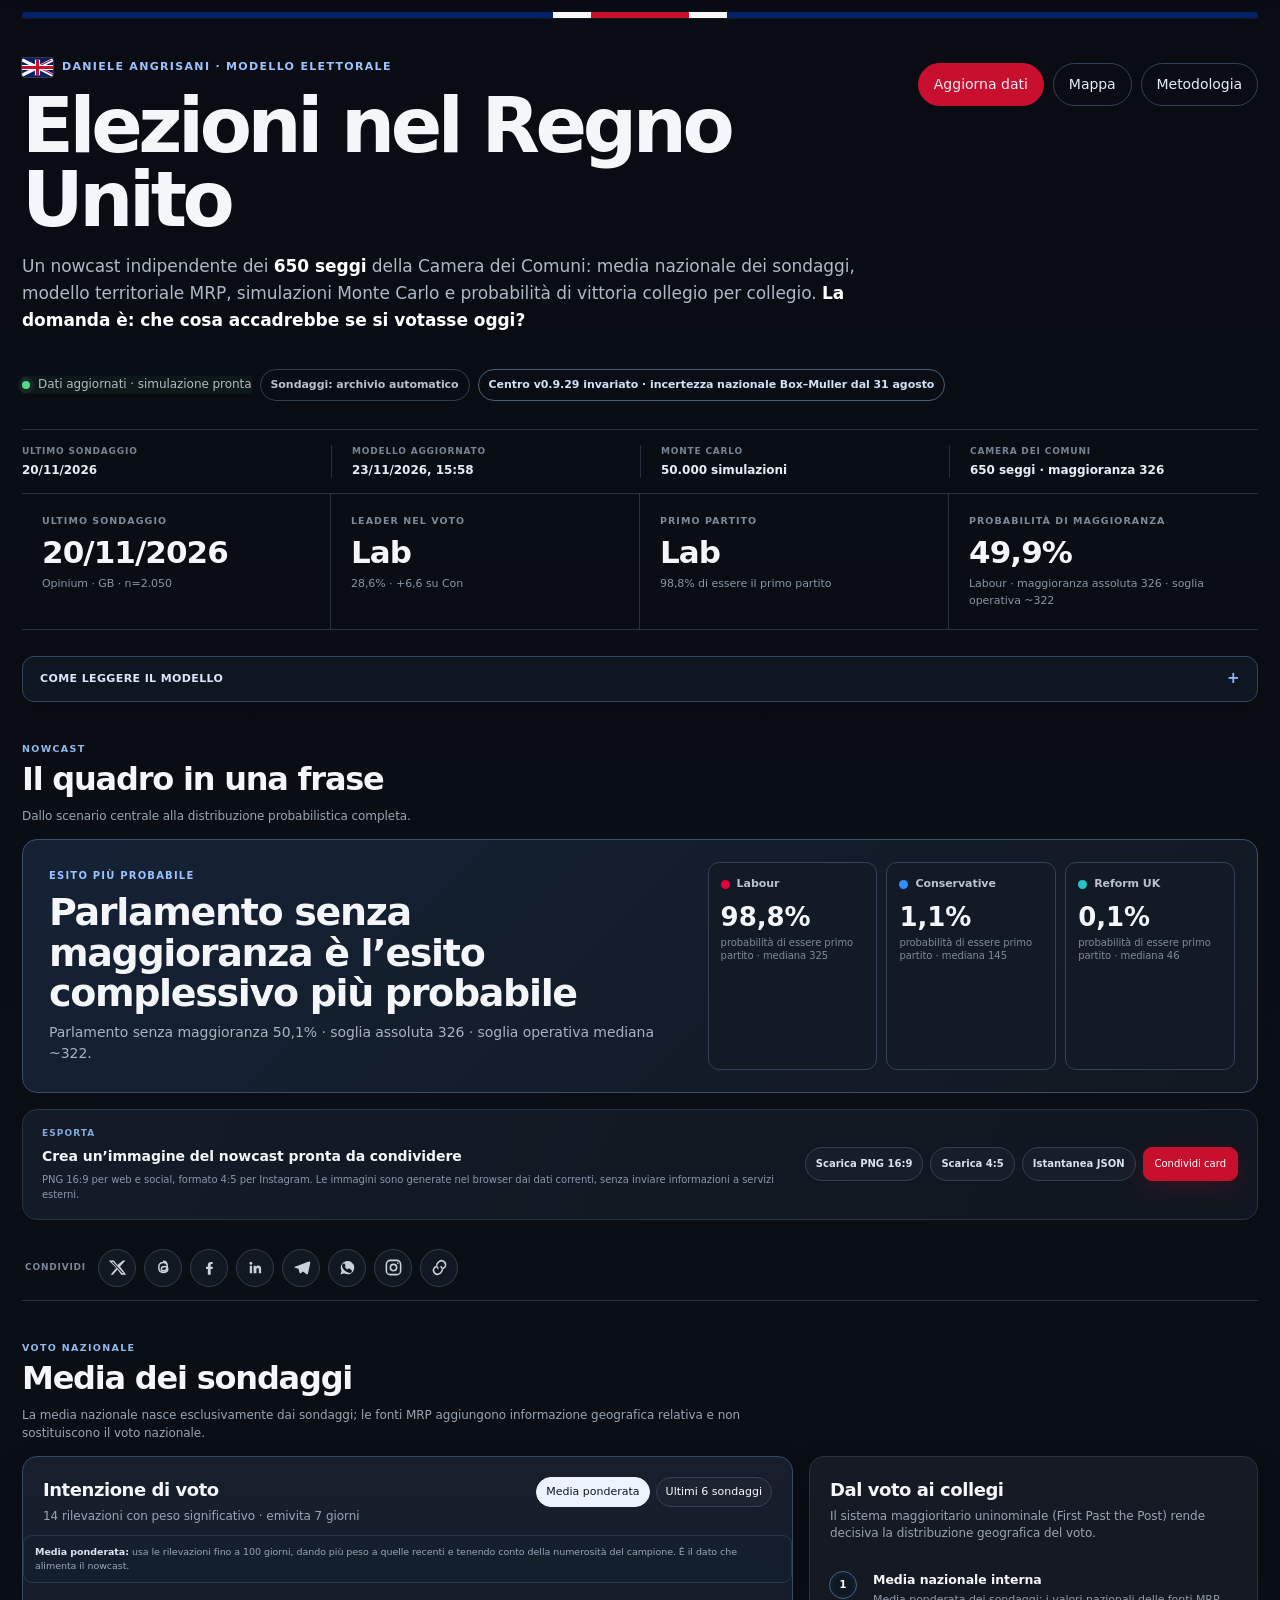
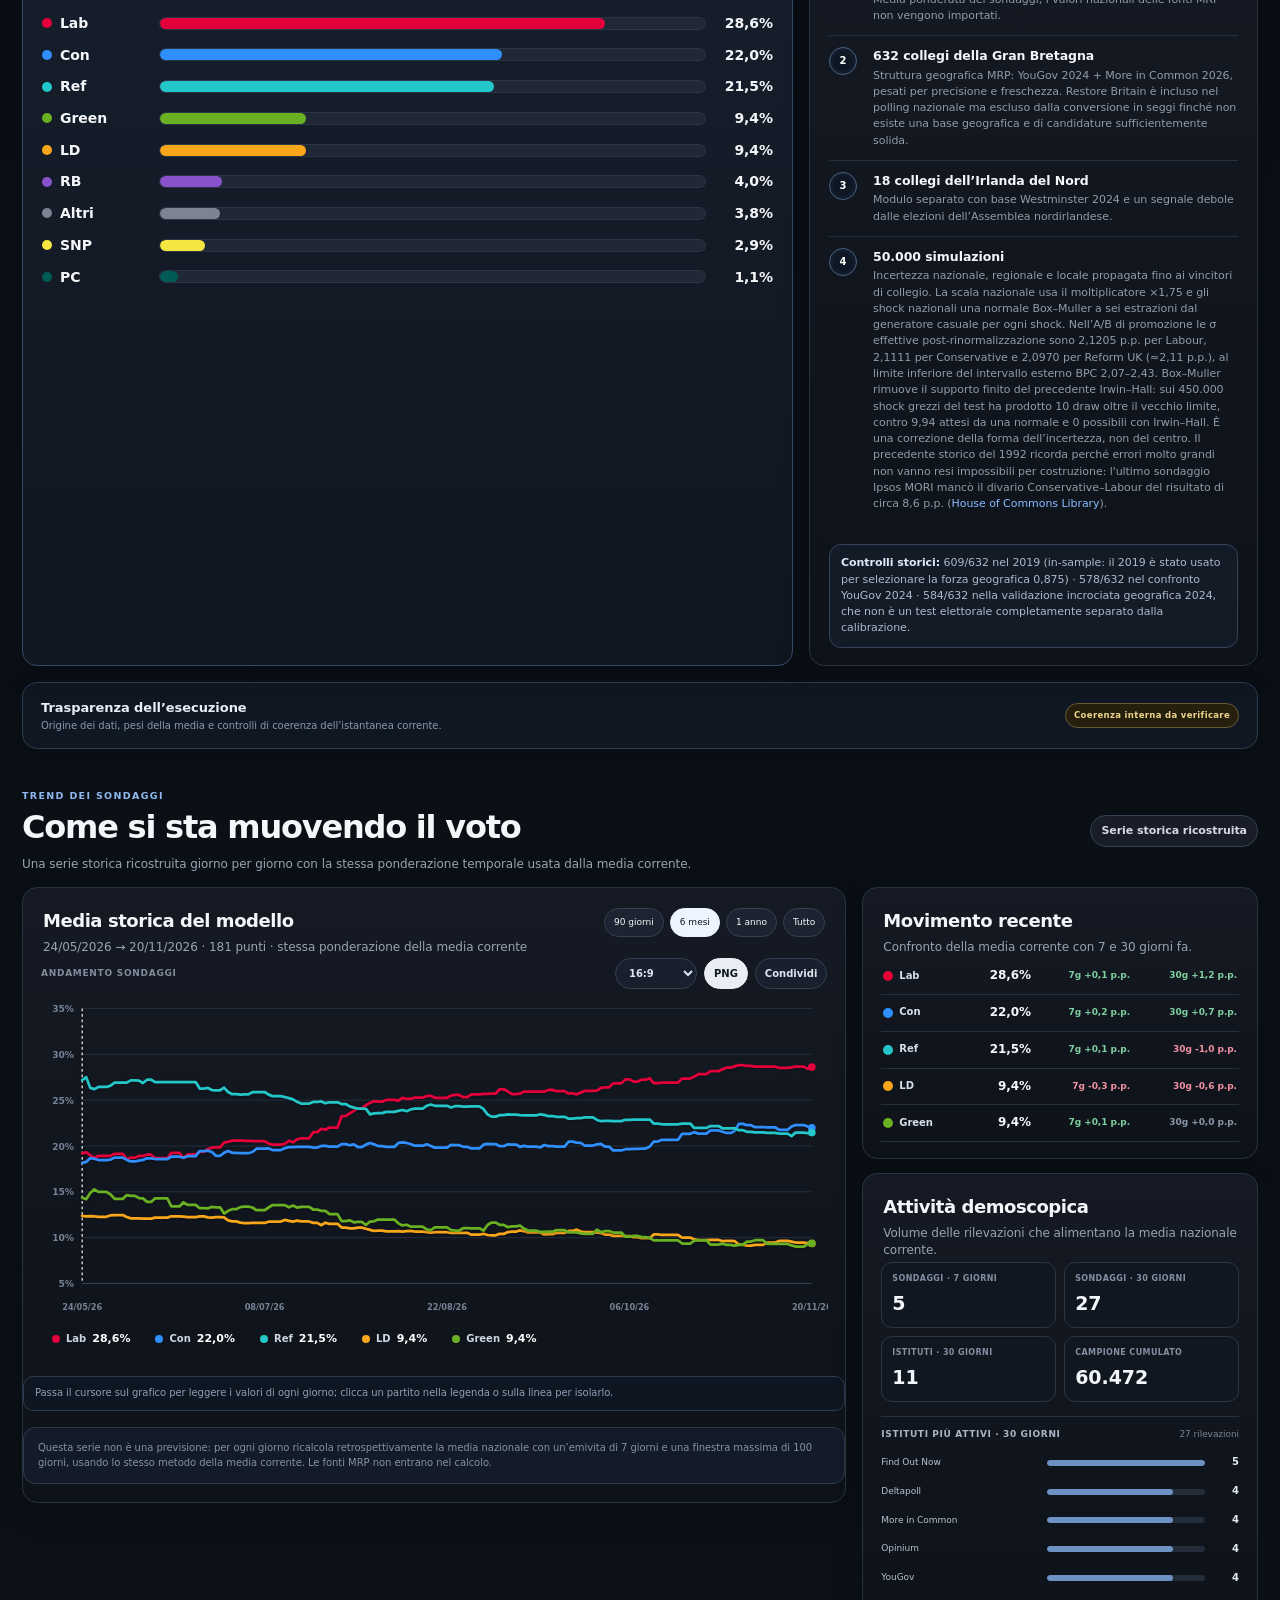
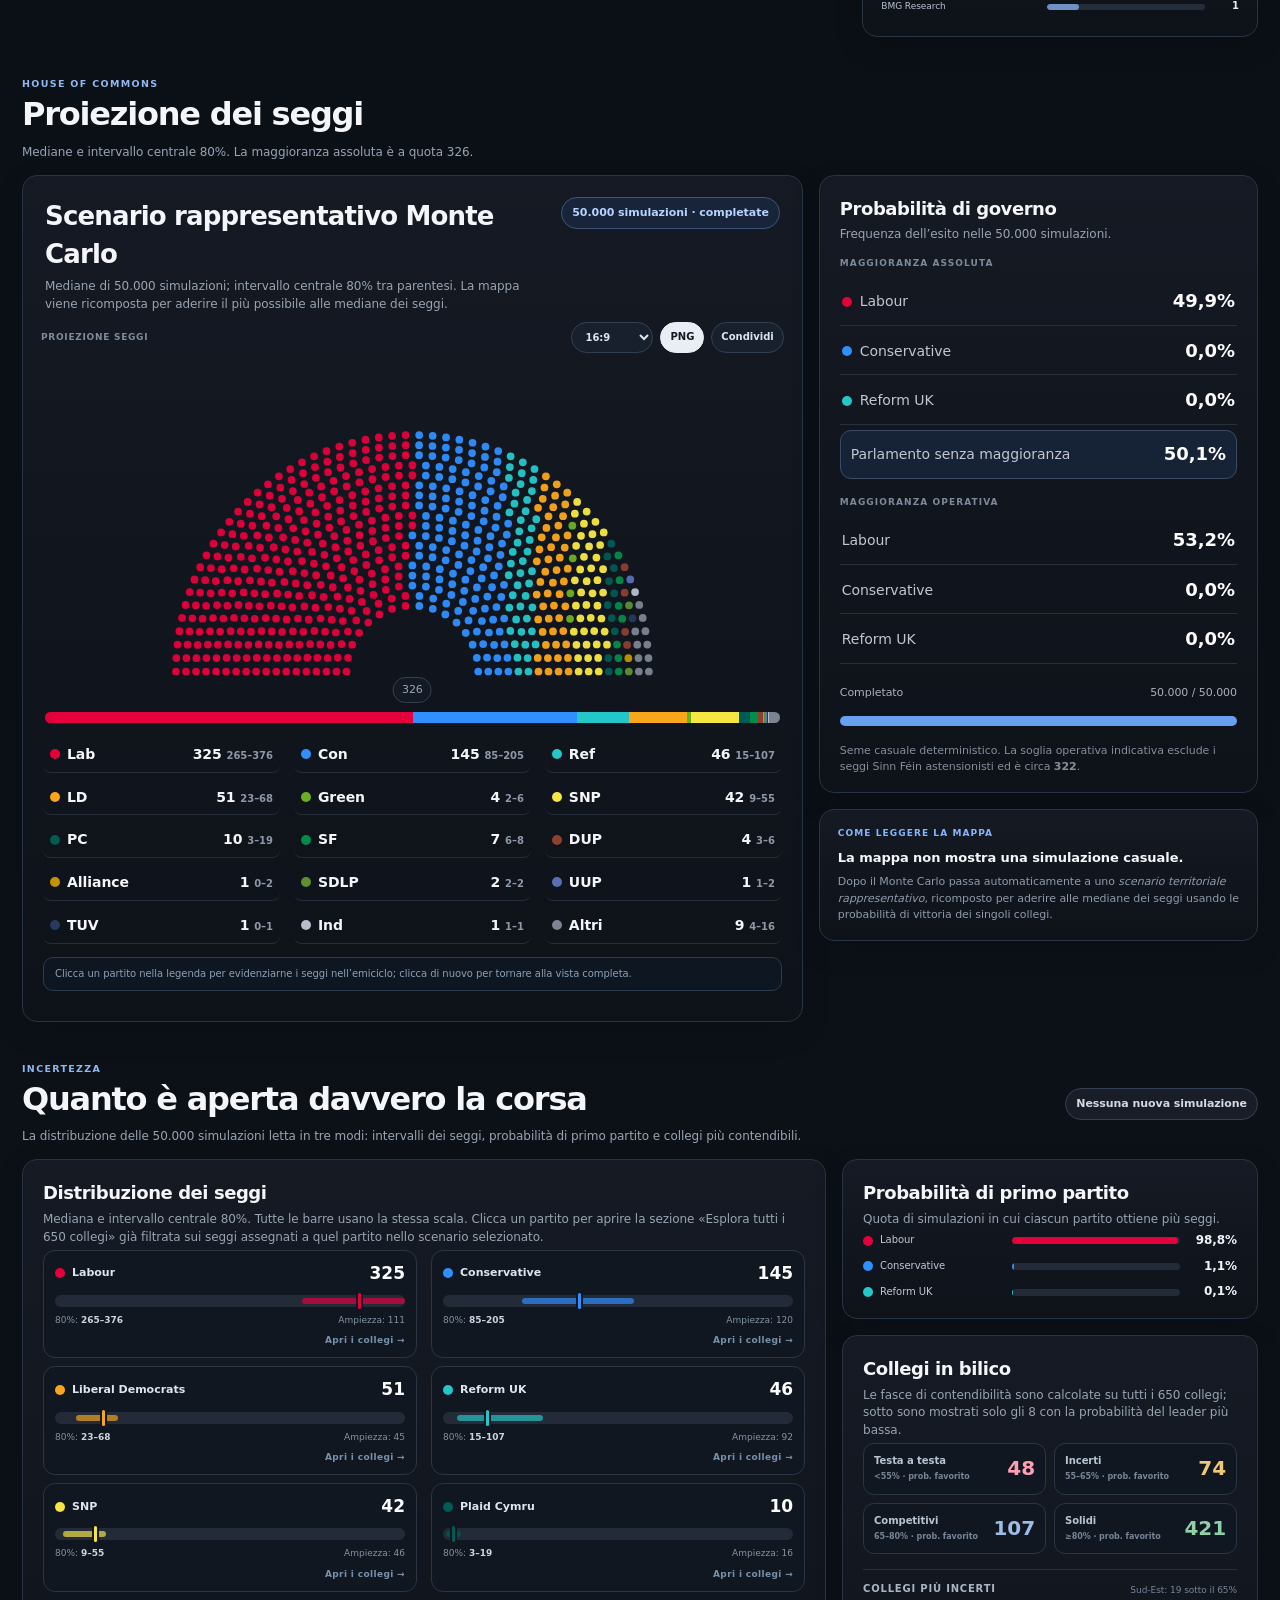
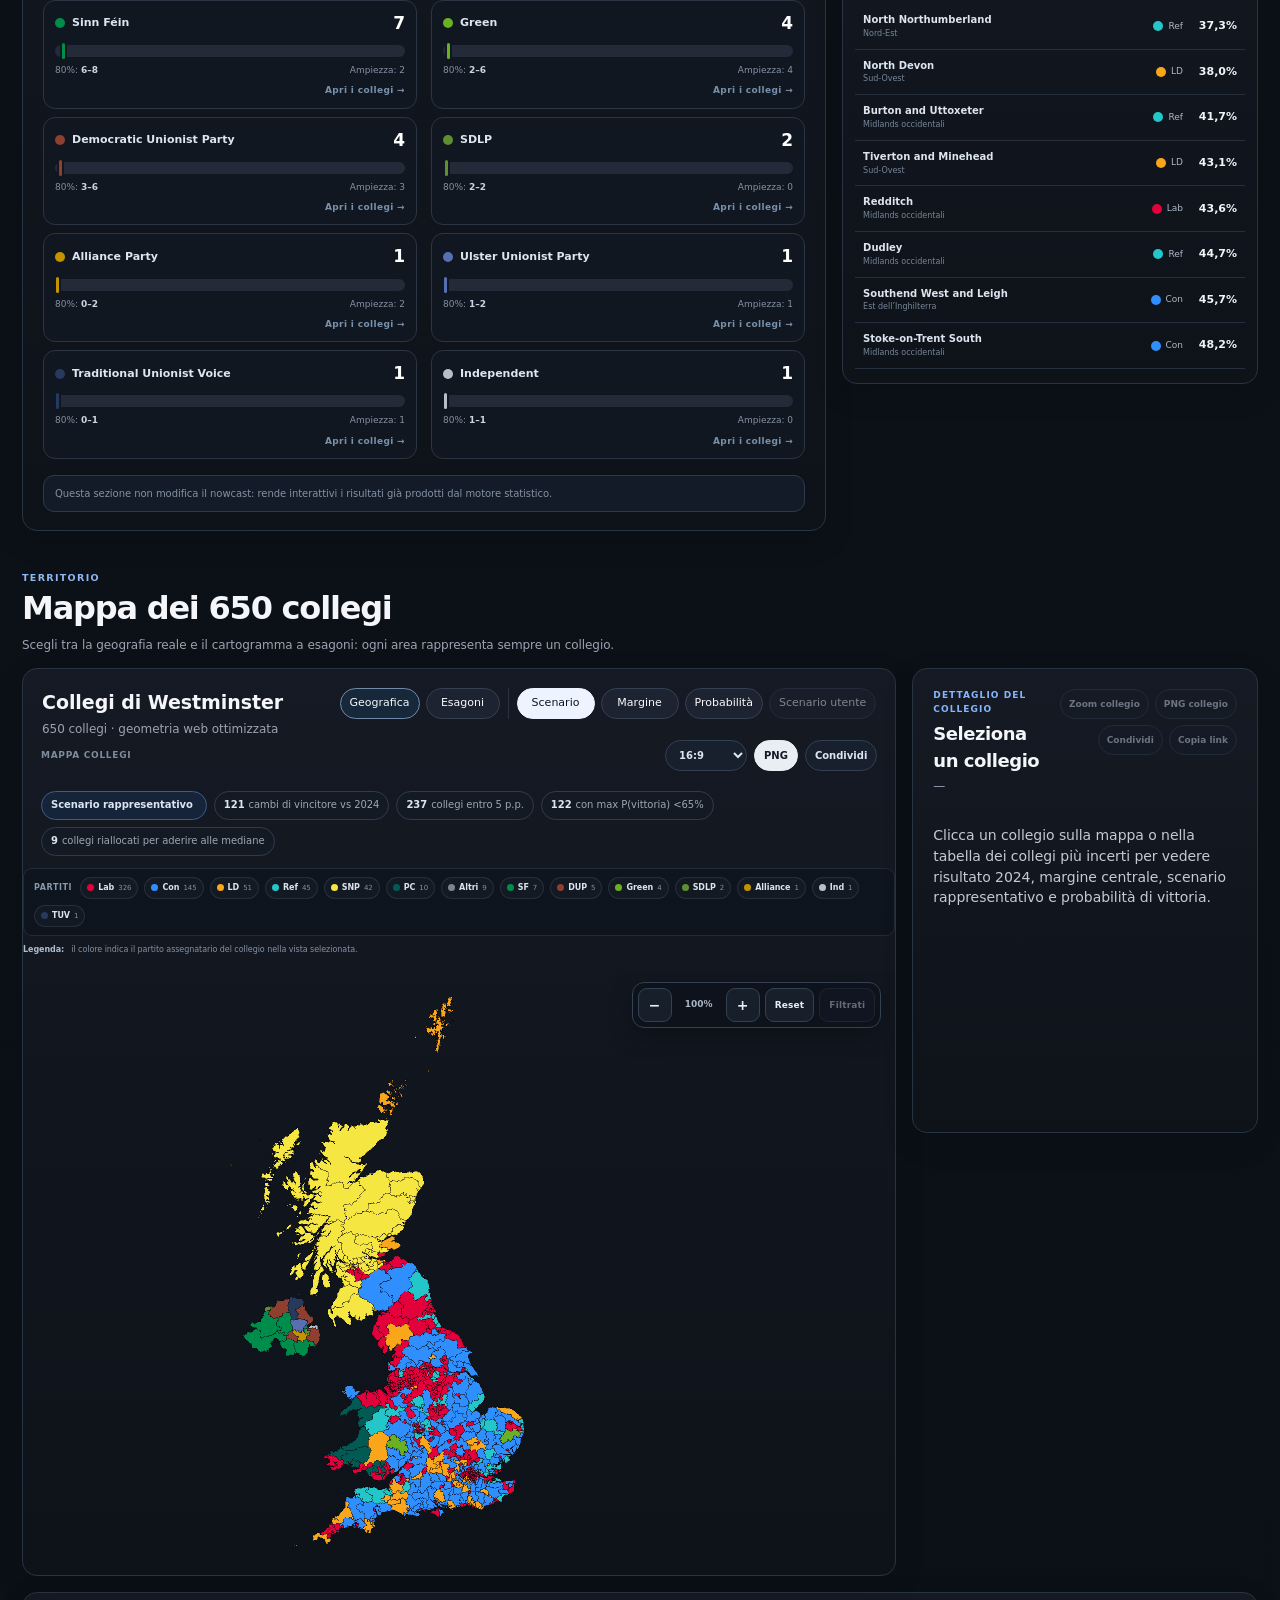
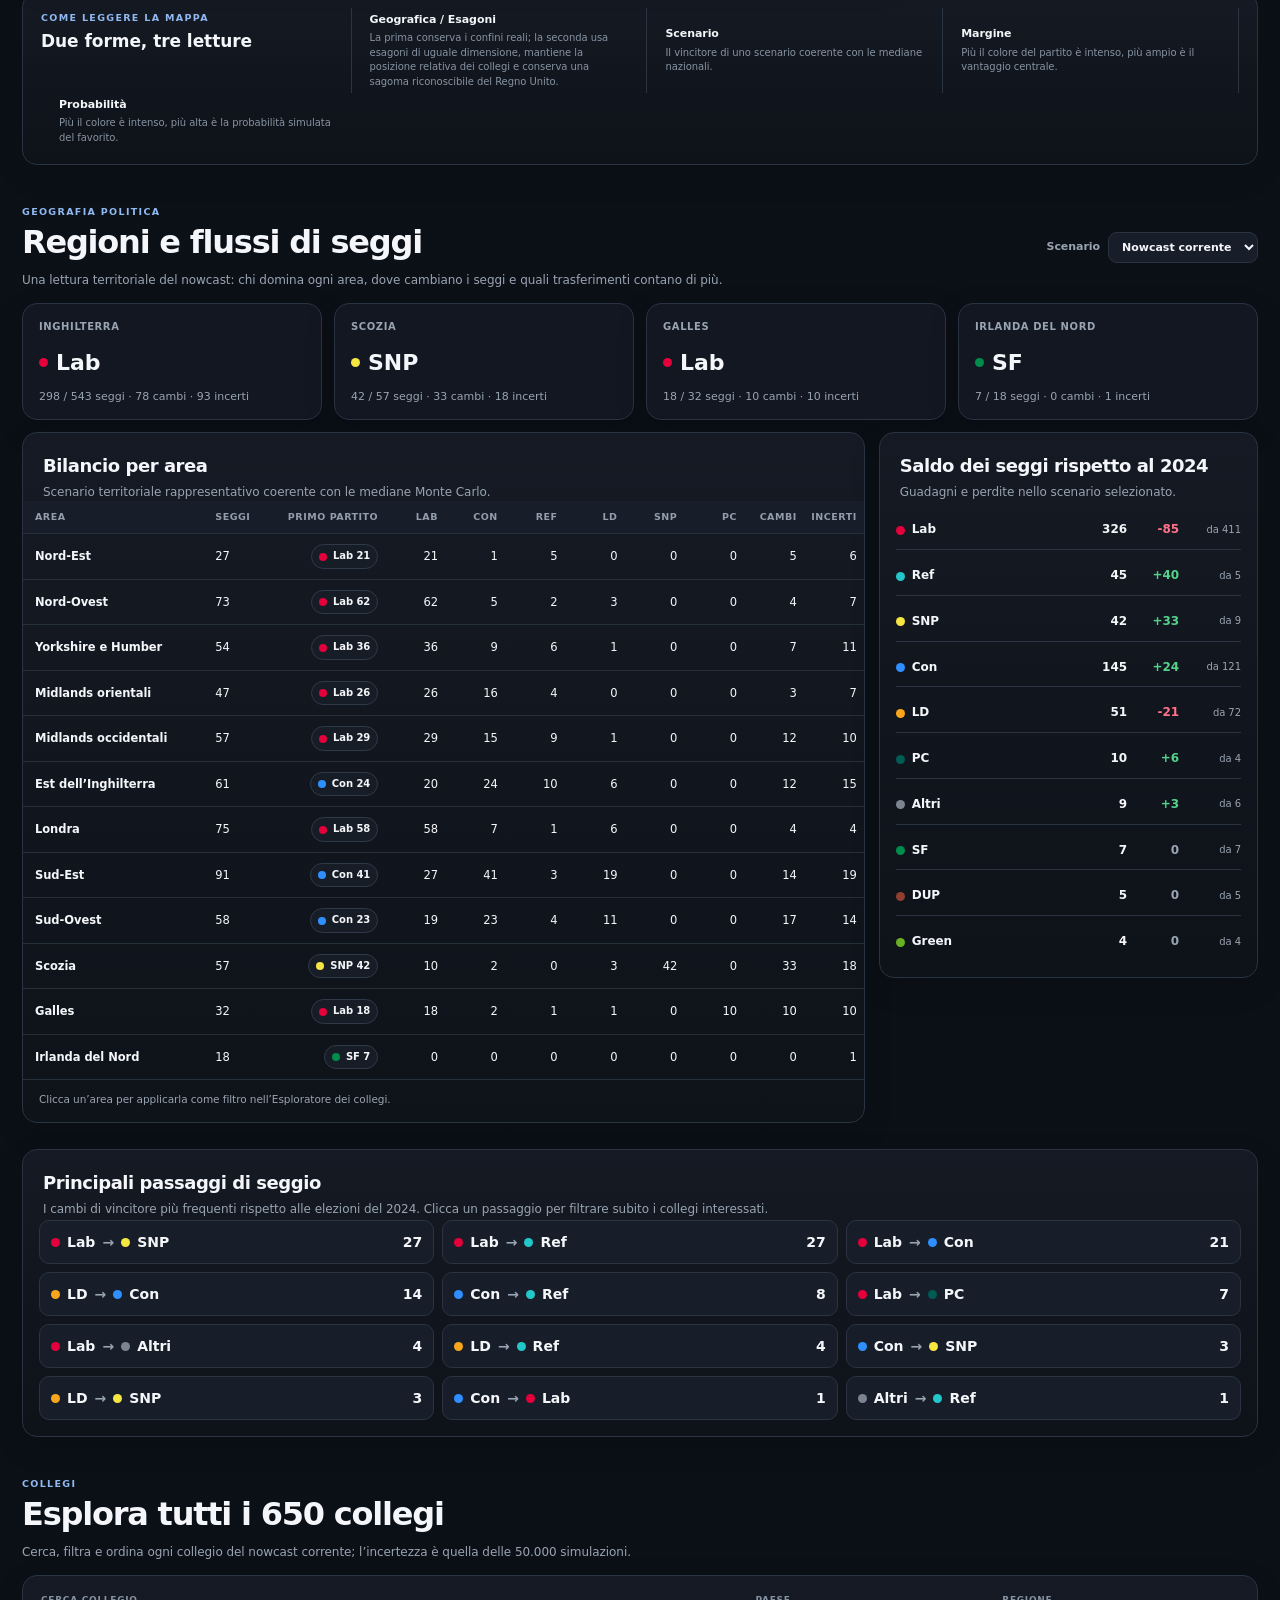
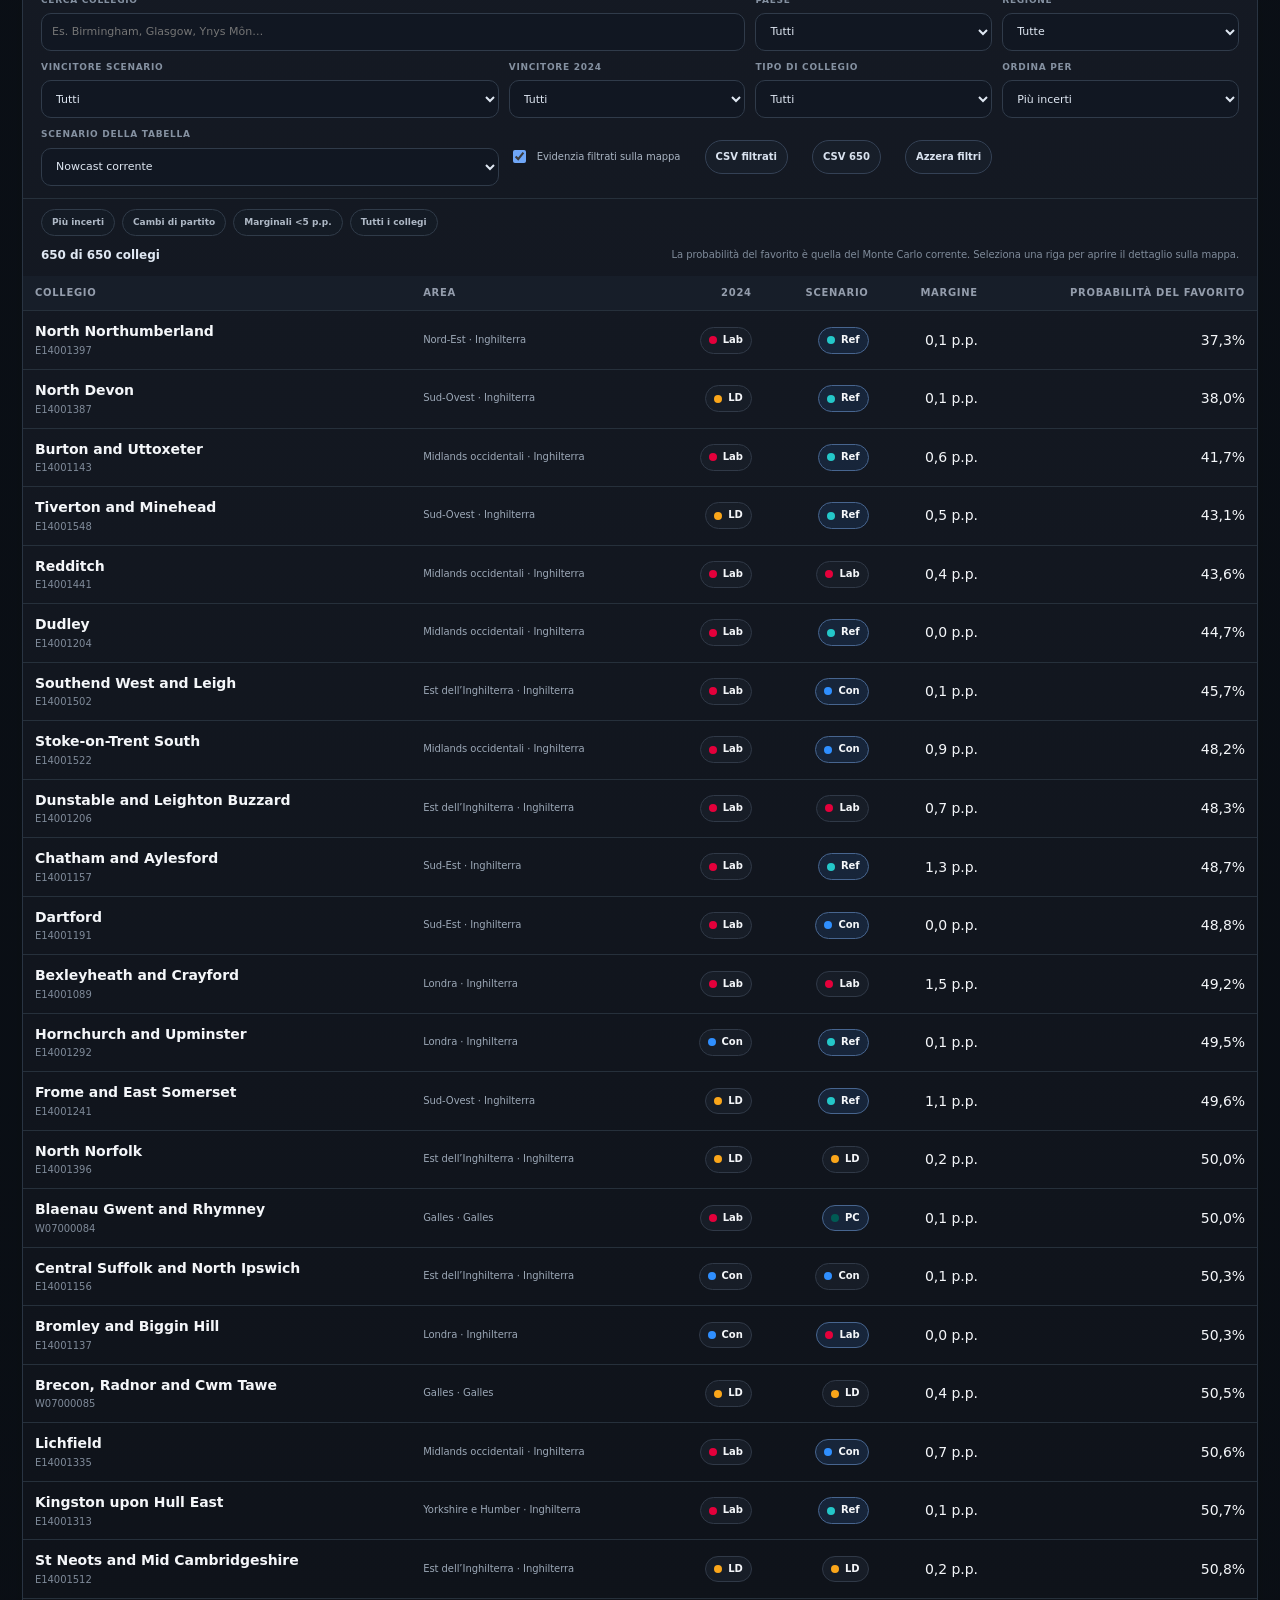
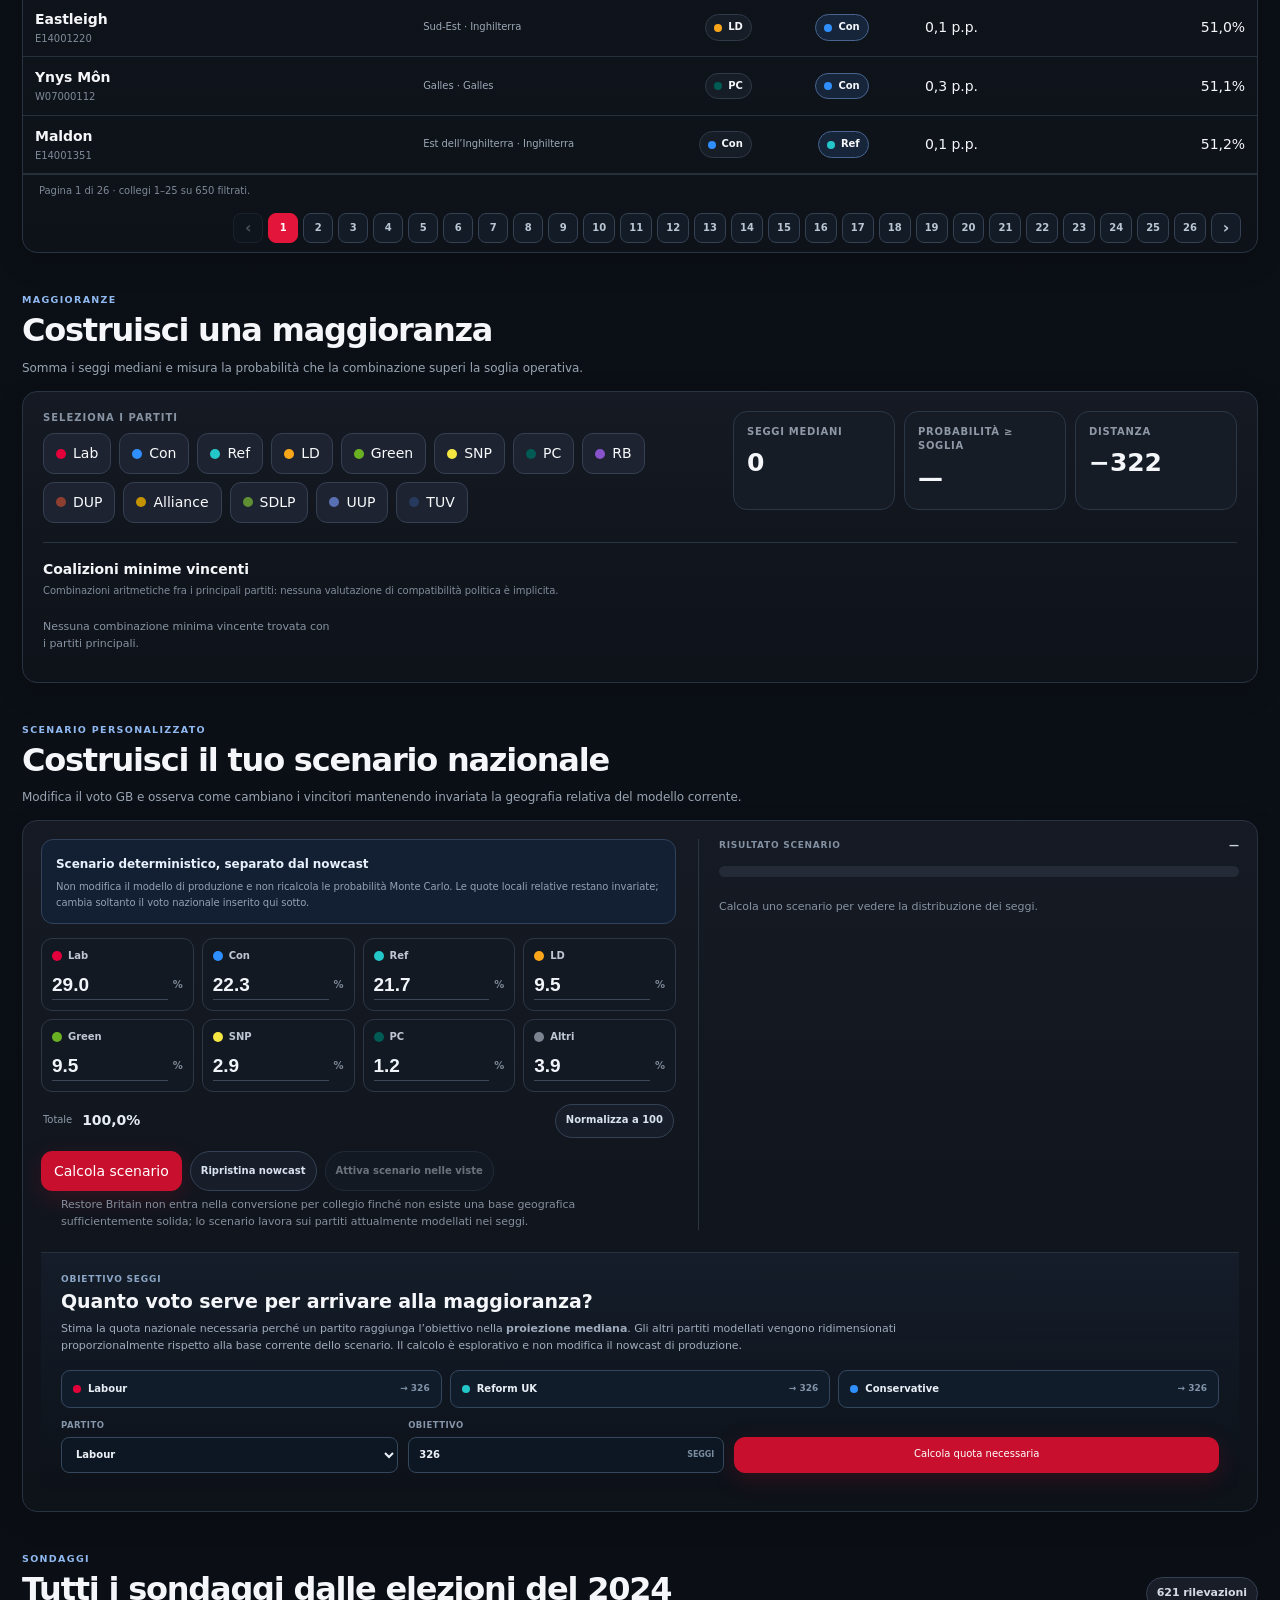
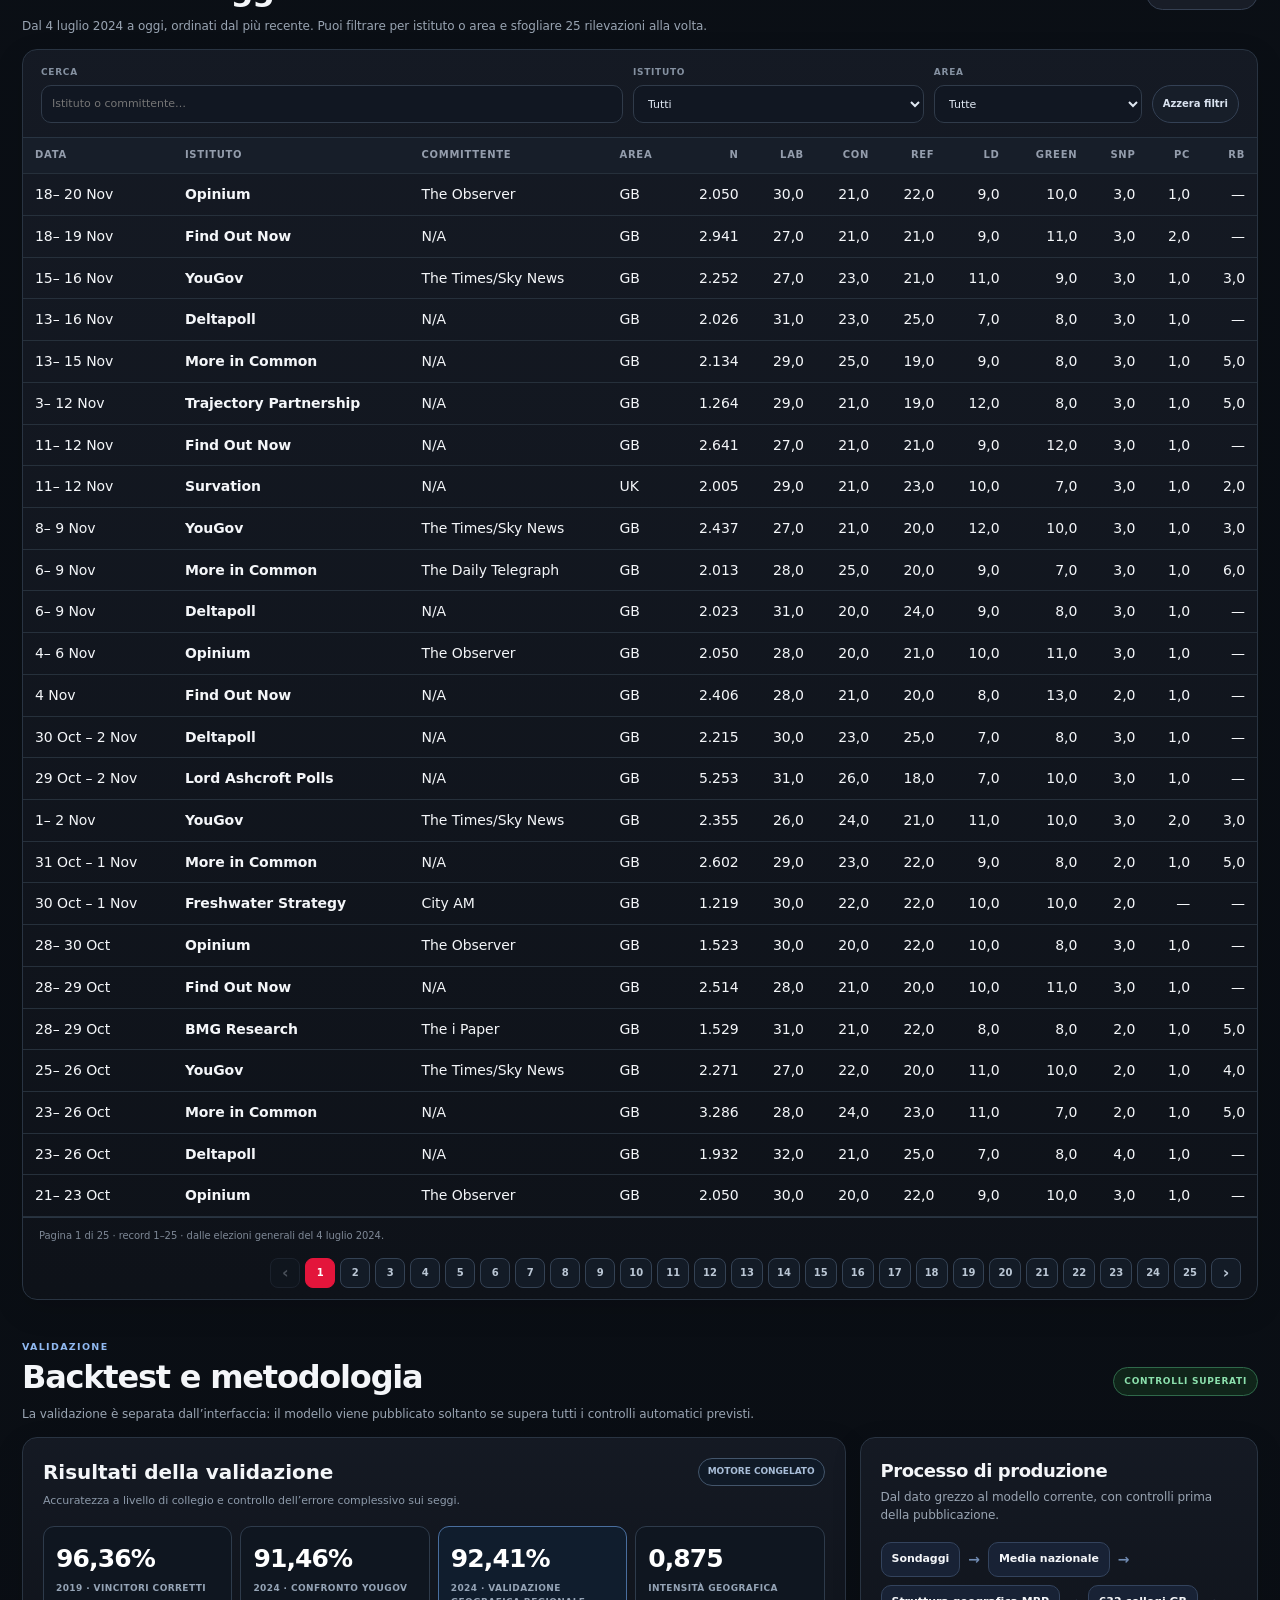
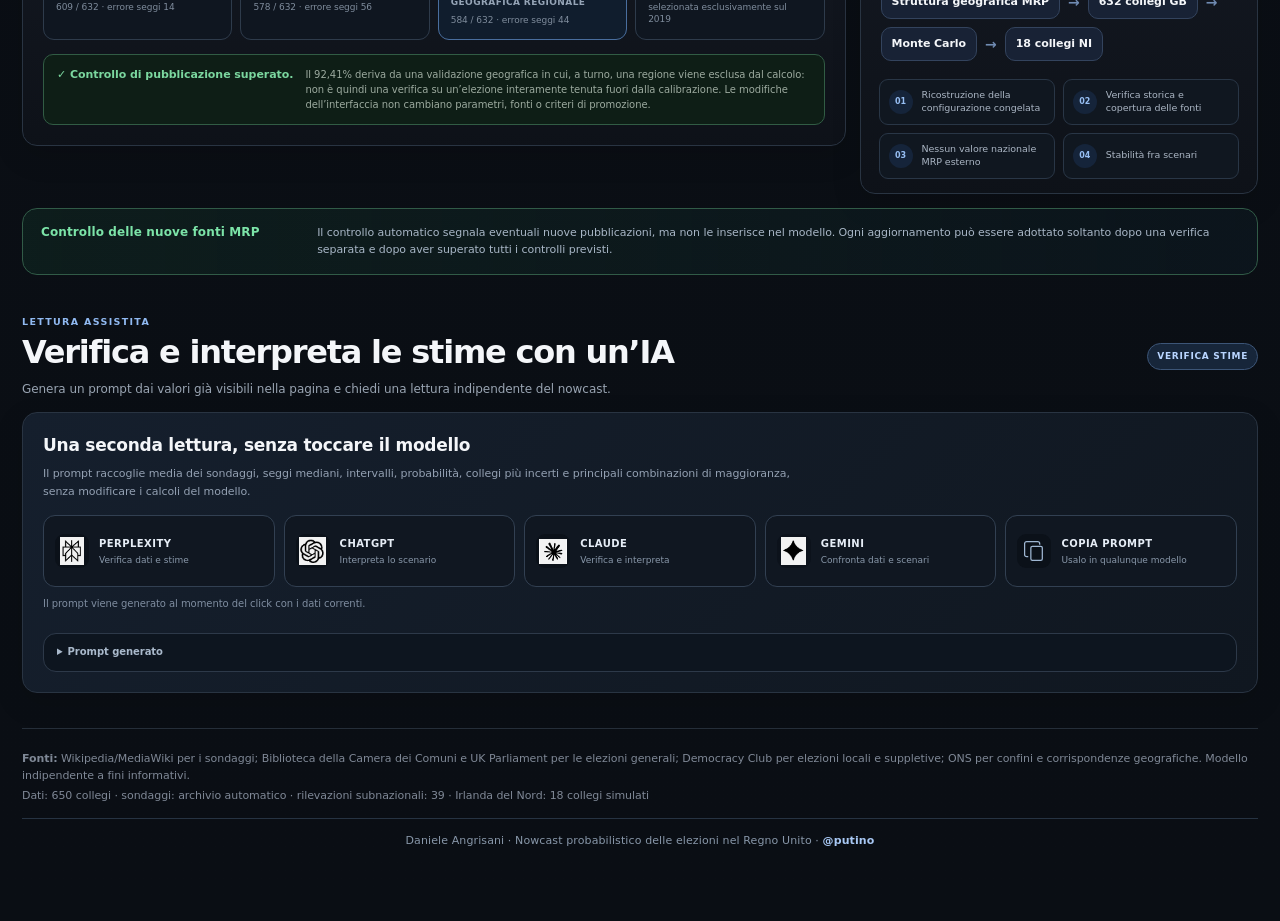
==== share-facebook.html @ c1c02b76 "chore: refresh model-generated UK social cards [social-card]" ====
<!doctype html>
<html lang="it">
<head>
<meta charset="utf-8">
<meta name="viewport" content="width=device-width,initial-scale=1">
<title>Elezioni nel Regno Unito — Nowcast probabilistico</title>
<meta name="description" content="Riepilogo aggiornato del modello: seggi, emiciclo, sondaggi e probabilità del quadro corrente.">
<meta property="og:type" content="website">
<meta property="og:url" content="https://angrisanidj.github.io/modello-uk/share-facebook.html">
<meta property="og:title" content="Elezioni nel Regno Unito — Nowcast probabilistico">
<meta property="og:description" content="Riepilogo aggiornato del modello: seggi, emiciclo, sondaggi e probabilità del quadro corrente.">
<meta property="og:site_name" content="Daniele Angrisani · Modello elettorale UK">
<meta property="og:locale" content="it_IT">
<meta property="og:image" content="https://angrisanidj.github.io/modello-uk/social-card-uk-v2.png?v=20261120-39863a0e">
<meta property="og:image:secure_url" content="https://angrisanidj.github.io/modello-uk/social-card-uk-v2.png?v=20261120-39863a0e">
<meta property="og:image:type" content="image/png">
<meta property="og:image:width" content="1200">
<meta property="og:image:height" content="630">
<meta property="og:image:alt" content="Nowcast delle elezioni nel Regno Unito: emiciclo, seggi e sondaggi aggiornati dal modello.">
<meta name="twitter:card" content="summary_large_image">
<meta name="twitter:title" content="Elezioni nel Regno Unito — Nowcast probabilistico">
<meta name="twitter:description" content="Riepilogo aggiornato del modello: seggi, emiciclo, sondaggi e probabilità del quadro corrente.">
<meta name="twitter:image" content="https://angrisanidj.github.io/modello-uk/social-card-uk-v2.png?v=20261120-39863a0e">
<meta name="twitter:image:alt" content="Nowcast delle elezioni nel Regno Unito: emiciclo, seggi e sondaggi aggiornati dal modello.">
<meta name="twitter:url" content="https://angrisanidj.github.io/modello-uk/share-facebook.html">
<link rel="canonical" href="https://angrisanidj.github.io/modello-uk/share-facebook.html">
<script>location.replace("https://angrisanidj.github.io/modello-uk/");</script>
<style>body{font-family:system-ui,-apple-system,Segoe UI,Roboto,sans-serif;background:#0a0f17;color:#eef3f8;margin:0;display:grid;place-items:center;min-height:100vh;padding:24px}.box{max-width:720px;background:#111923;border:1px solid #344255;border-radius:18px;padding:28px;box-shadow:0 12px 28px rgba(0,0,0,.25)}a{color:#9fc6ff;font-weight:800}</style>
</head>
<body><div class="box"><h1>Elezioni nel Regno Unito — Nowcast probabilistico</h1><p>Riepilogo aggiornato del modello: seggi, emiciclo, sondaggi e probabilità del quadro corrente.</p><p><a href="https://angrisanidj.github.io/modello-uk/">Apri il modello completo →</a></p></div></body>
</html>
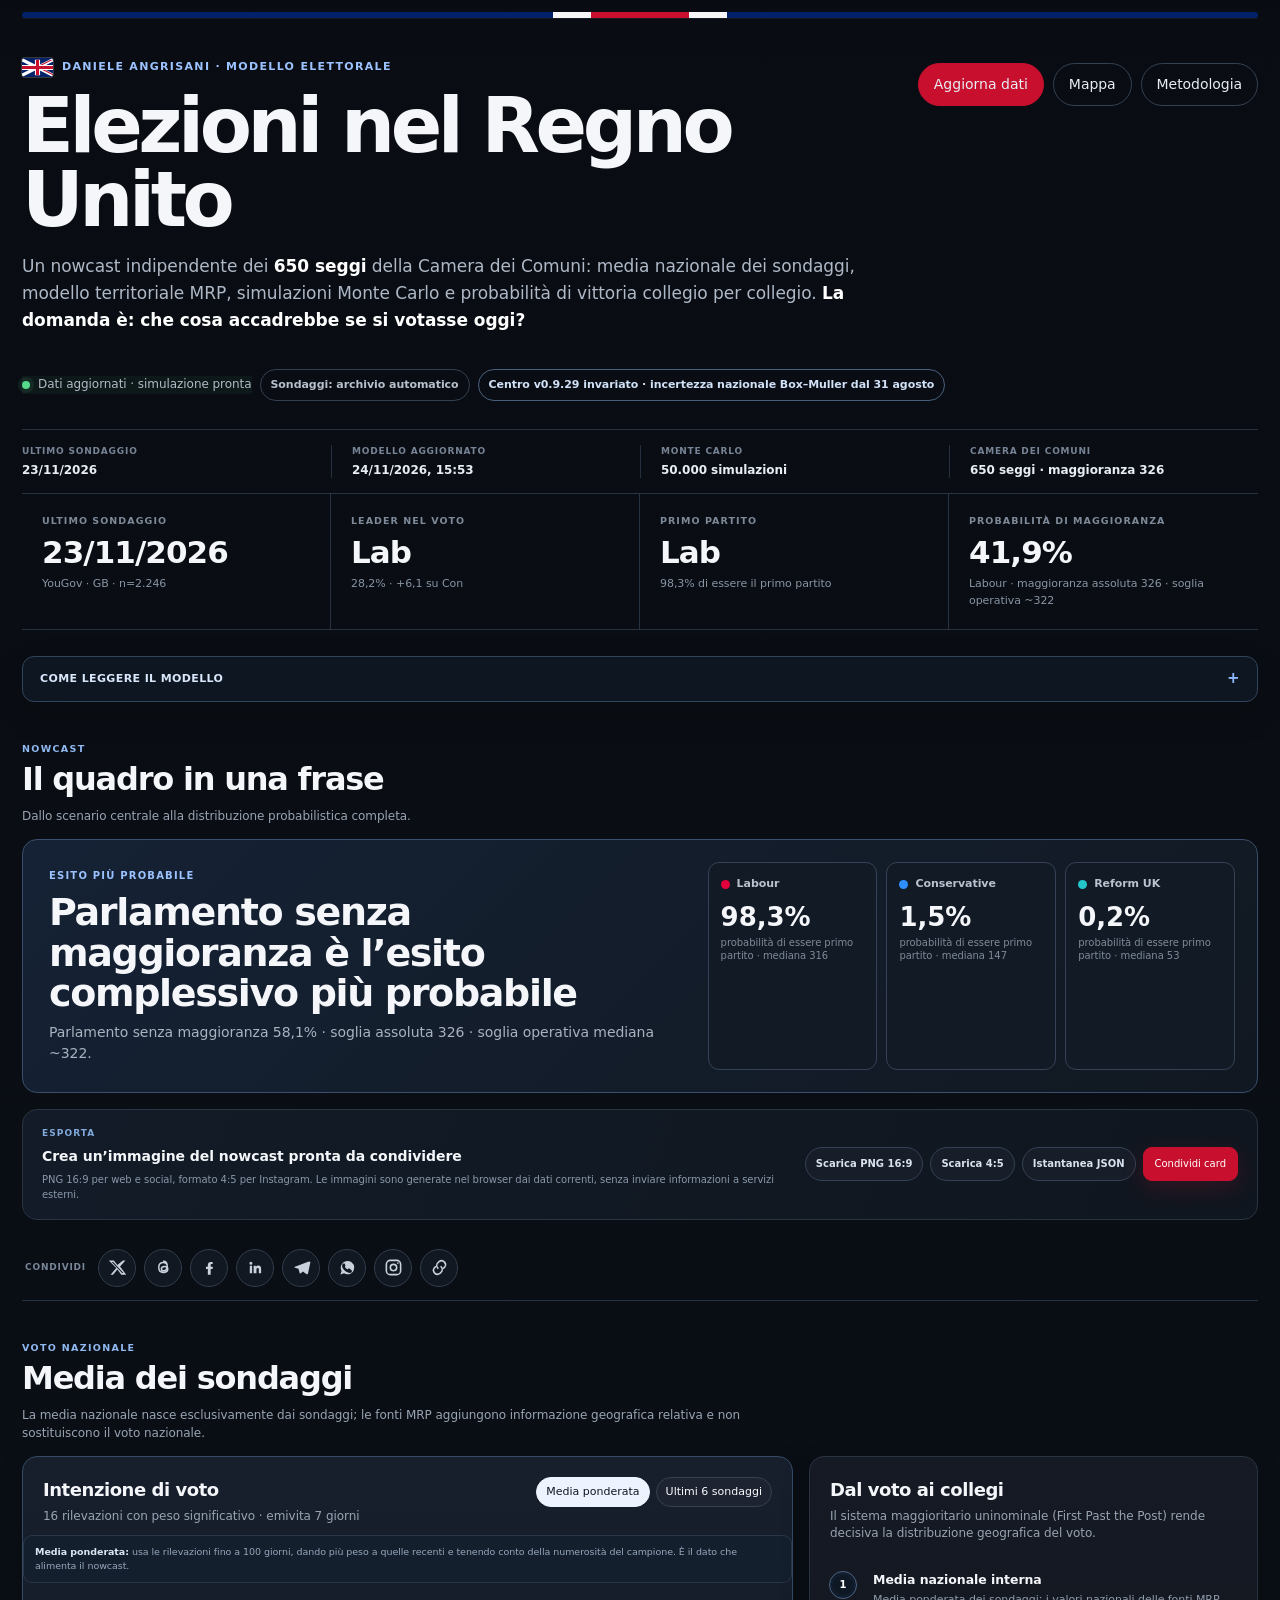
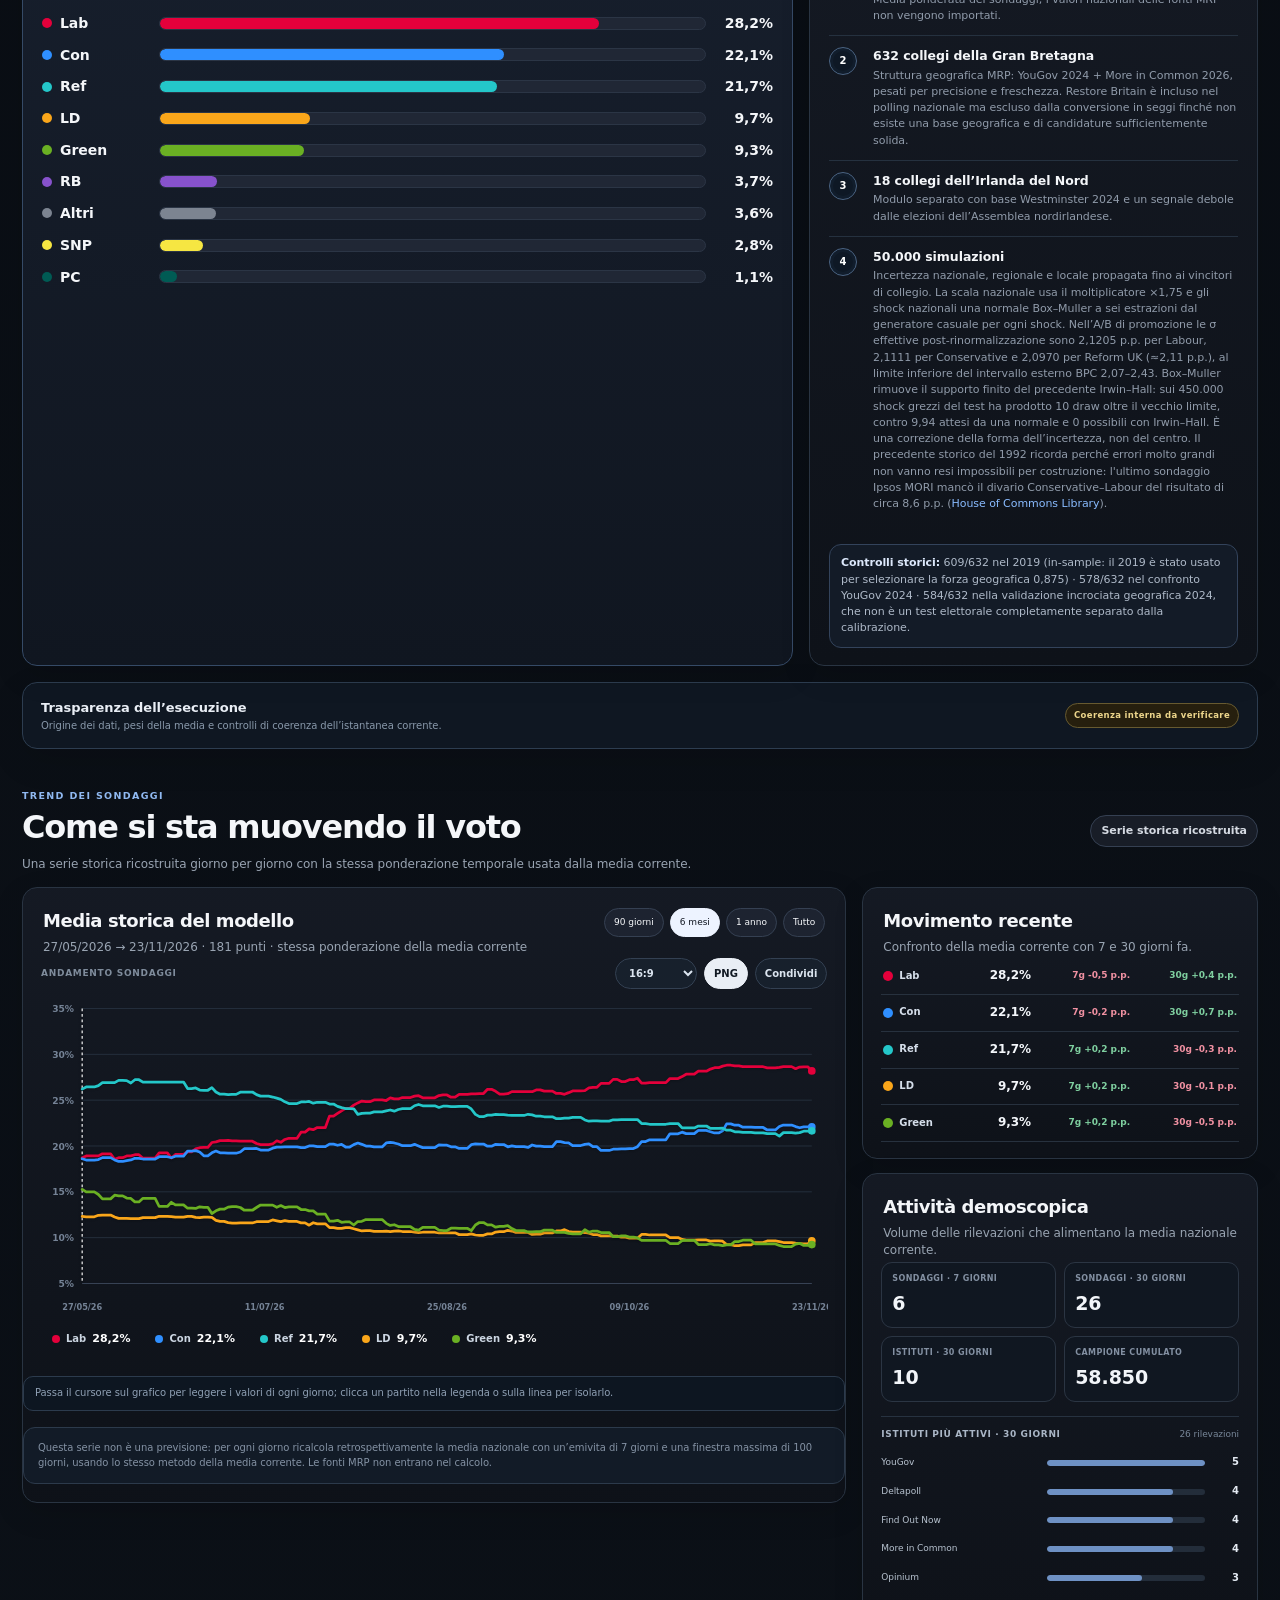
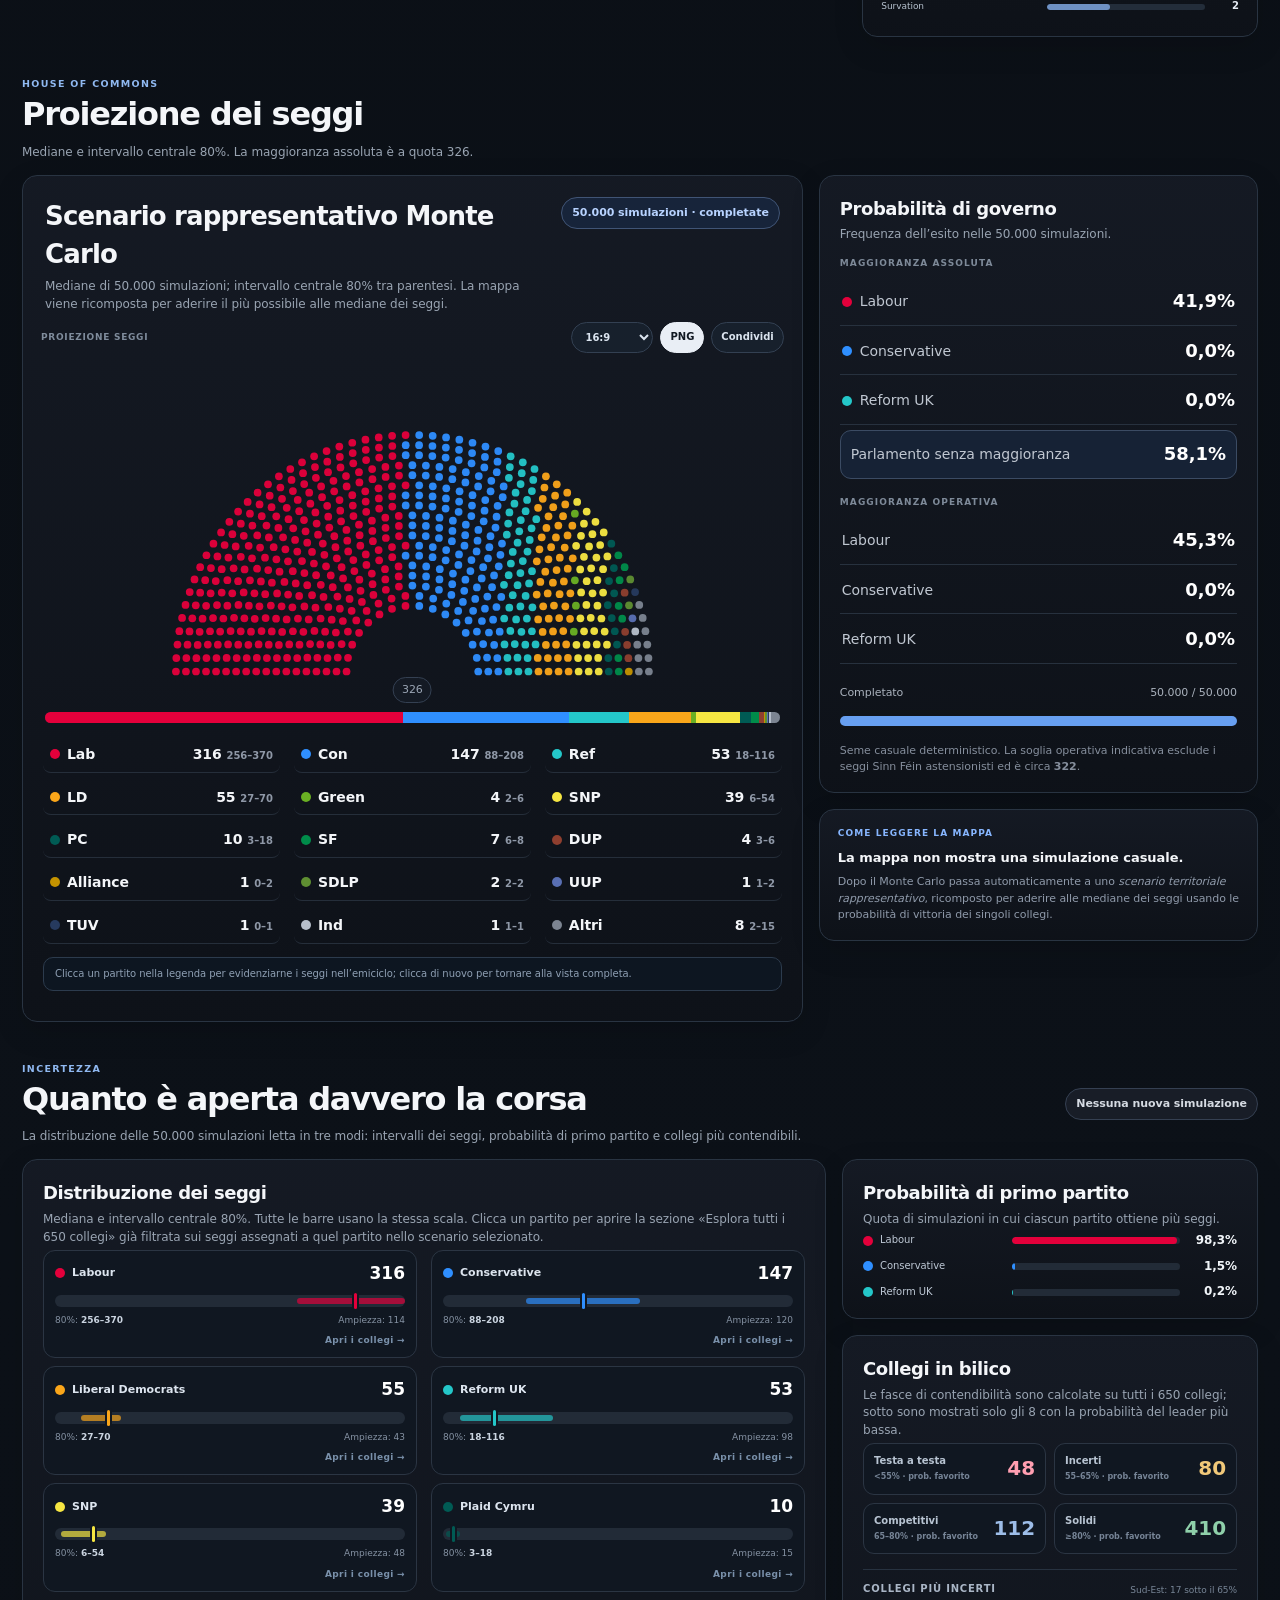
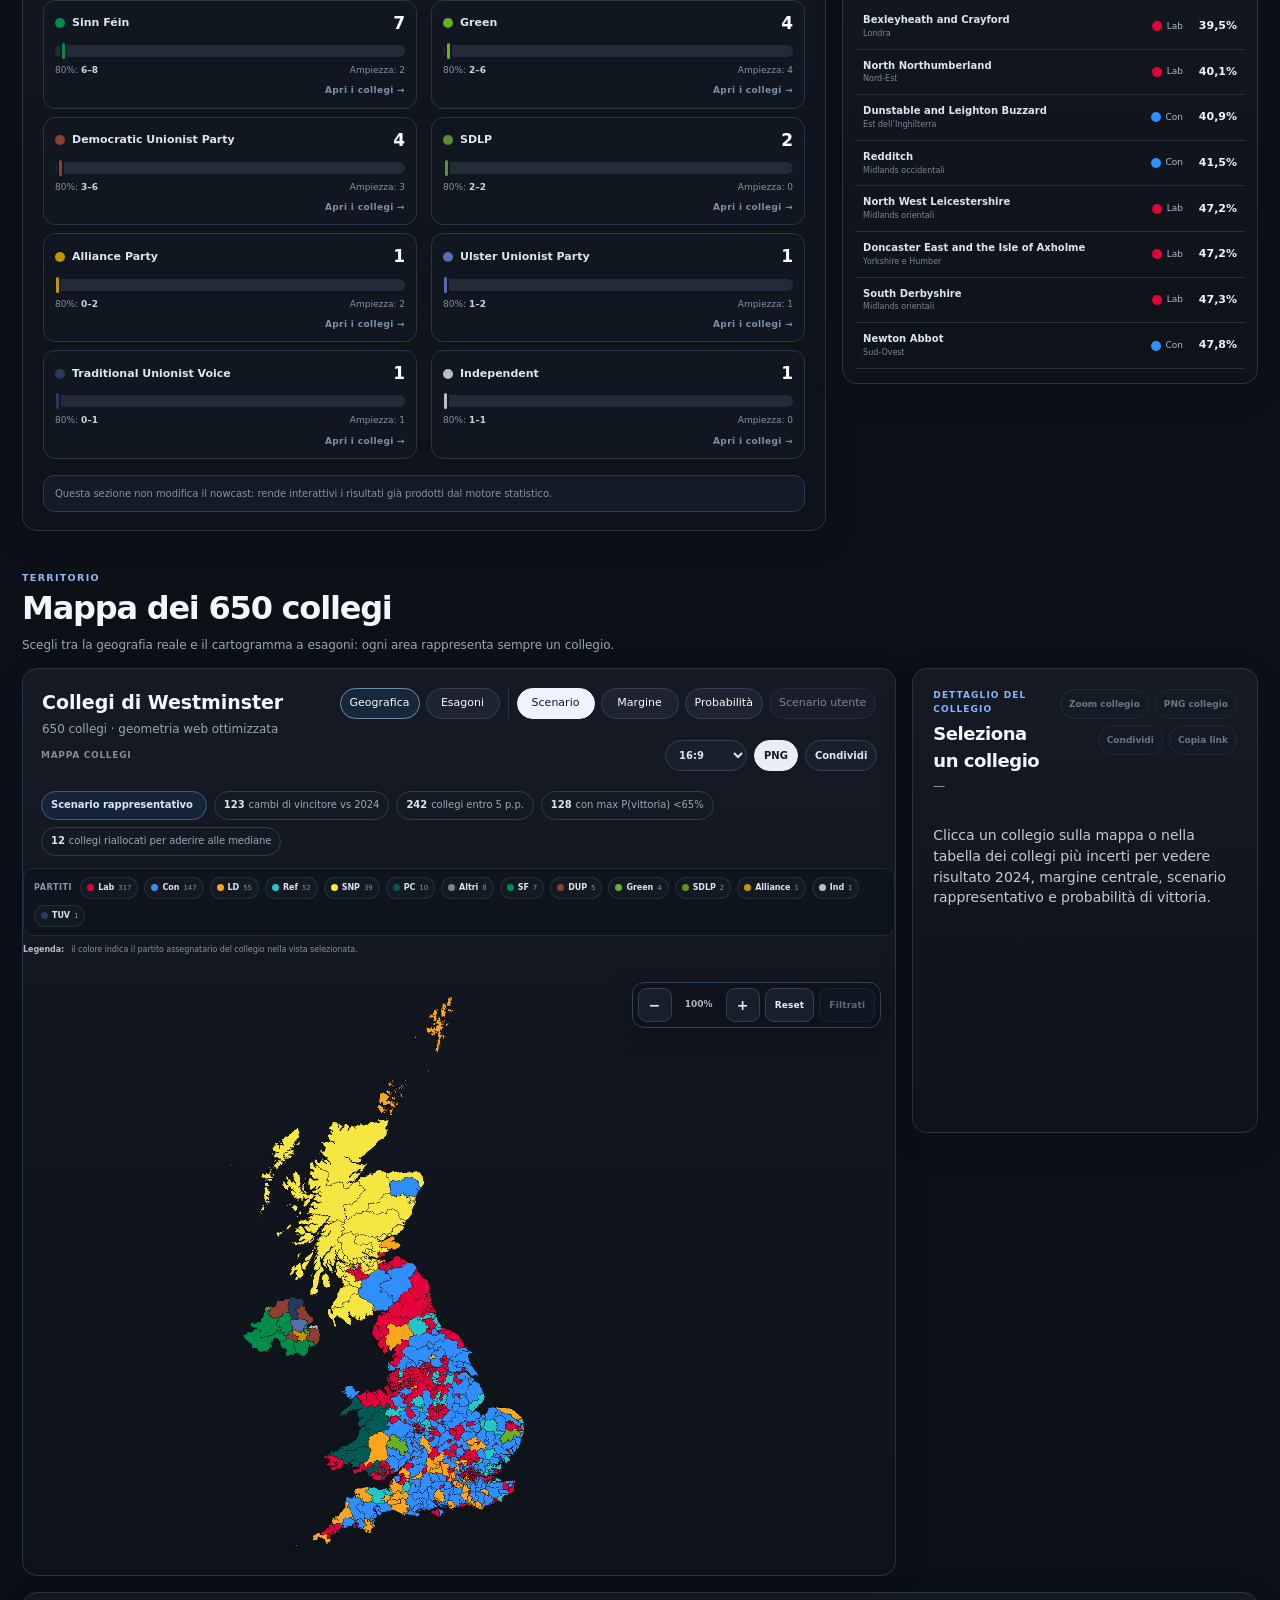
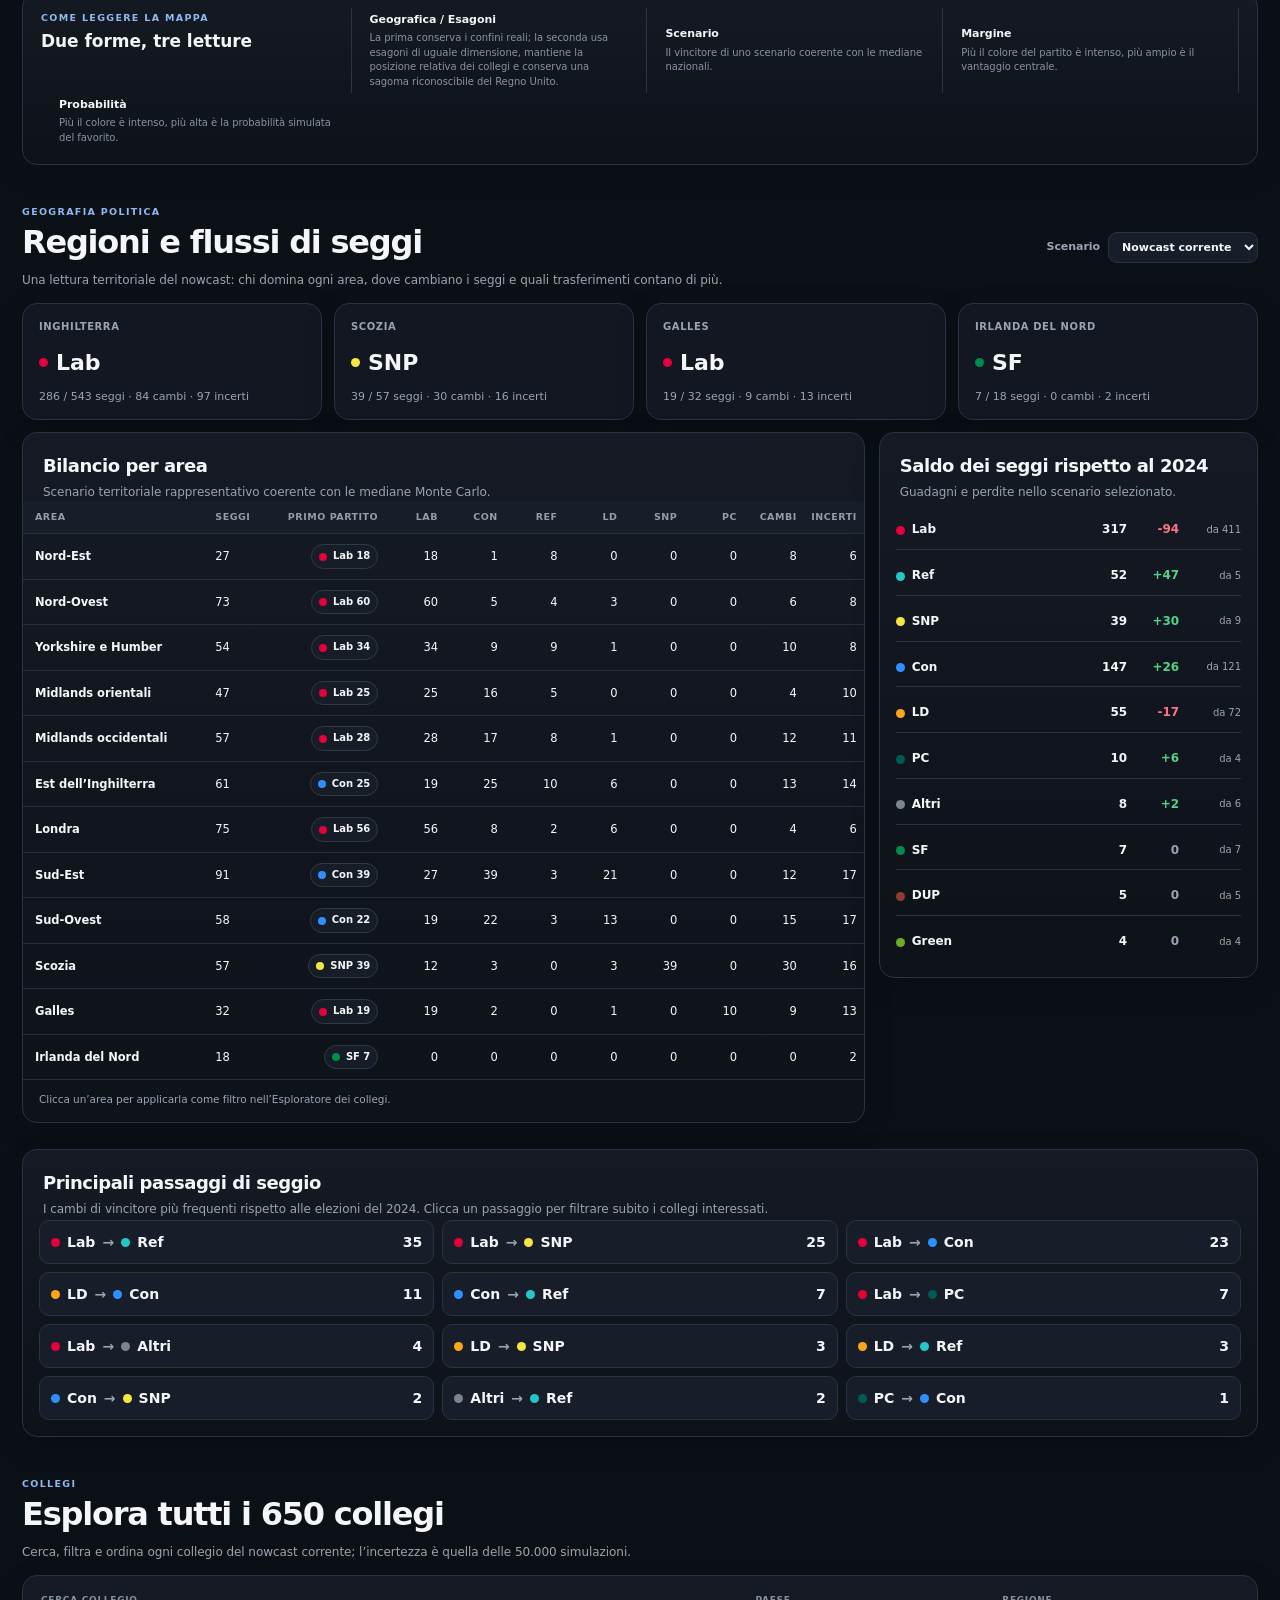
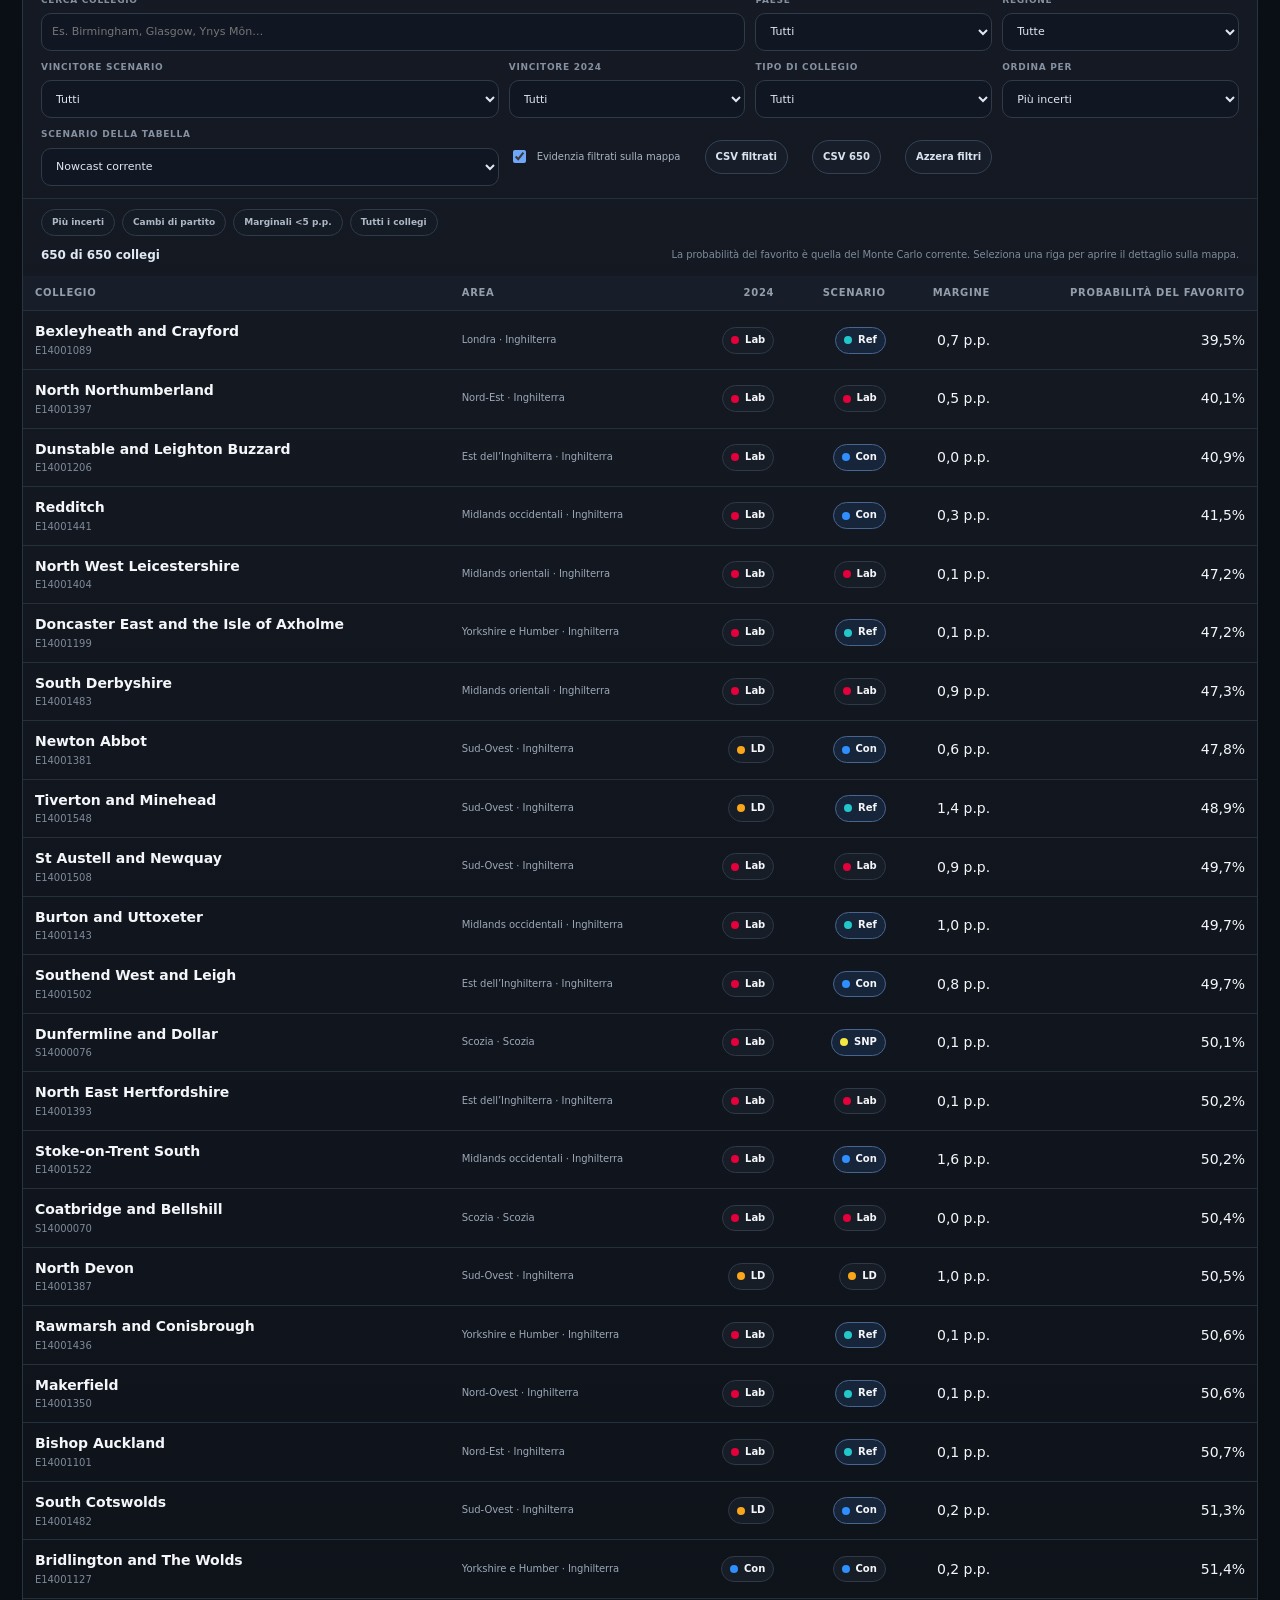
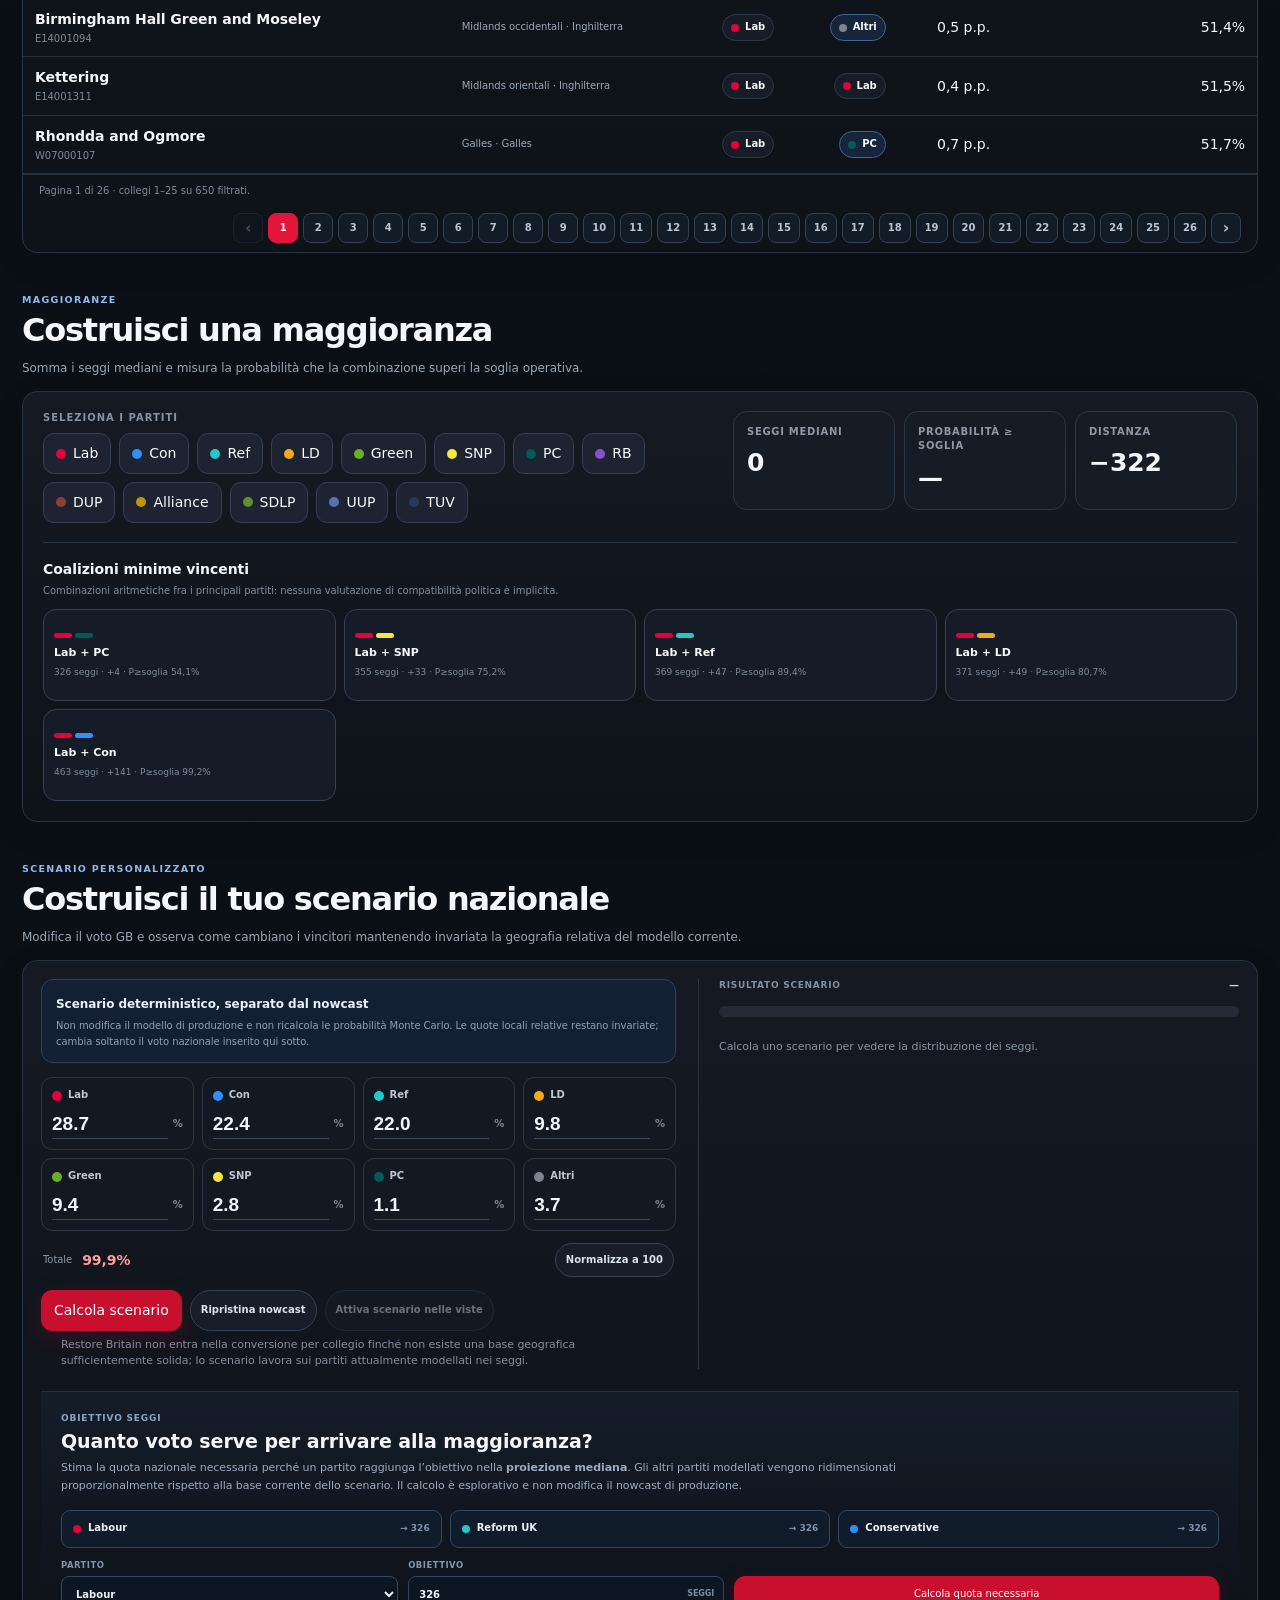
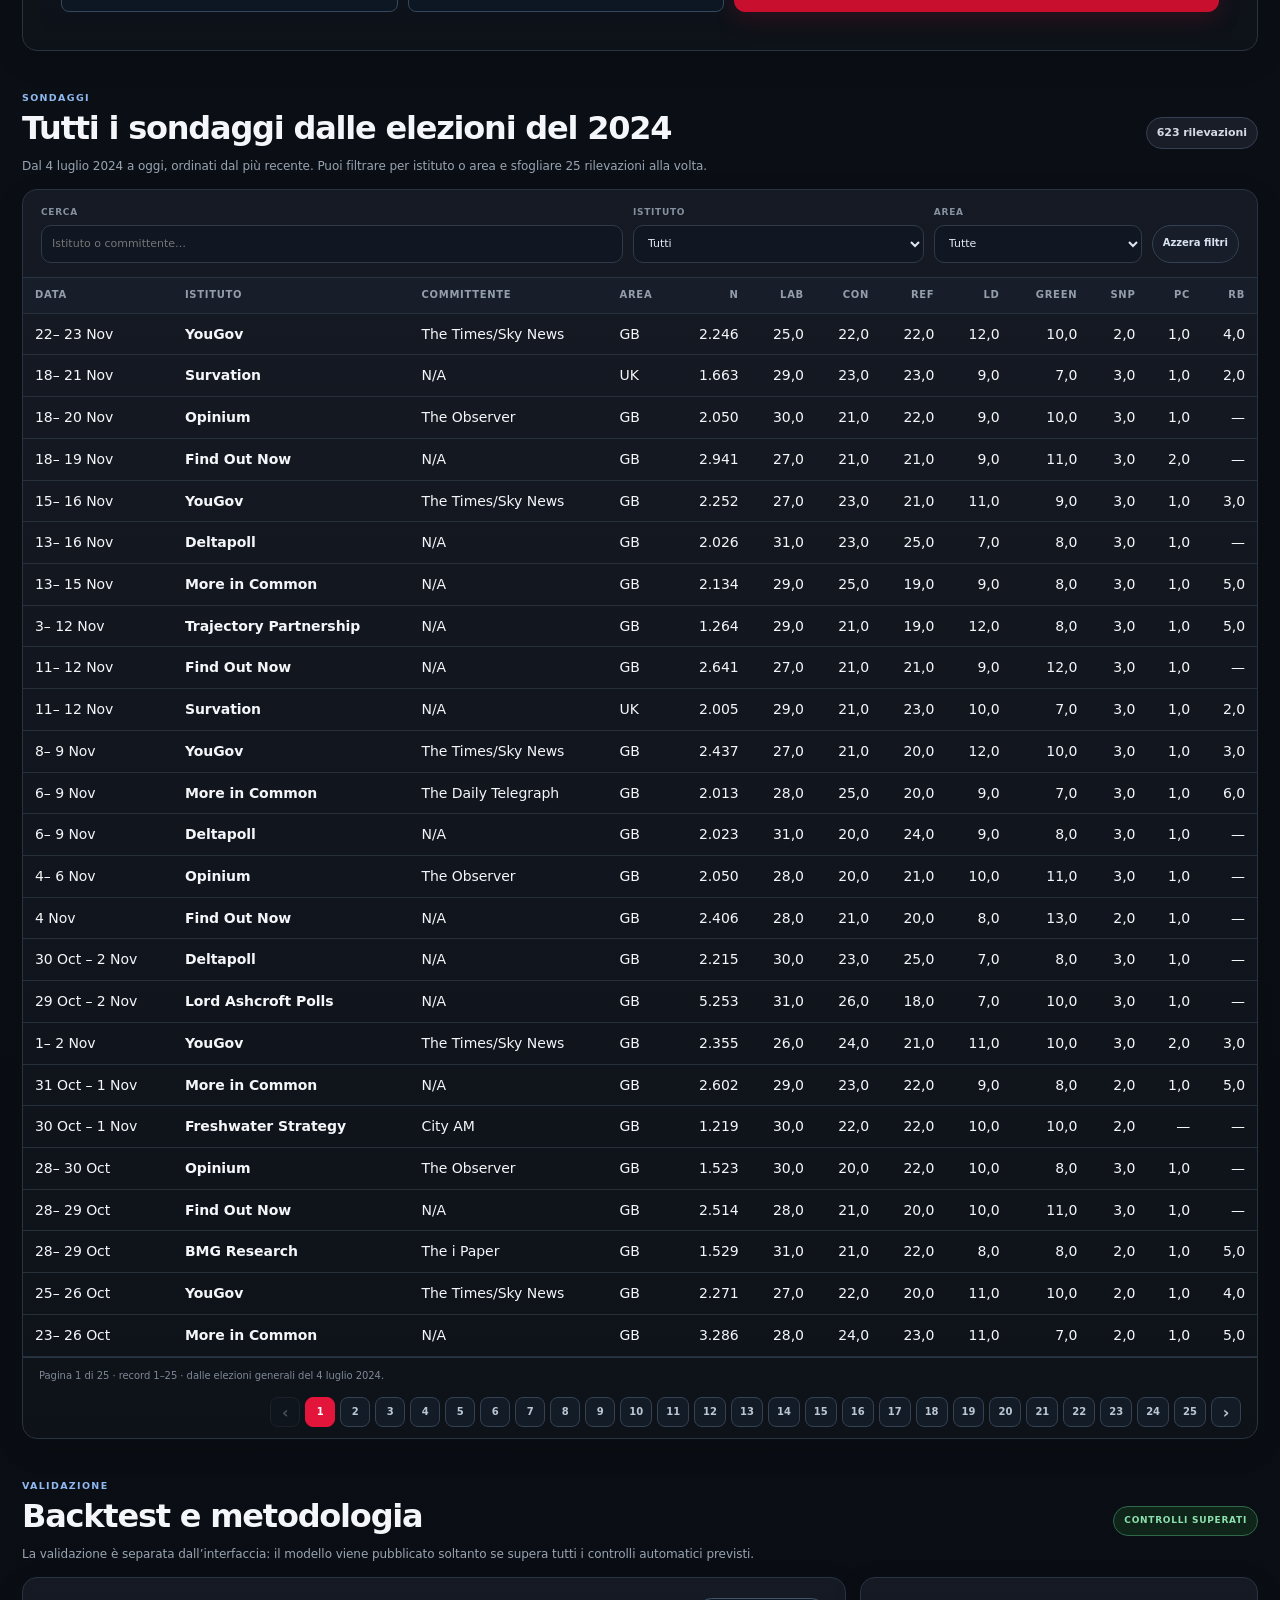
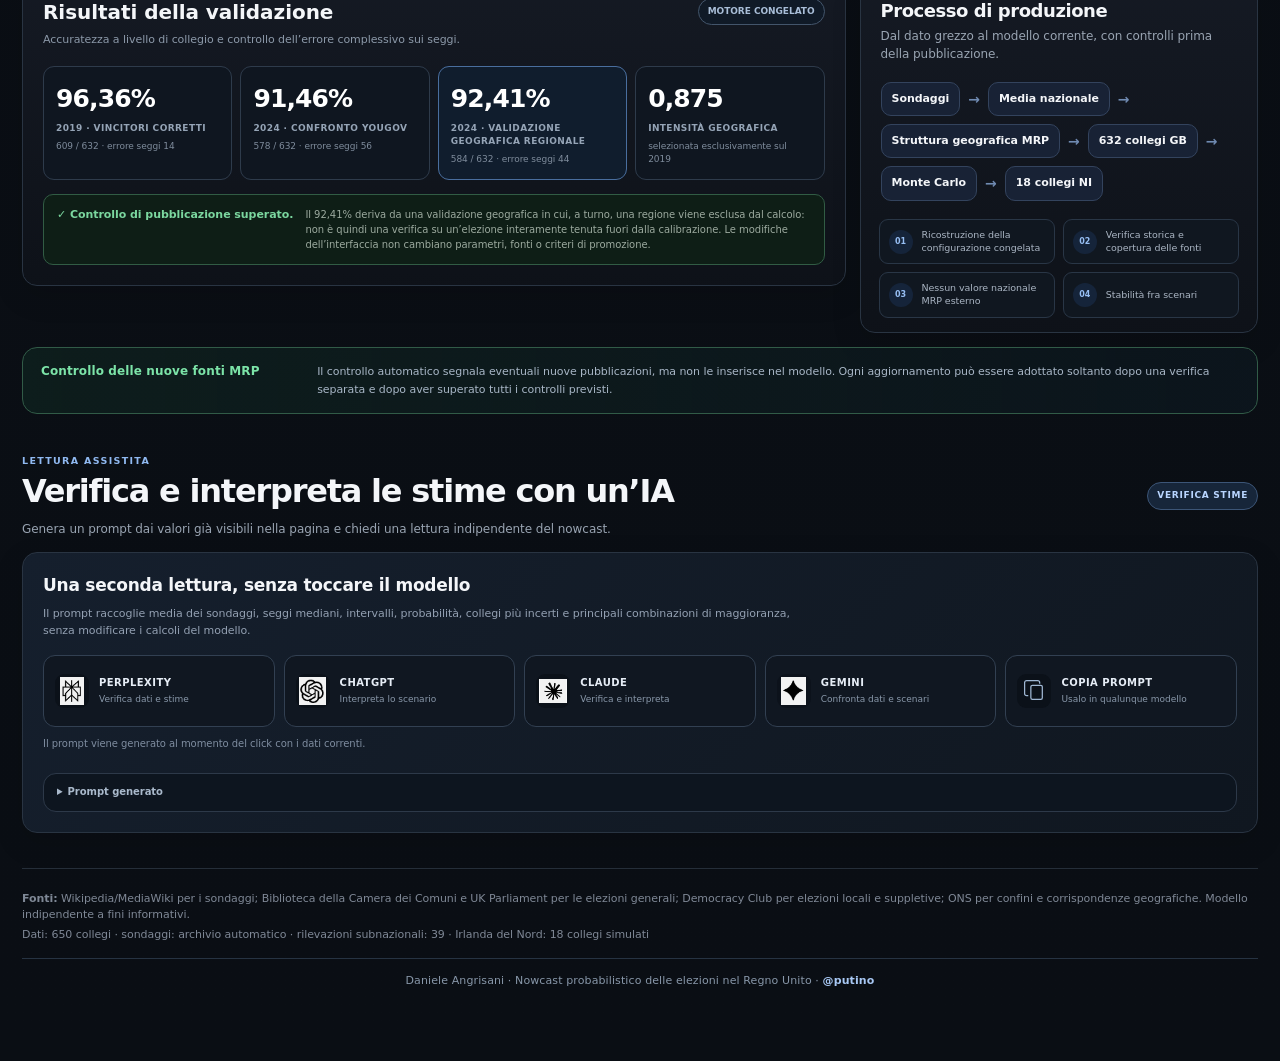
==== commit 8c9e2e8f: "chore: refresh model-generated UK social cards [social-card]" ====
--- a/share-facebook.html
+++ b/share-facebook.html
@@ -11,8 +11,8 @@
 <meta property="og:description" content="Riepilogo aggiornato del modello: seggi, emiciclo, sondaggi e probabilità del quadro corrente.">
 <meta property="og:site_name" content="Daniele Angrisani · Modello elettorale UK">
 <meta property="og:locale" content="it_IT">
-<meta property="og:image" content="https://angrisanidj.github.io/modello-uk/social-card-uk-v2.png?v=20261120-39863a0e">
-<meta property="og:image:secure_url" content="https://angrisanidj.github.io/modello-uk/social-card-uk-v2.png?v=20261120-39863a0e">
+<meta property="og:image" content="https://angrisanidj.github.io/modello-uk/social-card-uk-v2.png?v=20261123-2f532077">
+<meta property="og:image:secure_url" content="https://angrisanidj.github.io/modello-uk/social-card-uk-v2.png?v=20261123-2f532077">
 <meta property="og:image:type" content="image/png">
 <meta property="og:image:width" content="1200">
 <meta property="og:image:height" content="630">
@@ -20,7 +20,7 @@
 <meta name="twitter:card" content="summary_large_image">
 <meta name="twitter:title" content="Elezioni nel Regno Unito — Nowcast probabilistico">
 <meta name="twitter:description" content="Riepilogo aggiornato del modello: seggi, emiciclo, sondaggi e probabilità del quadro corrente.">
-<meta name="twitter:image" content="https://angrisanidj.github.io/modello-uk/social-card-uk-v2.png?v=20261120-39863a0e">
+<meta name="twitter:image" content="https://angrisanidj.github.io/modello-uk/social-card-uk-v2.png?v=20261123-2f532077">
 <meta name="twitter:image:alt" content="Nowcast delle elezioni nel Regno Unito: emiciclo, seggi e sondaggi aggiornati dal modello.">
 <meta name="twitter:url" content="https://angrisanidj.github.io/modello-uk/share-facebook.html">
 <link rel="canonical" href="https://angrisanidj.github.io/modello-uk/share-facebook.html">
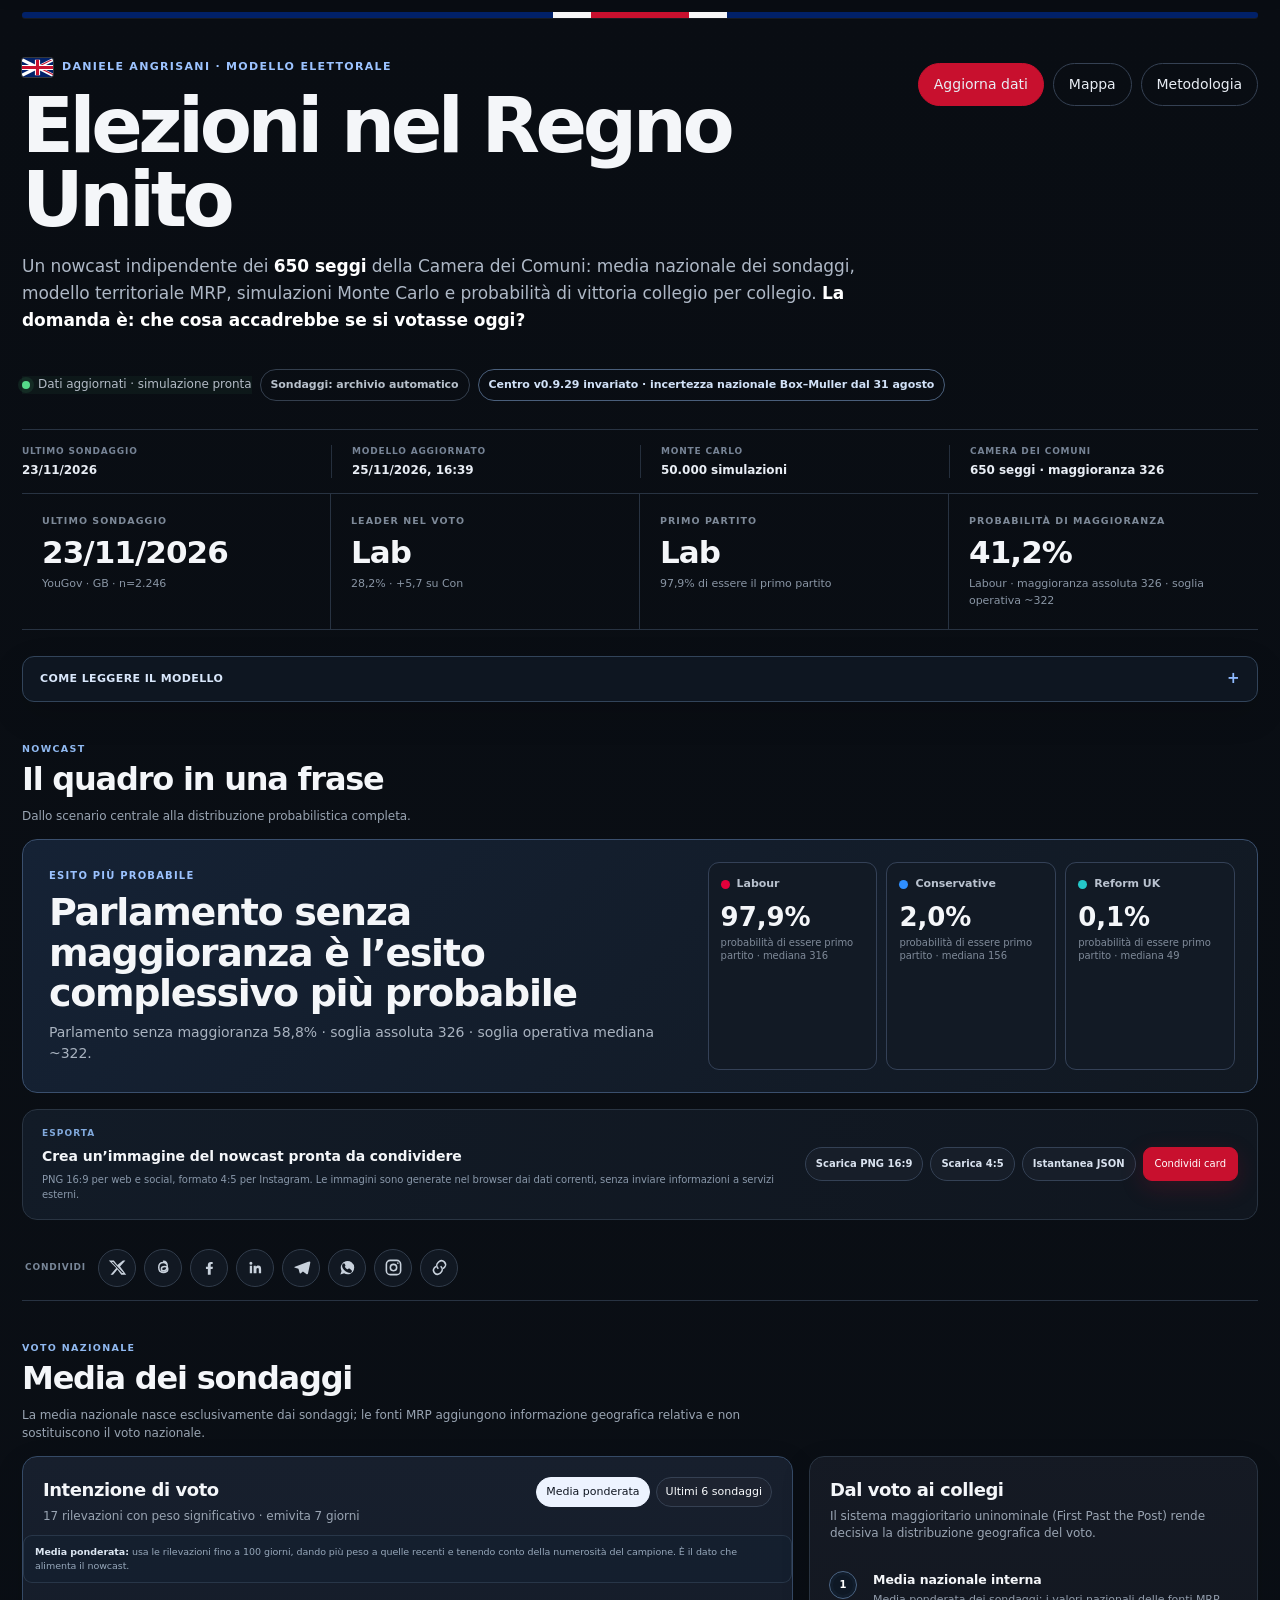
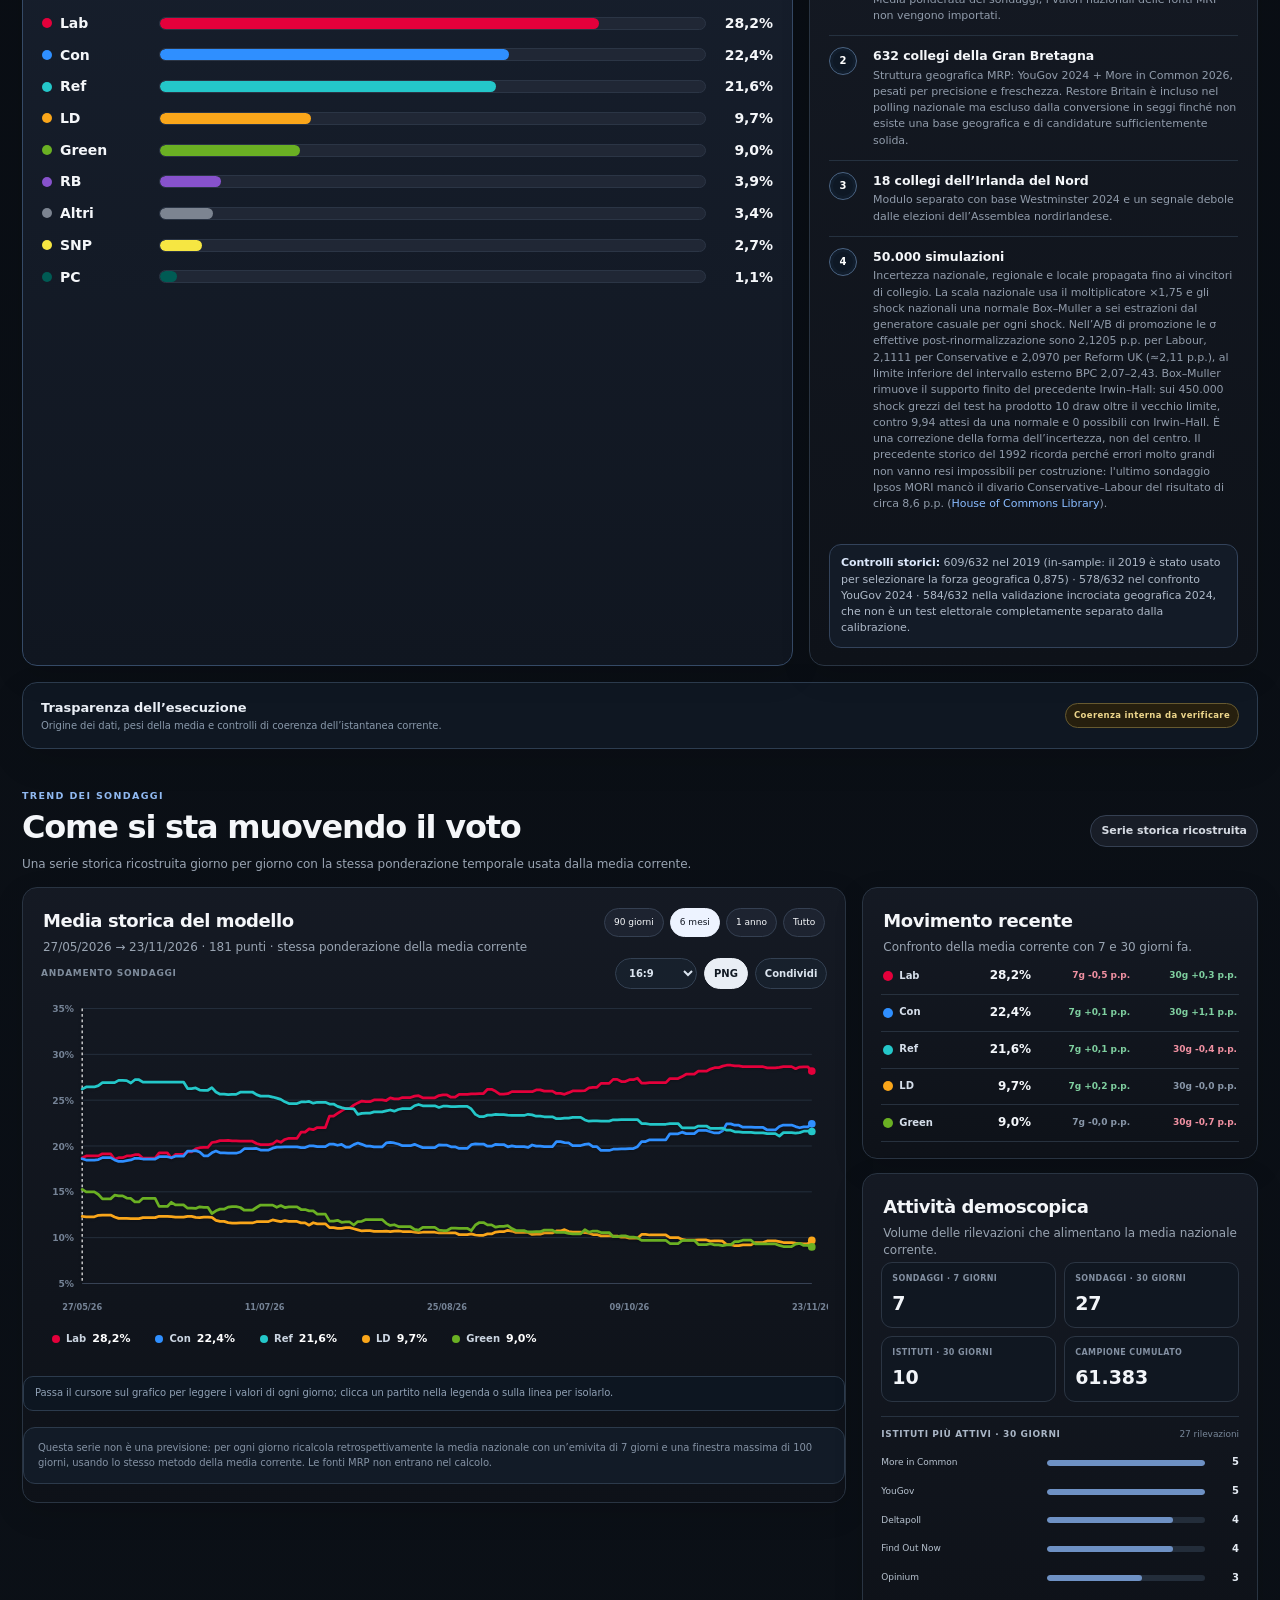
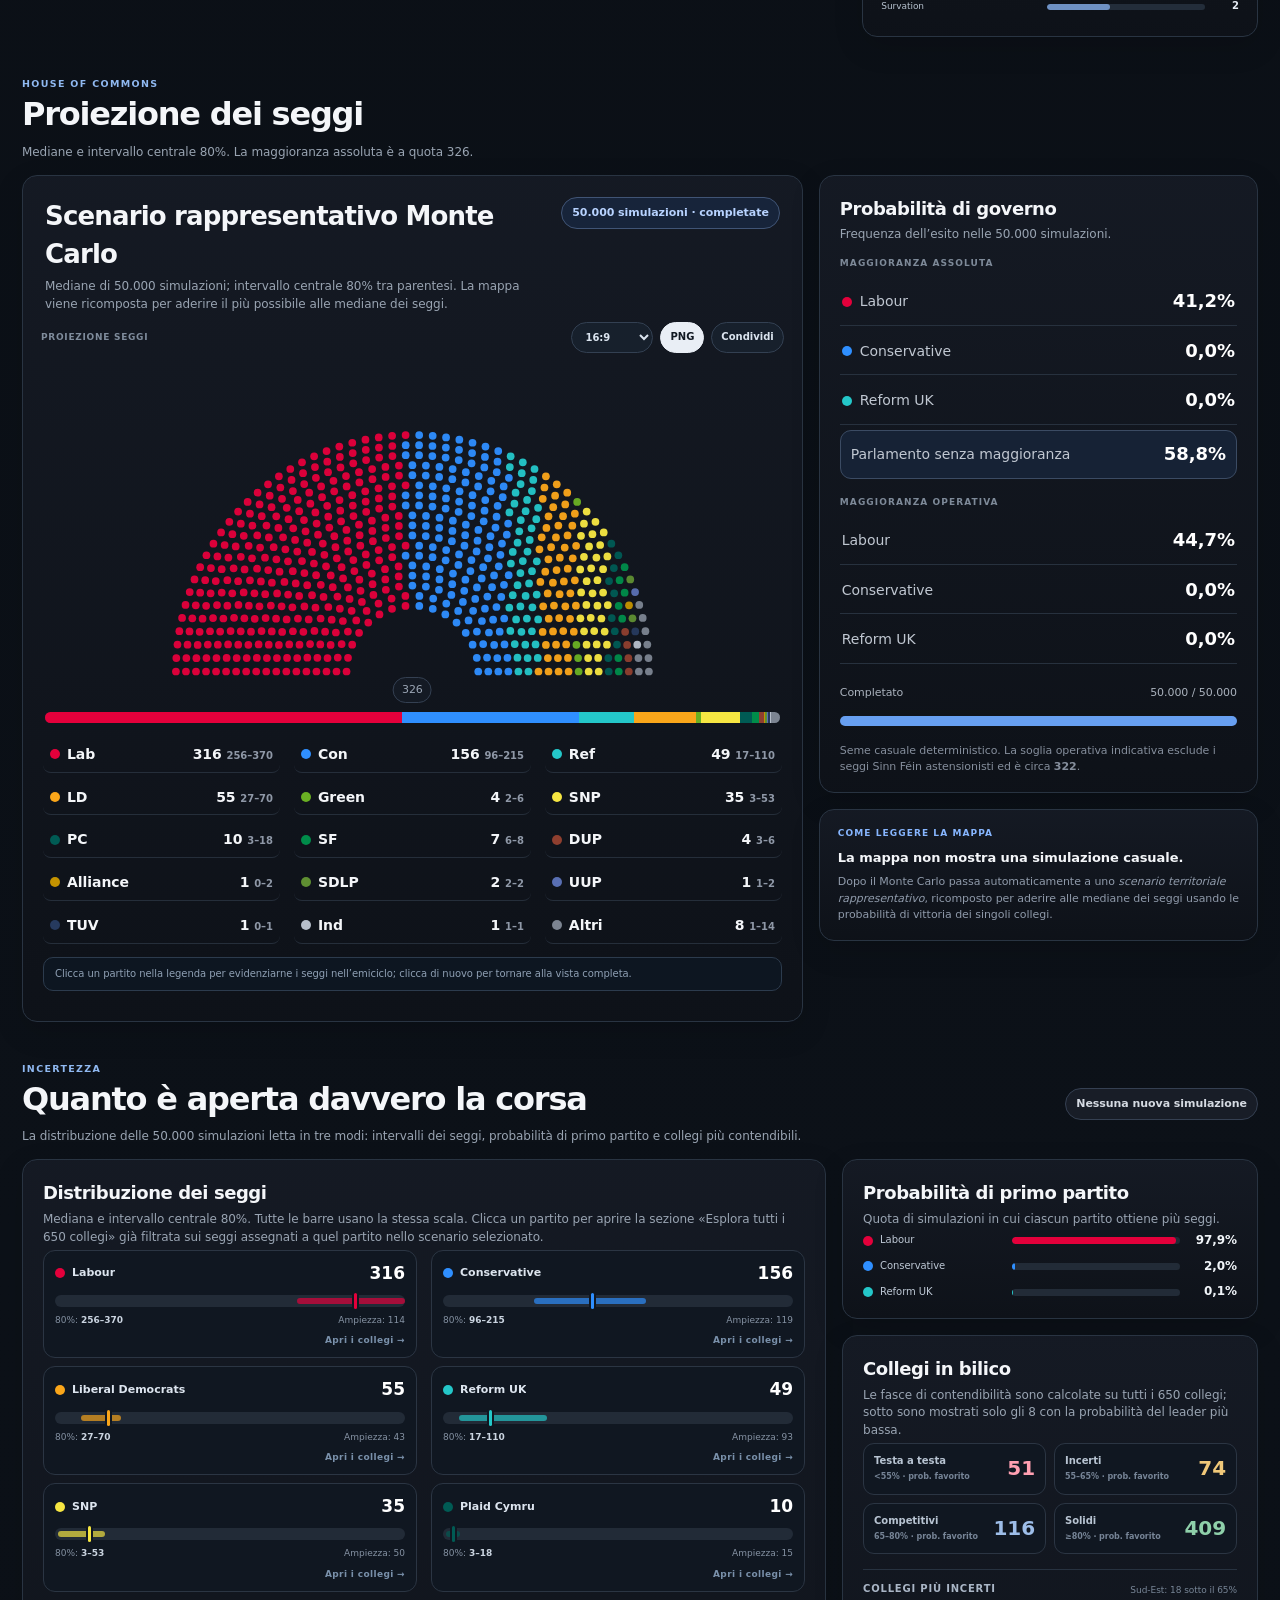
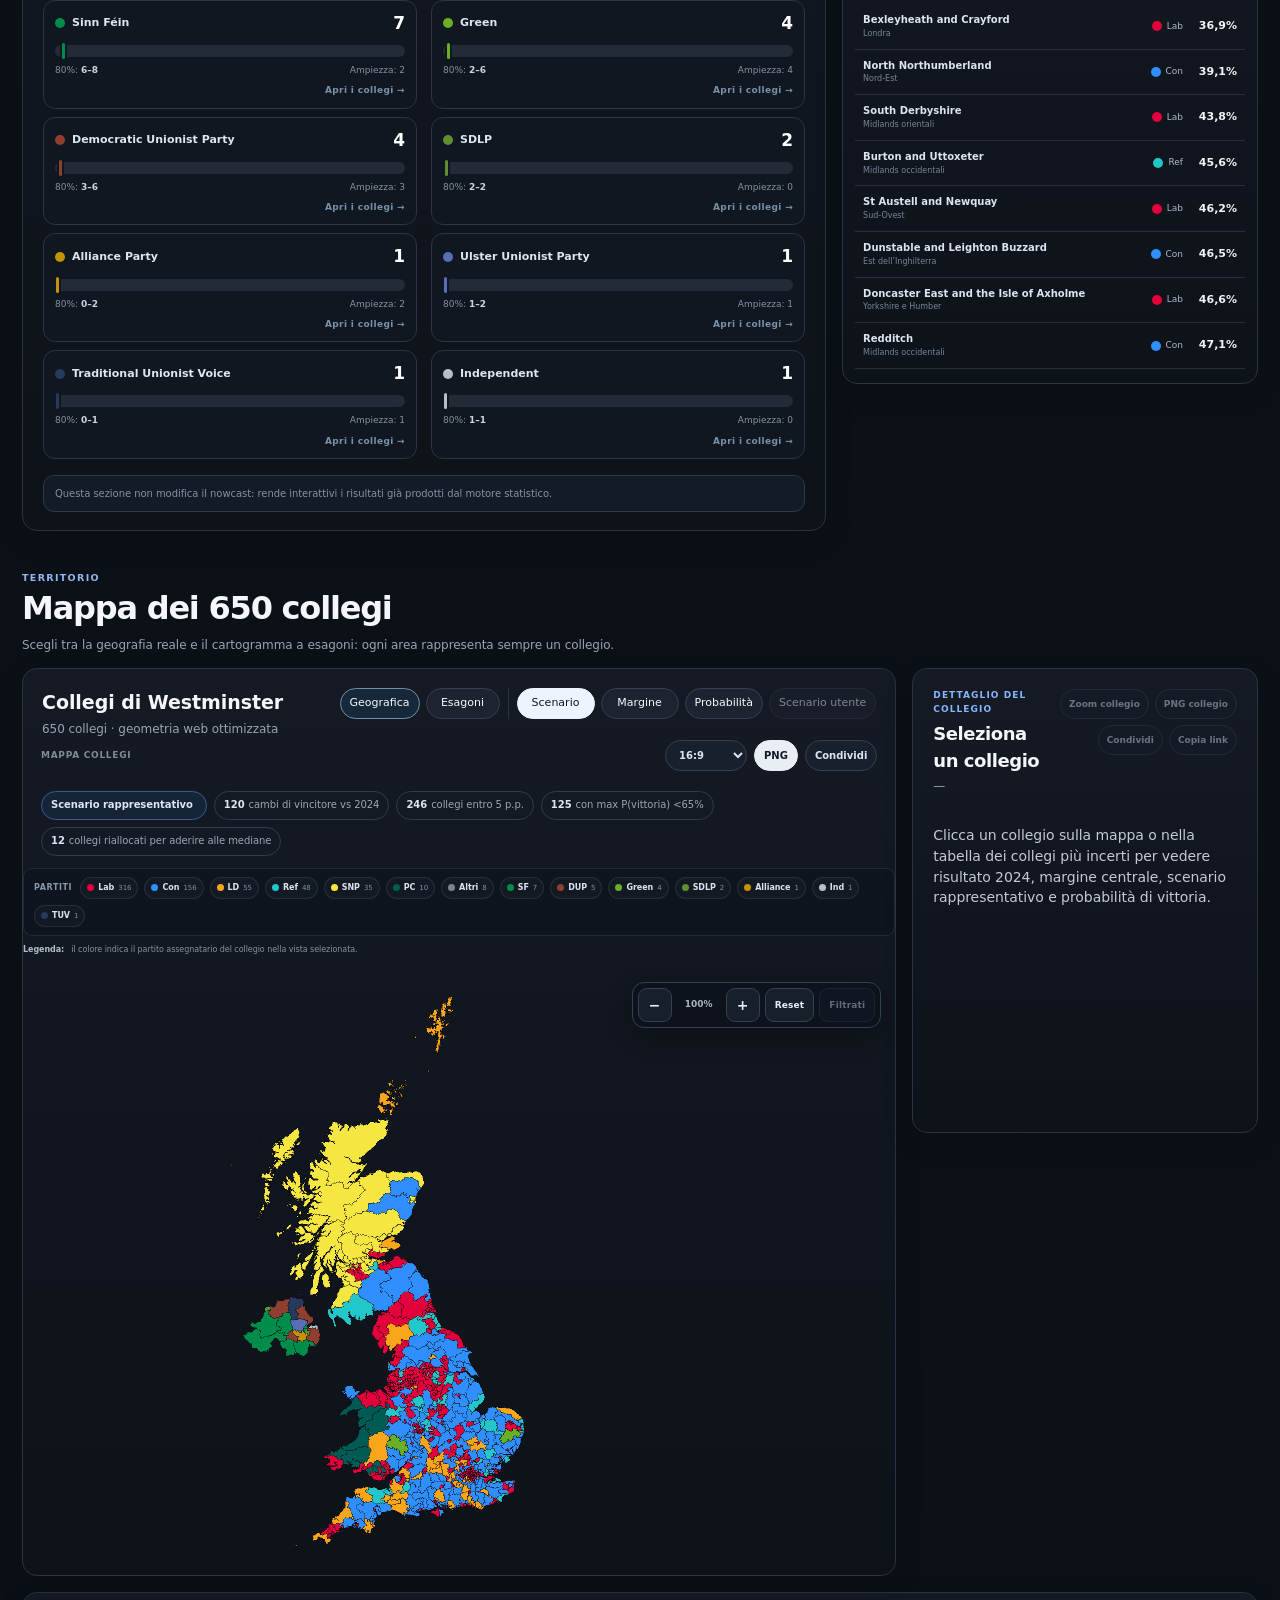
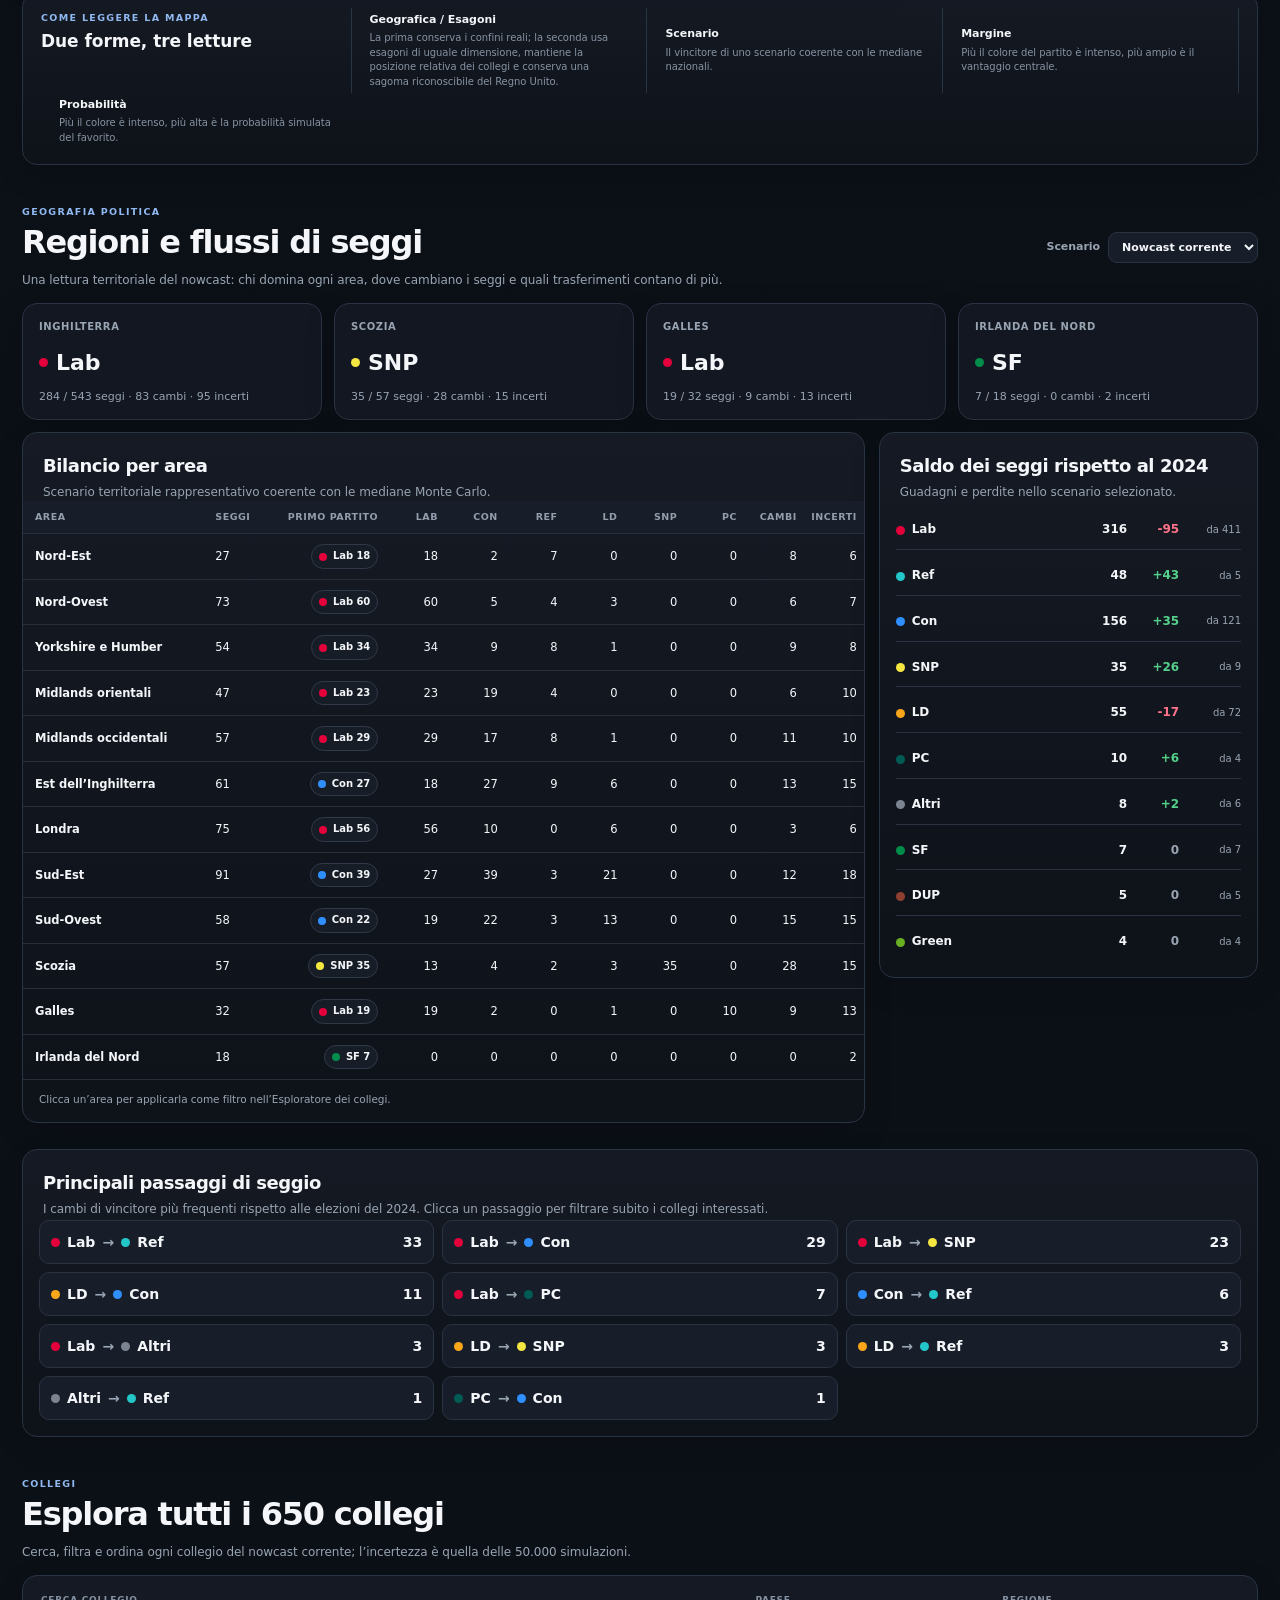
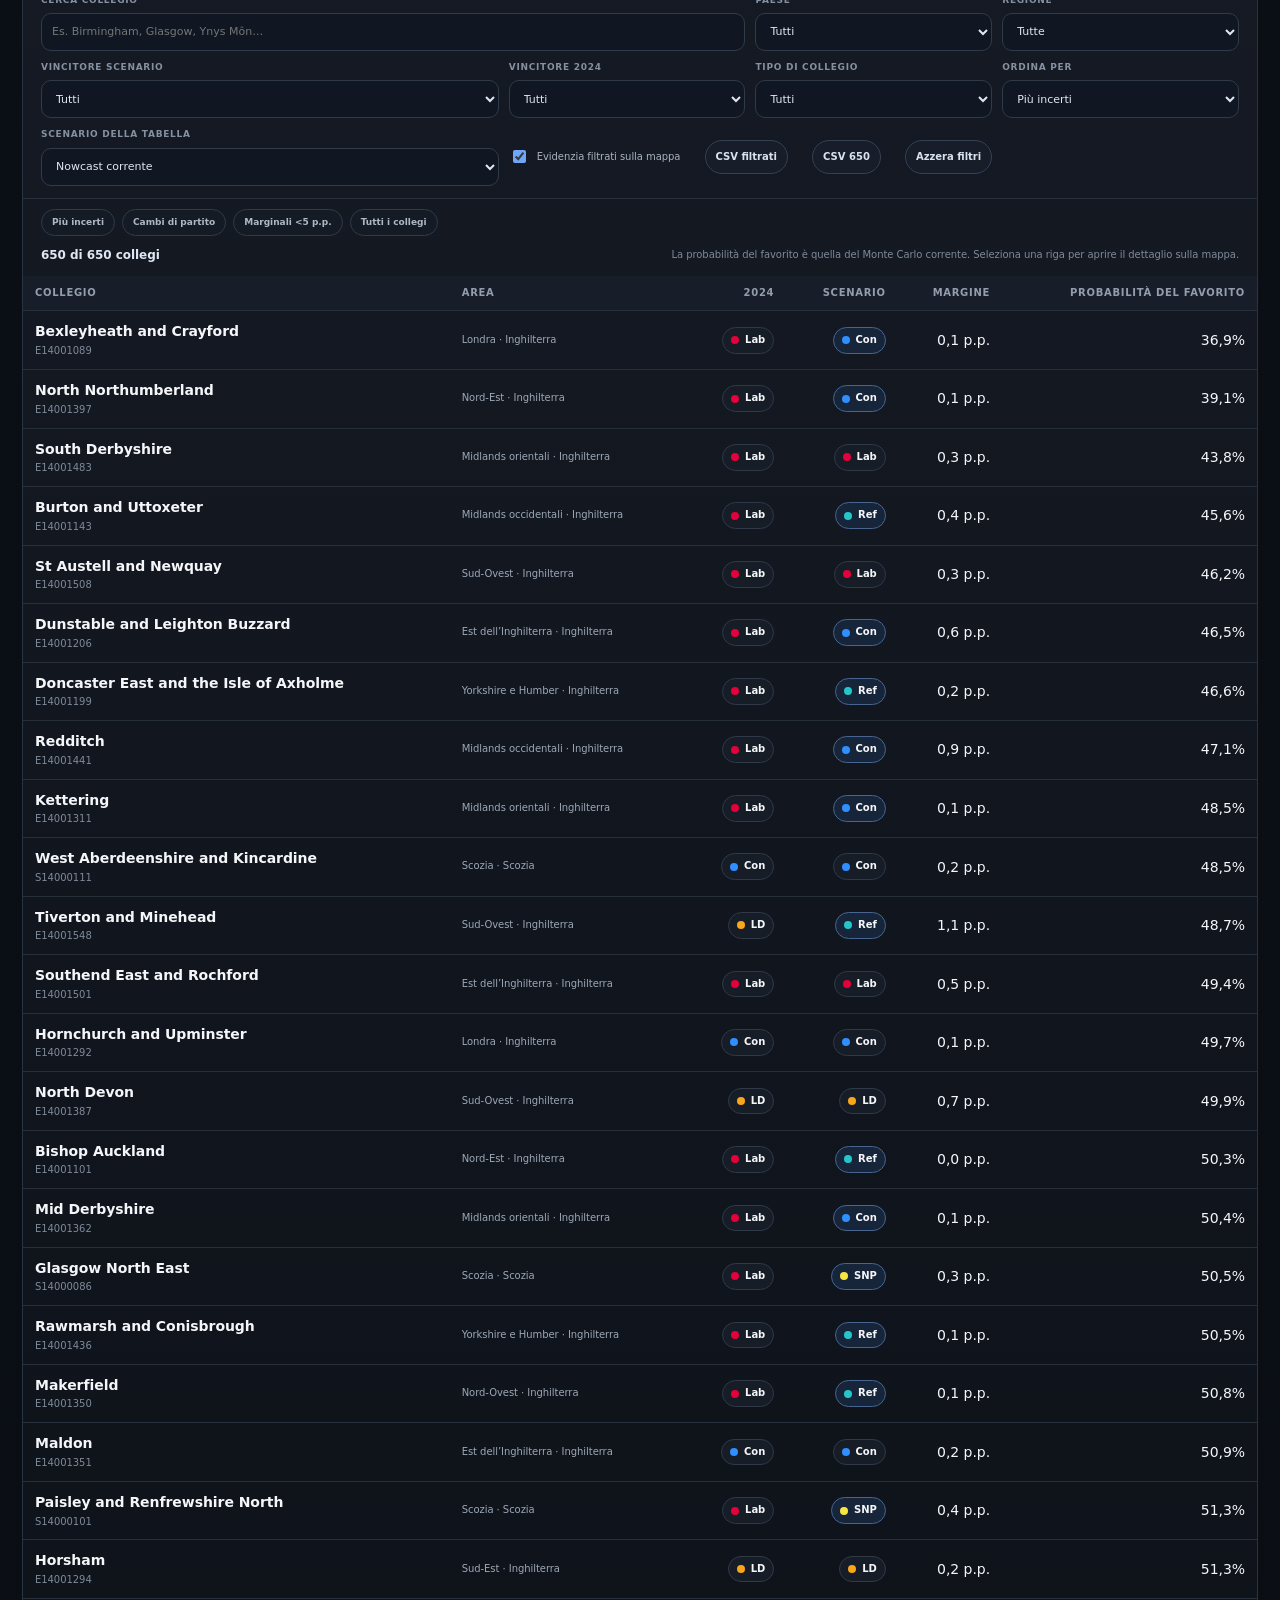
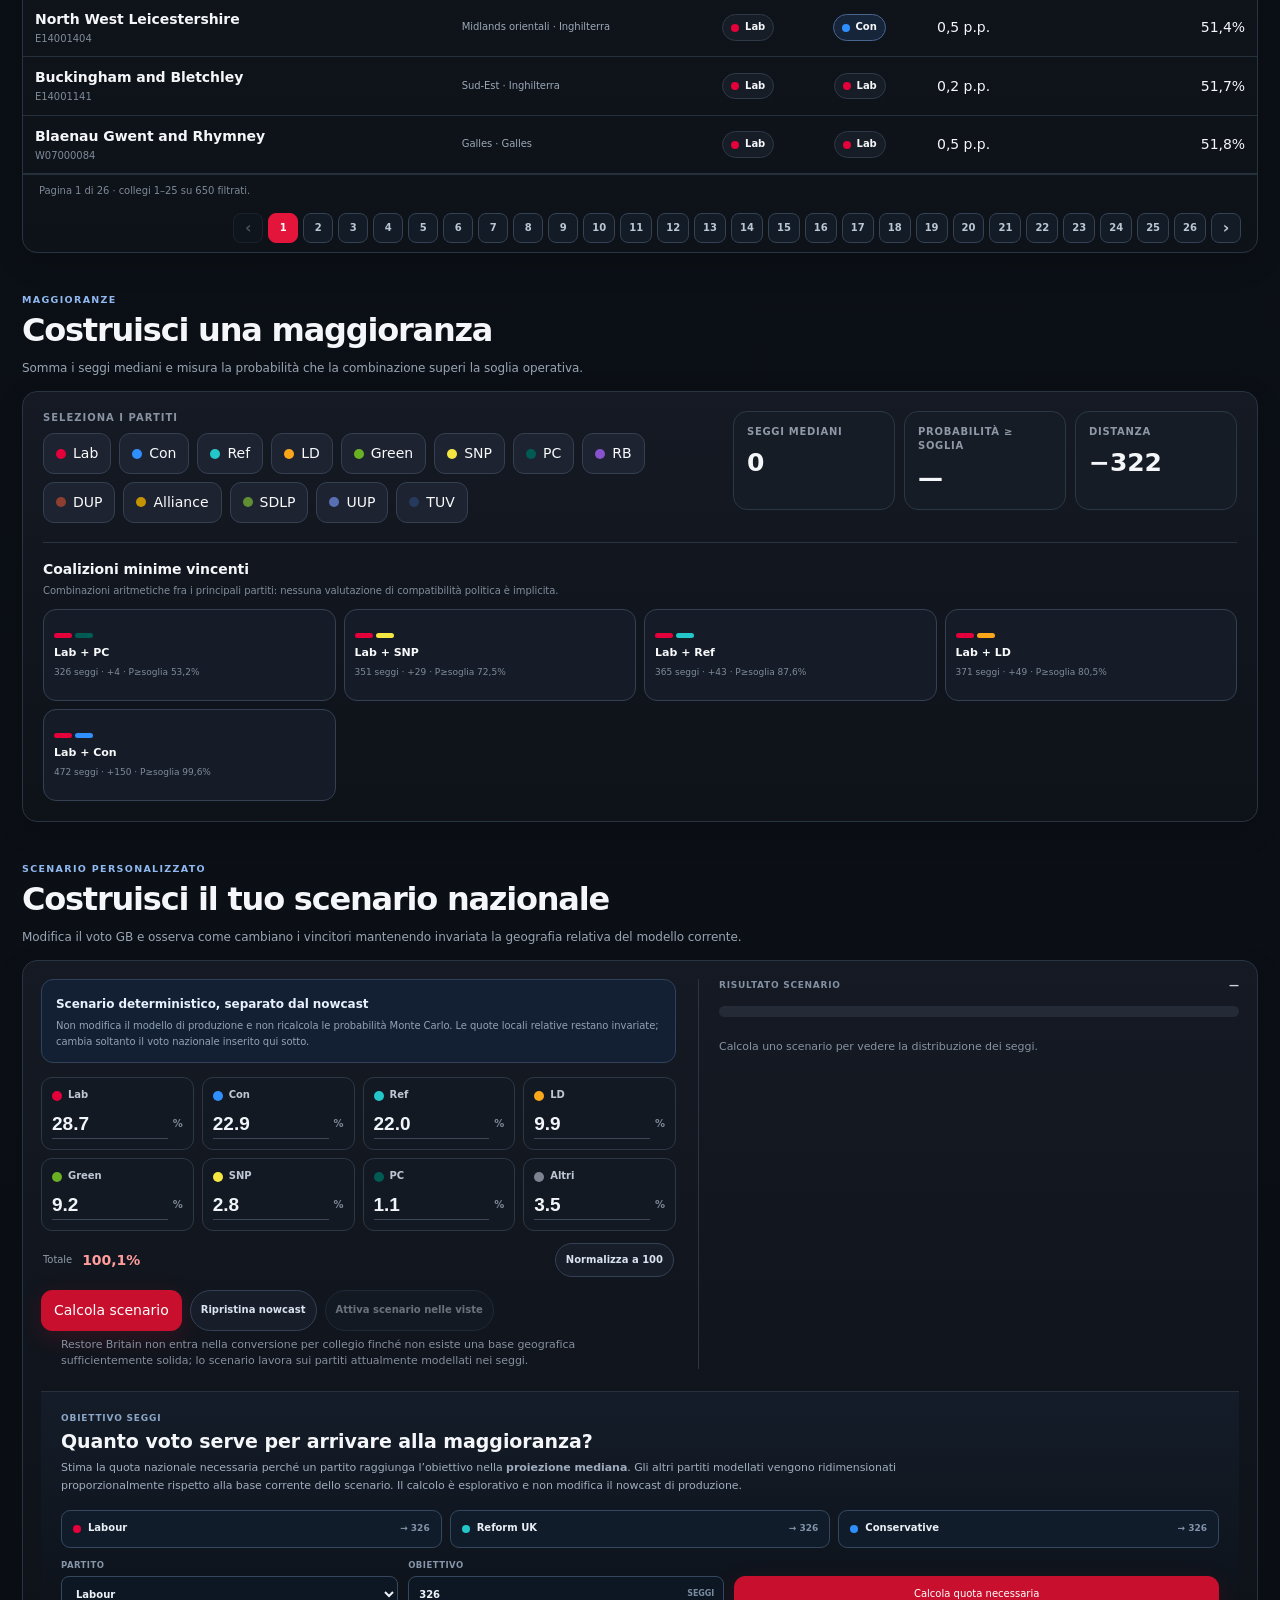
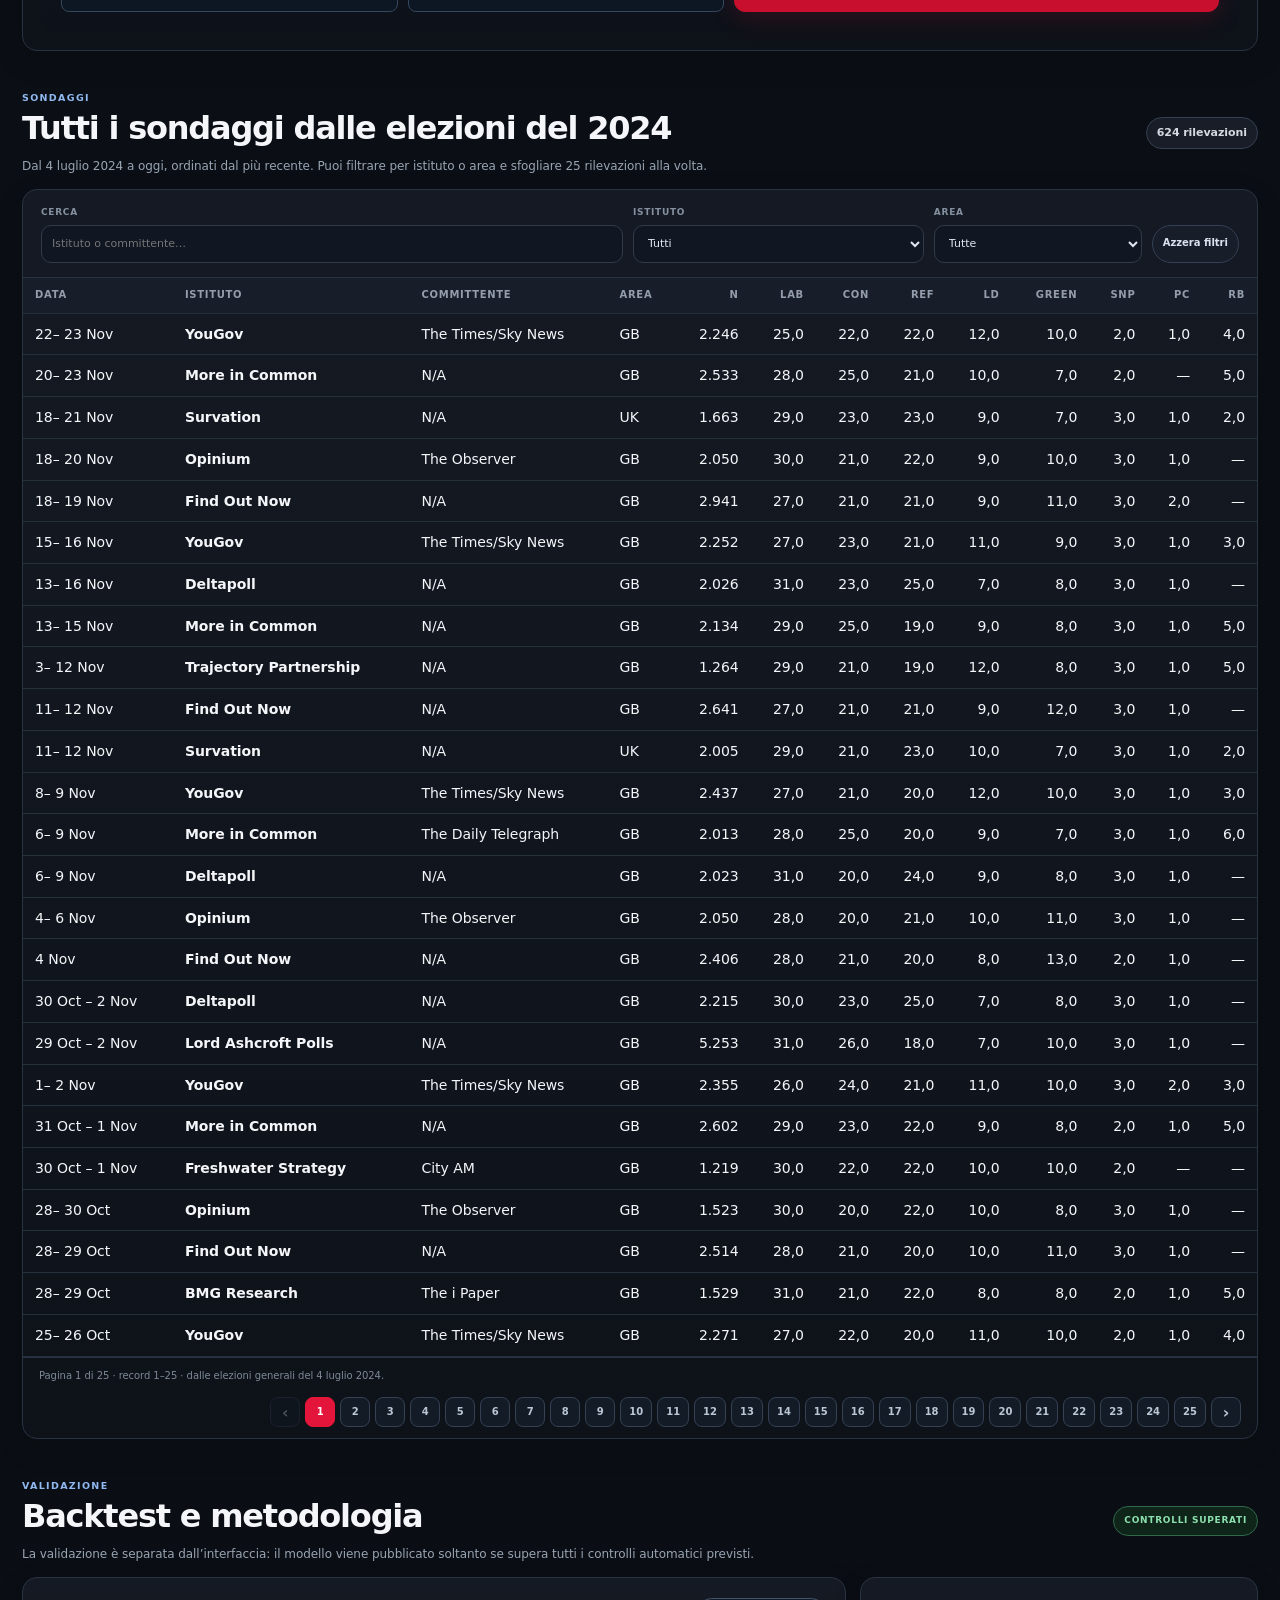
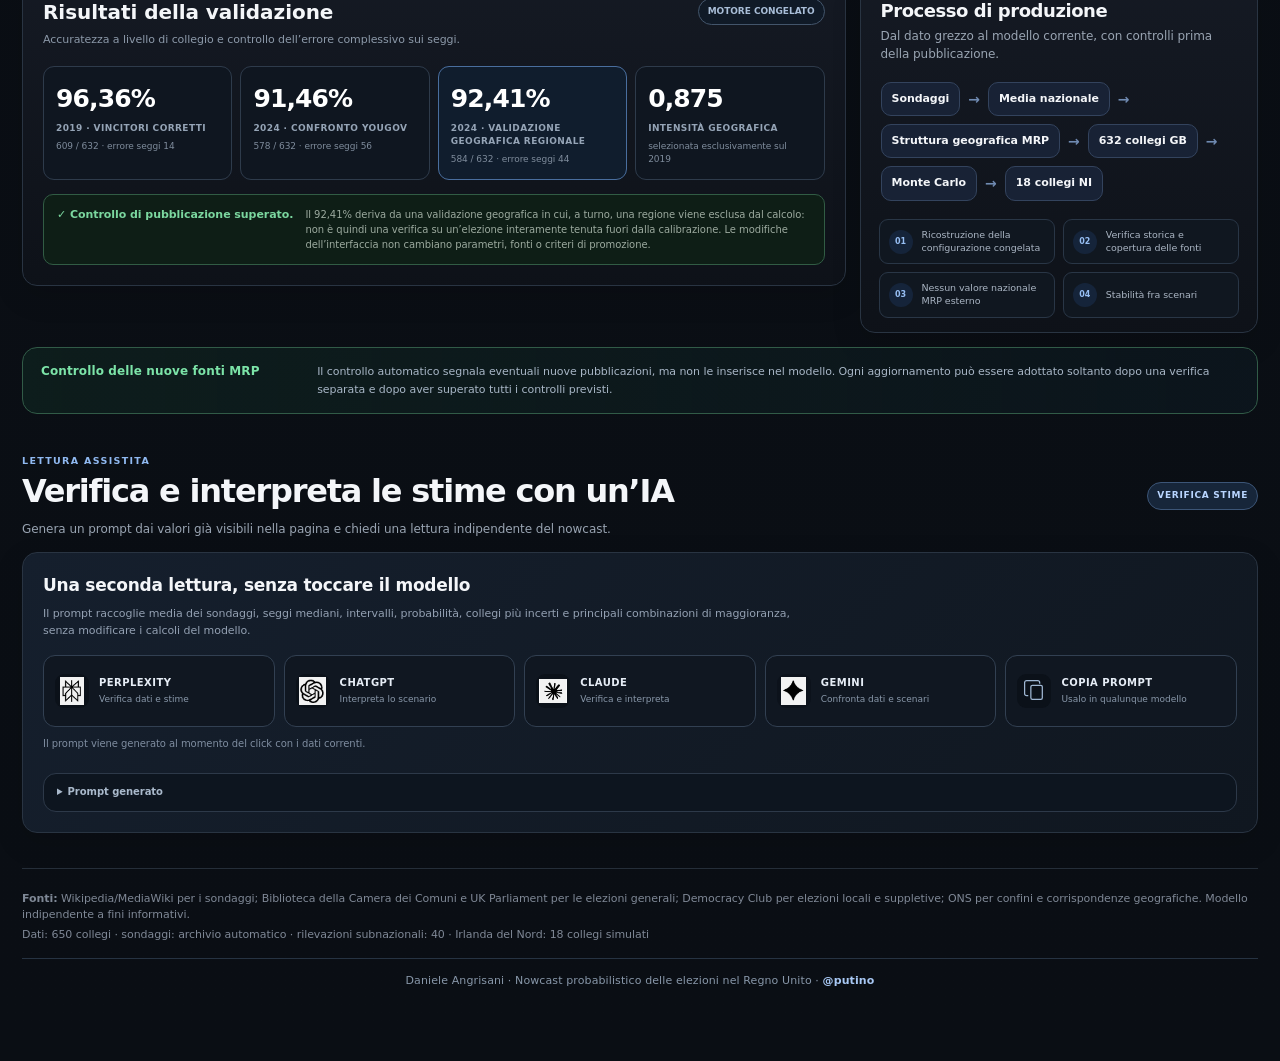
==== commit 7d931bd5: "chore: refresh model-generated UK social cards [social-card]" ====
--- a/share-facebook.html
+++ b/share-facebook.html
@@ -11,8 +11,8 @@
 <meta property="og:description" content="Riepilogo aggiornato del modello: seggi, emiciclo, sondaggi e probabilità del quadro corrente.">
 <meta property="og:site_name" content="Daniele Angrisani · Modello elettorale UK">
 <meta property="og:locale" content="it_IT">
-<meta property="og:image" content="https://angrisanidj.github.io/modello-uk/social-card-uk-v2.png?v=20261123-2f532077">
-<meta property="og:image:secure_url" content="https://angrisanidj.github.io/modello-uk/social-card-uk-v2.png?v=20261123-2f532077">
+<meta property="og:image" content="https://angrisanidj.github.io/modello-uk/social-card-uk-v2.png?v=20261123-b2b6ddc2">
+<meta property="og:image:secure_url" content="https://angrisanidj.github.io/modello-uk/social-card-uk-v2.png?v=20261123-b2b6ddc2">
 <meta property="og:image:type" content="image/png">
 <meta property="og:image:width" content="1200">
 <meta property="og:image:height" content="630">
@@ -20,7 +20,7 @@
 <meta name="twitter:card" content="summary_large_image">
 <meta name="twitter:title" content="Elezioni nel Regno Unito — Nowcast probabilistico">
 <meta name="twitter:description" content="Riepilogo aggiornato del modello: seggi, emiciclo, sondaggi e probabilità del quadro corrente.">
-<meta name="twitter:image" content="https://angrisanidj.github.io/modello-uk/social-card-uk-v2.png?v=20261123-2f532077">
+<meta name="twitter:image" content="https://angrisanidj.github.io/modello-uk/social-card-uk-v2.png?v=20261123-b2b6ddc2">
 <meta name="twitter:image:alt" content="Nowcast delle elezioni nel Regno Unito: emiciclo, seggi e sondaggi aggiornati dal modello.">
 <meta name="twitter:url" content="https://angrisanidj.github.io/modello-uk/share-facebook.html">
 <link rel="canonical" href="https://angrisanidj.github.io/modello-uk/share-facebook.html">
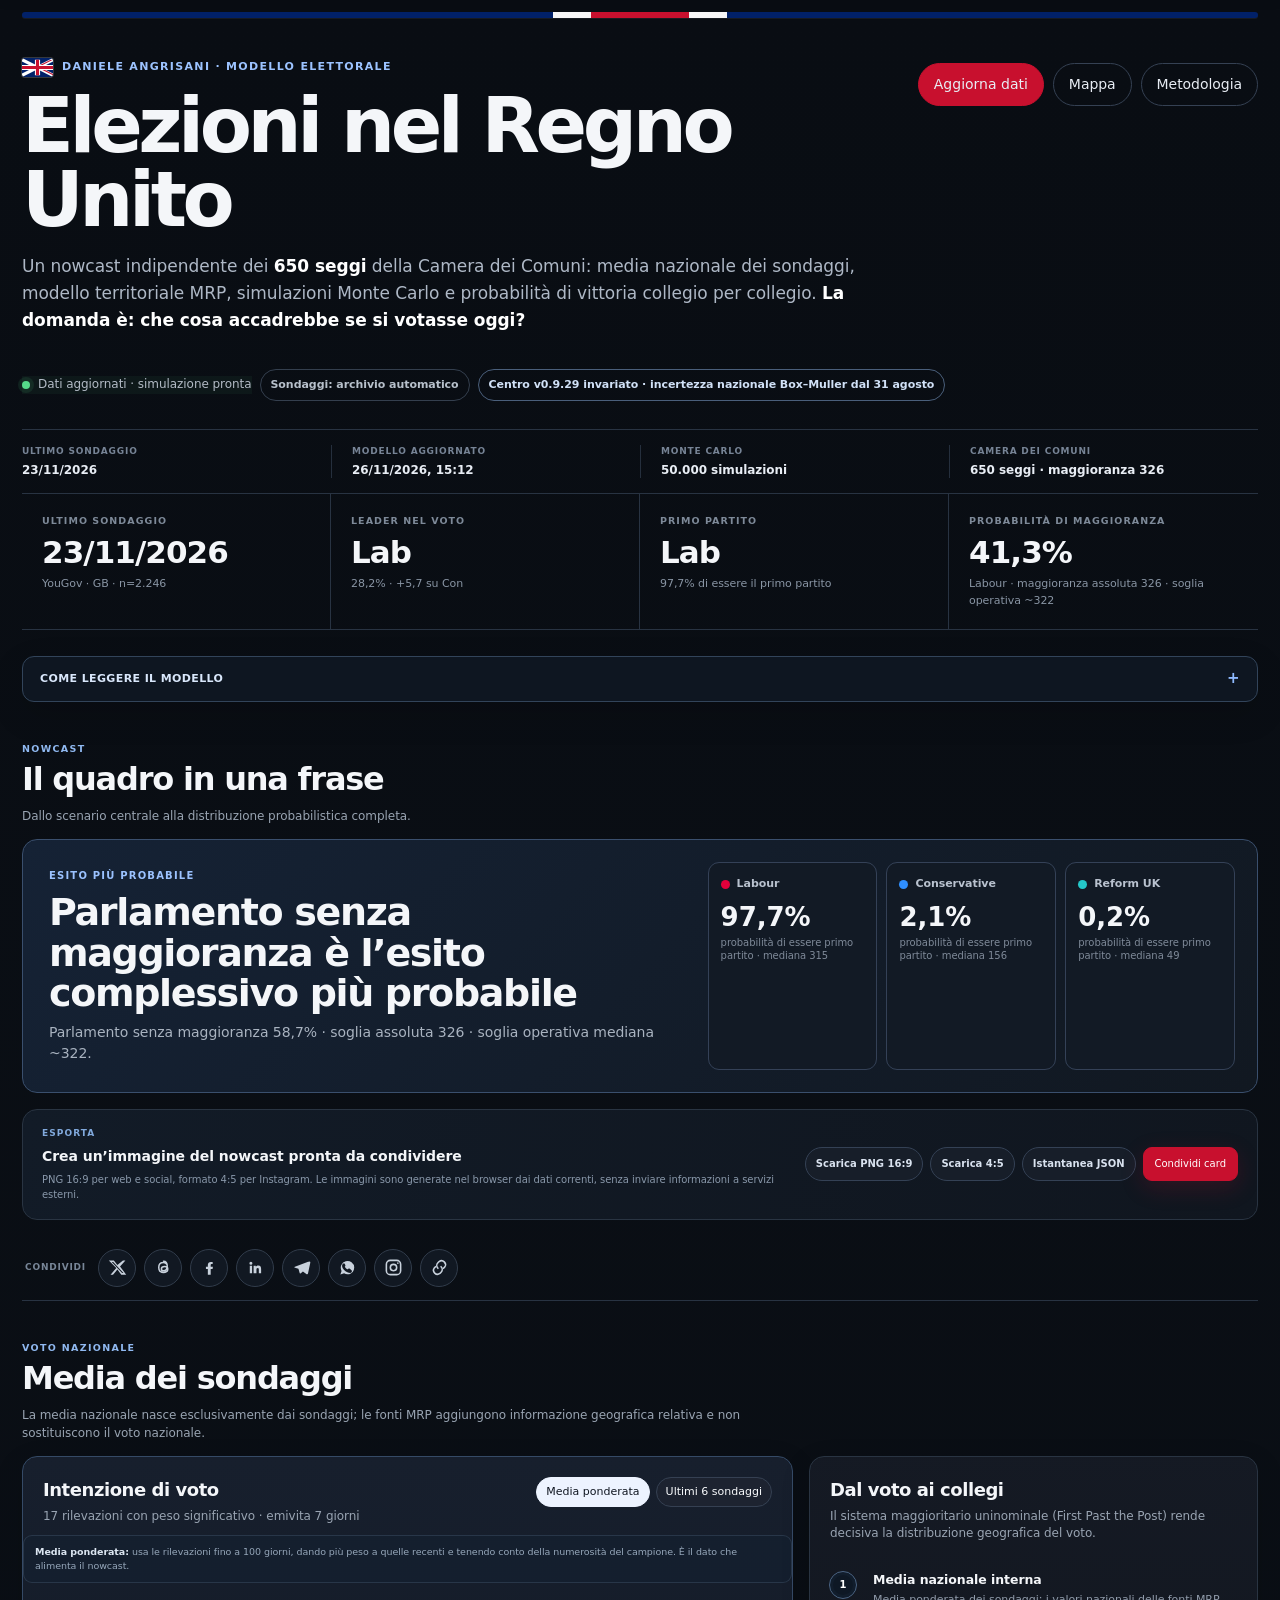
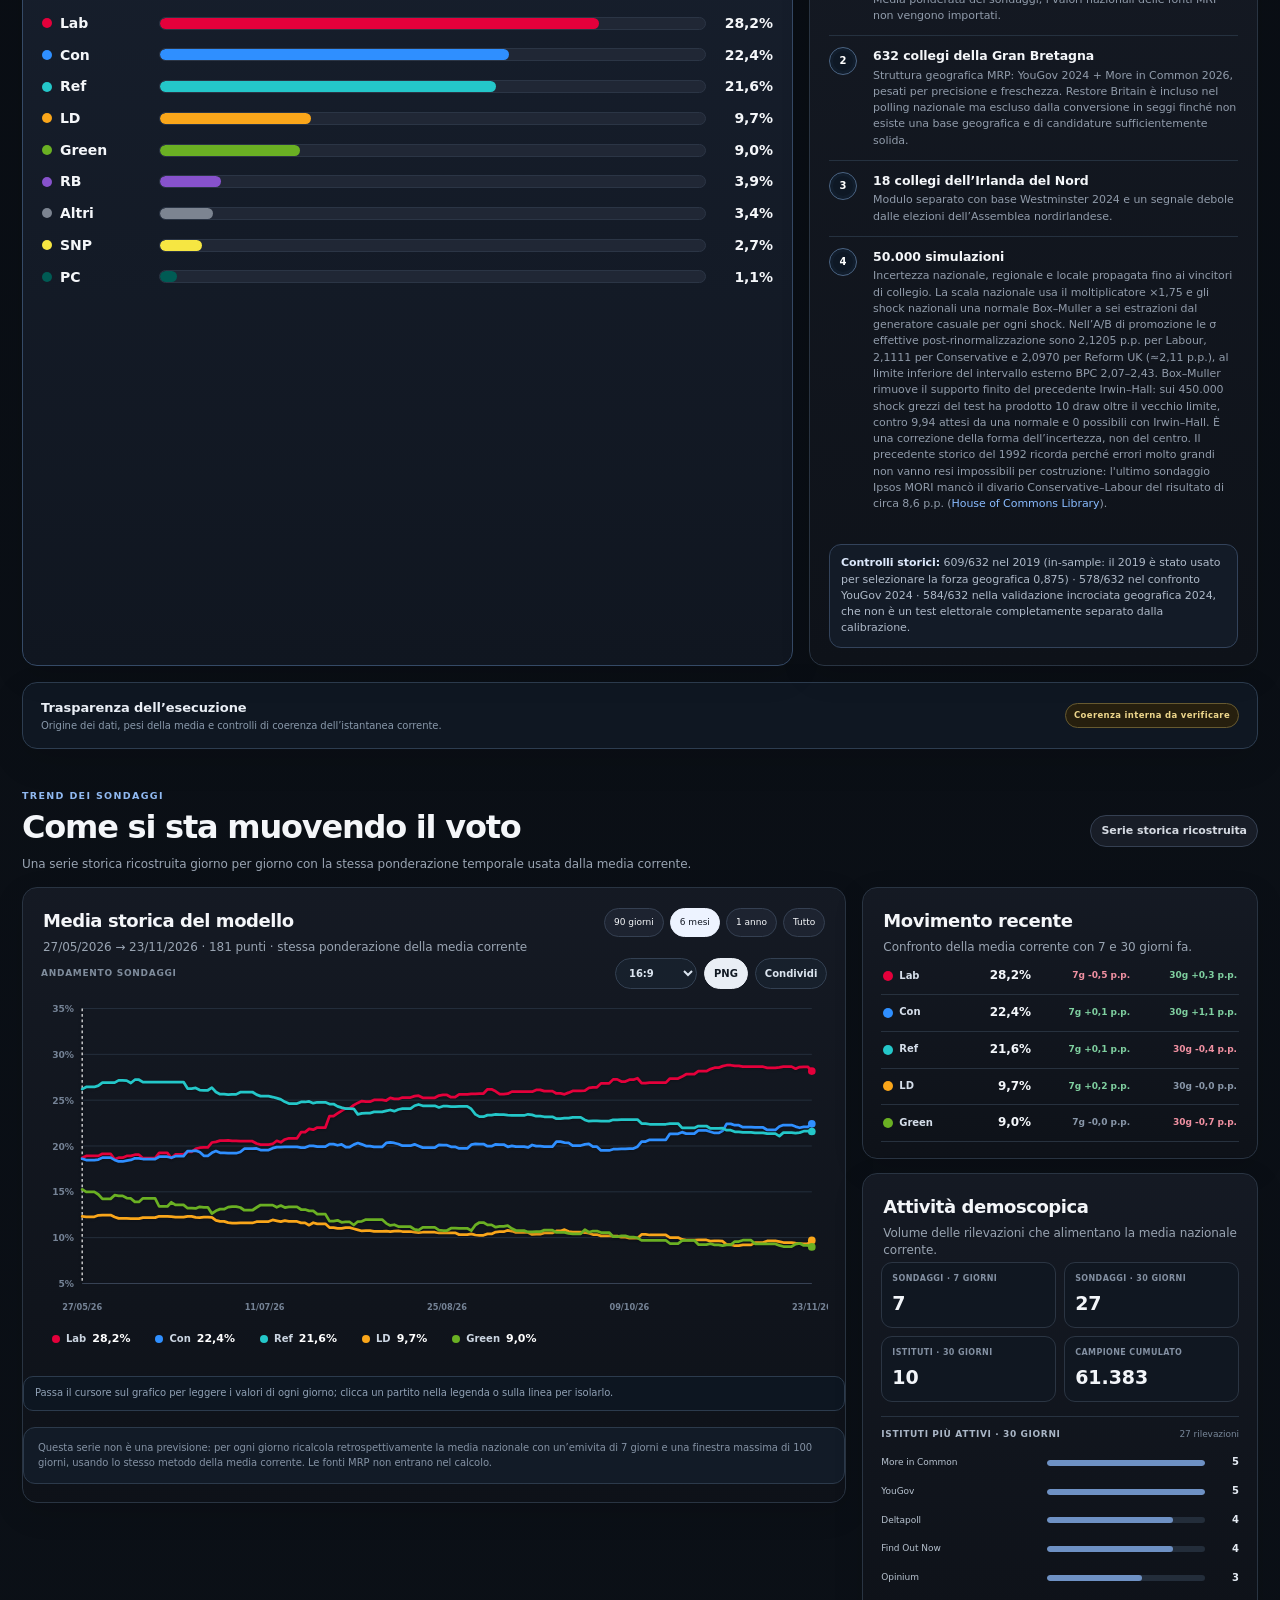
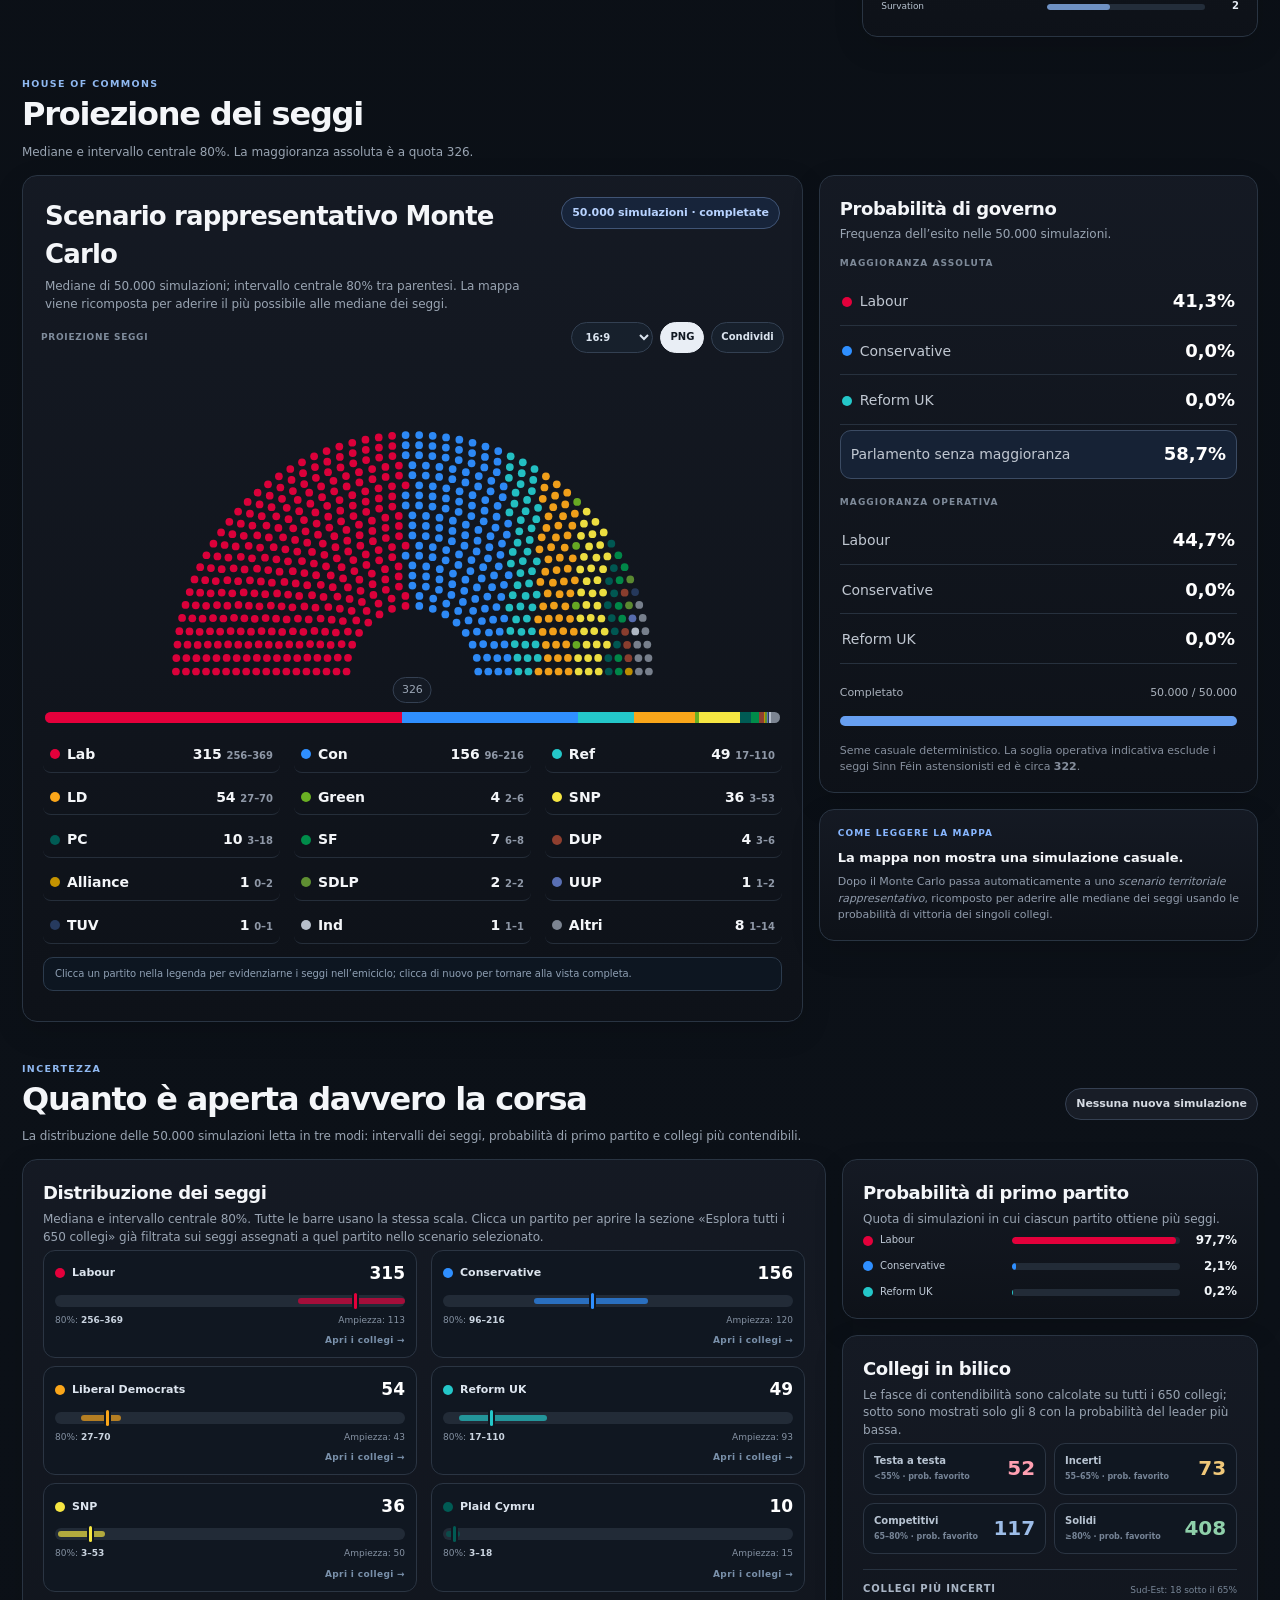
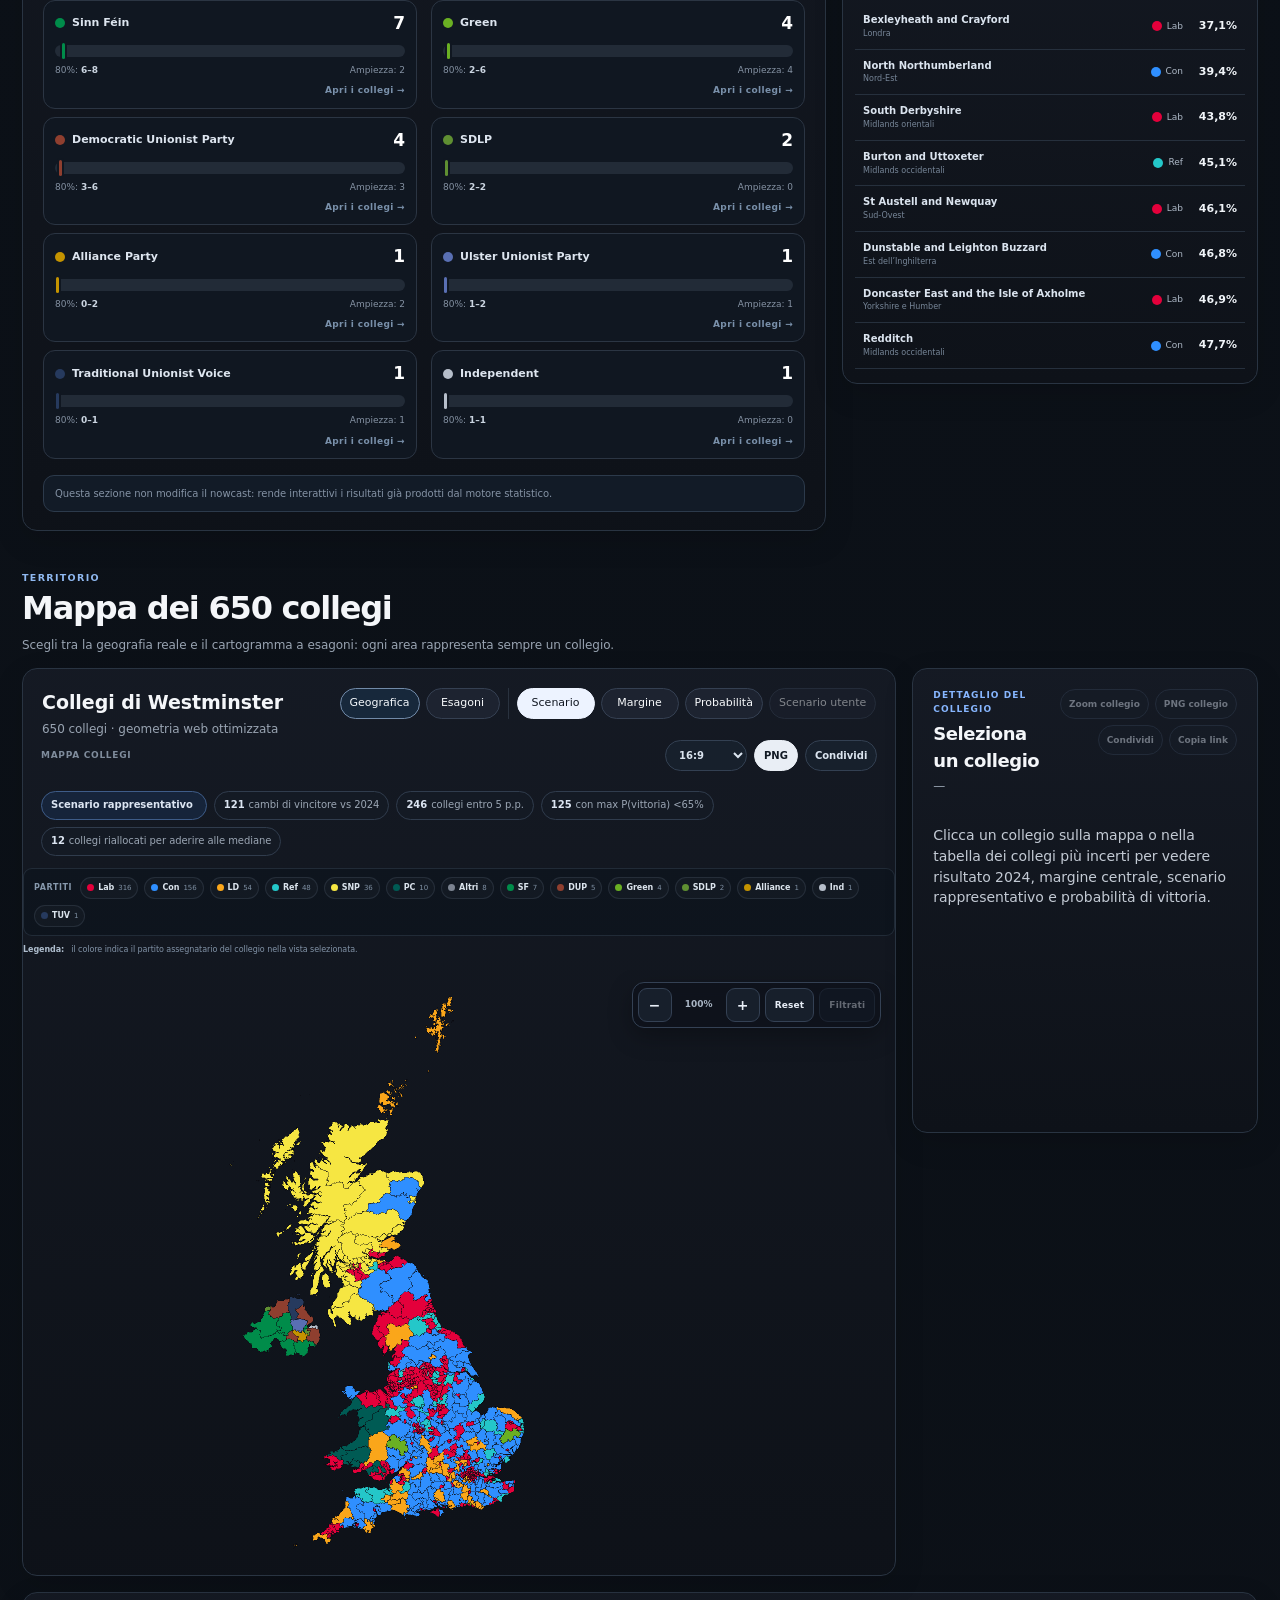
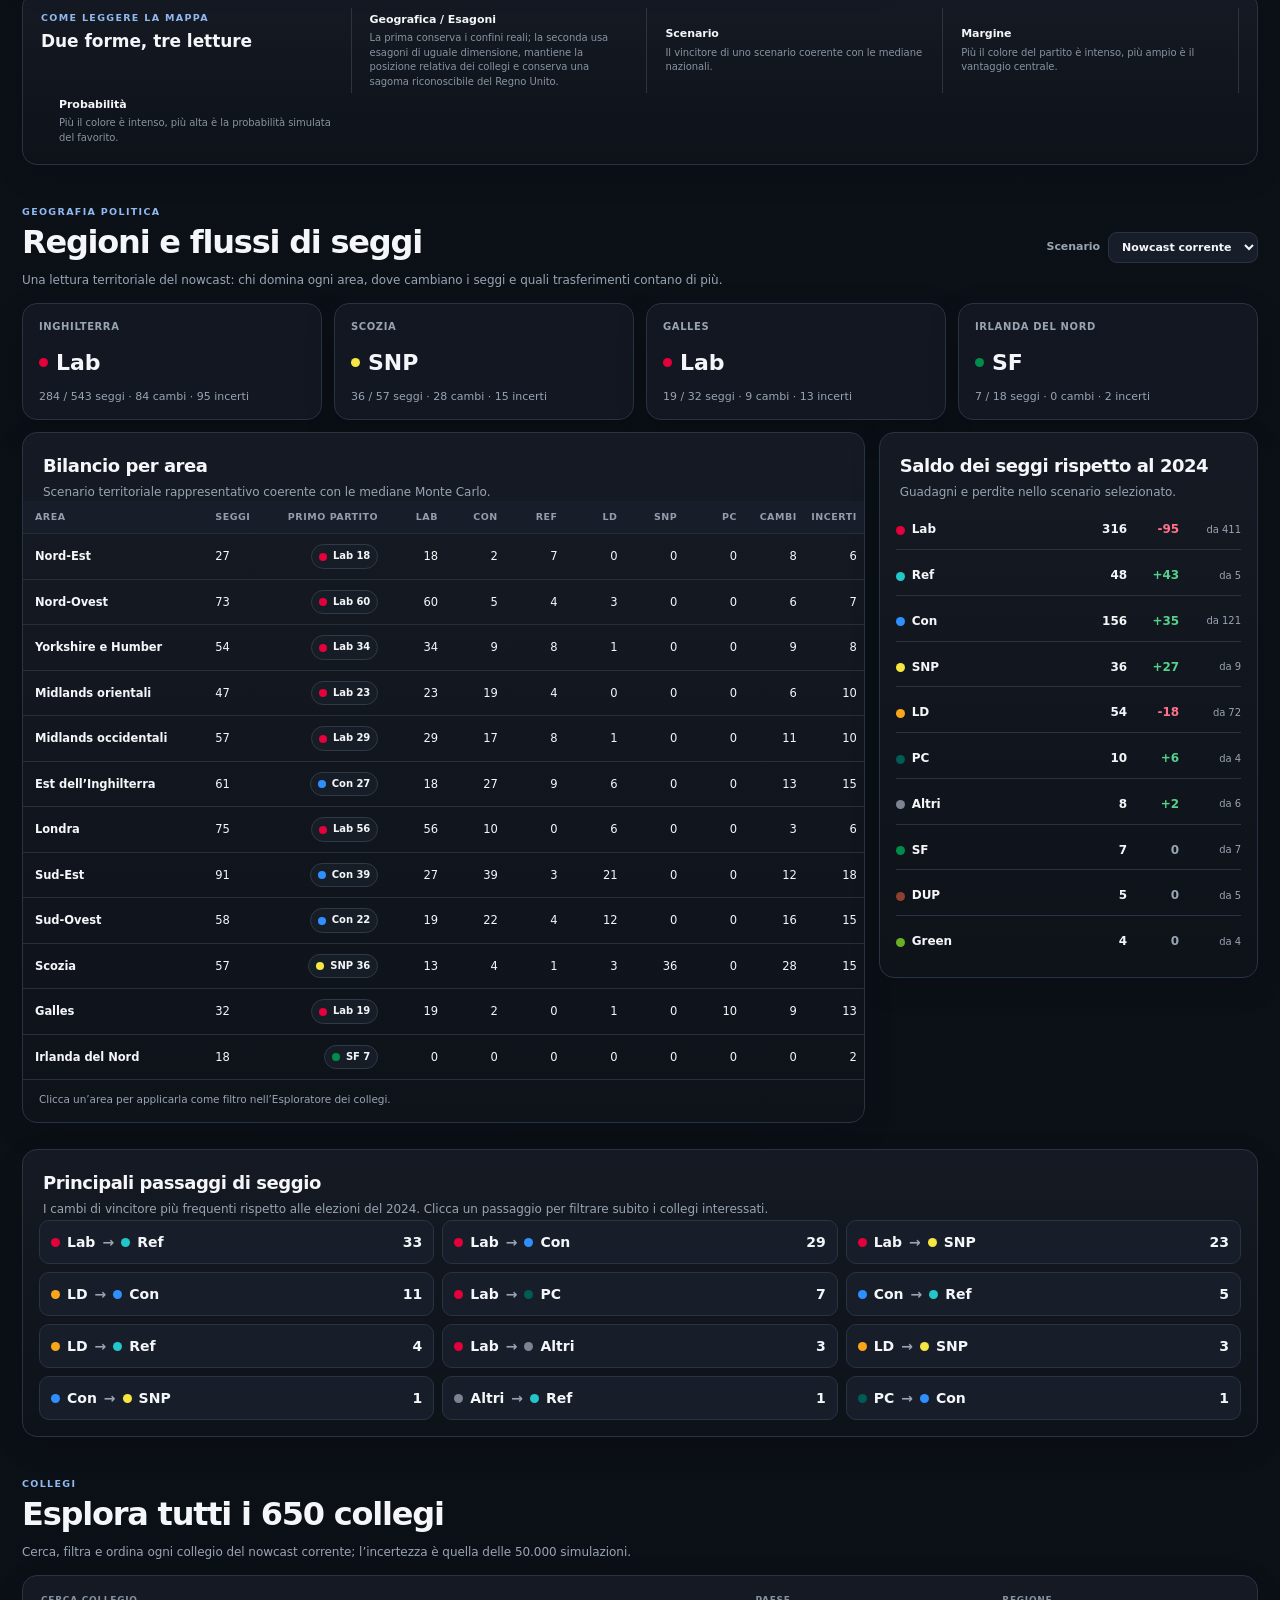
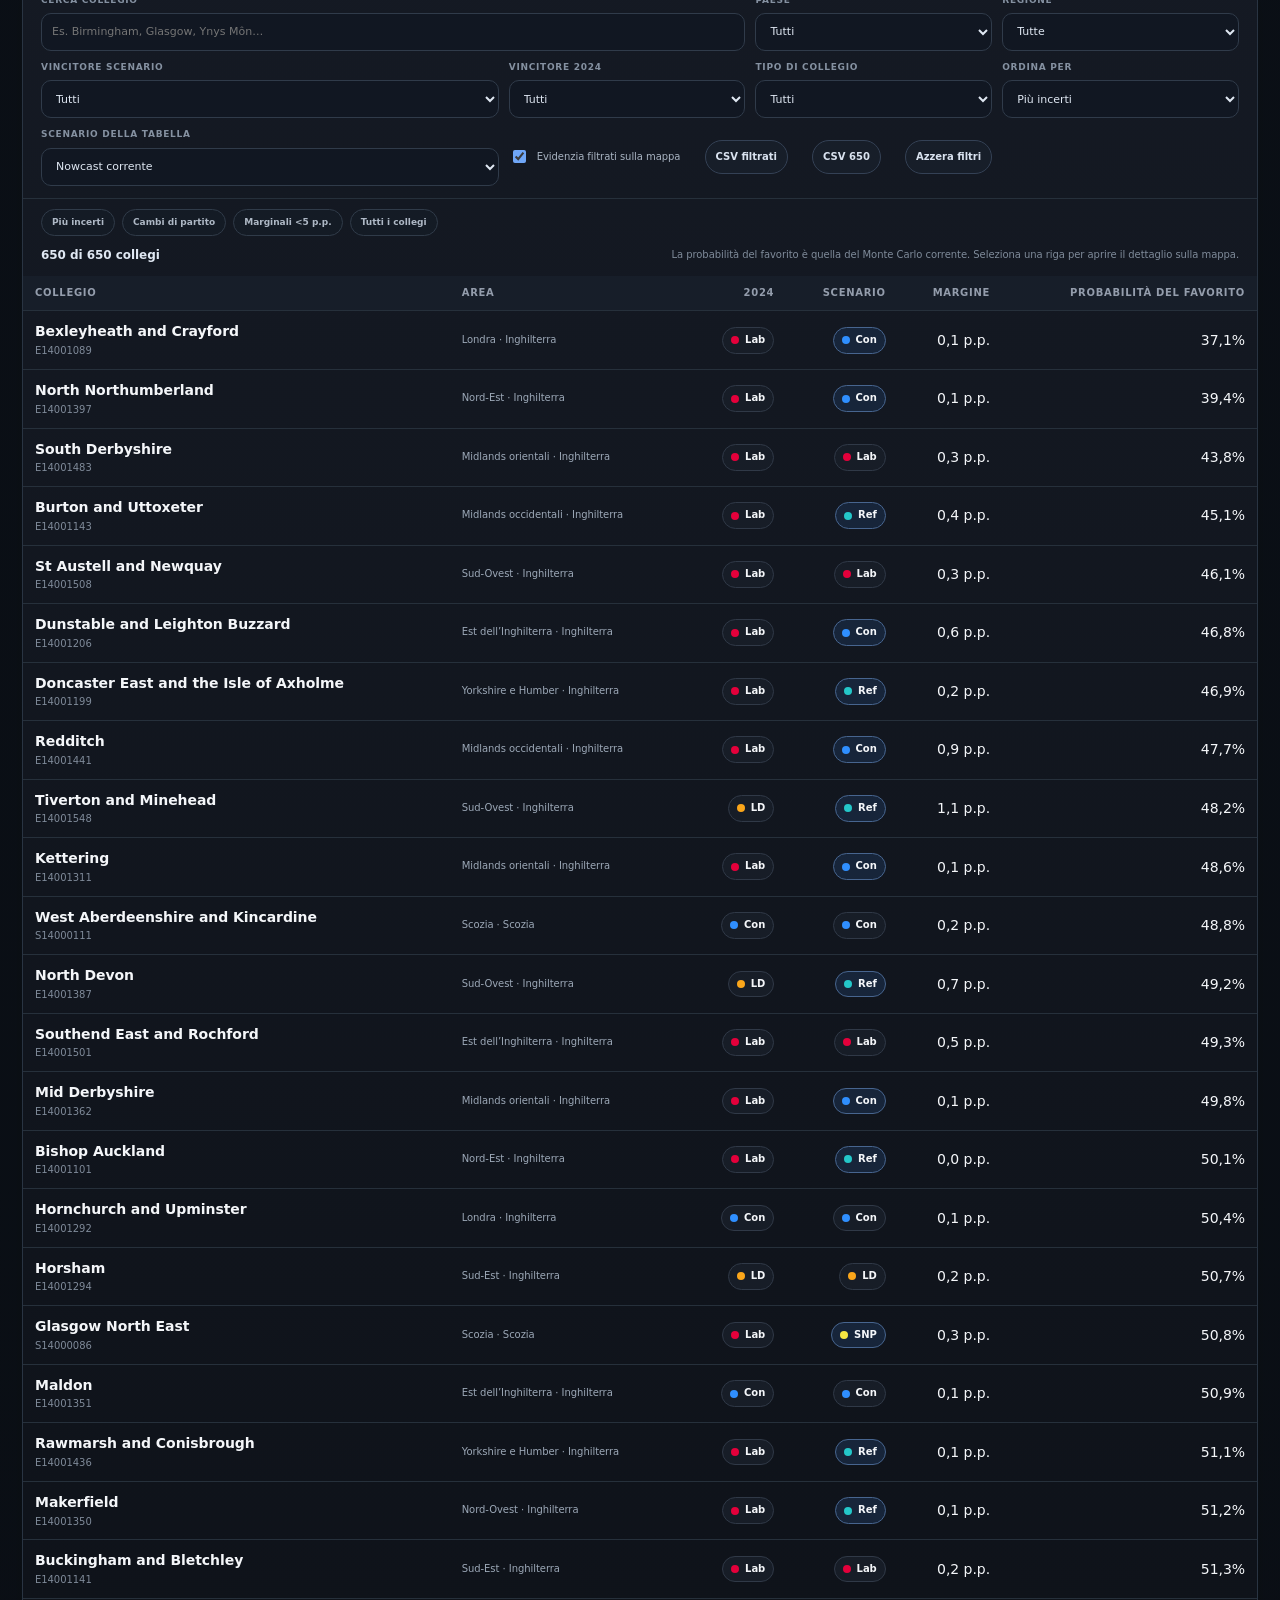
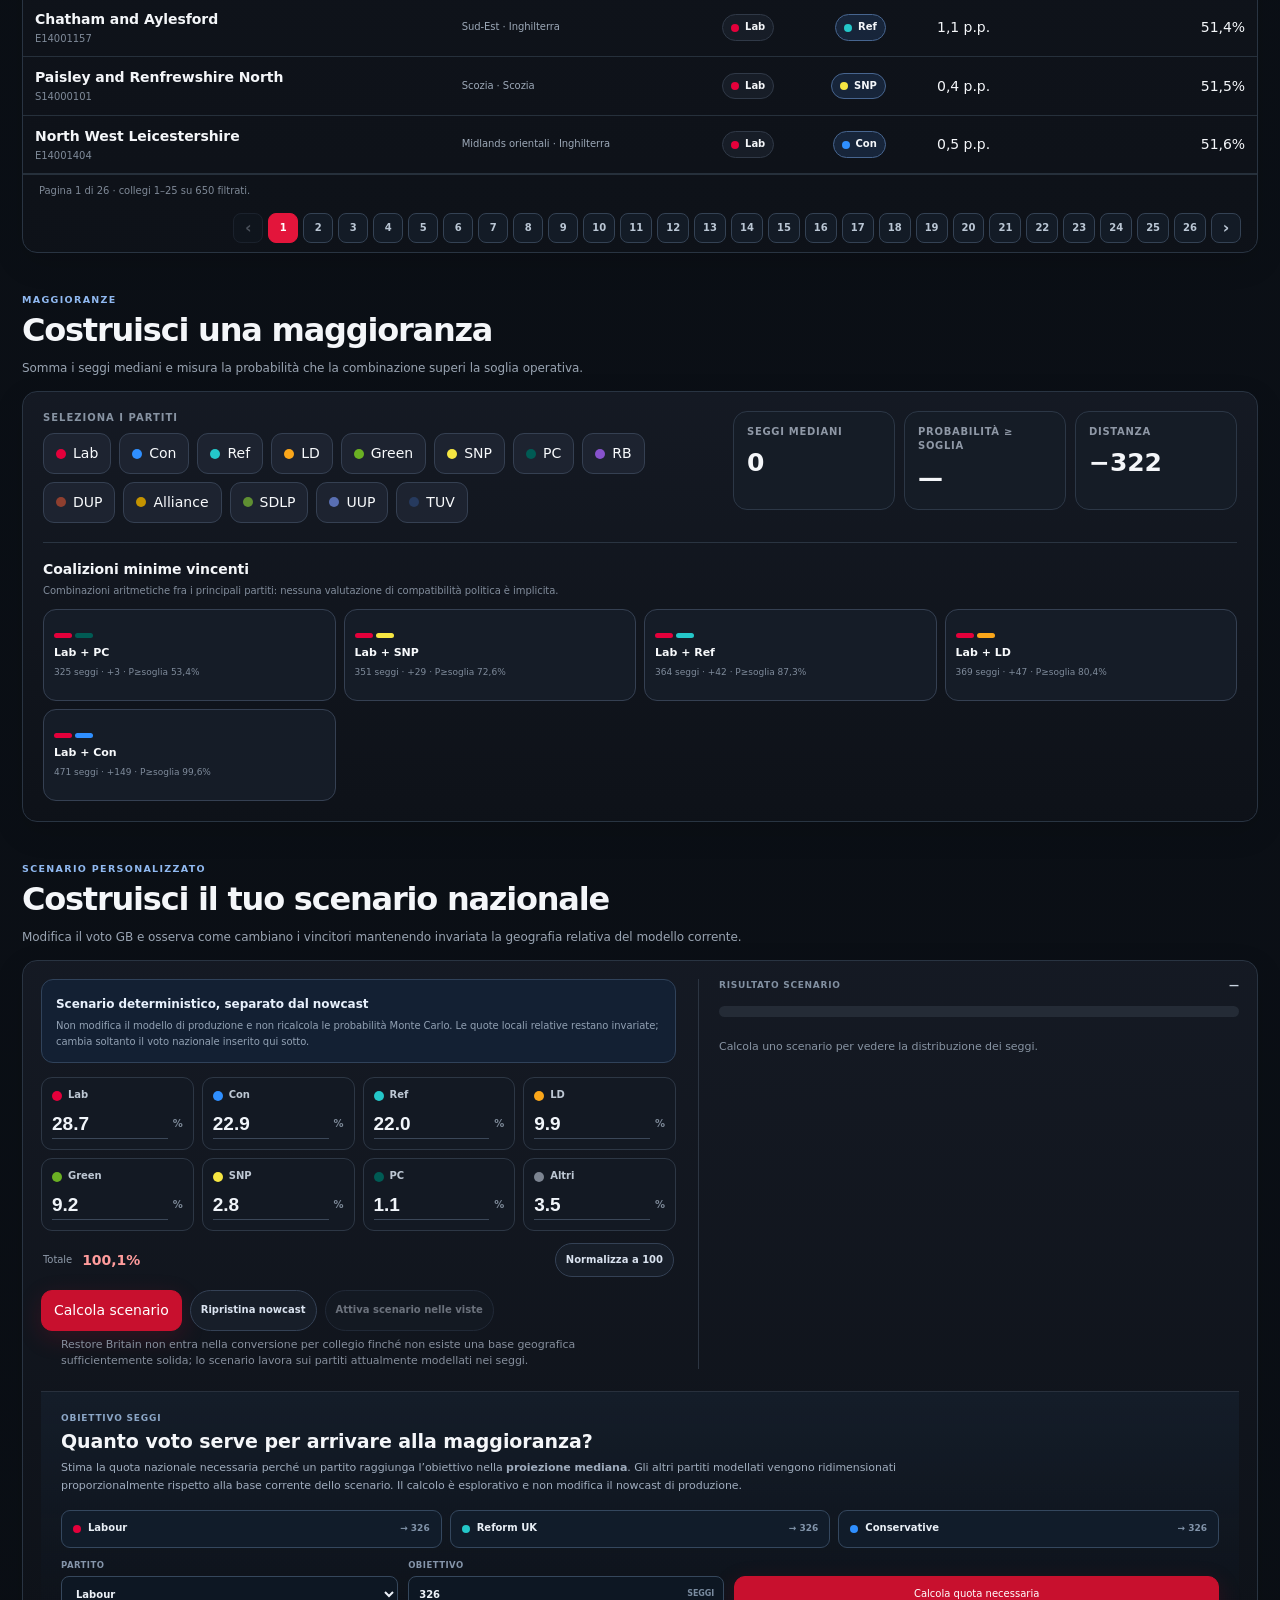
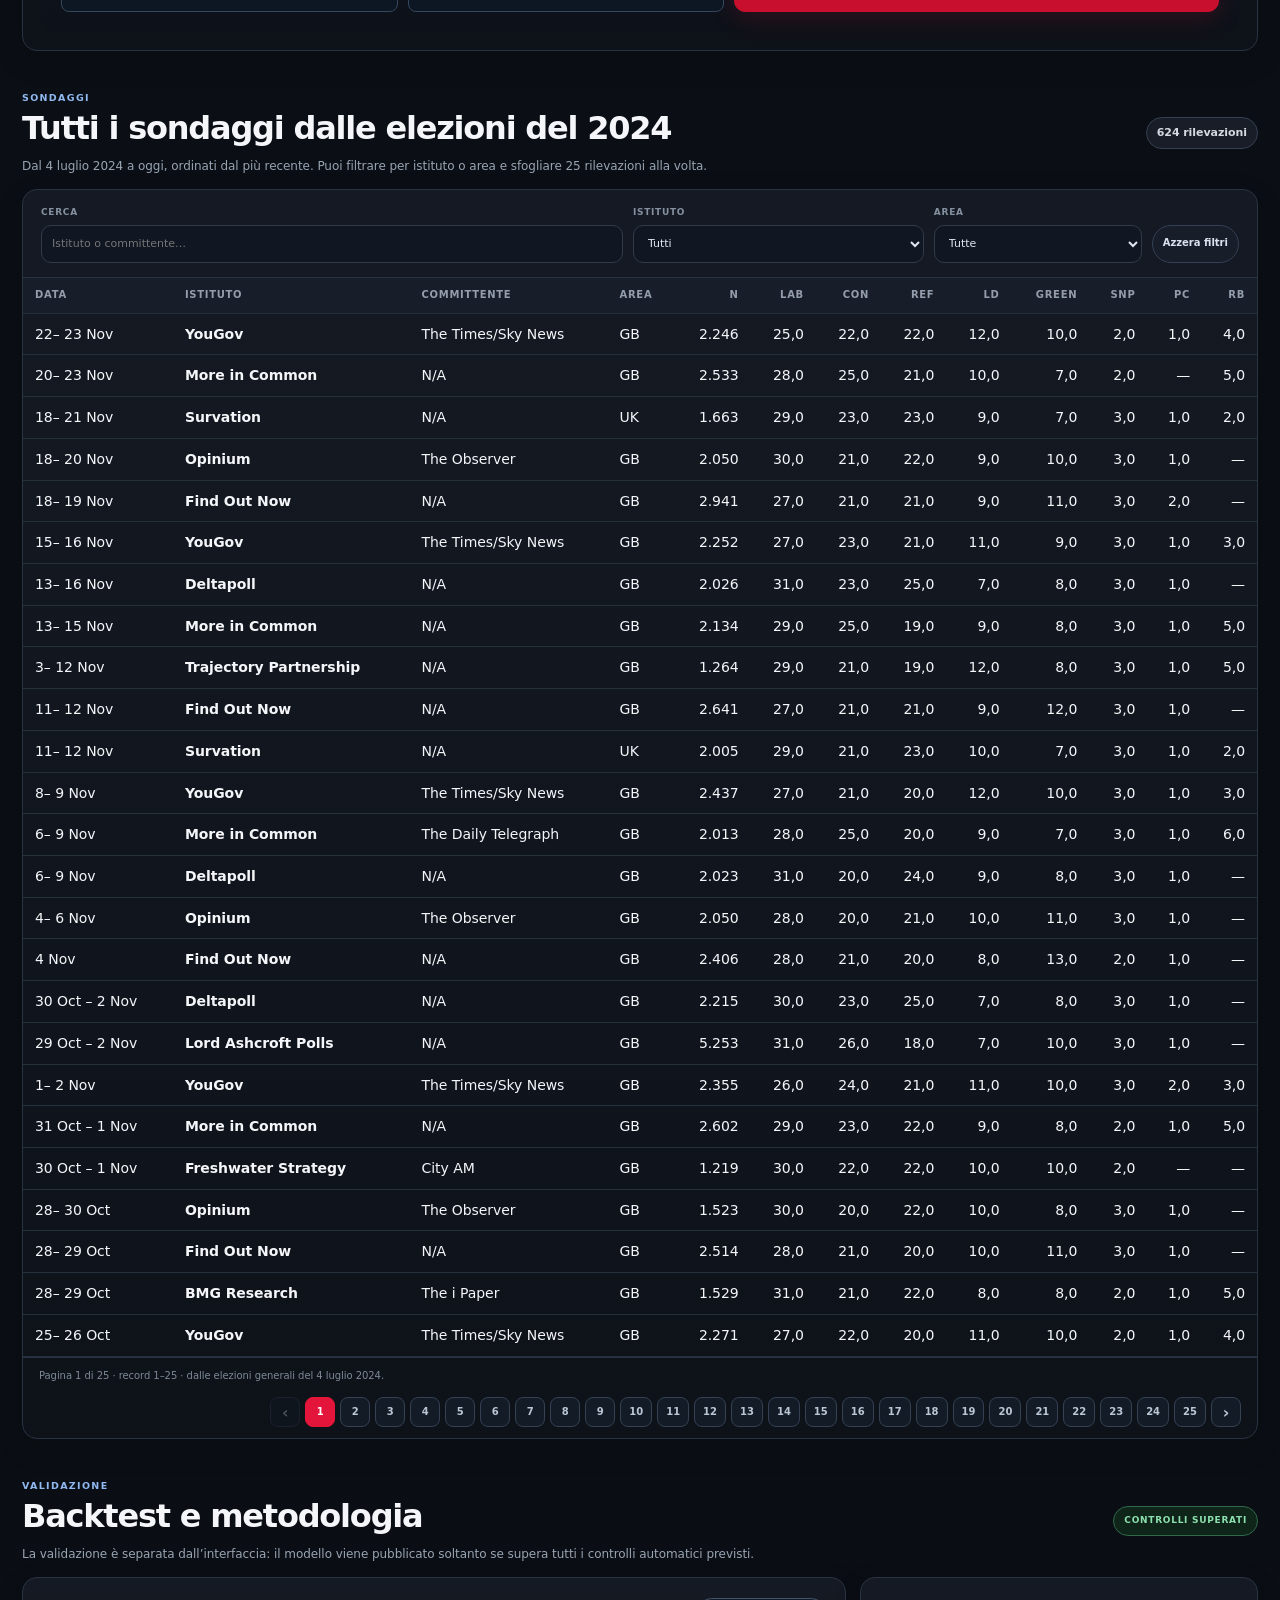
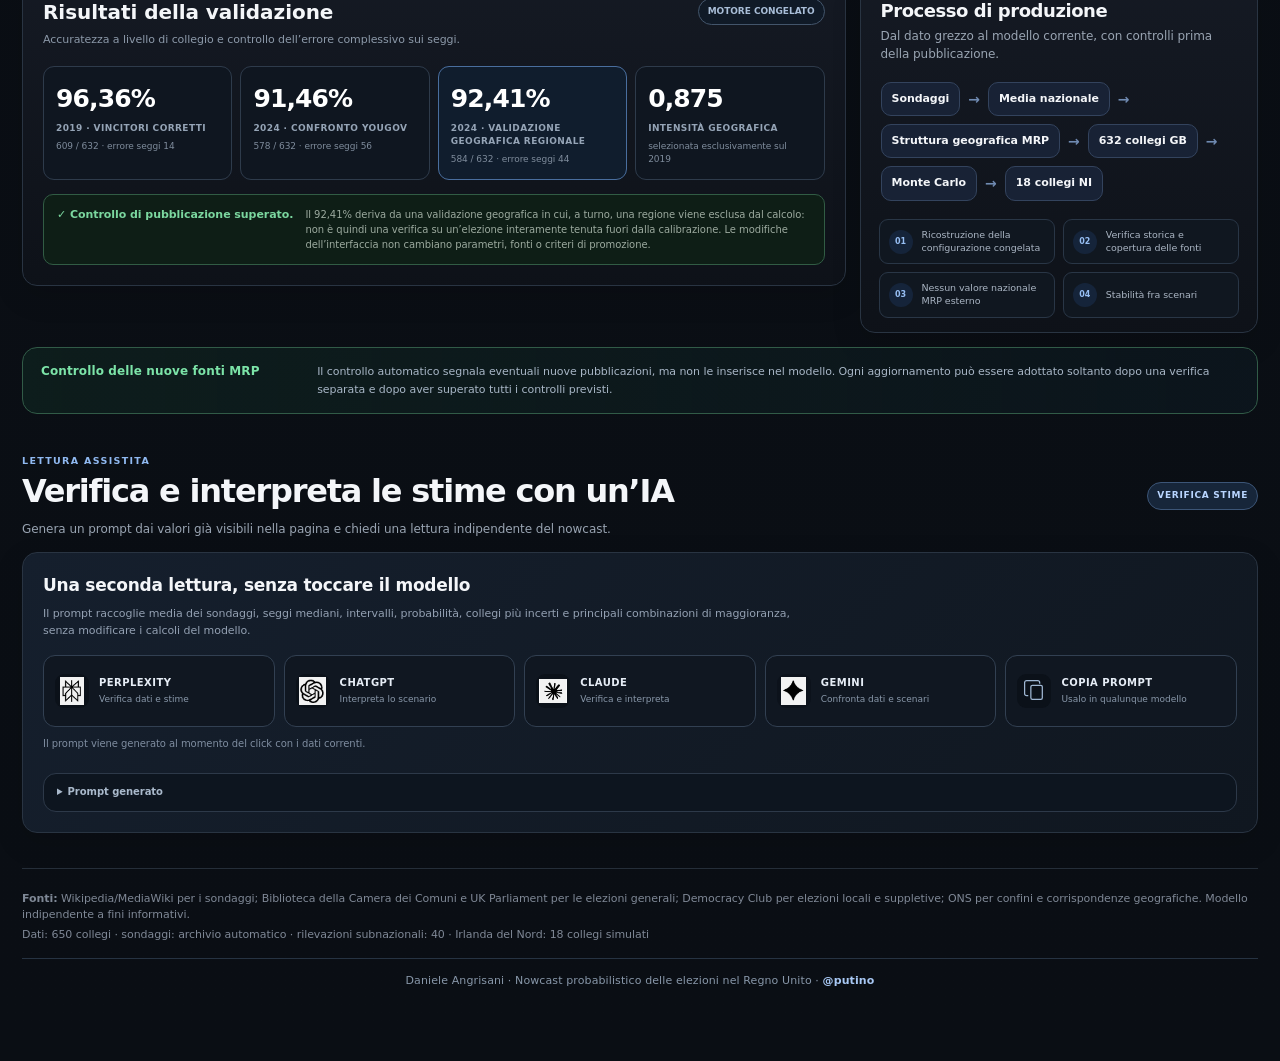
==== commit 8d3de1b2: "chore: refresh model-generated UK social cards [social-card]" ====
--- a/share-facebook.html
+++ b/share-facebook.html
@@ -11,8 +11,8 @@
 <meta property="og:description" content="Riepilogo aggiornato del modello: seggi, emiciclo, sondaggi e probabilità del quadro corrente.">
 <meta property="og:site_name" content="Daniele Angrisani · Modello elettorale UK">
 <meta property="og:locale" content="it_IT">
-<meta property="og:image" content="https://angrisanidj.github.io/modello-uk/social-card-uk-v2.png?v=20261123-b2b6ddc2">
-<meta property="og:image:secure_url" content="https://angrisanidj.github.io/modello-uk/social-card-uk-v2.png?v=20261123-b2b6ddc2">
+<meta property="og:image" content="https://angrisanidj.github.io/modello-uk/social-card-uk-v2.png?v=20261123-344937d9">
+<meta property="og:image:secure_url" content="https://angrisanidj.github.io/modello-uk/social-card-uk-v2.png?v=20261123-344937d9">
 <meta property="og:image:type" content="image/png">
 <meta property="og:image:width" content="1200">
 <meta property="og:image:height" content="630">
@@ -20,7 +20,7 @@
 <meta name="twitter:card" content="summary_large_image">
 <meta name="twitter:title" content="Elezioni nel Regno Unito — Nowcast probabilistico">
 <meta name="twitter:description" content="Riepilogo aggiornato del modello: seggi, emiciclo, sondaggi e probabilità del quadro corrente.">
-<meta name="twitter:image" content="https://angrisanidj.github.io/modello-uk/social-card-uk-v2.png?v=20261123-b2b6ddc2">
+<meta name="twitter:image" content="https://angrisanidj.github.io/modello-uk/social-card-uk-v2.png?v=20261123-344937d9">
 <meta name="twitter:image:alt" content="Nowcast delle elezioni nel Regno Unito: emiciclo, seggi e sondaggi aggiornati dal modello.">
 <meta name="twitter:url" content="https://angrisanidj.github.io/modello-uk/share-facebook.html">
 <link rel="canonical" href="https://angrisanidj.github.io/modello-uk/share-facebook.html">
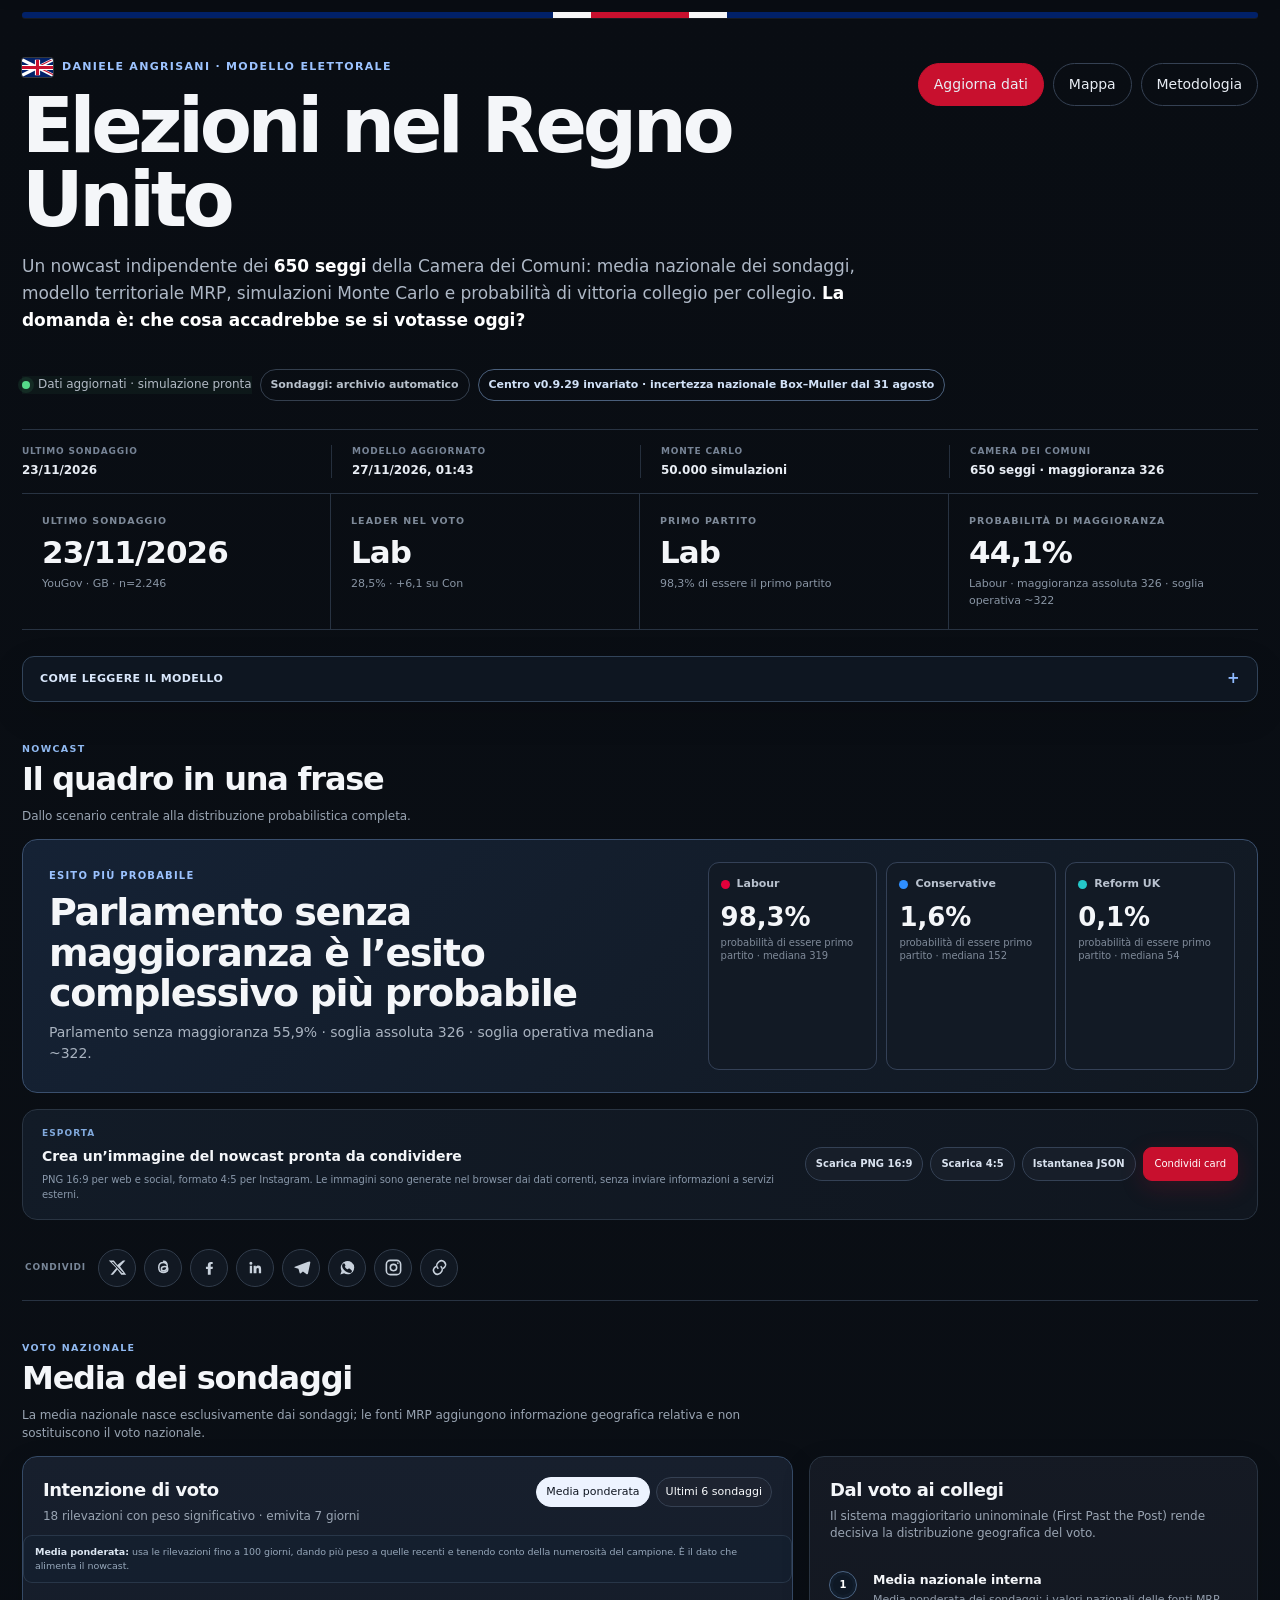
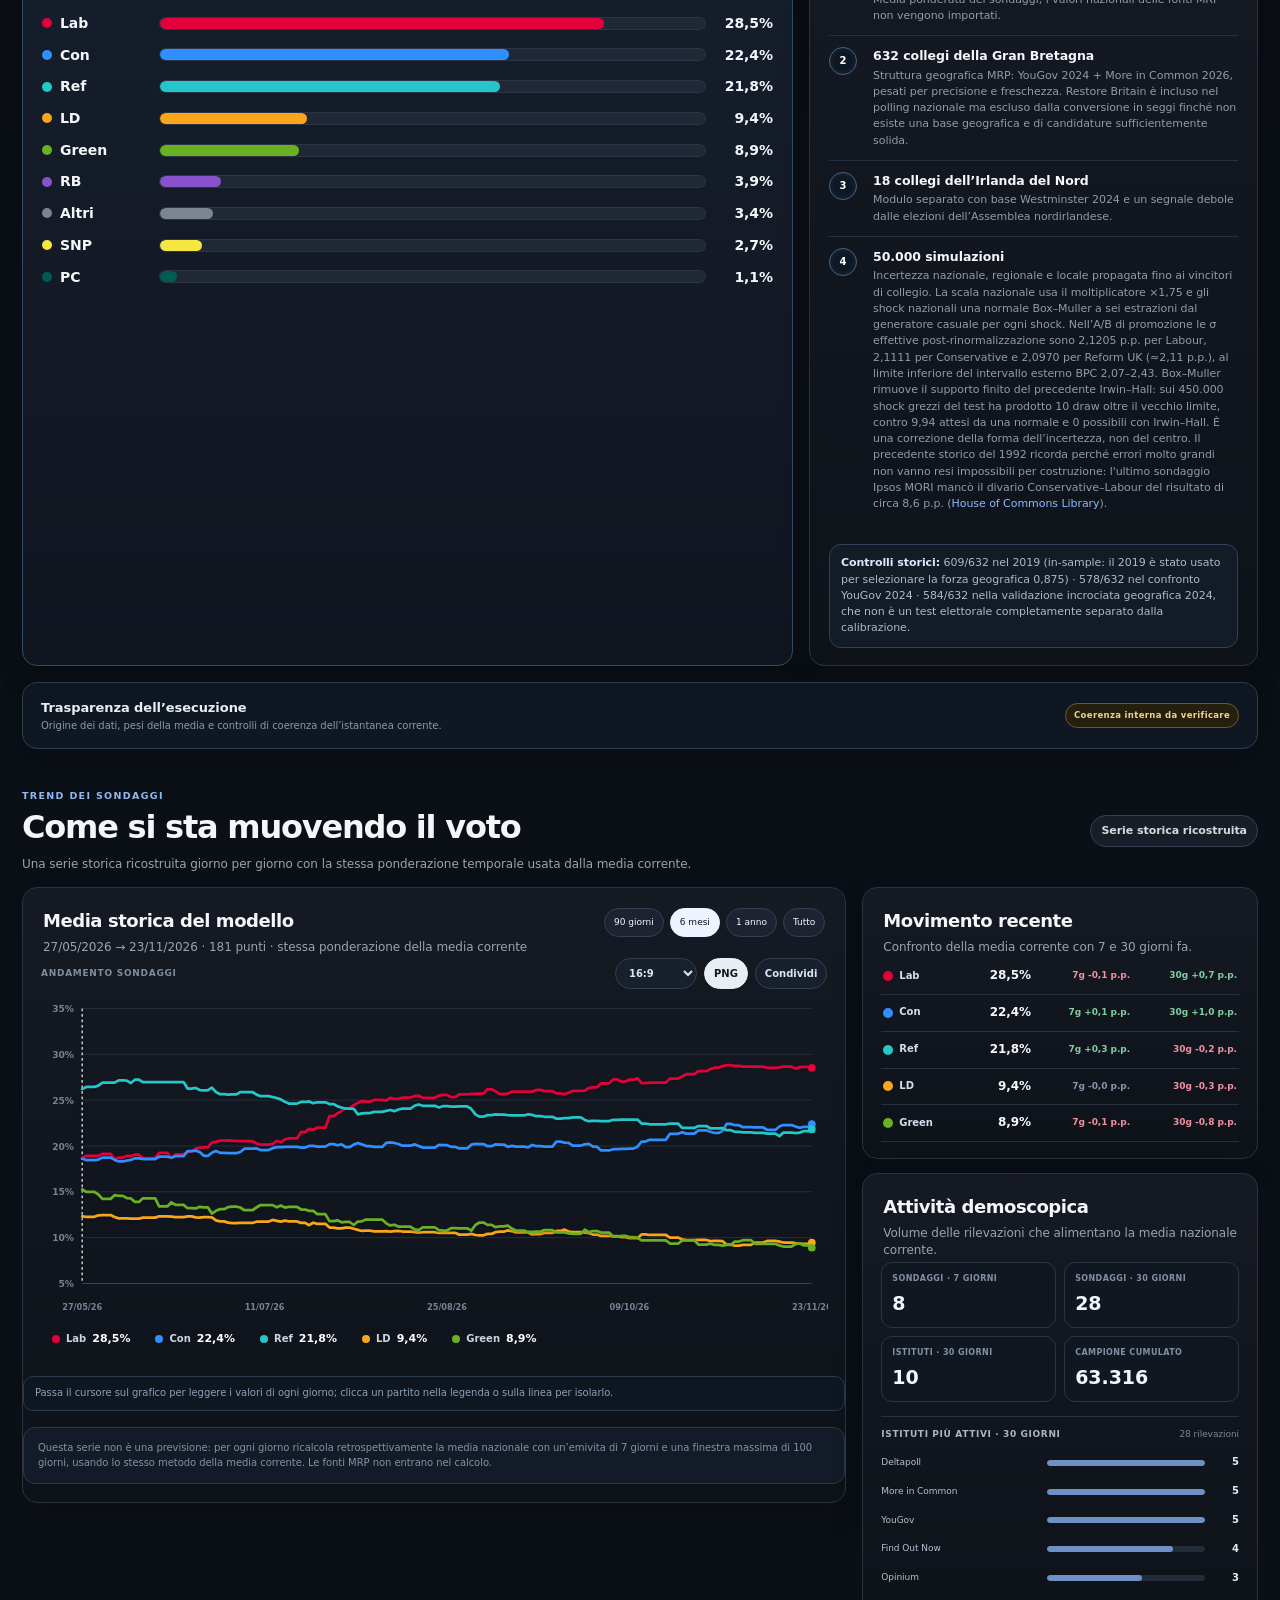
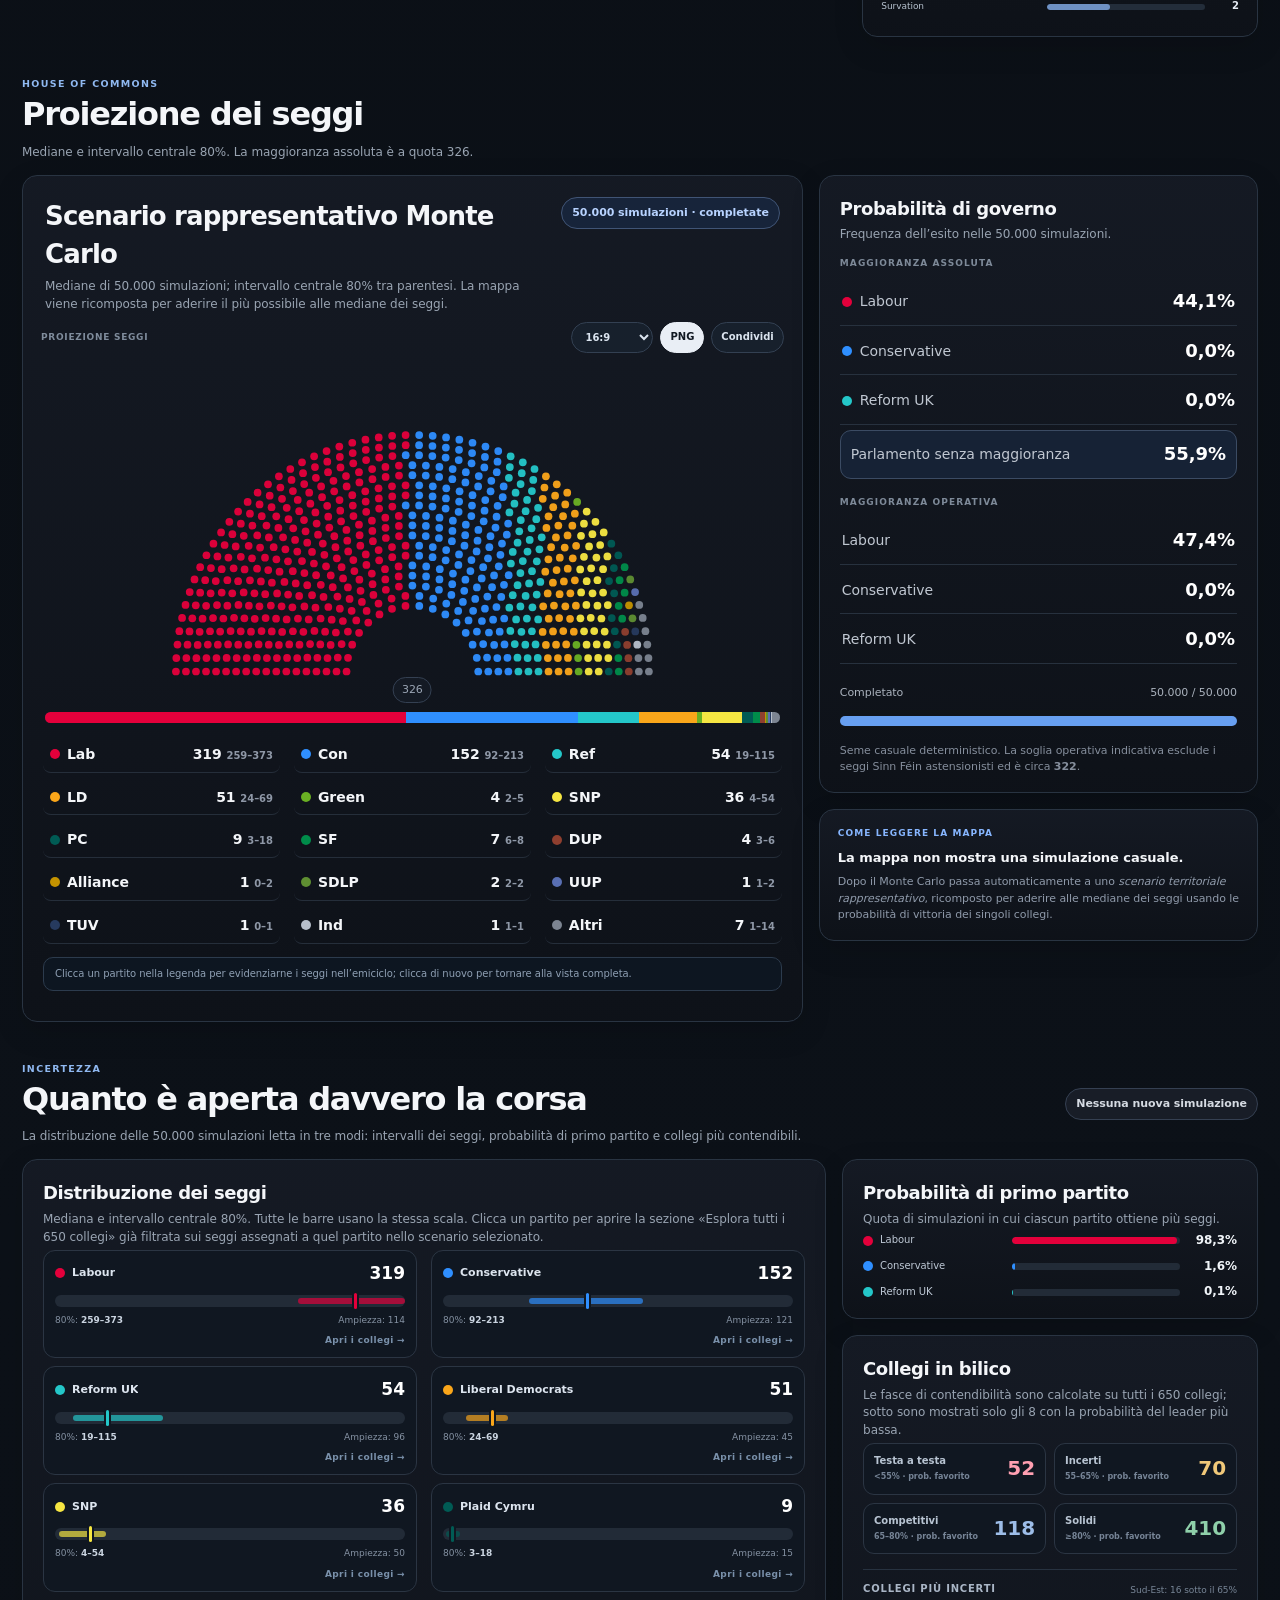
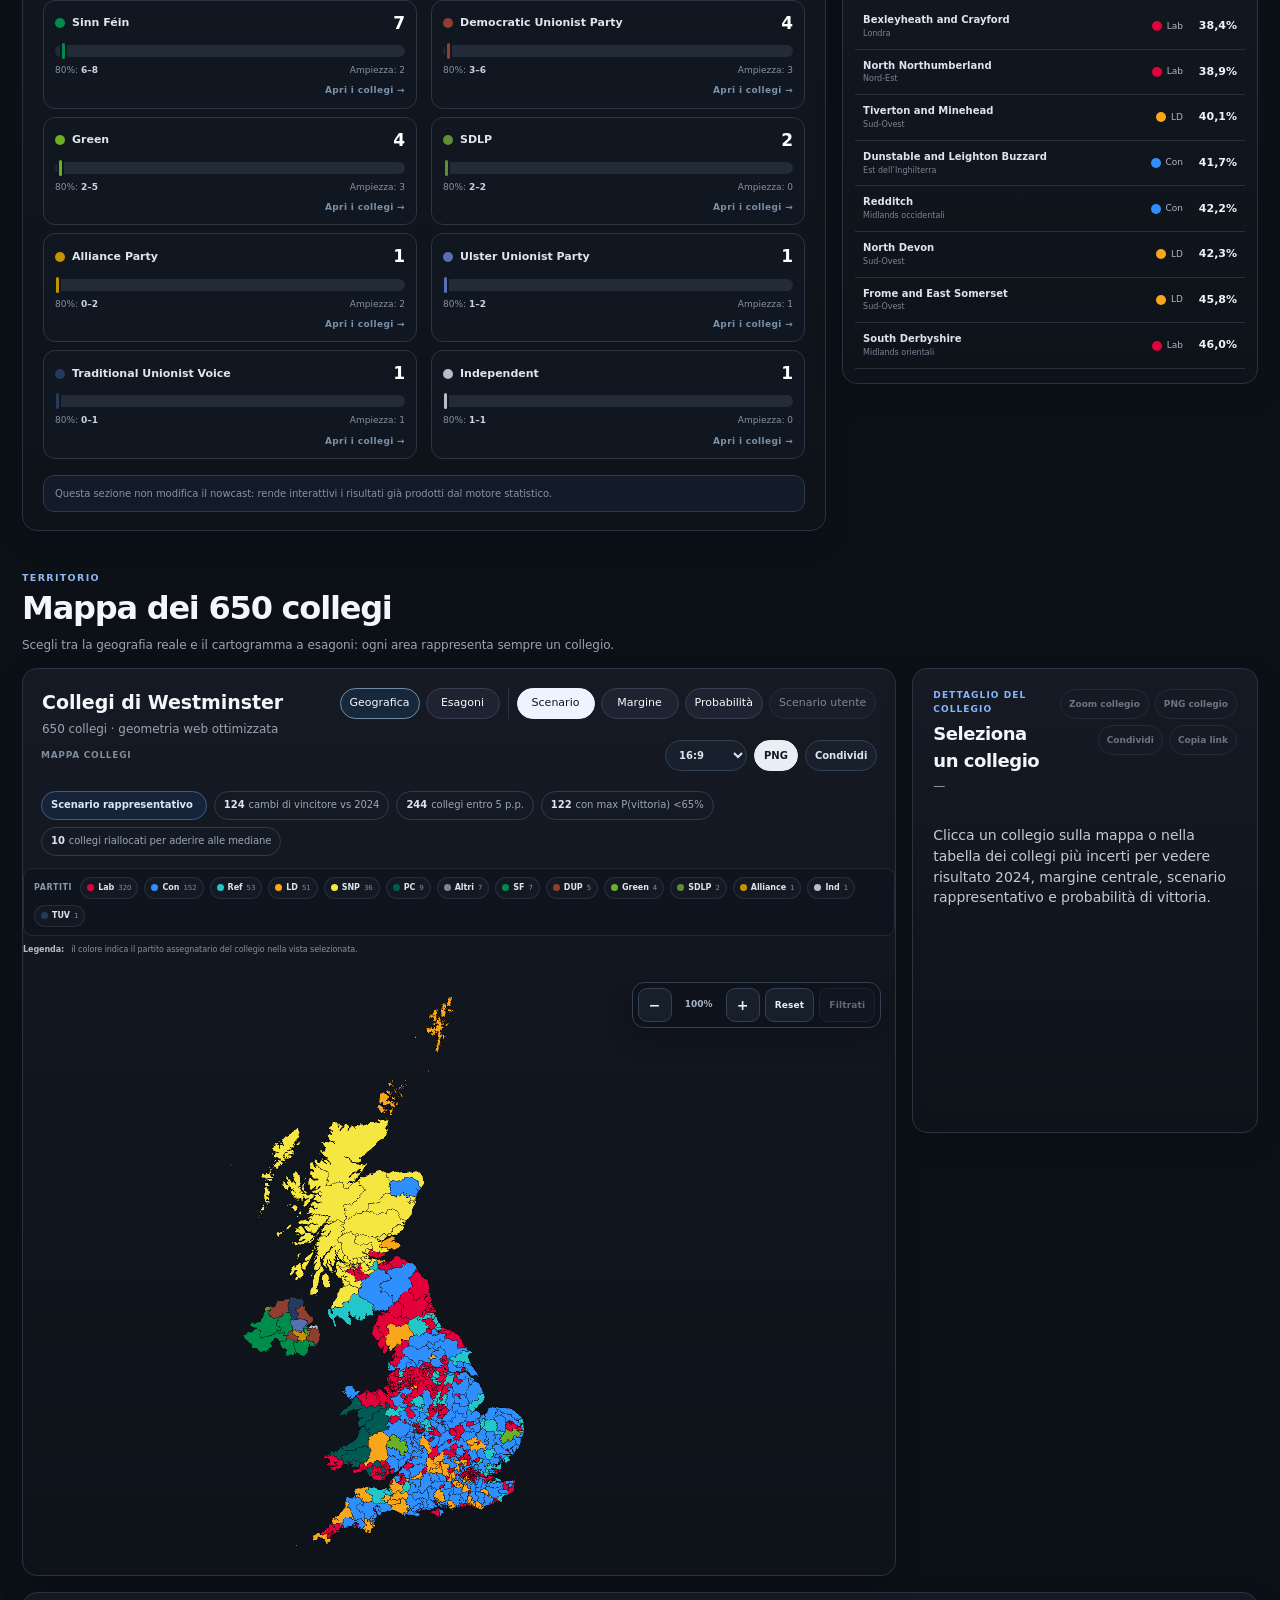
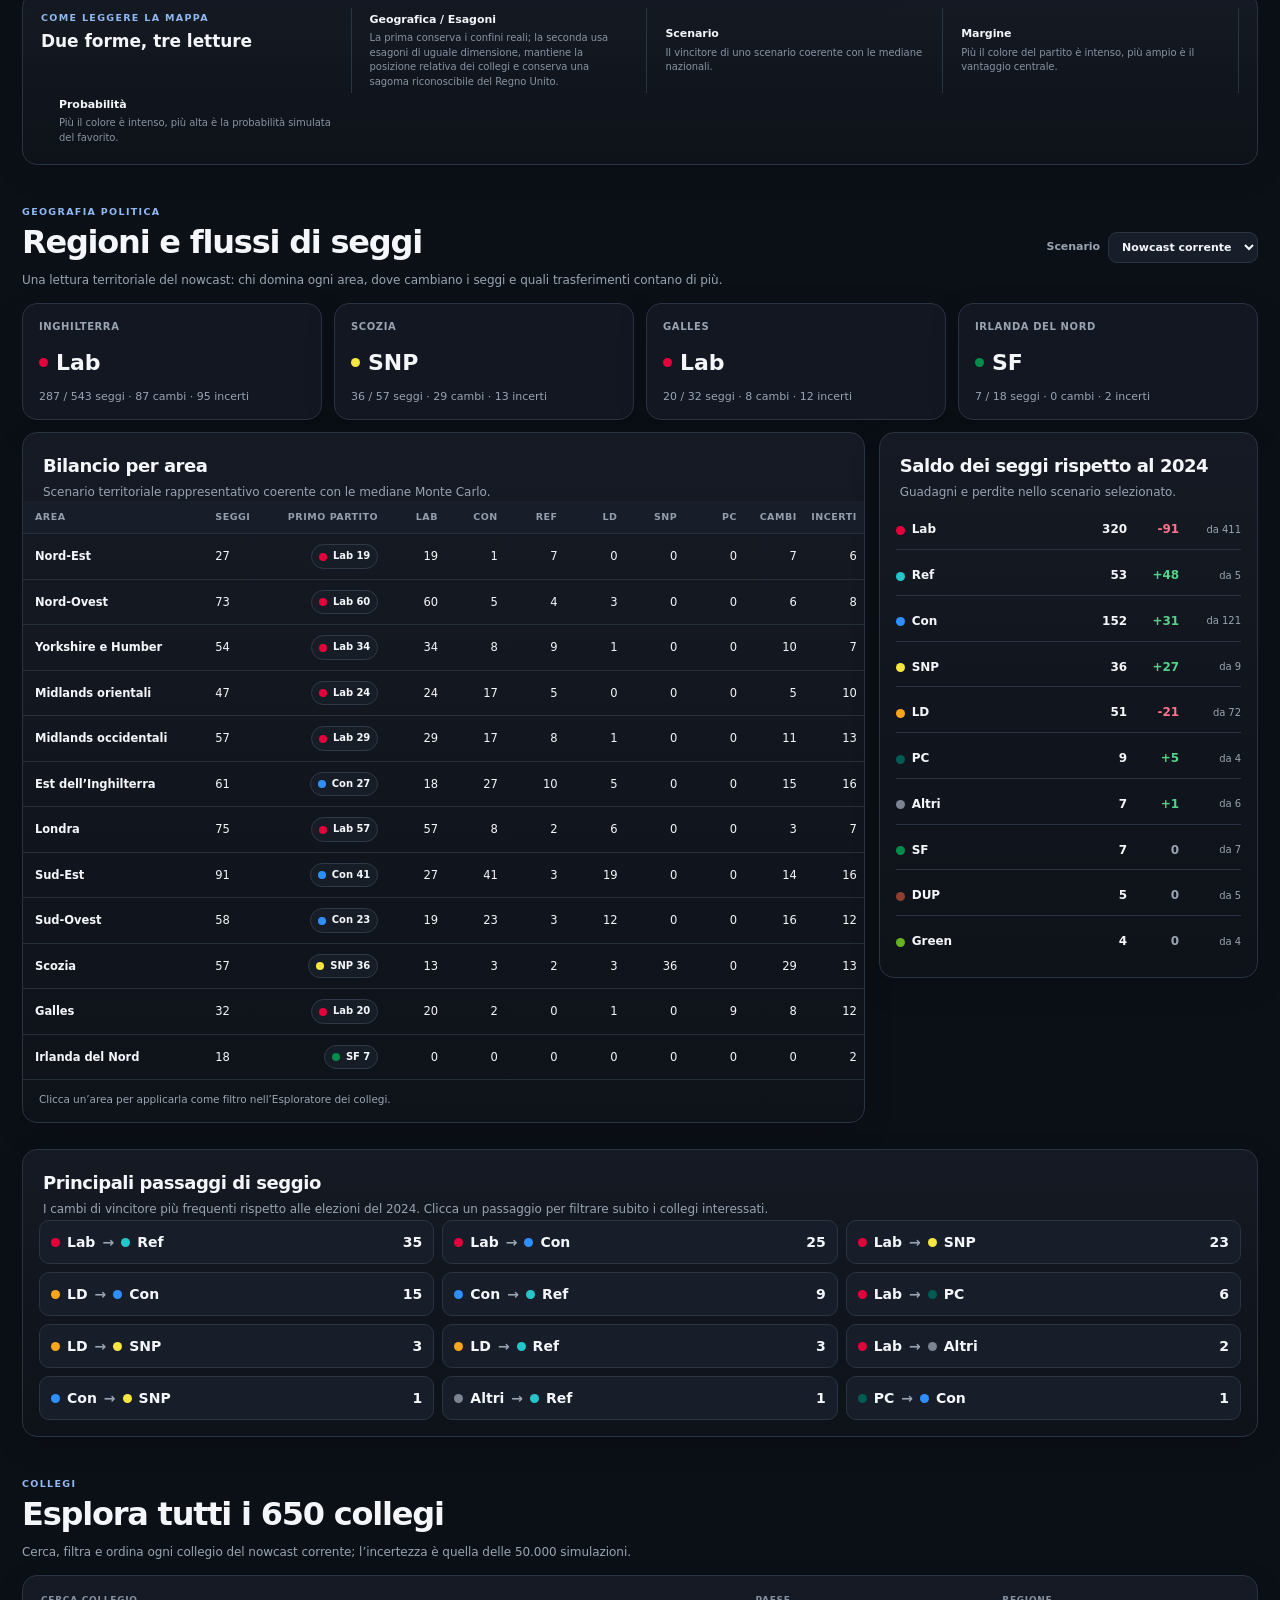
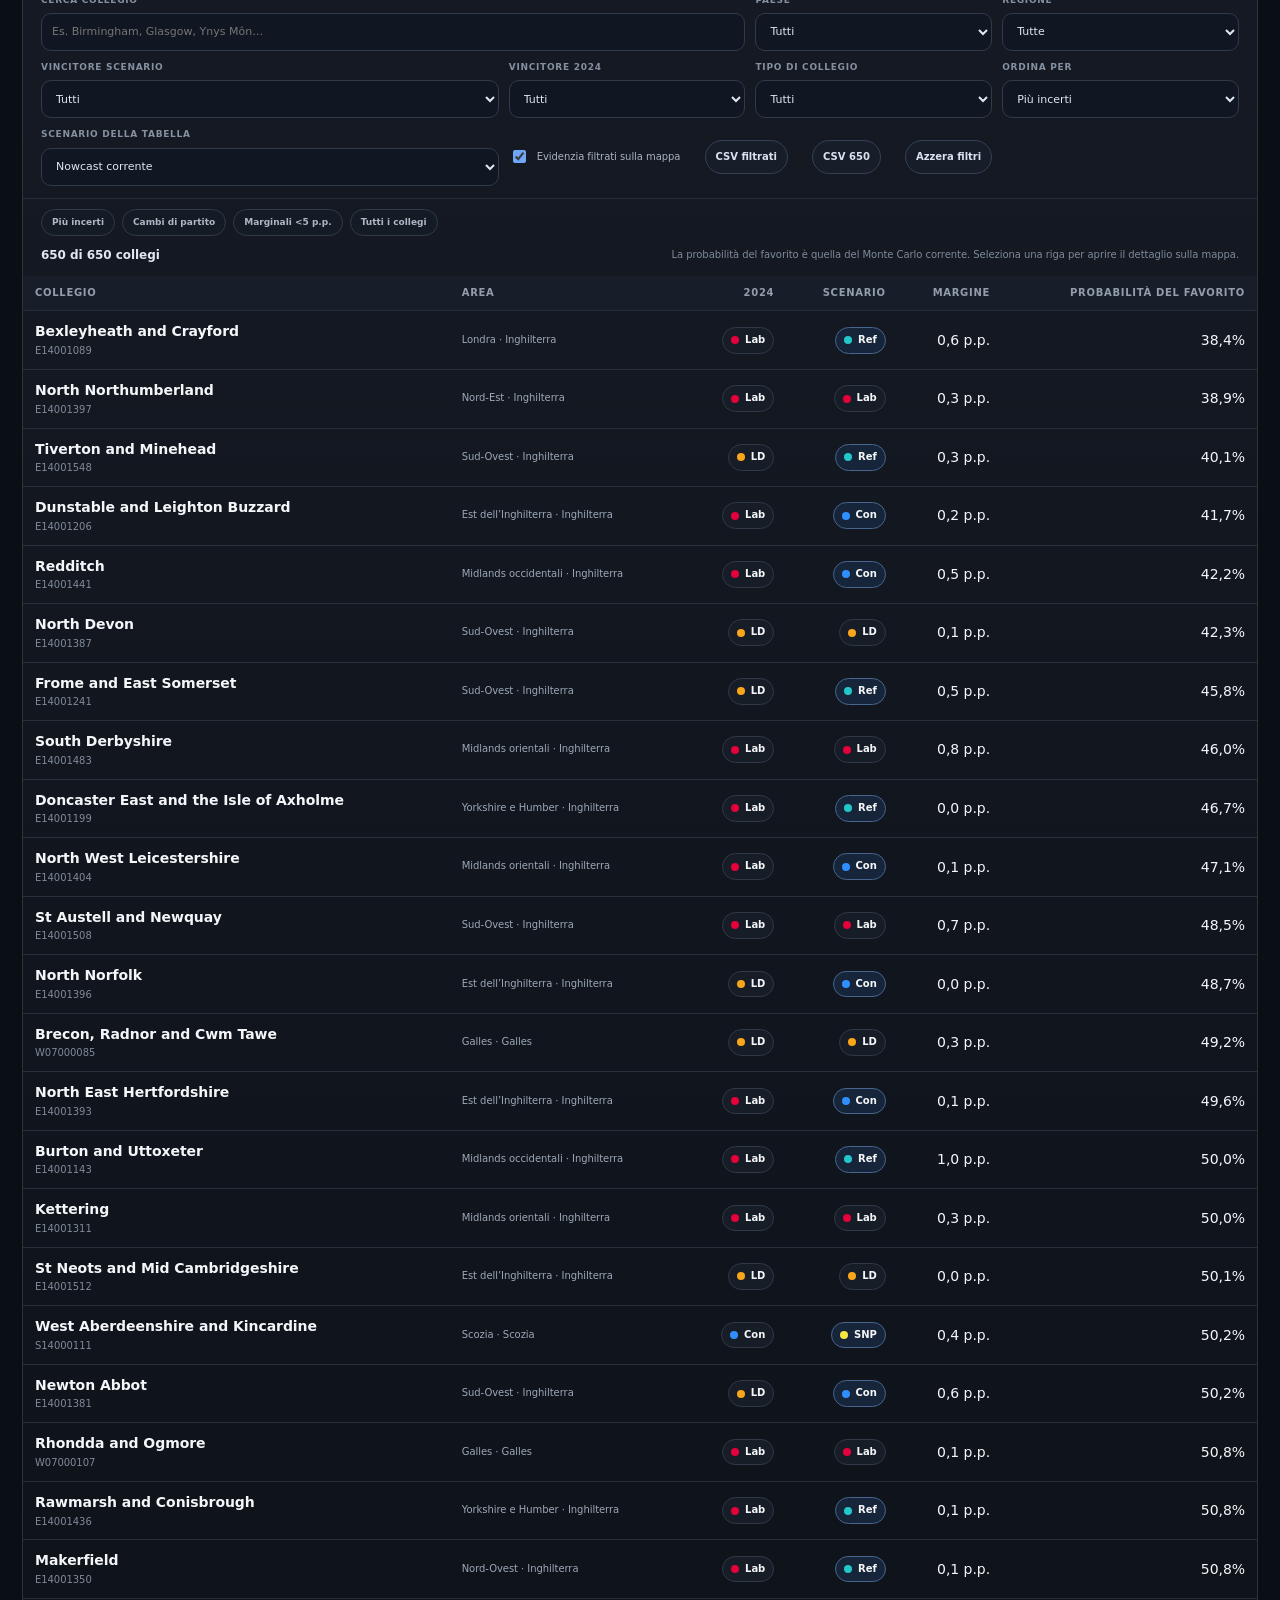
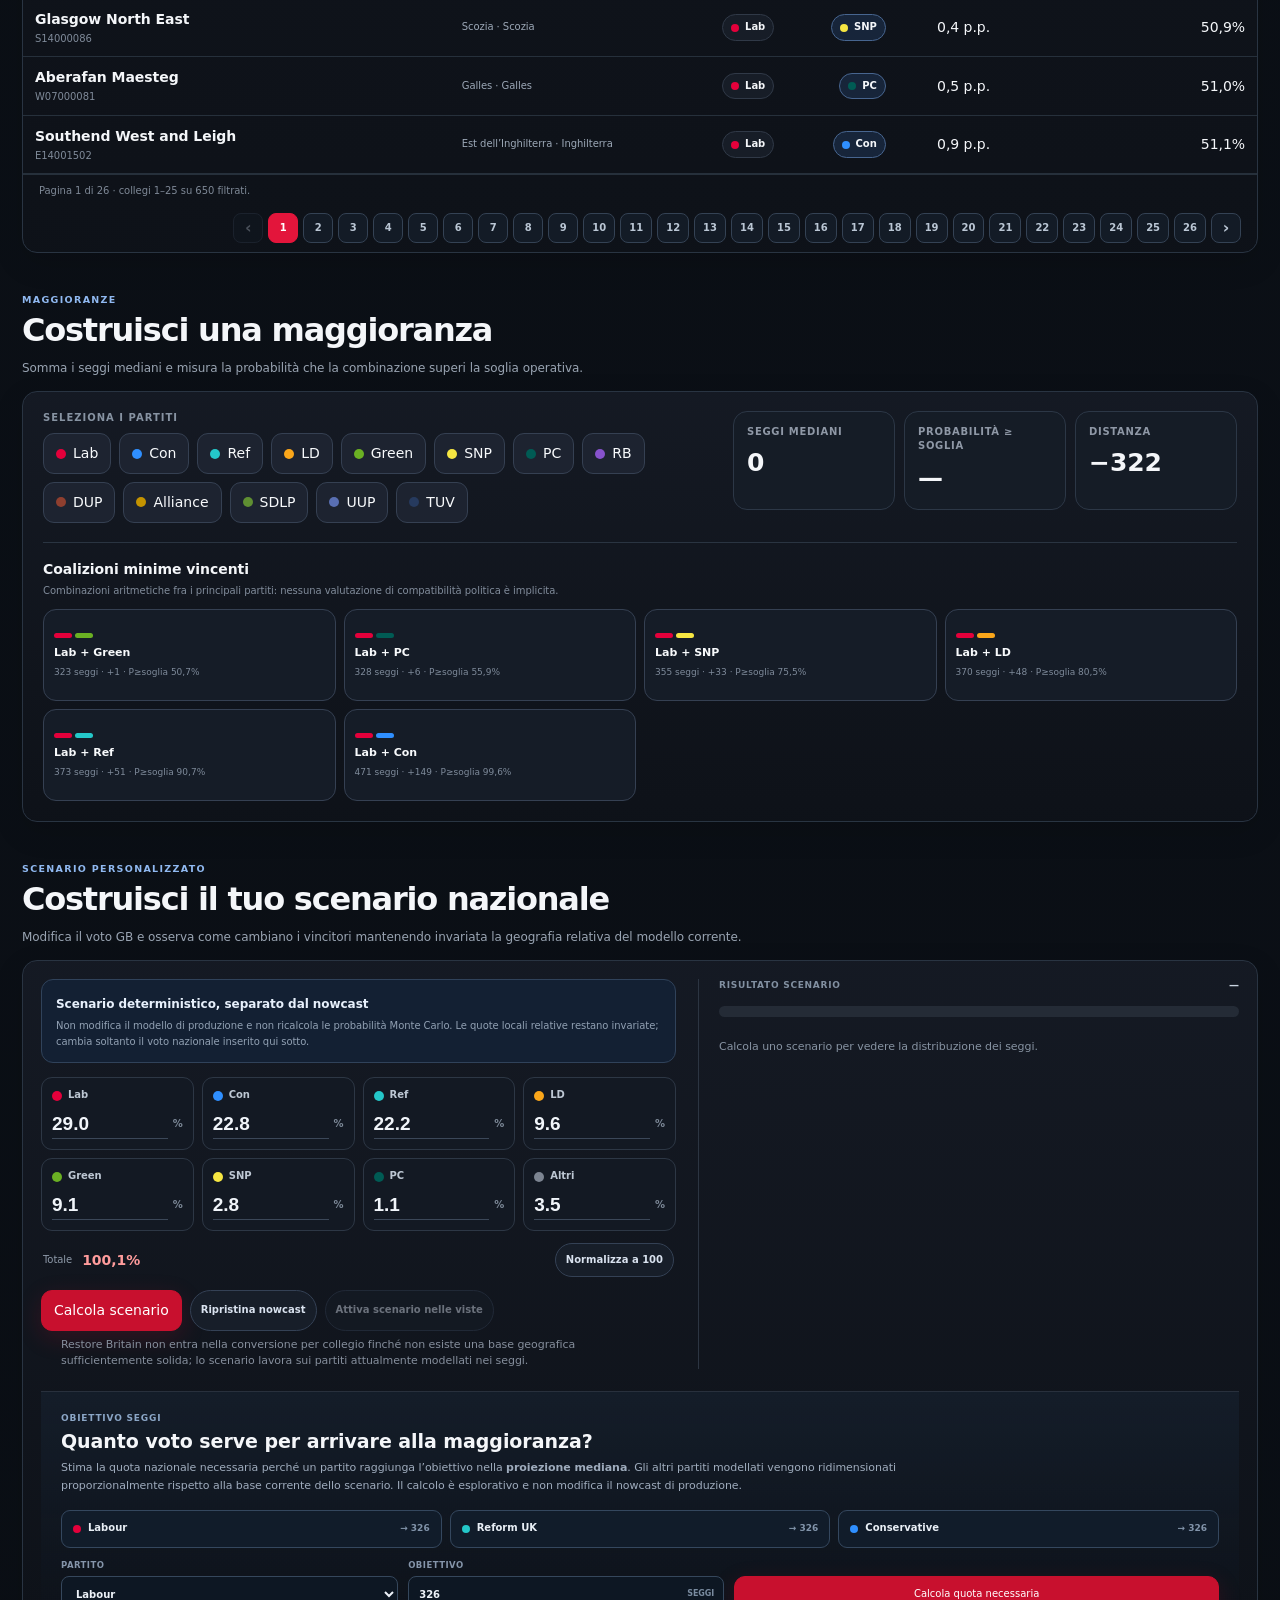
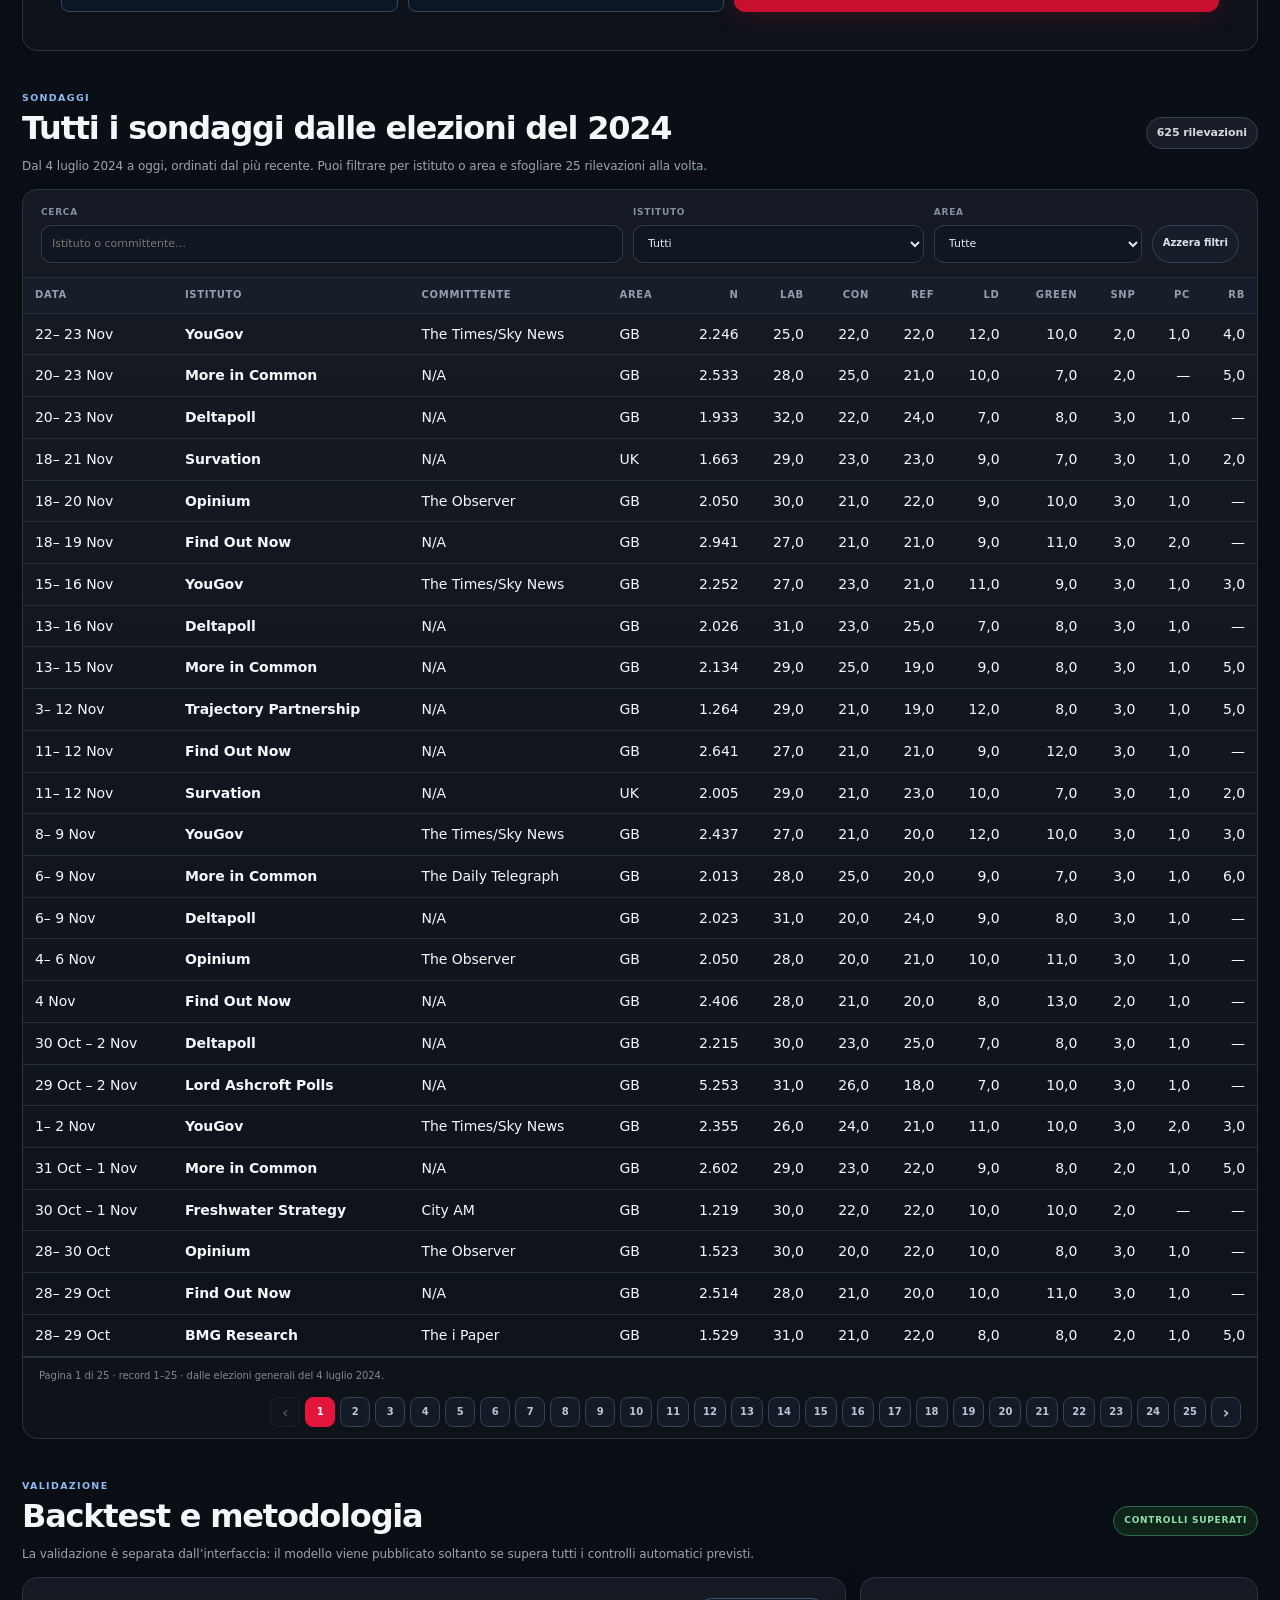
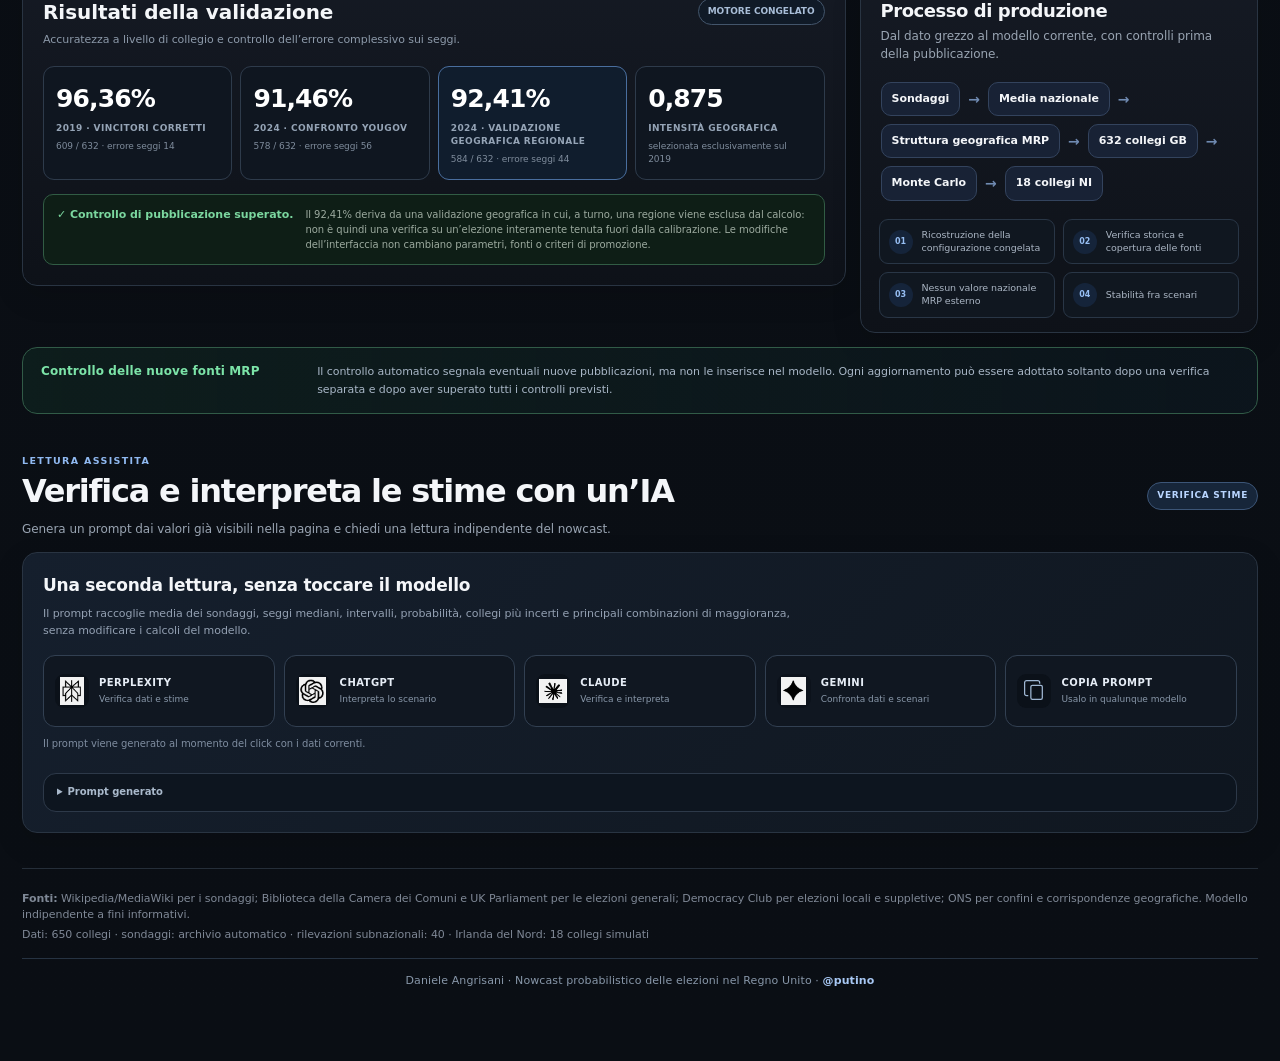
==== commit 9eb826fe: "chore: refresh model-generated UK social cards [social-card]" ====
--- a/share-facebook.html
+++ b/share-facebook.html
@@ -11,8 +11,8 @@
 <meta property="og:description" content="Riepilogo aggiornato del modello: seggi, emiciclo, sondaggi e probabilità del quadro corrente.">
 <meta property="og:site_name" content="Daniele Angrisani · Modello elettorale UK">
 <meta property="og:locale" content="it_IT">
-<meta property="og:image" content="https://angrisanidj.github.io/modello-uk/social-card-uk-v2.png?v=20261123-344937d9">
-<meta property="og:image:secure_url" content="https://angrisanidj.github.io/modello-uk/social-card-uk-v2.png?v=20261123-344937d9">
+<meta property="og:image" content="https://angrisanidj.github.io/modello-uk/social-card-uk-v2.png?v=20261123-ca7bc998">
+<meta property="og:image:secure_url" content="https://angrisanidj.github.io/modello-uk/social-card-uk-v2.png?v=20261123-ca7bc998">
 <meta property="og:image:type" content="image/png">
 <meta property="og:image:width" content="1200">
 <meta property="og:image:height" content="630">
@@ -20,7 +20,7 @@
 <meta name="twitter:card" content="summary_large_image">
 <meta name="twitter:title" content="Elezioni nel Regno Unito — Nowcast probabilistico">
 <meta name="twitter:description" content="Riepilogo aggiornato del modello: seggi, emiciclo, sondaggi e probabilità del quadro corrente.">
-<meta name="twitter:image" content="https://angrisanidj.github.io/modello-uk/social-card-uk-v2.png?v=20261123-344937d9">
+<meta name="twitter:image" content="https://angrisanidj.github.io/modello-uk/social-card-uk-v2.png?v=20261123-ca7bc998">
 <meta name="twitter:image:alt" content="Nowcast delle elezioni nel Regno Unito: emiciclo, seggi e sondaggi aggiornati dal modello.">
 <meta name="twitter:url" content="https://angrisanidj.github.io/modello-uk/share-facebook.html">
 <link rel="canonical" href="https://angrisanidj.github.io/modello-uk/share-facebook.html">
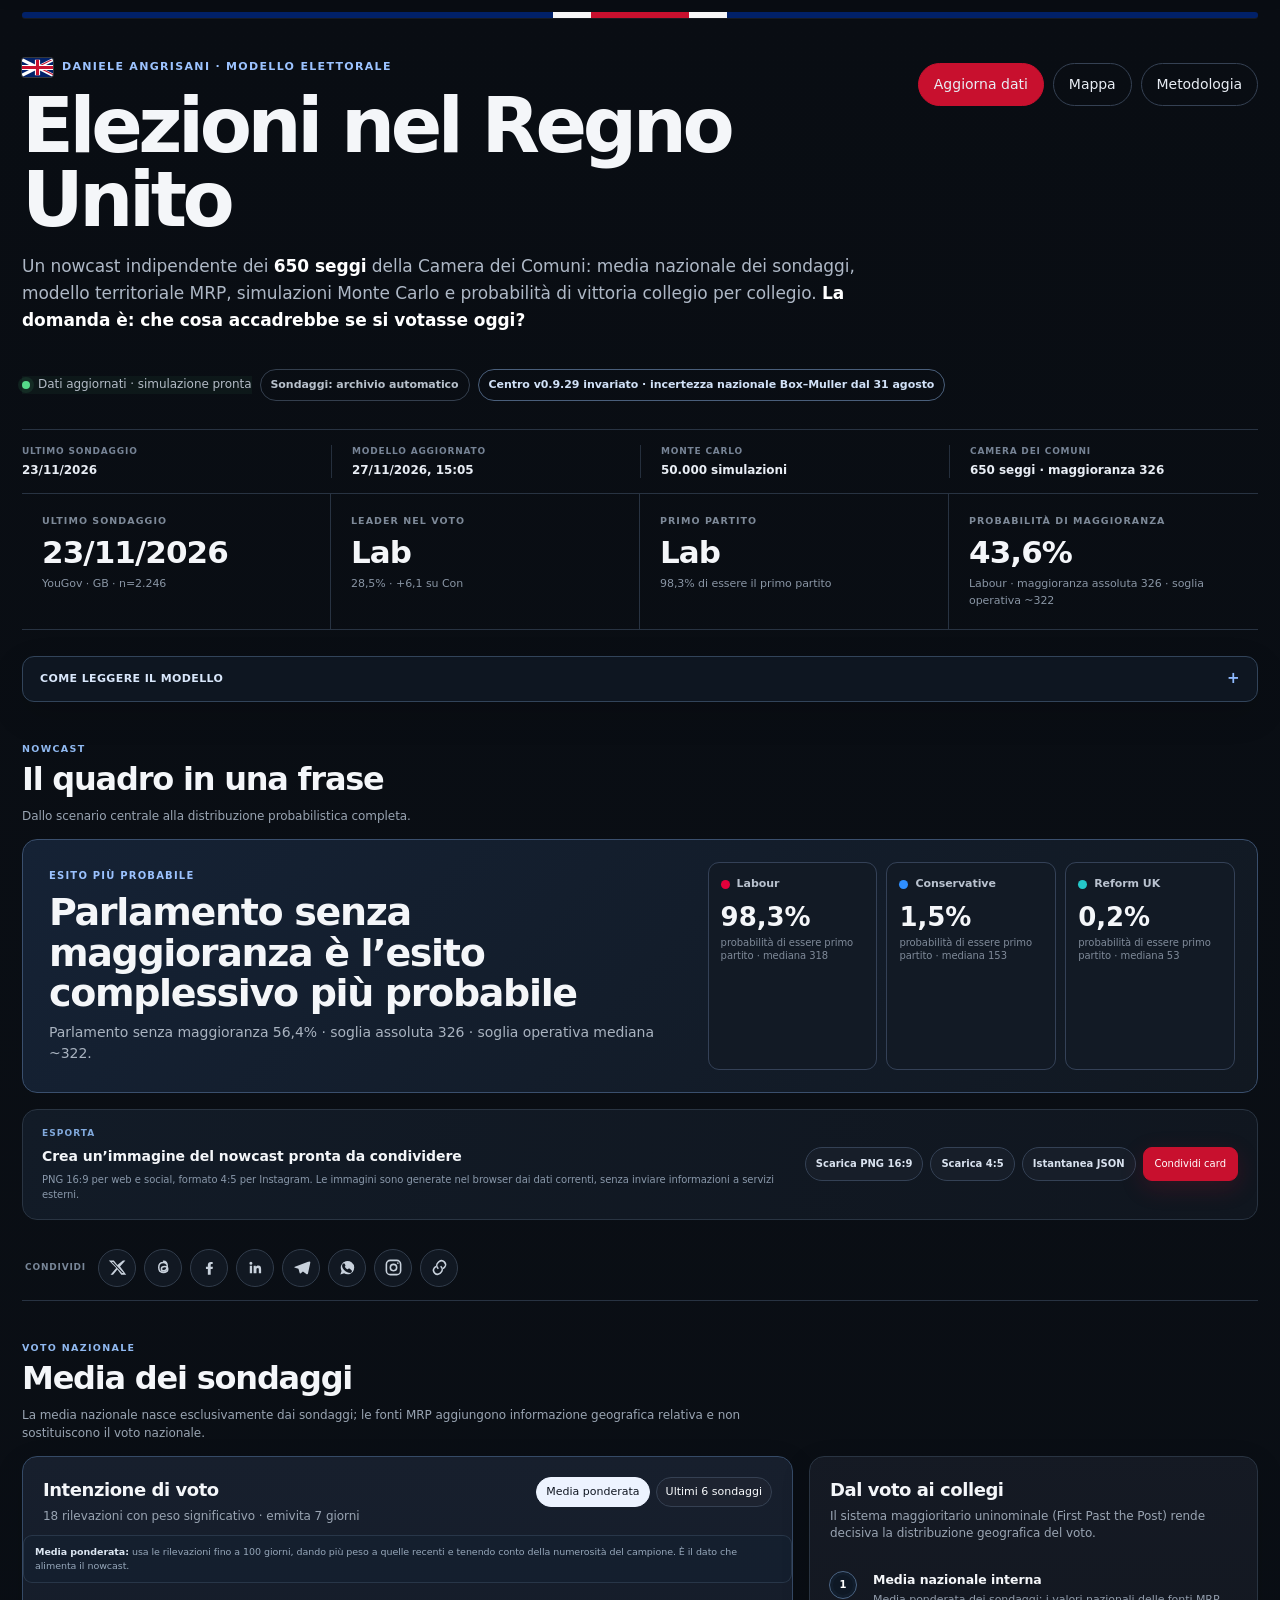
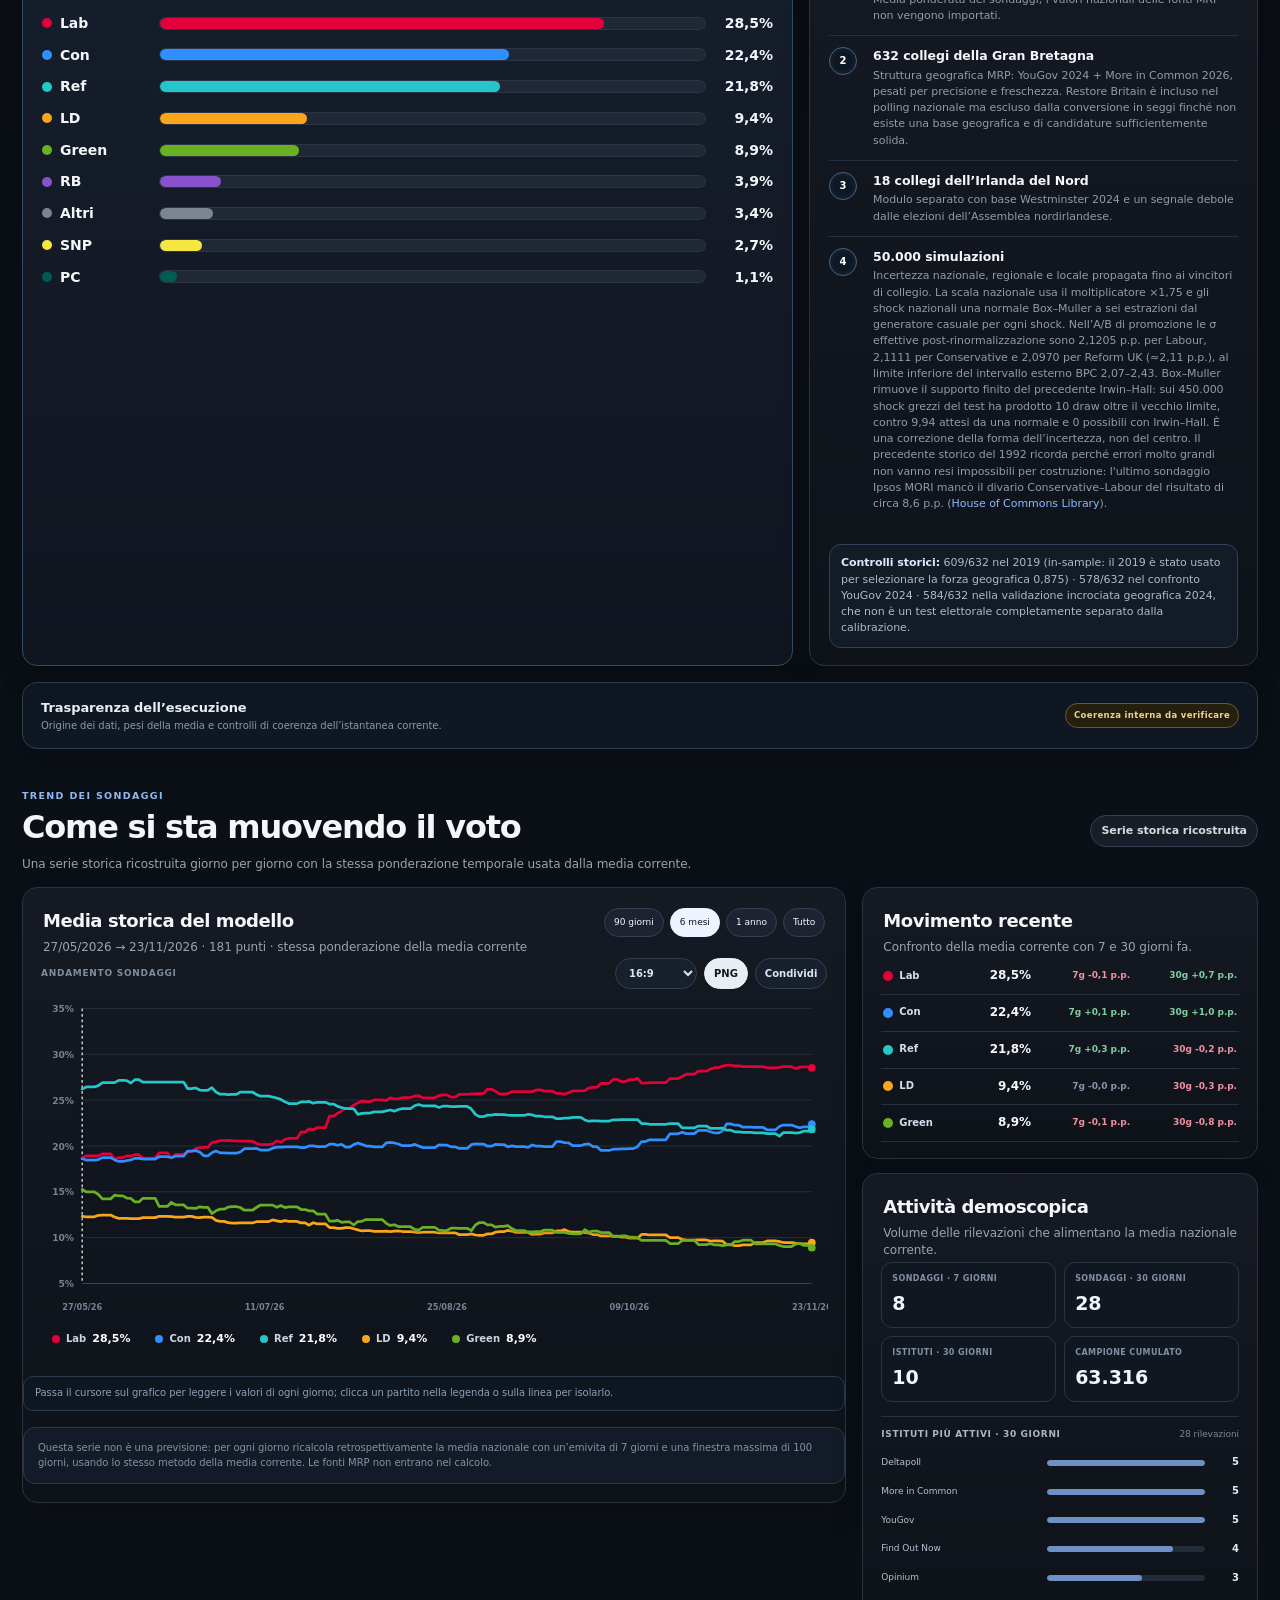
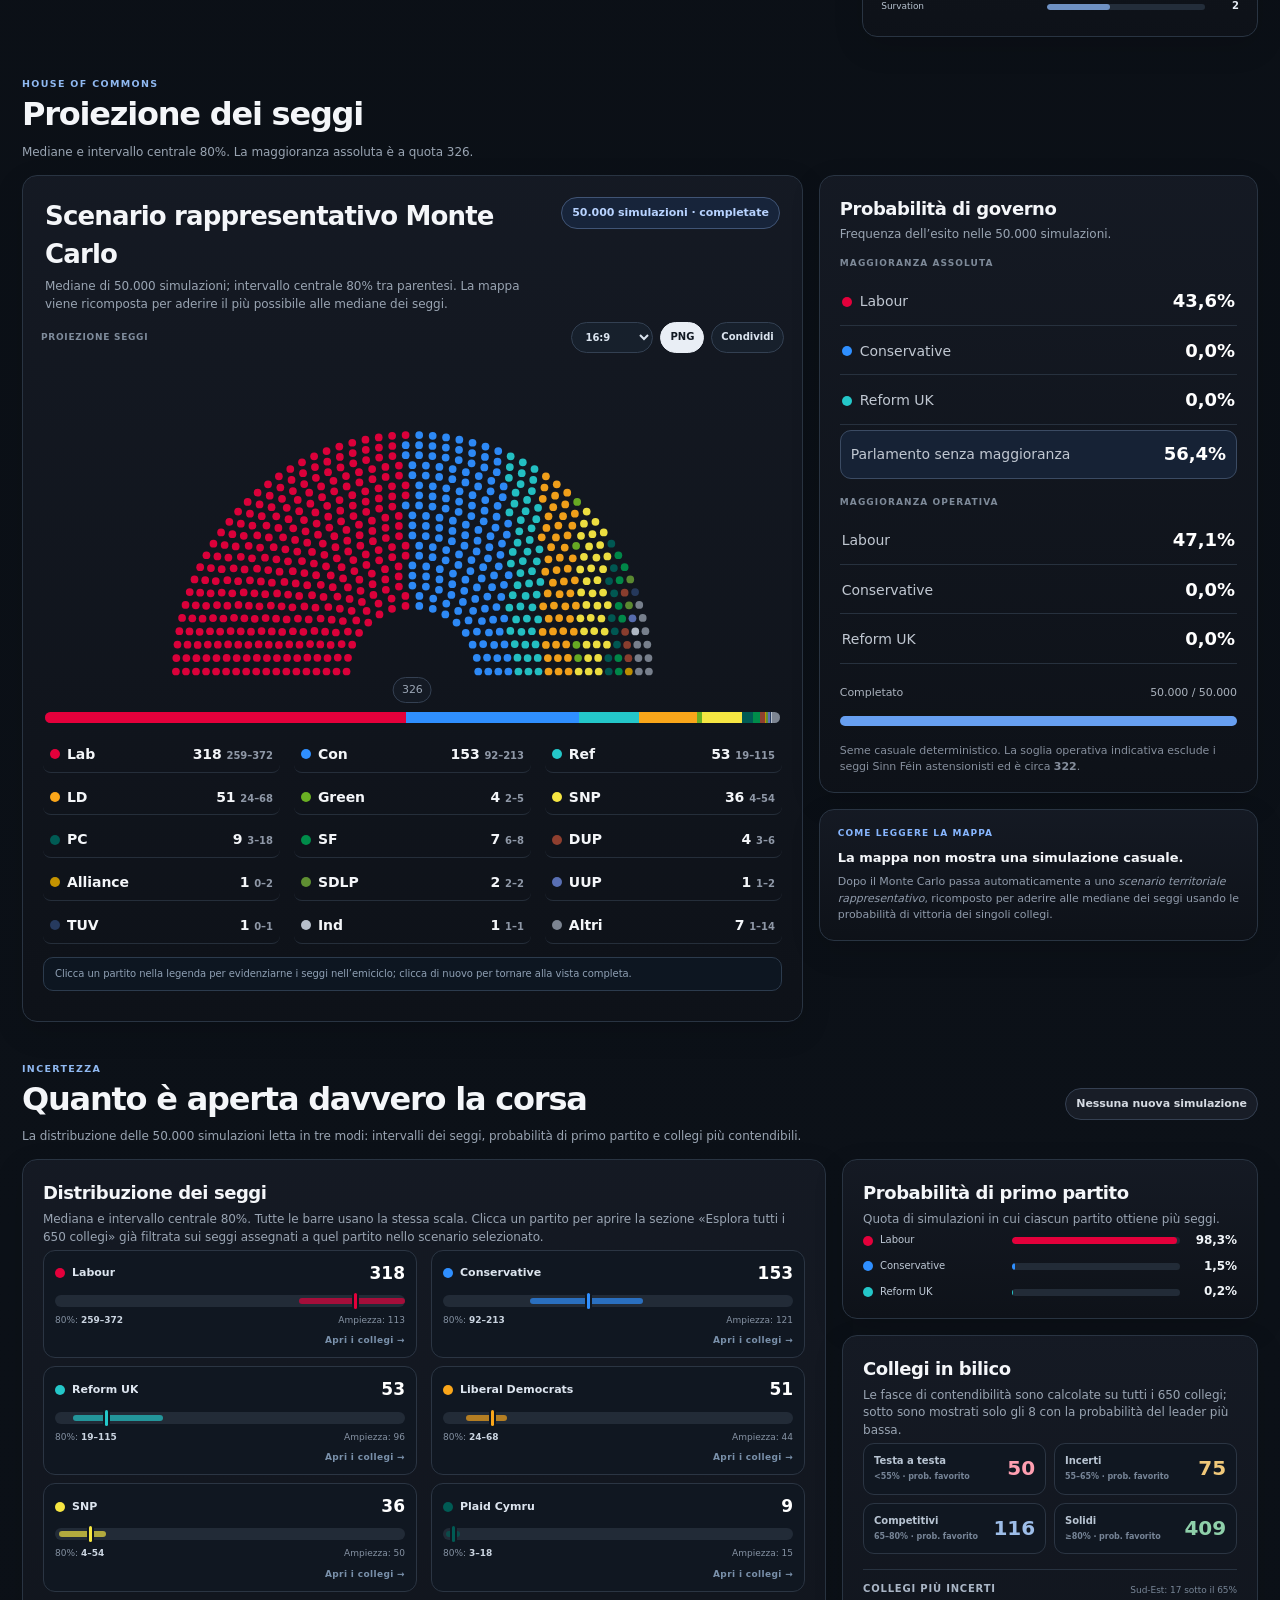
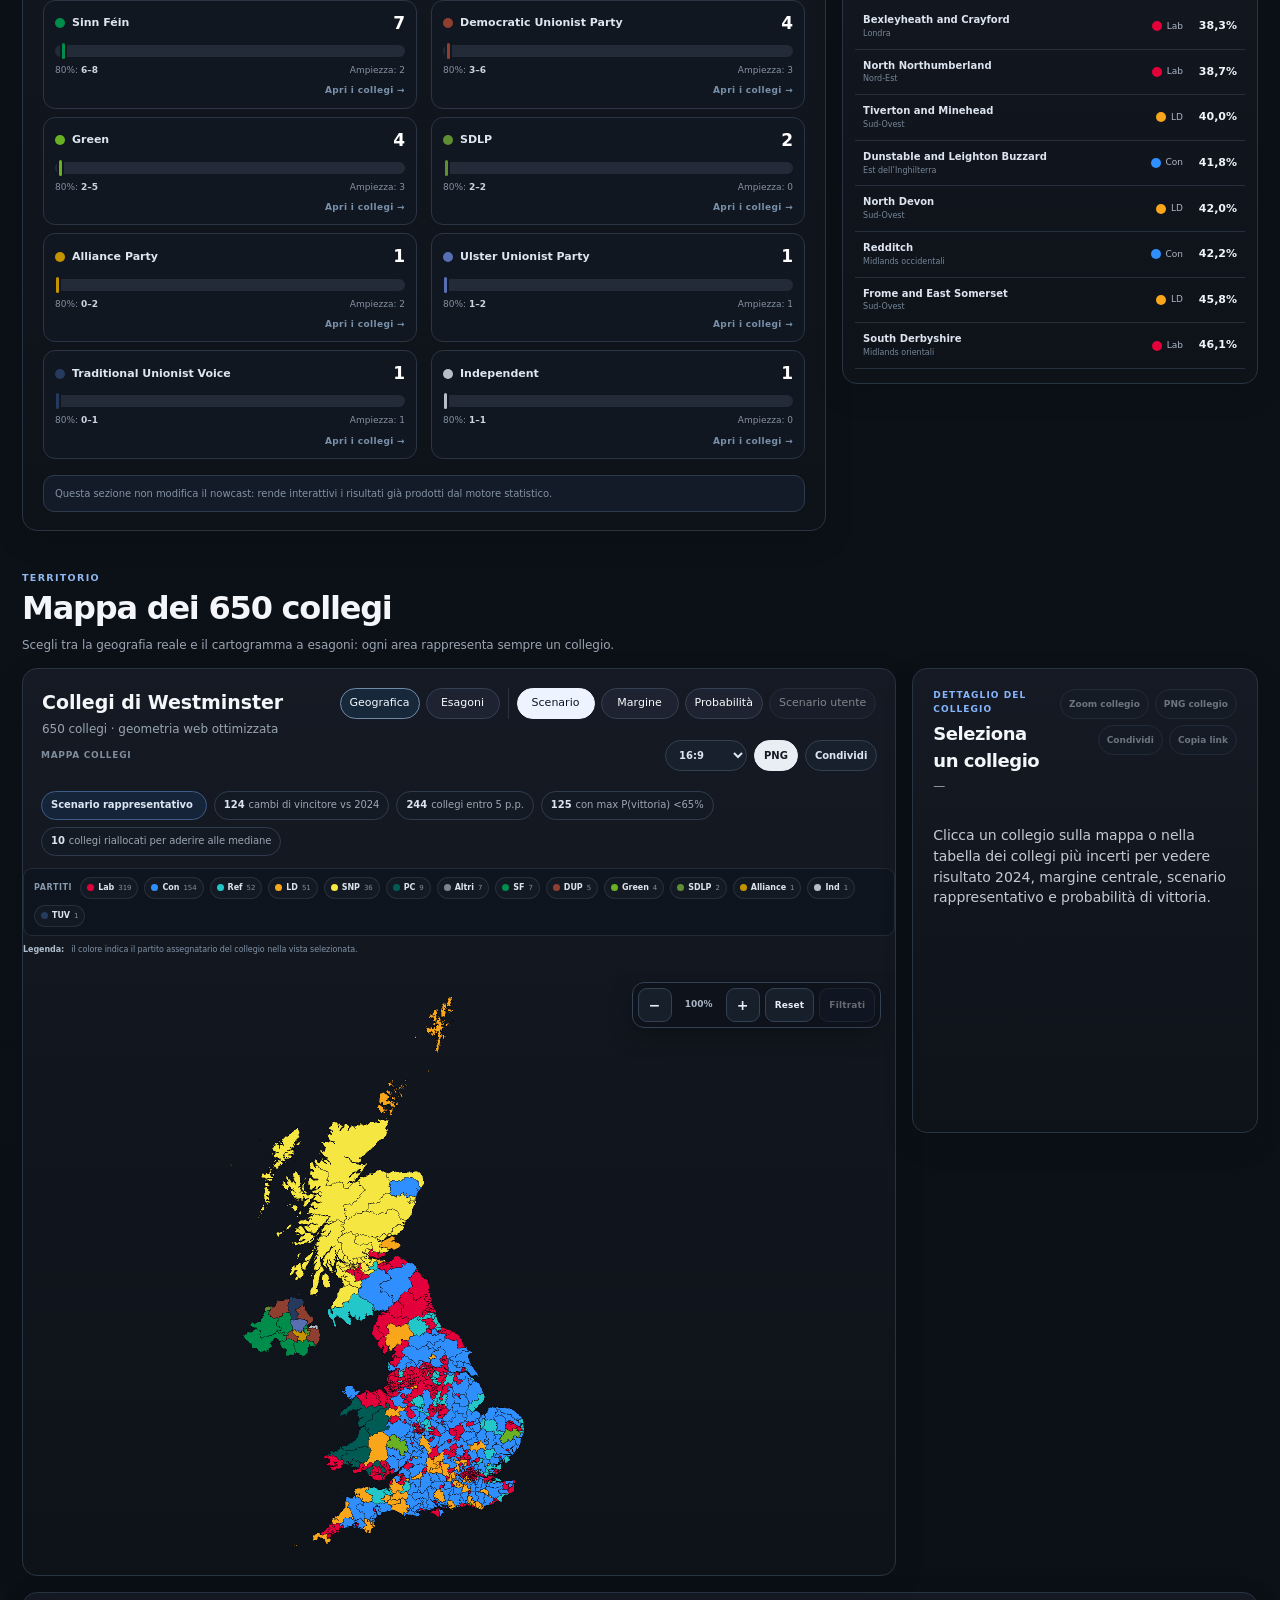
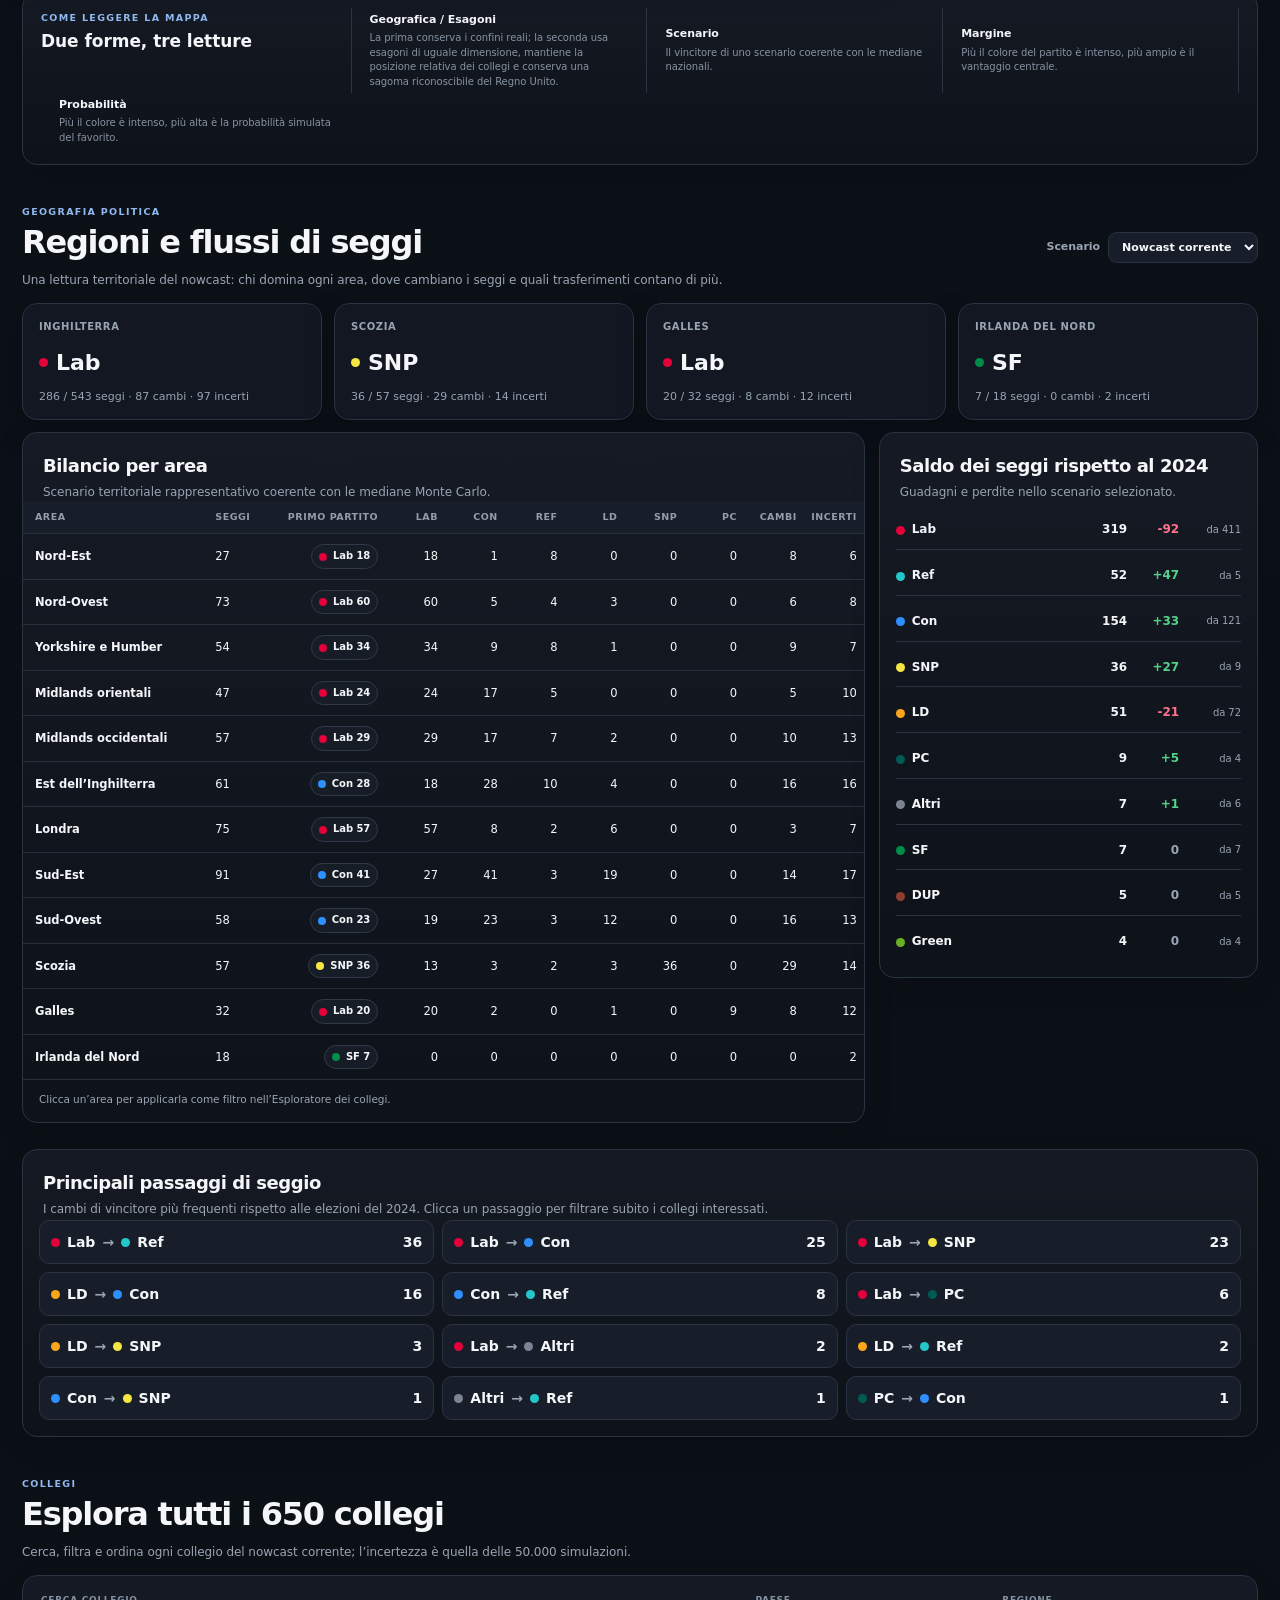
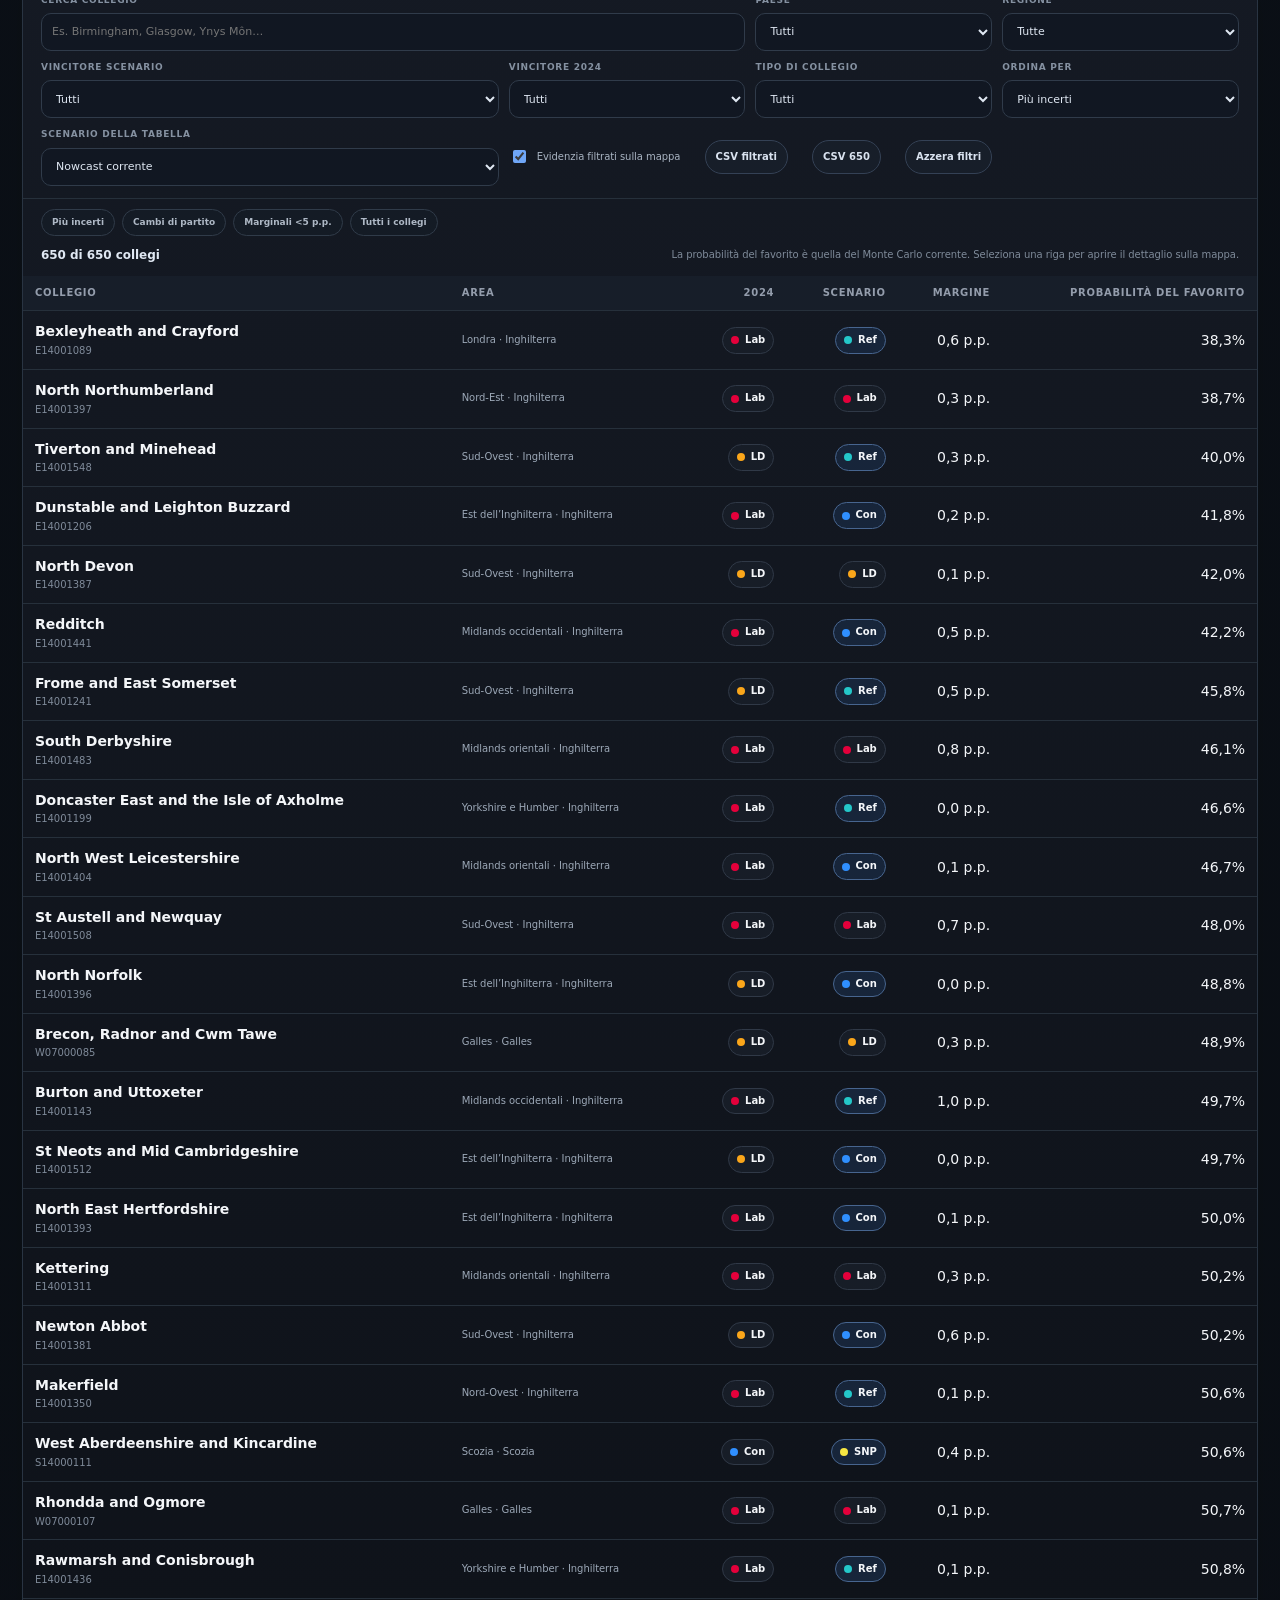
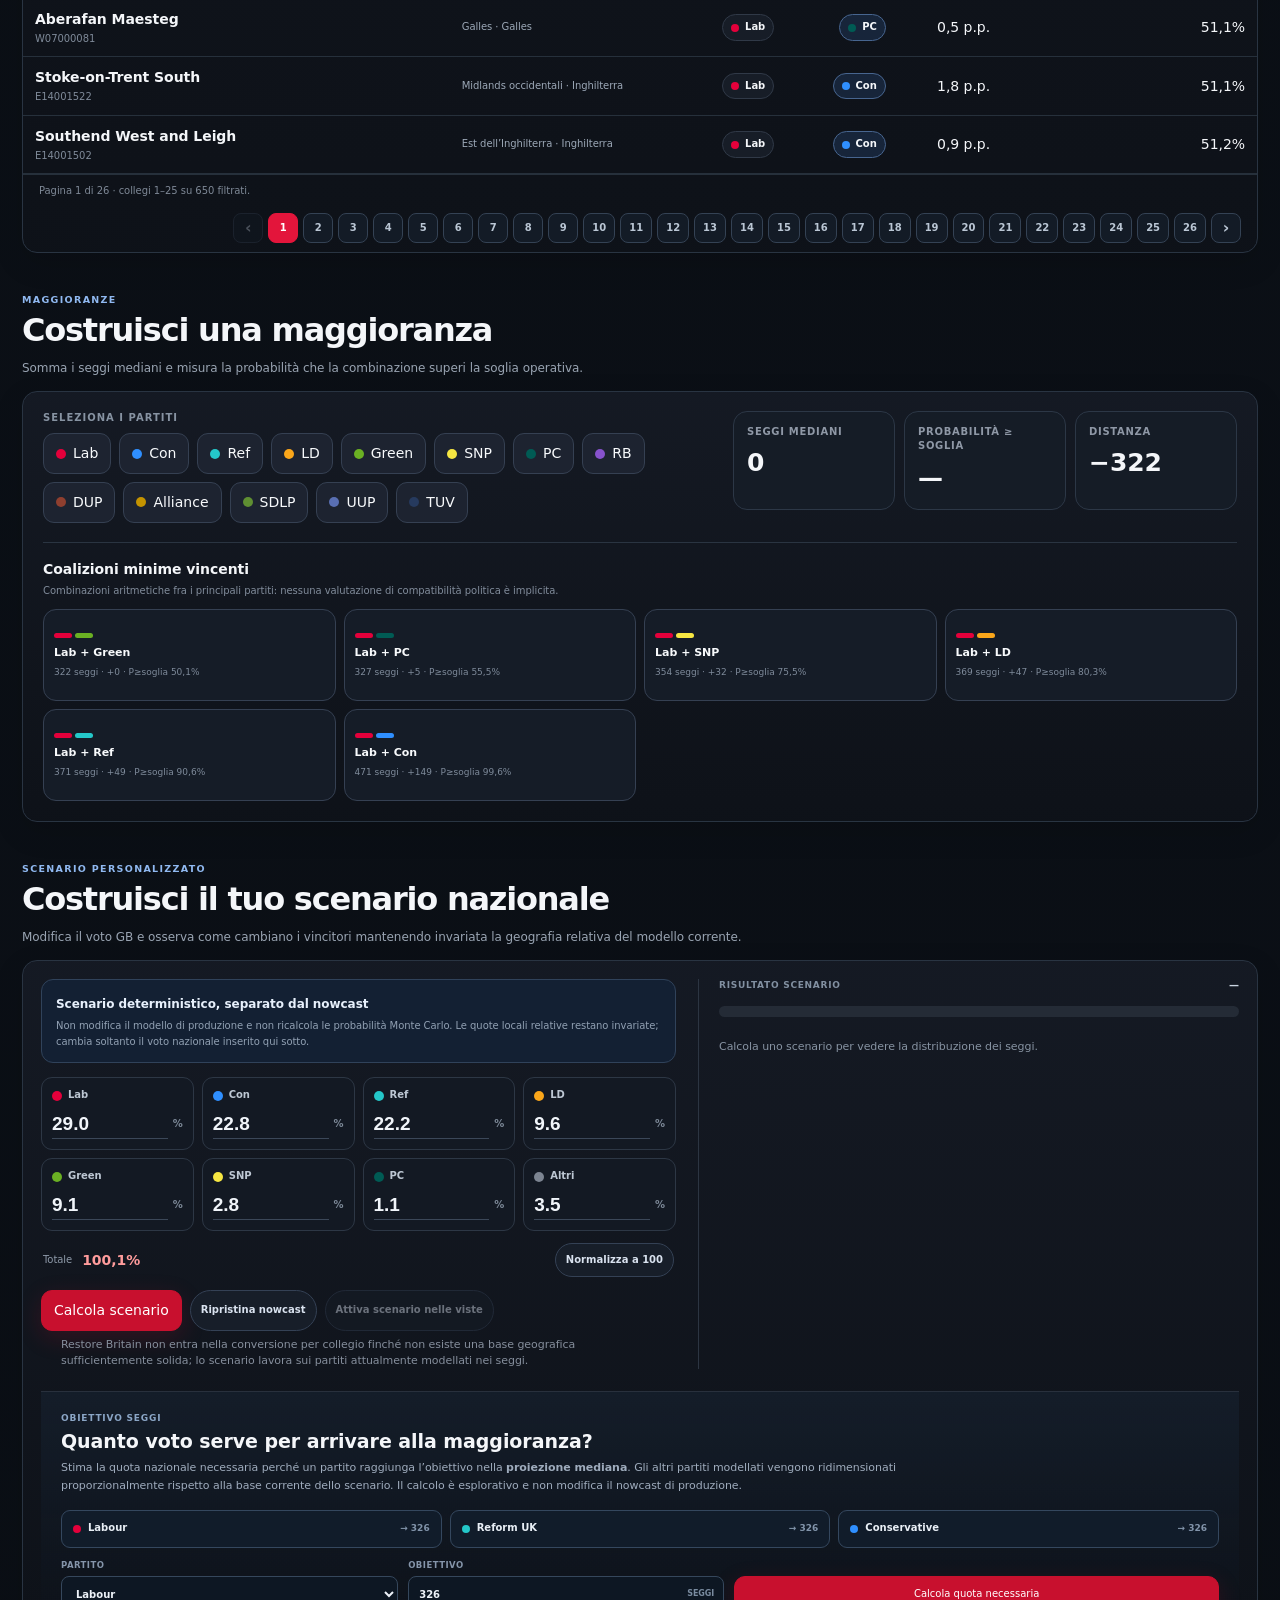
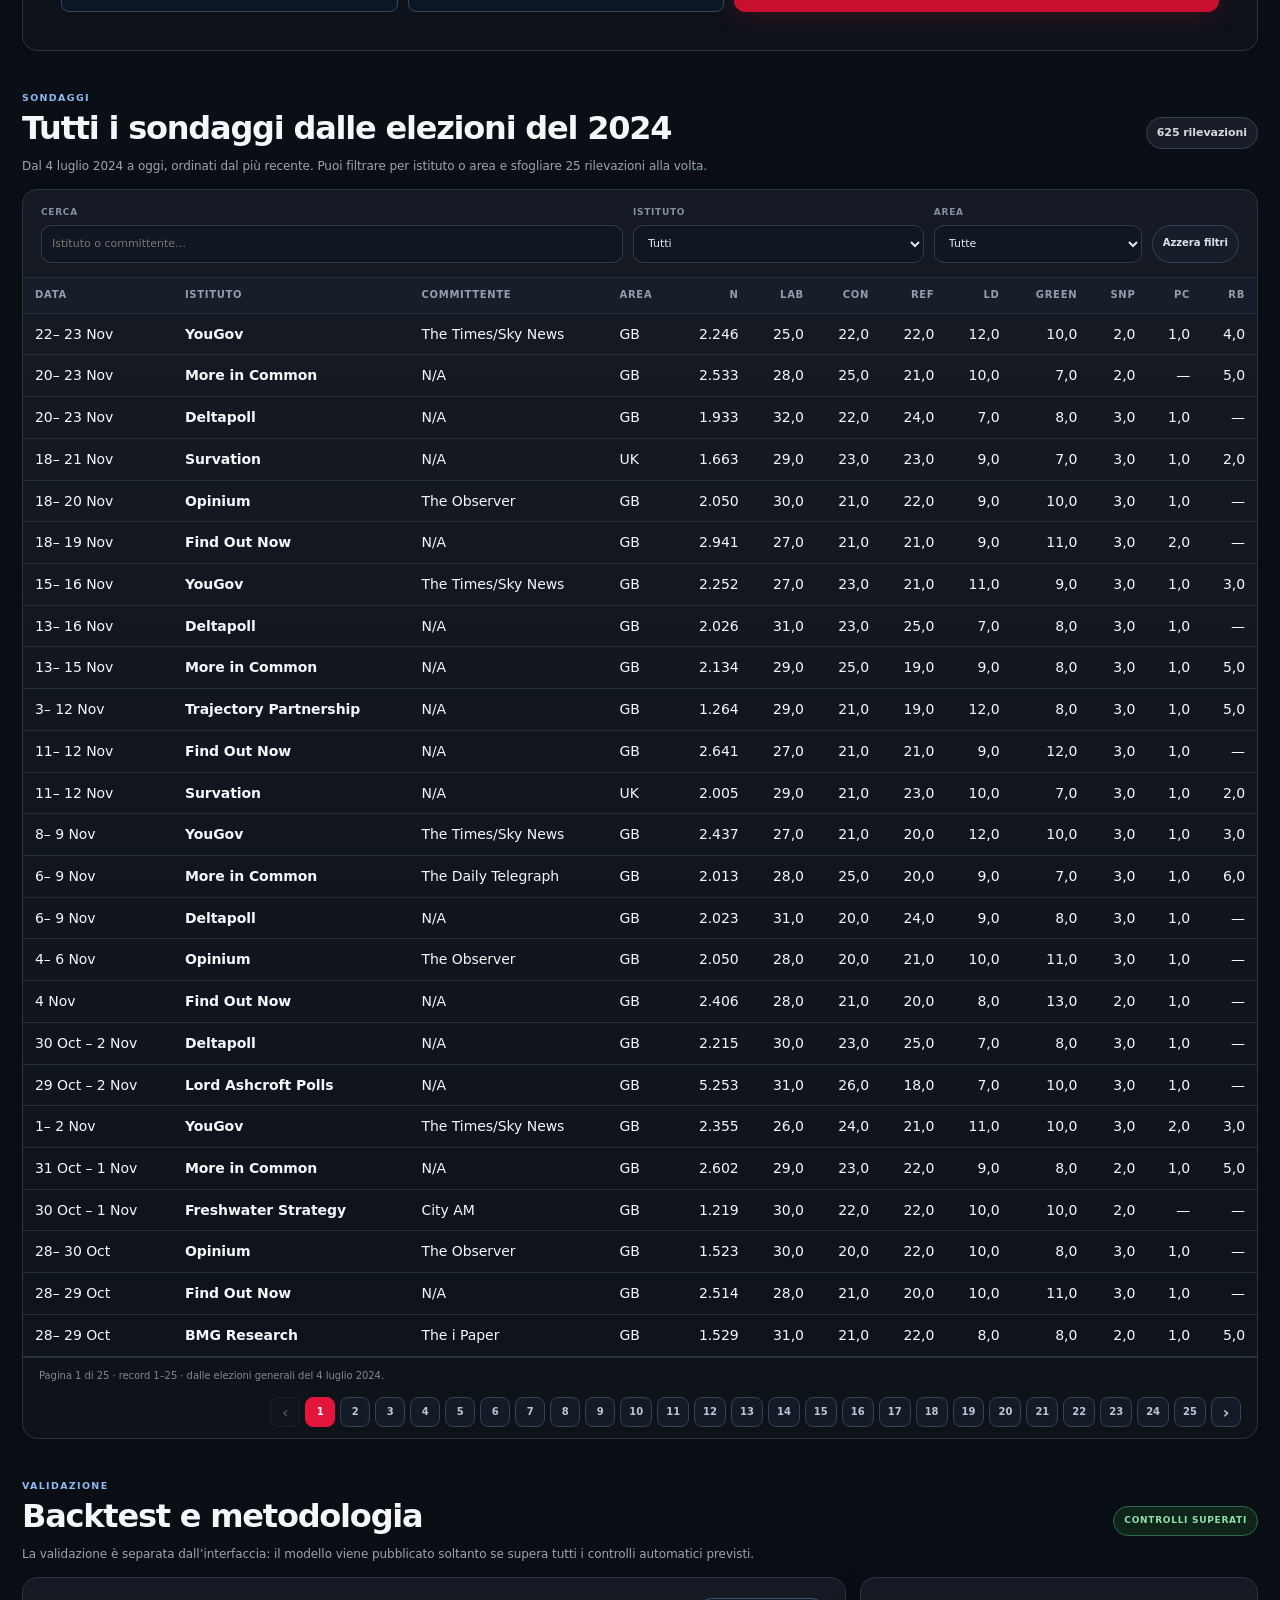
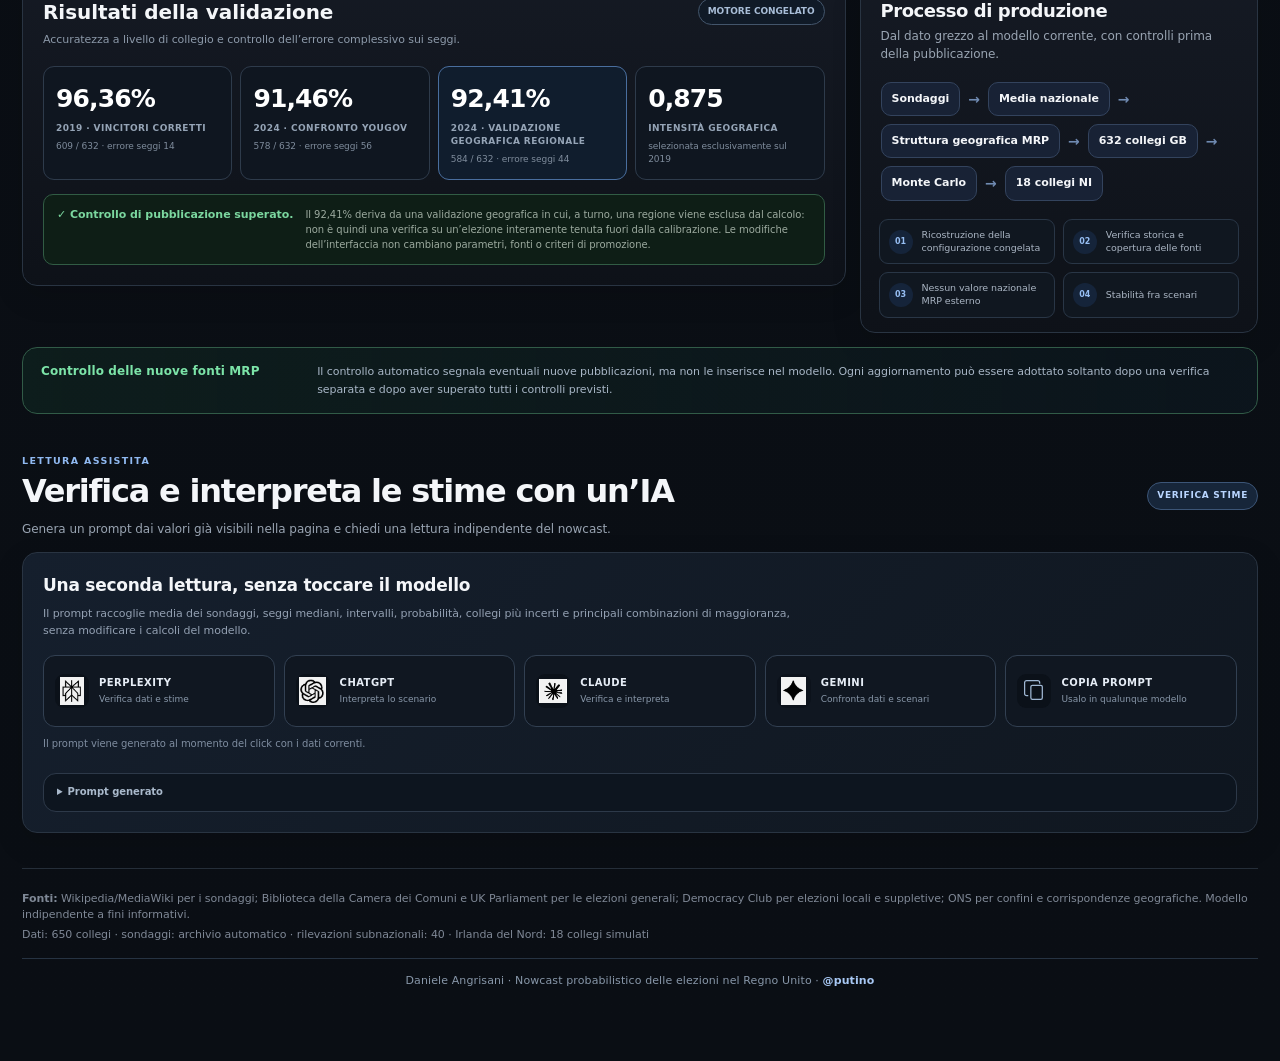
==== commit fa399111: "chore: refresh model-generated UK social cards [social-card]" ====
--- a/share-facebook.html
+++ b/share-facebook.html
@@ -11,8 +11,8 @@
 <meta property="og:description" content="Riepilogo aggiornato del modello: seggi, emiciclo, sondaggi e probabilità del quadro corrente.">
 <meta property="og:site_name" content="Daniele Angrisani · Modello elettorale UK">
 <meta property="og:locale" content="it_IT">
-<meta property="og:image" content="https://angrisanidj.github.io/modello-uk/social-card-uk-v2.png?v=20261123-ca7bc998">
-<meta property="og:image:secure_url" content="https://angrisanidj.github.io/modello-uk/social-card-uk-v2.png?v=20261123-ca7bc998">
+<meta property="og:image" content="https://angrisanidj.github.io/modello-uk/social-card-uk-v2.png?v=20261123-3b2c6c89">
+<meta property="og:image:secure_url" content="https://angrisanidj.github.io/modello-uk/social-card-uk-v2.png?v=20261123-3b2c6c89">
 <meta property="og:image:type" content="image/png">
 <meta property="og:image:width" content="1200">
 <meta property="og:image:height" content="630">
@@ -20,7 +20,7 @@
 <meta name="twitter:card" content="summary_large_image">
 <meta name="twitter:title" content="Elezioni nel Regno Unito — Nowcast probabilistico">
 <meta name="twitter:description" content="Riepilogo aggiornato del modello: seggi, emiciclo, sondaggi e probabilità del quadro corrente.">
-<meta name="twitter:image" content="https://angrisanidj.github.io/modello-uk/social-card-uk-v2.png?v=20261123-ca7bc998">
+<meta name="twitter:image" content="https://angrisanidj.github.io/modello-uk/social-card-uk-v2.png?v=20261123-3b2c6c89">
 <meta name="twitter:image:alt" content="Nowcast delle elezioni nel Regno Unito: emiciclo, seggi e sondaggi aggiornati dal modello.">
 <meta name="twitter:url" content="https://angrisanidj.github.io/modello-uk/share-facebook.html">
 <link rel="canonical" href="https://angrisanidj.github.io/modello-uk/share-facebook.html">
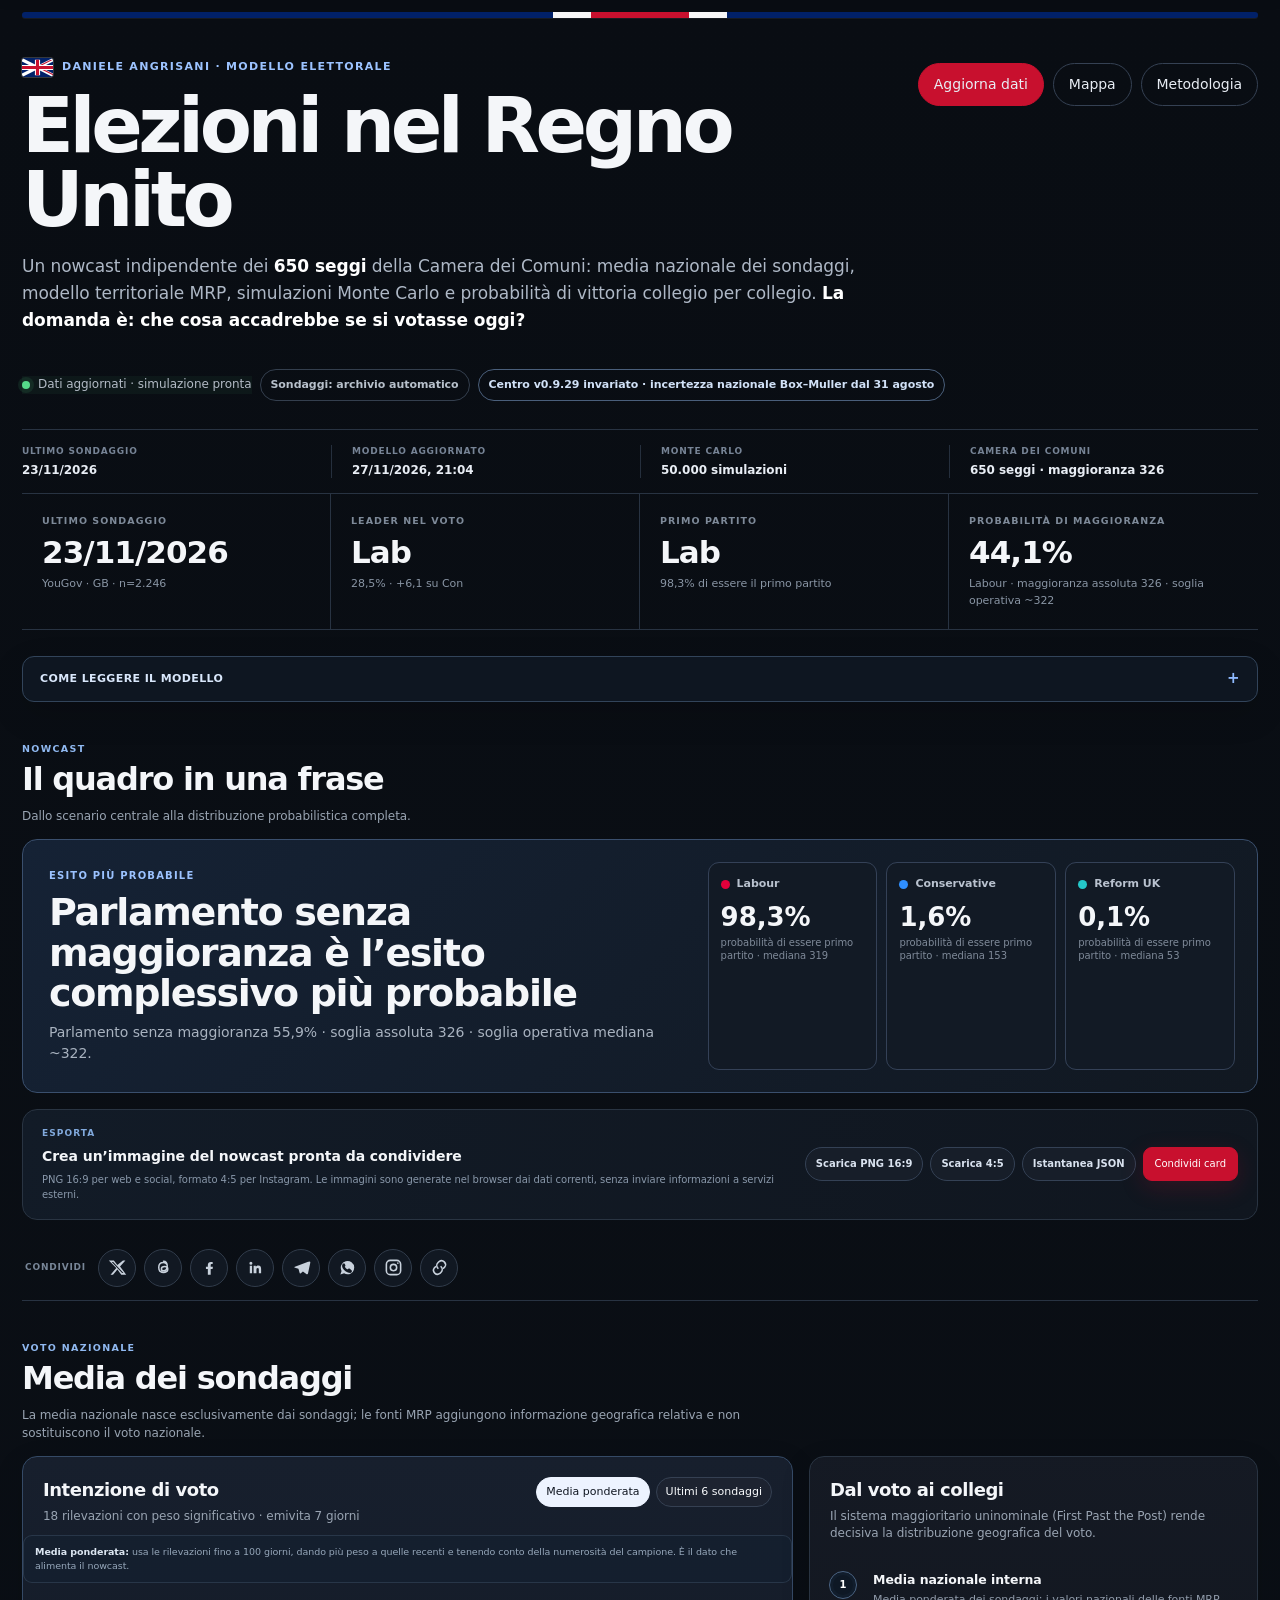
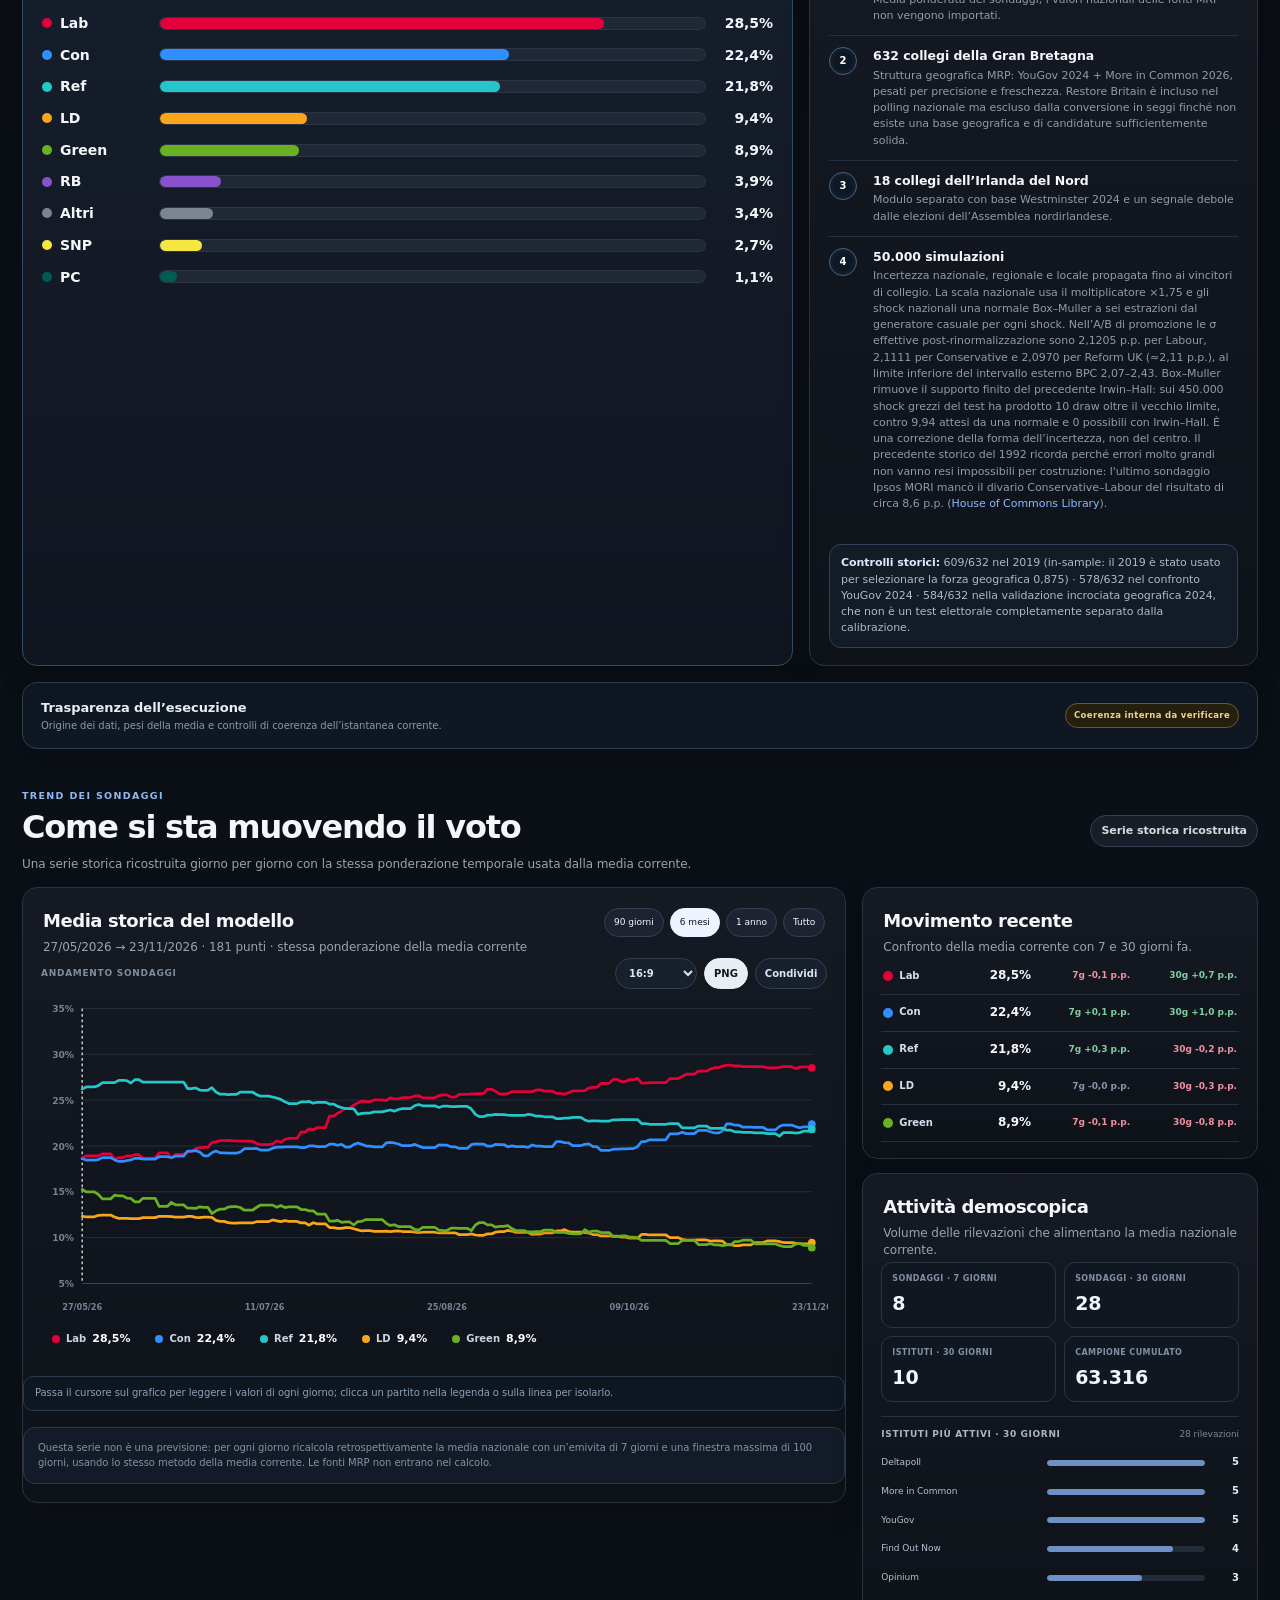
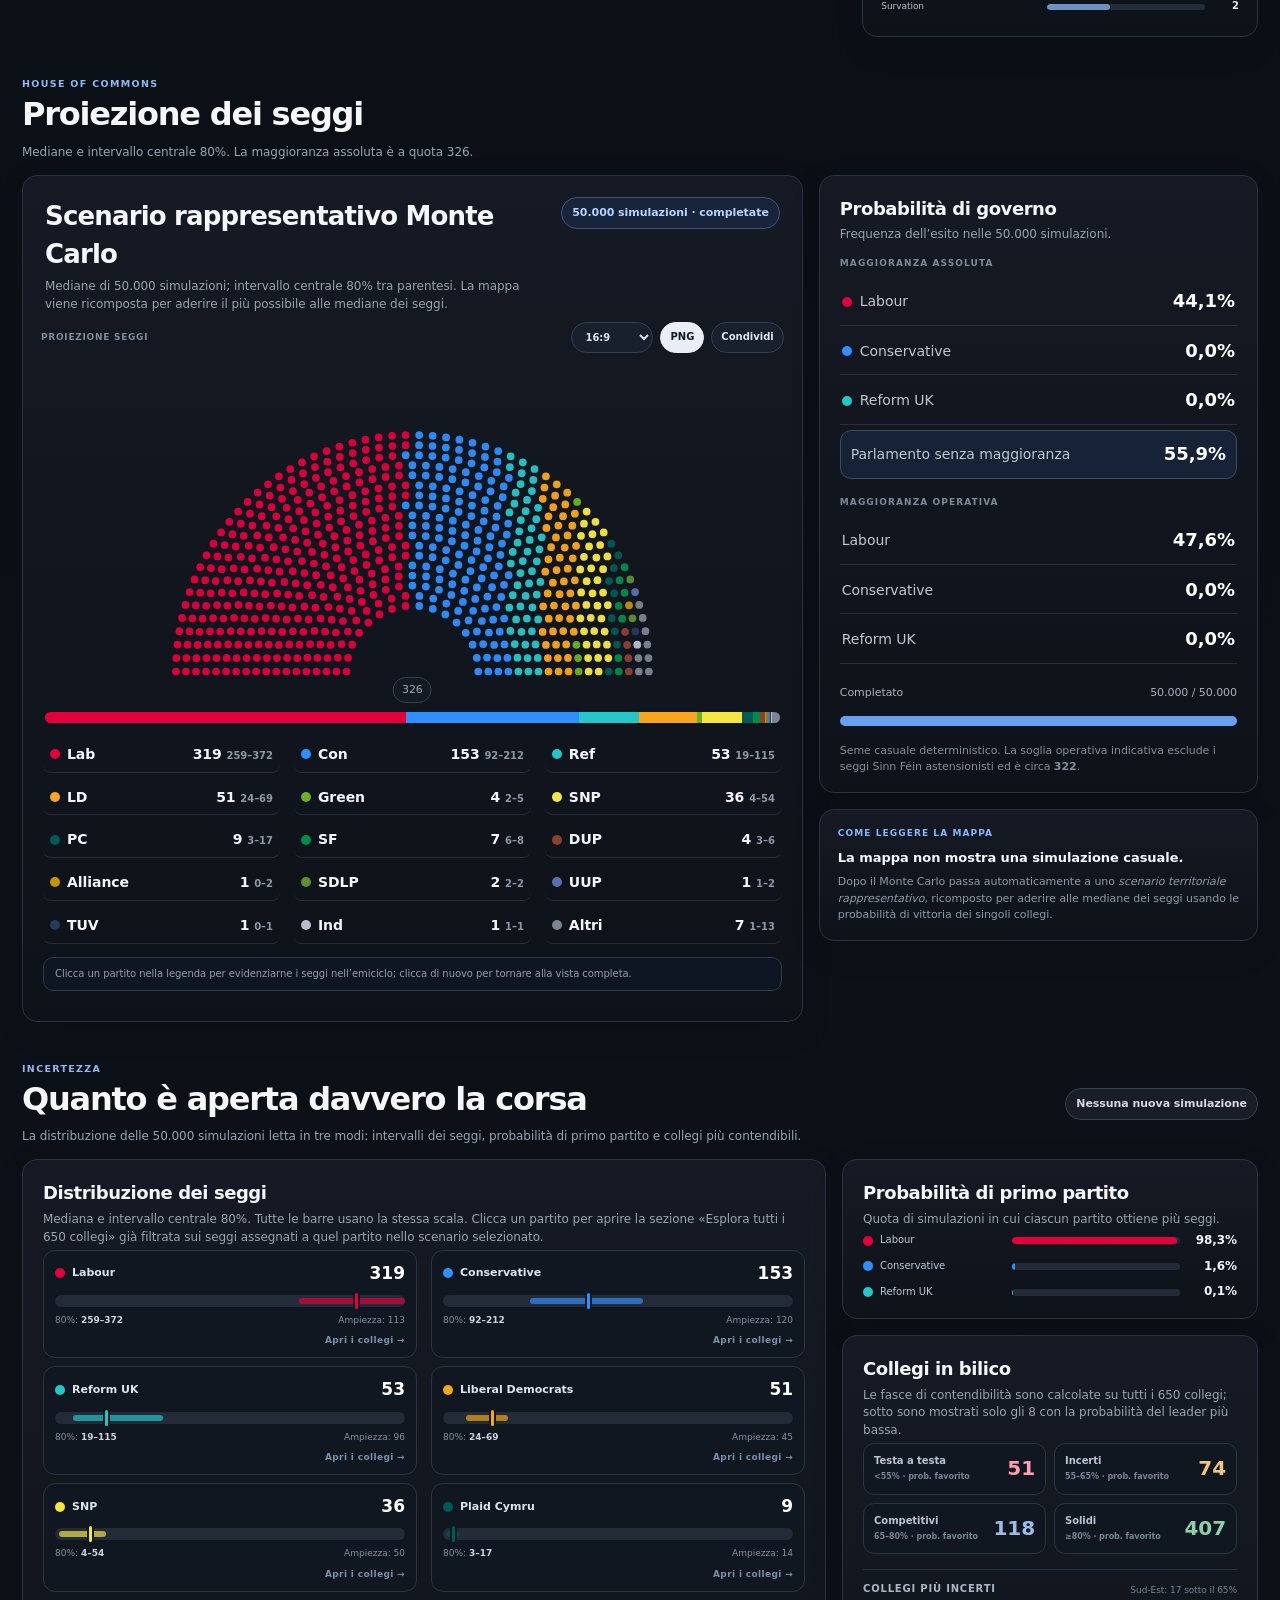
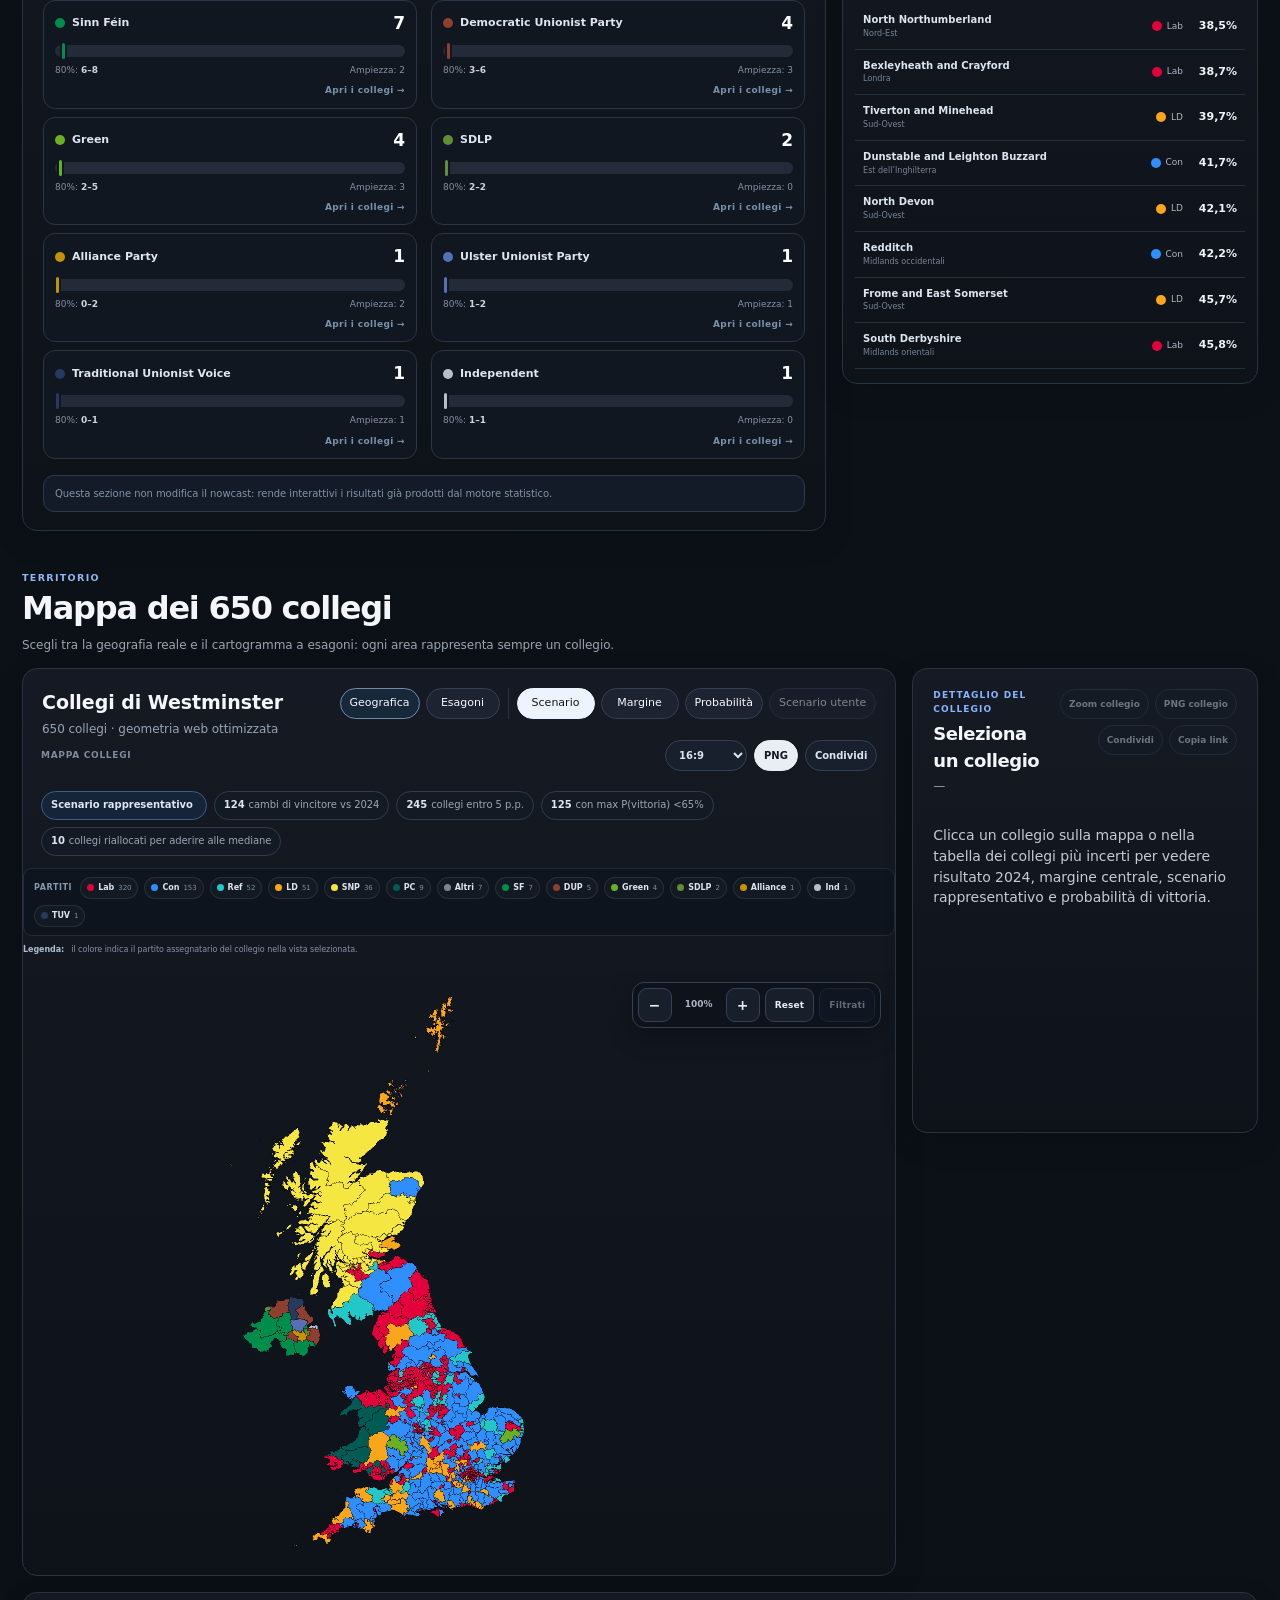
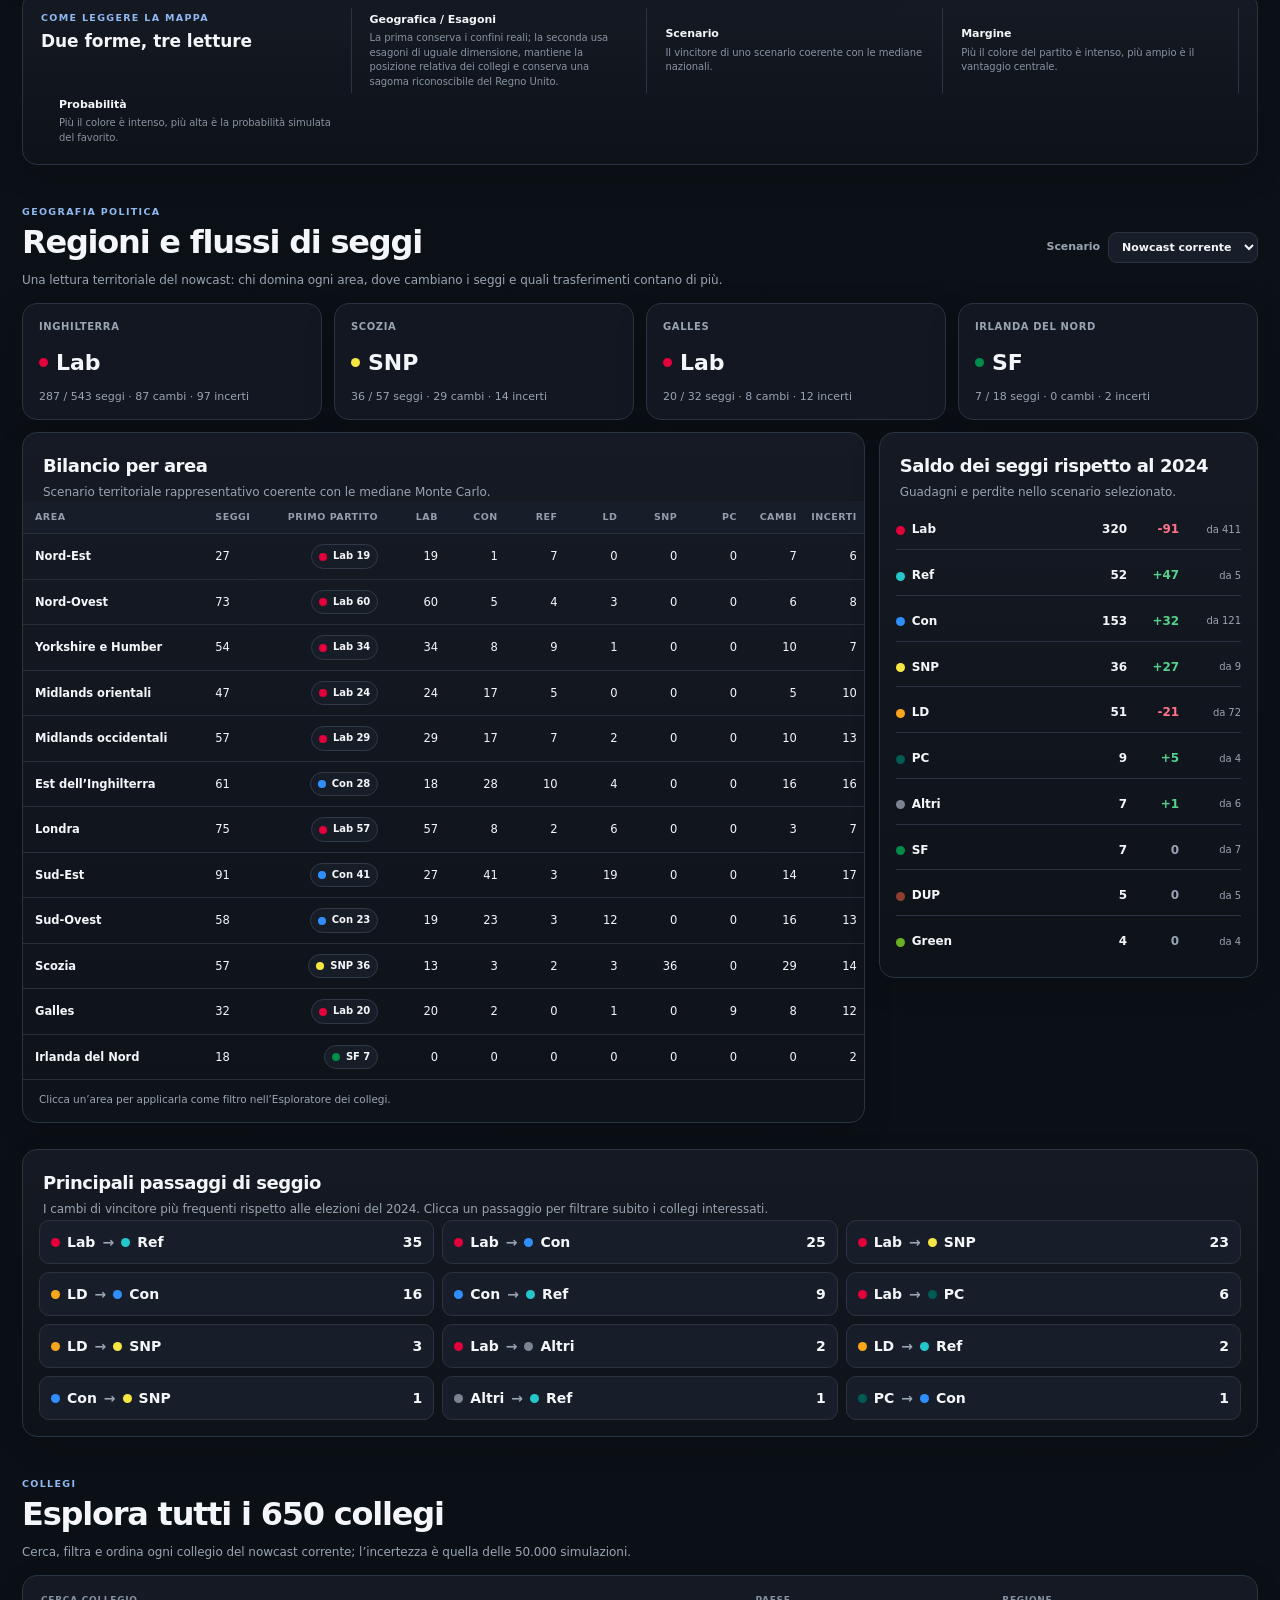
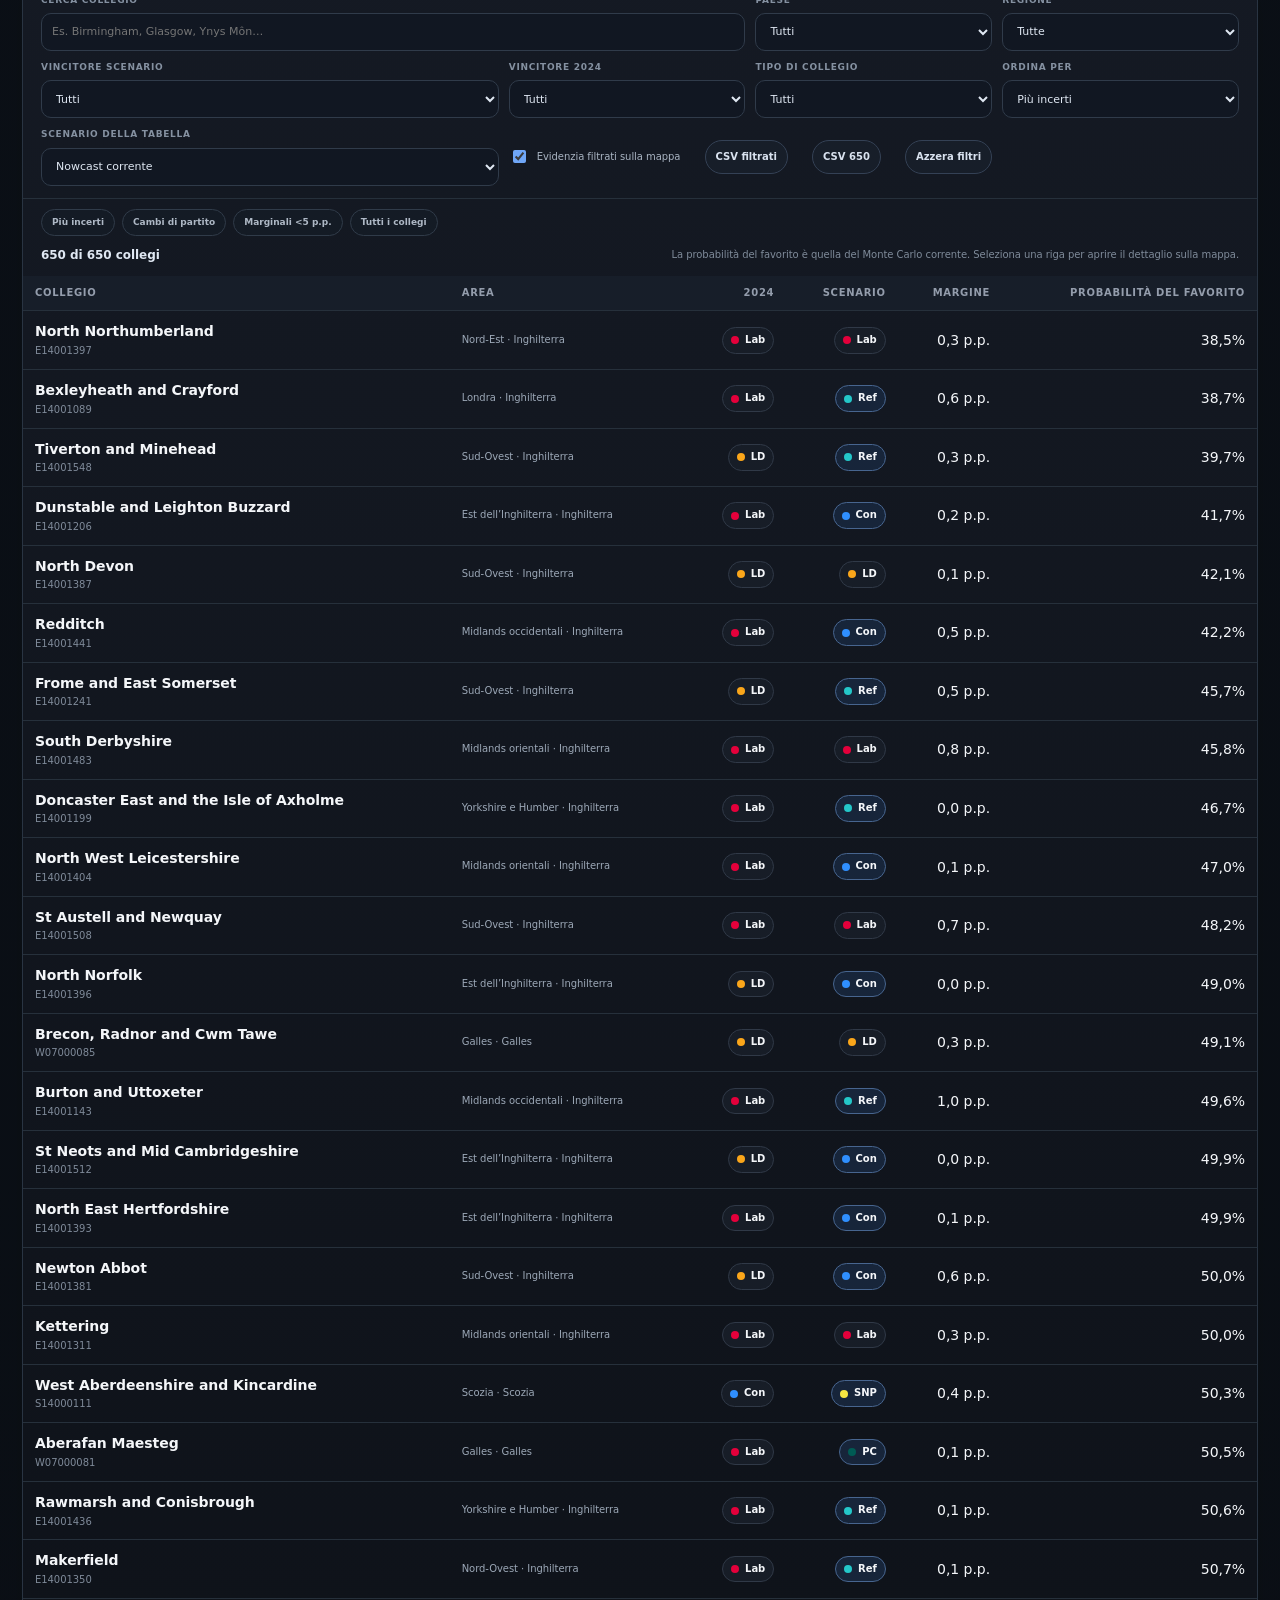
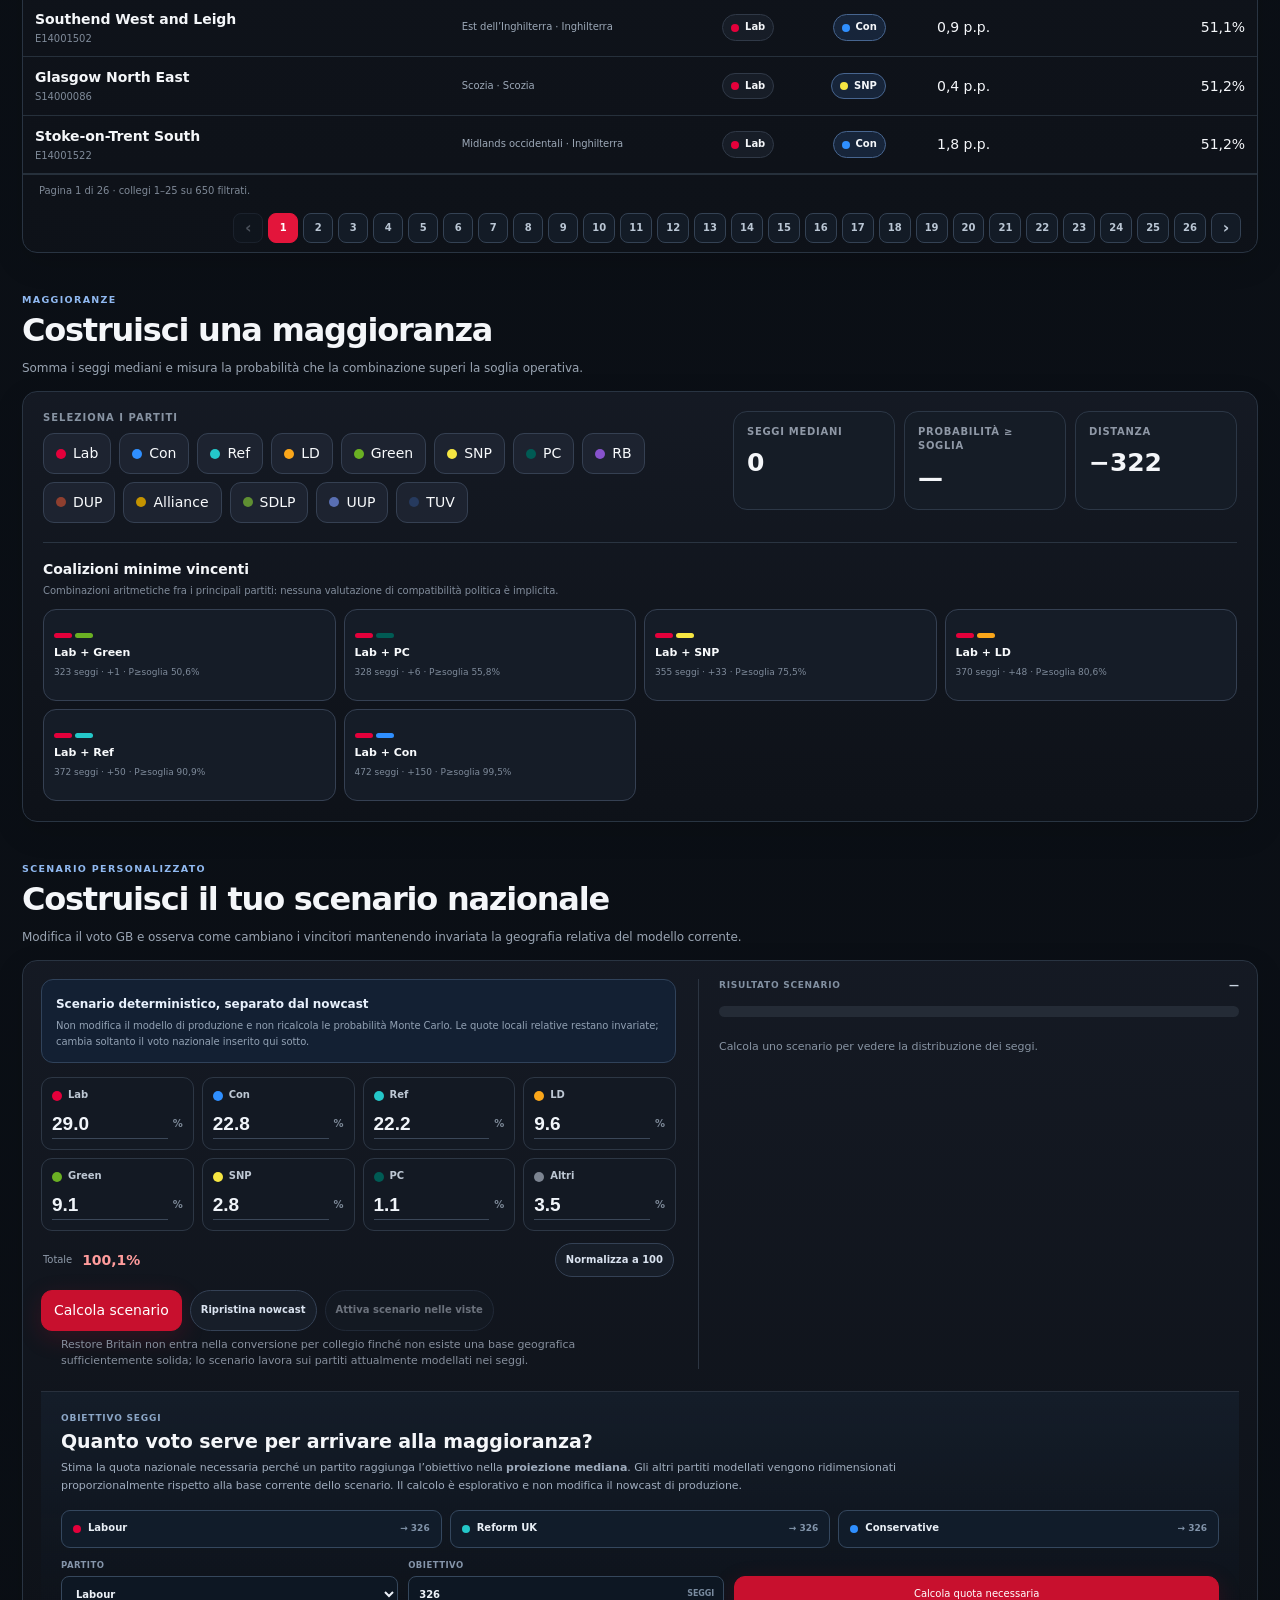
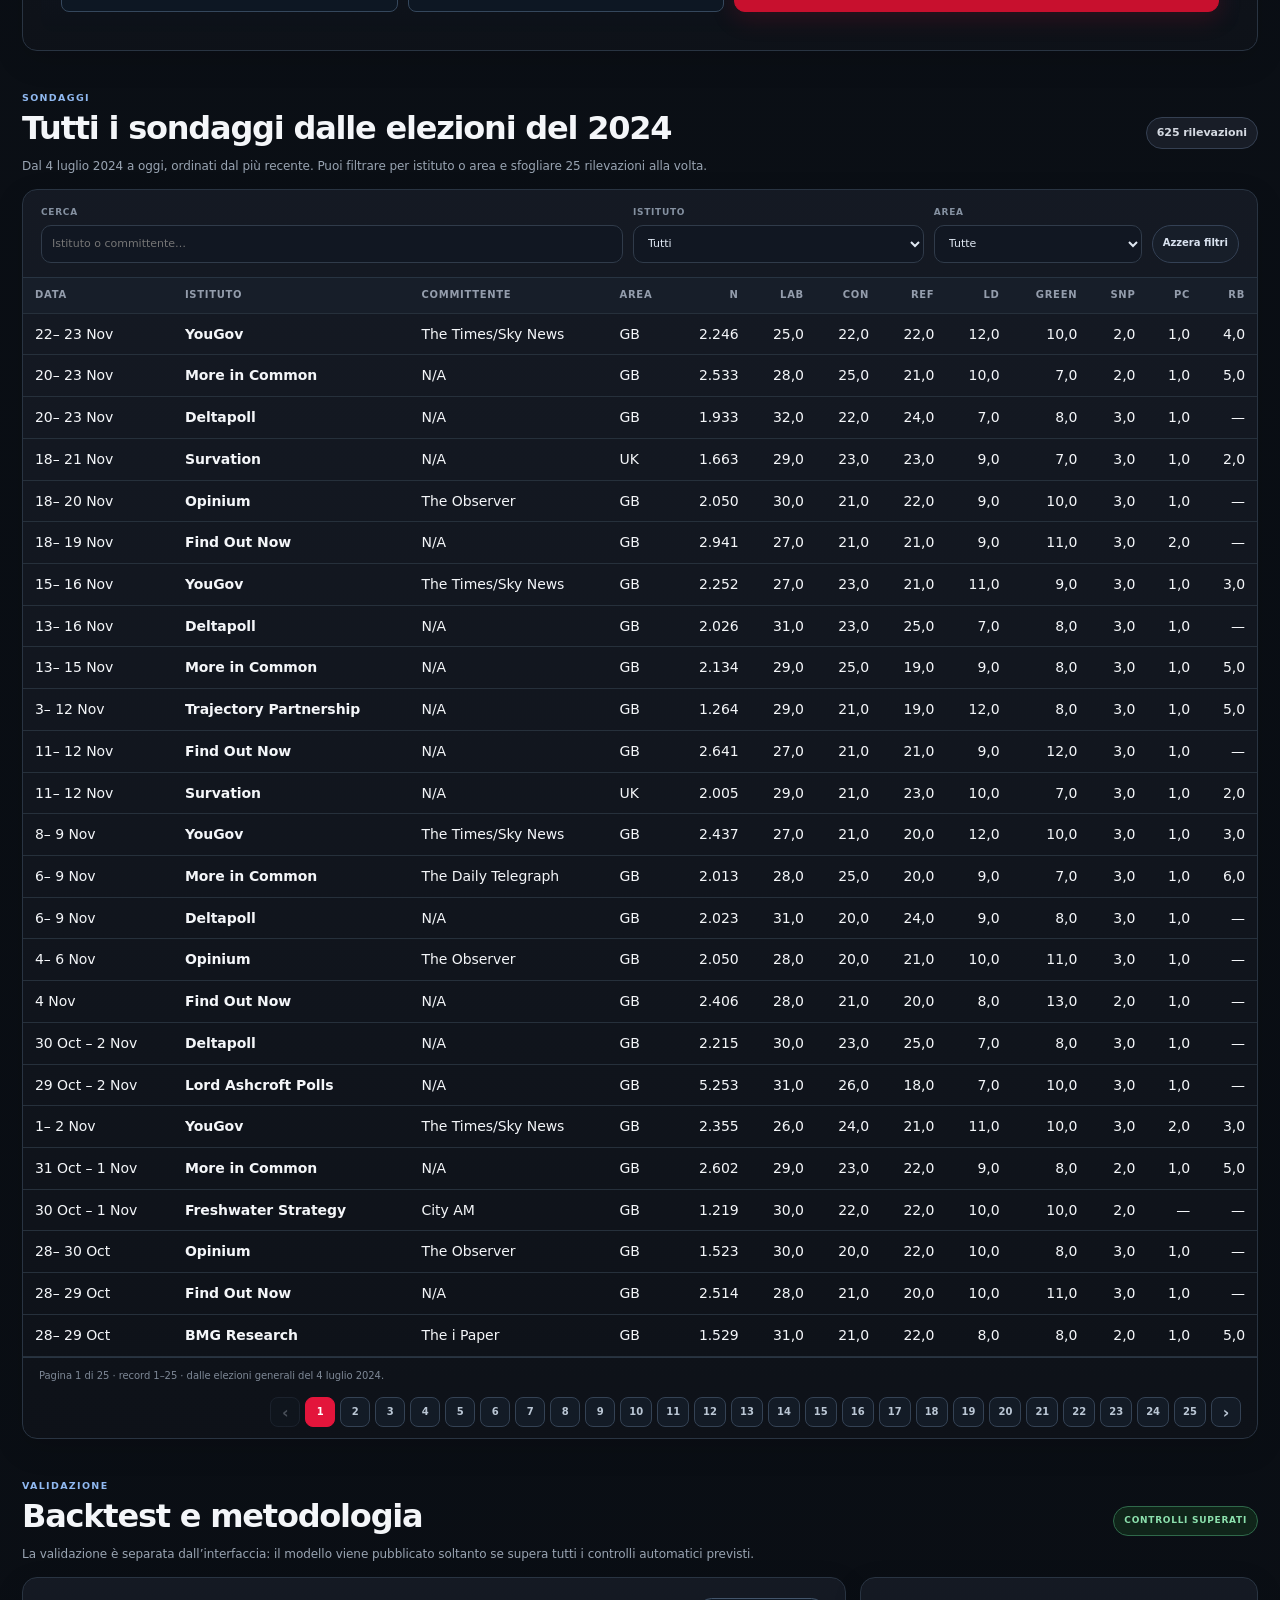
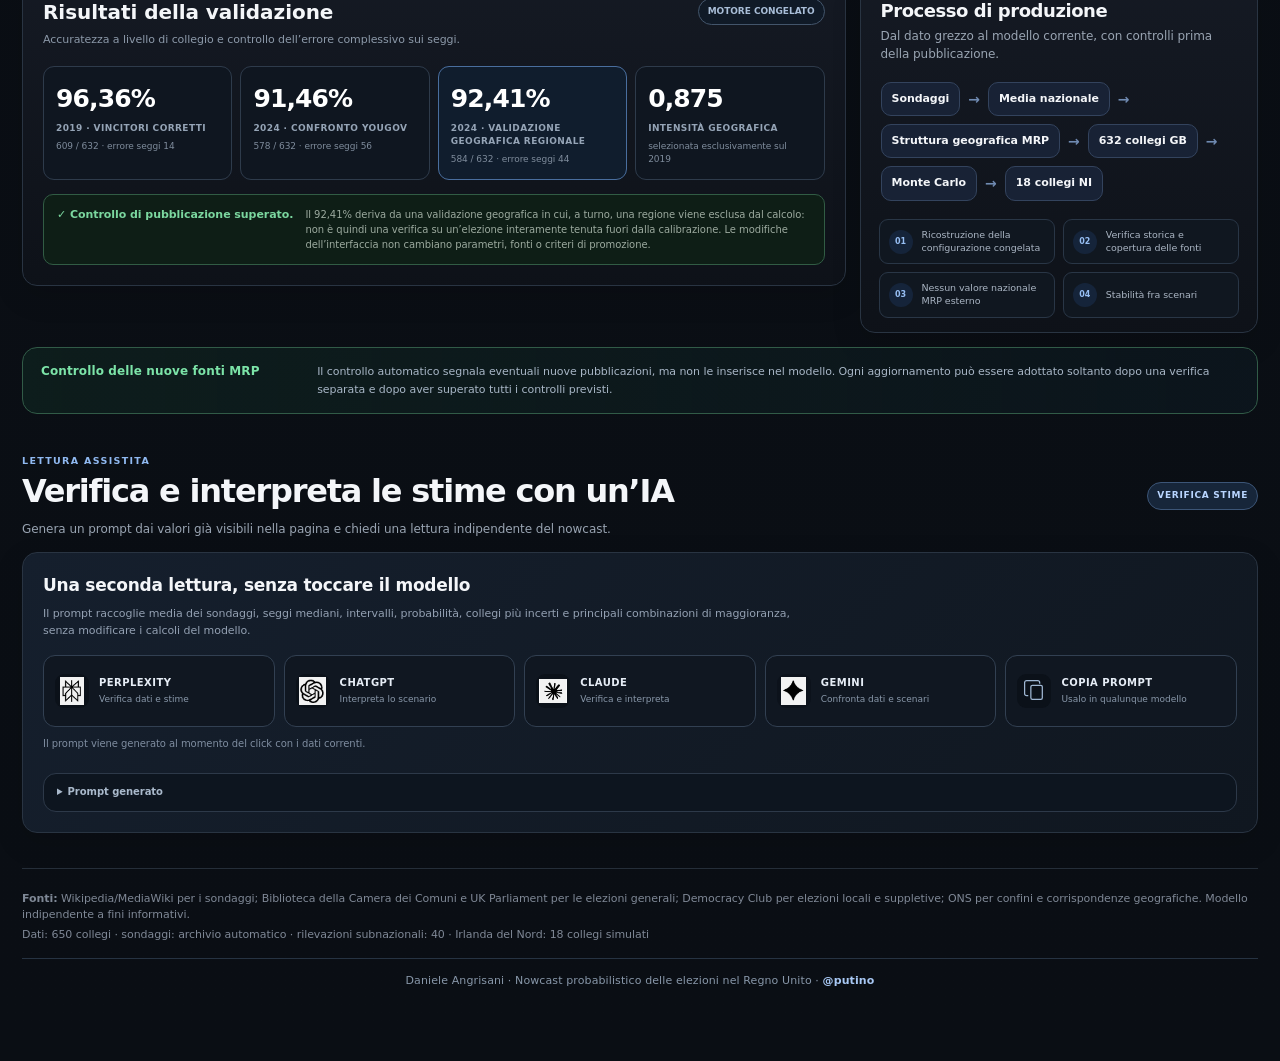
==== commit f46a5ef0: "chore: refresh model-generated UK social cards [social-card]" ====
--- a/share-facebook.html
+++ b/share-facebook.html
@@ -11,8 +11,8 @@
 <meta property="og:description" content="Riepilogo aggiornato del modello: seggi, emiciclo, sondaggi e probabilità del quadro corrente.">
 <meta property="og:site_name" content="Daniele Angrisani · Modello elettorale UK">
 <meta property="og:locale" content="it_IT">
-<meta property="og:image" content="https://angrisanidj.github.io/modello-uk/social-card-uk-v2.png?v=20261123-3b2c6c89">
-<meta property="og:image:secure_url" content="https://angrisanidj.github.io/modello-uk/social-card-uk-v2.png?v=20261123-3b2c6c89">
+<meta property="og:image" content="https://angrisanidj.github.io/modello-uk/social-card-uk-v2.png?v=20261123-1c4f0cd3">
+<meta property="og:image:secure_url" content="https://angrisanidj.github.io/modello-uk/social-card-uk-v2.png?v=20261123-1c4f0cd3">
 <meta property="og:image:type" content="image/png">
 <meta property="og:image:width" content="1200">
 <meta property="og:image:height" content="630">
@@ -20,7 +20,7 @@
 <meta name="twitter:card" content="summary_large_image">
 <meta name="twitter:title" content="Elezioni nel Regno Unito — Nowcast probabilistico">
 <meta name="twitter:description" content="Riepilogo aggiornato del modello: seggi, emiciclo, sondaggi e probabilità del quadro corrente.">
-<meta name="twitter:image" content="https://angrisanidj.github.io/modello-uk/social-card-uk-v2.png?v=20261123-3b2c6c89">
+<meta name="twitter:image" content="https://angrisanidj.github.io/modello-uk/social-card-uk-v2.png?v=20261123-1c4f0cd3">
 <meta name="twitter:image:alt" content="Nowcast delle elezioni nel Regno Unito: emiciclo, seggi e sondaggi aggiornati dal modello.">
 <meta name="twitter:url" content="https://angrisanidj.github.io/modello-uk/share-facebook.html">
 <link rel="canonical" href="https://angrisanidj.github.io/modello-uk/share-facebook.html">
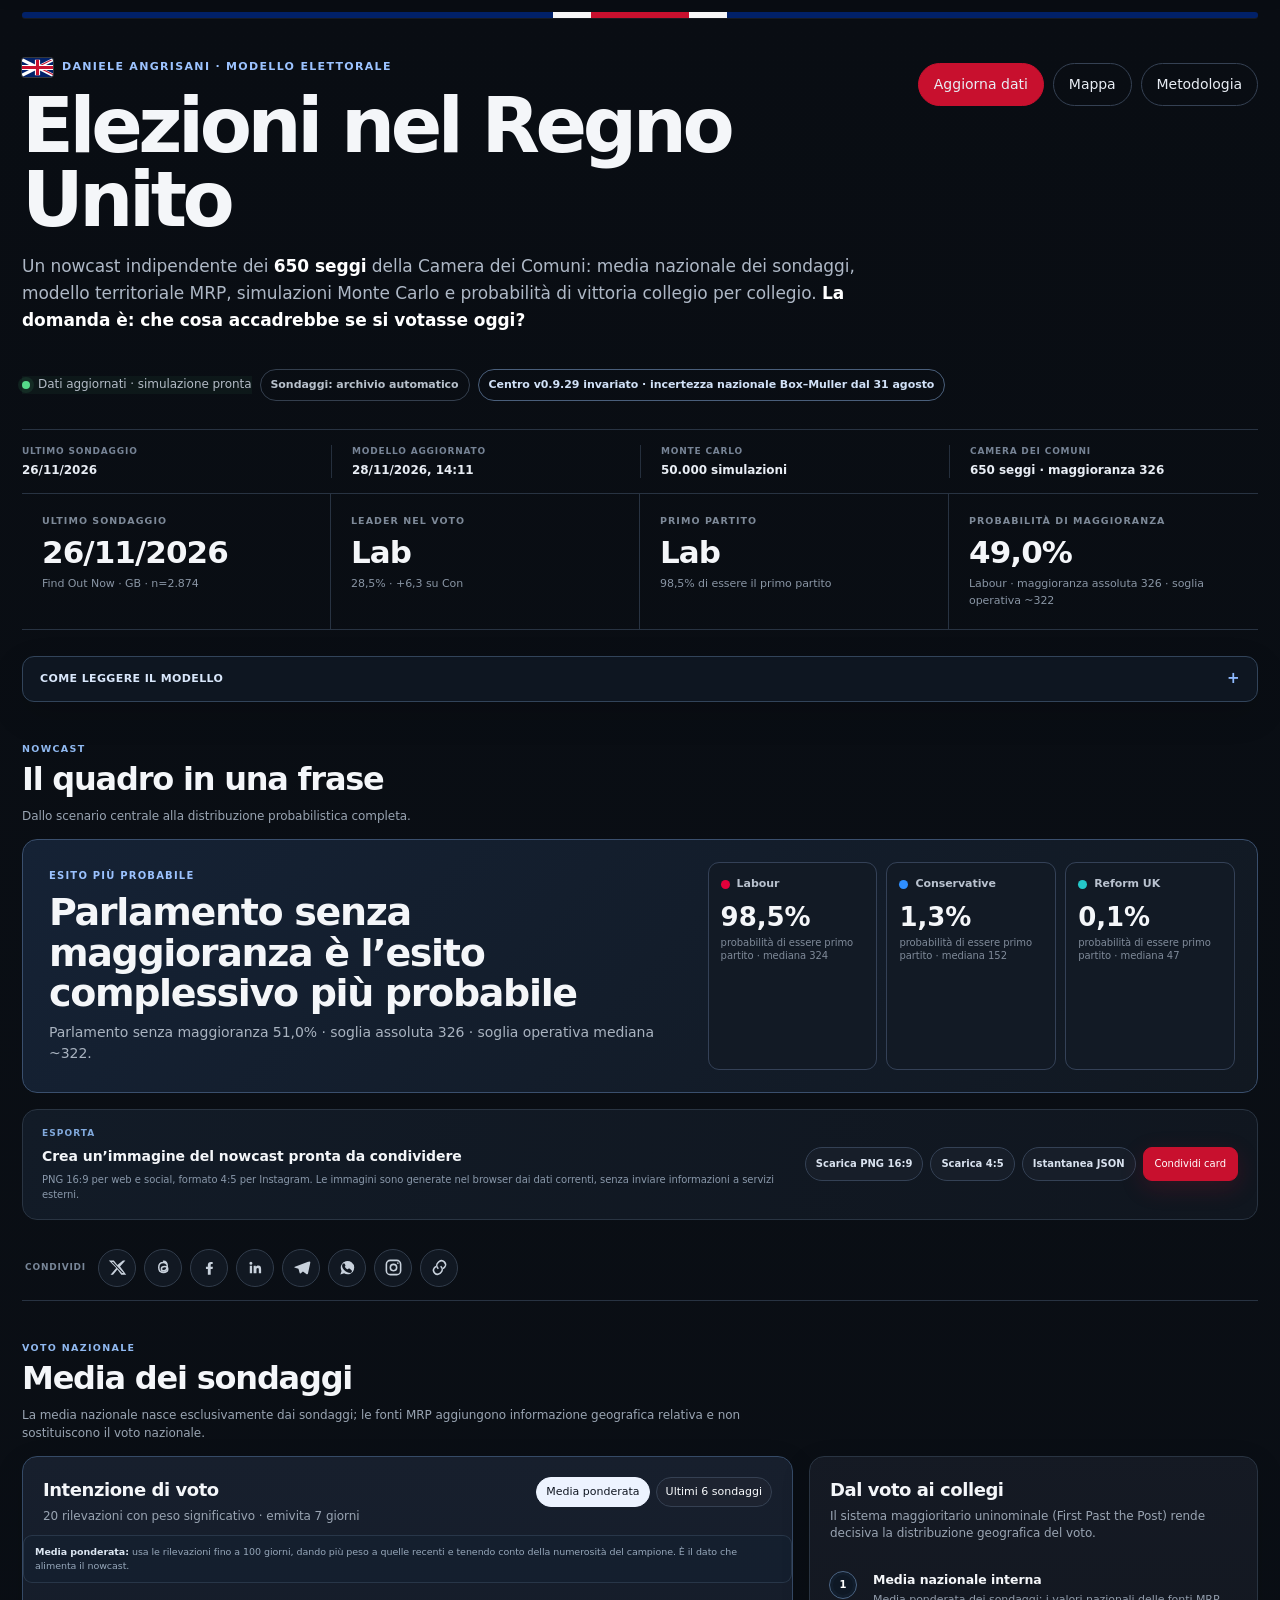
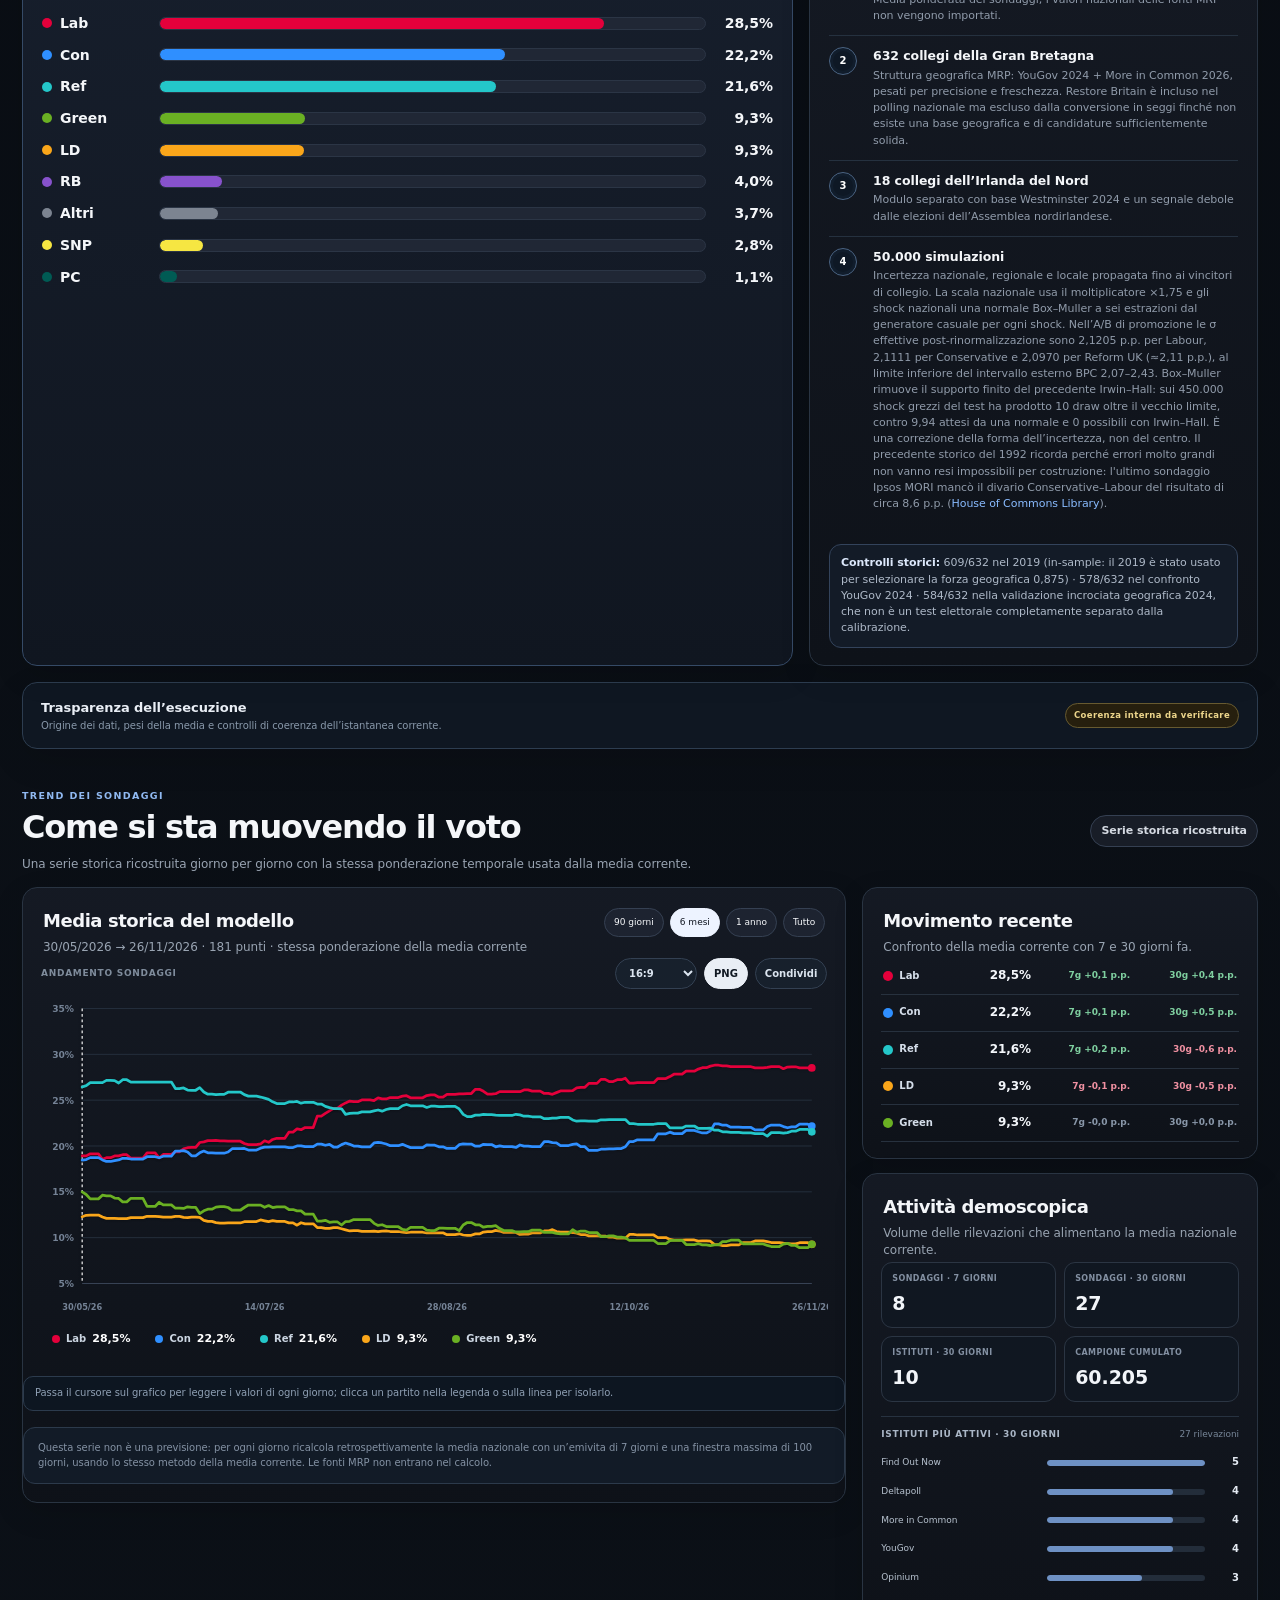
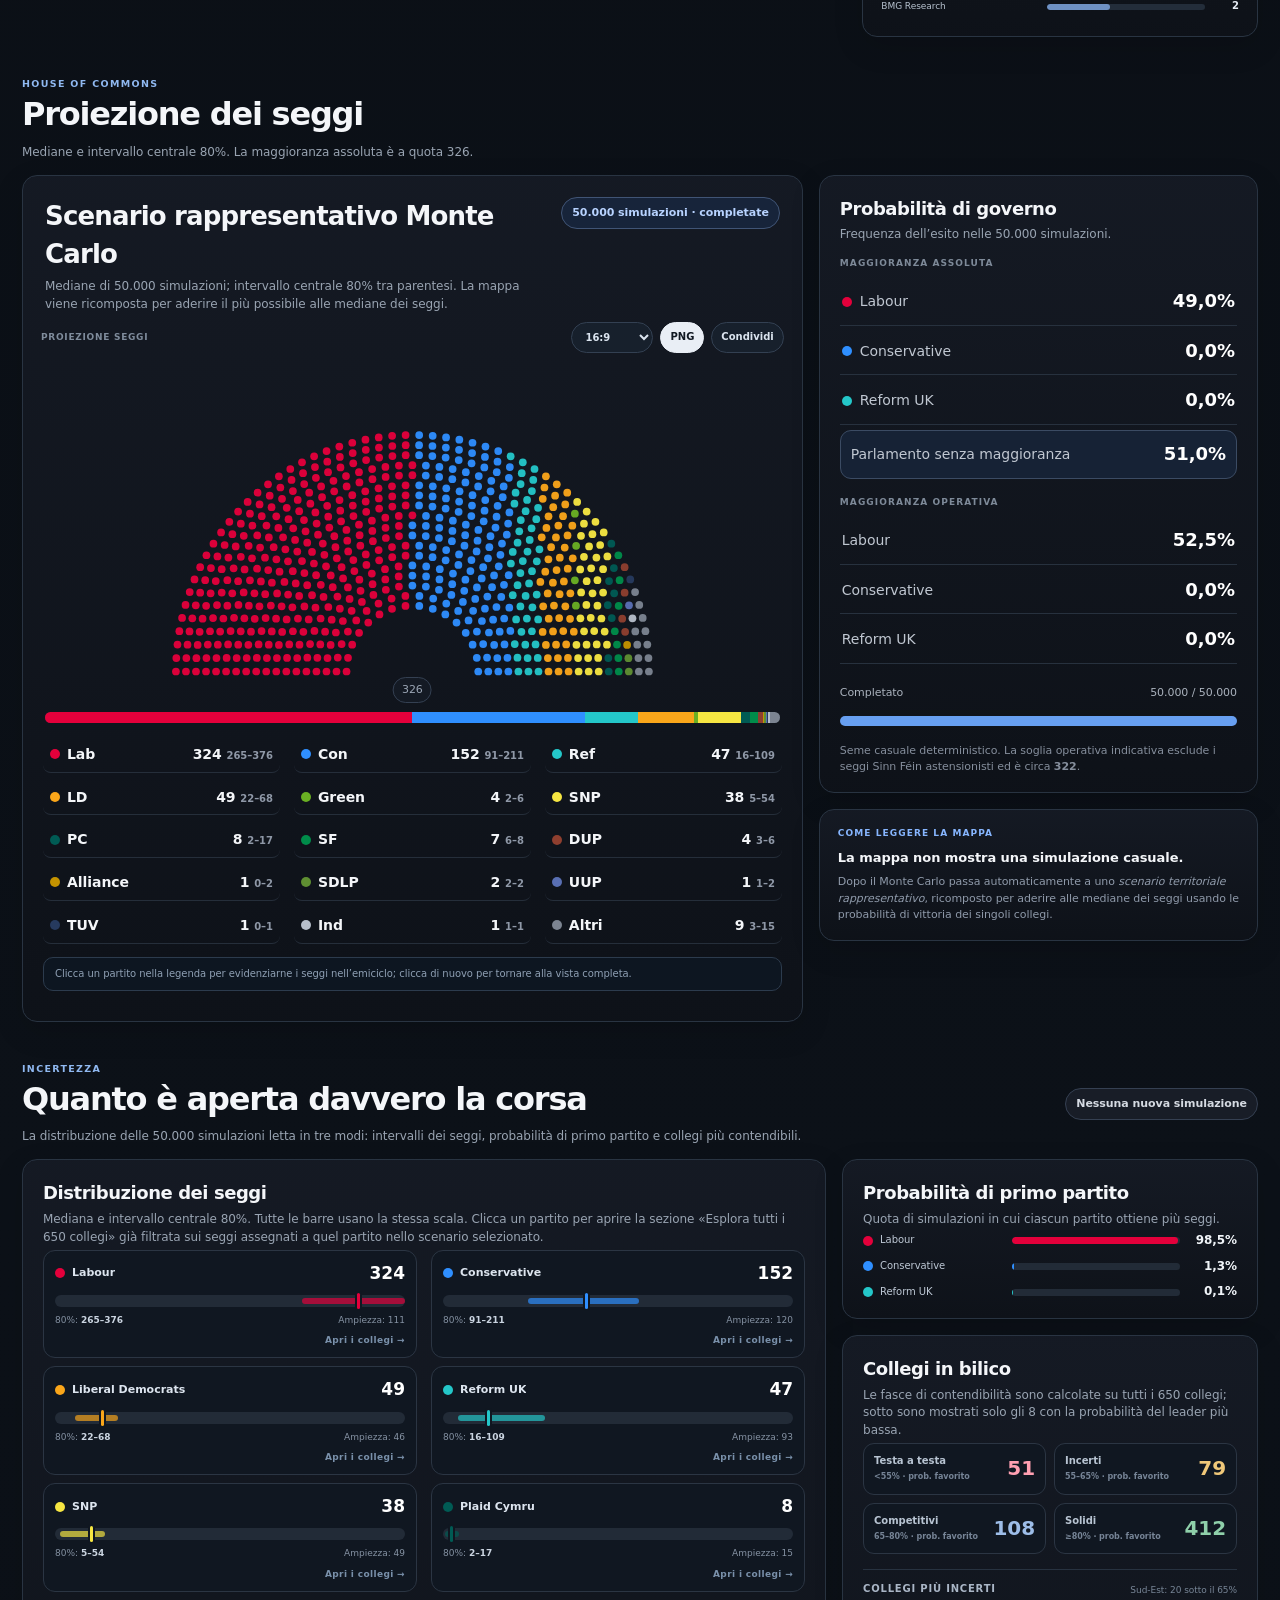
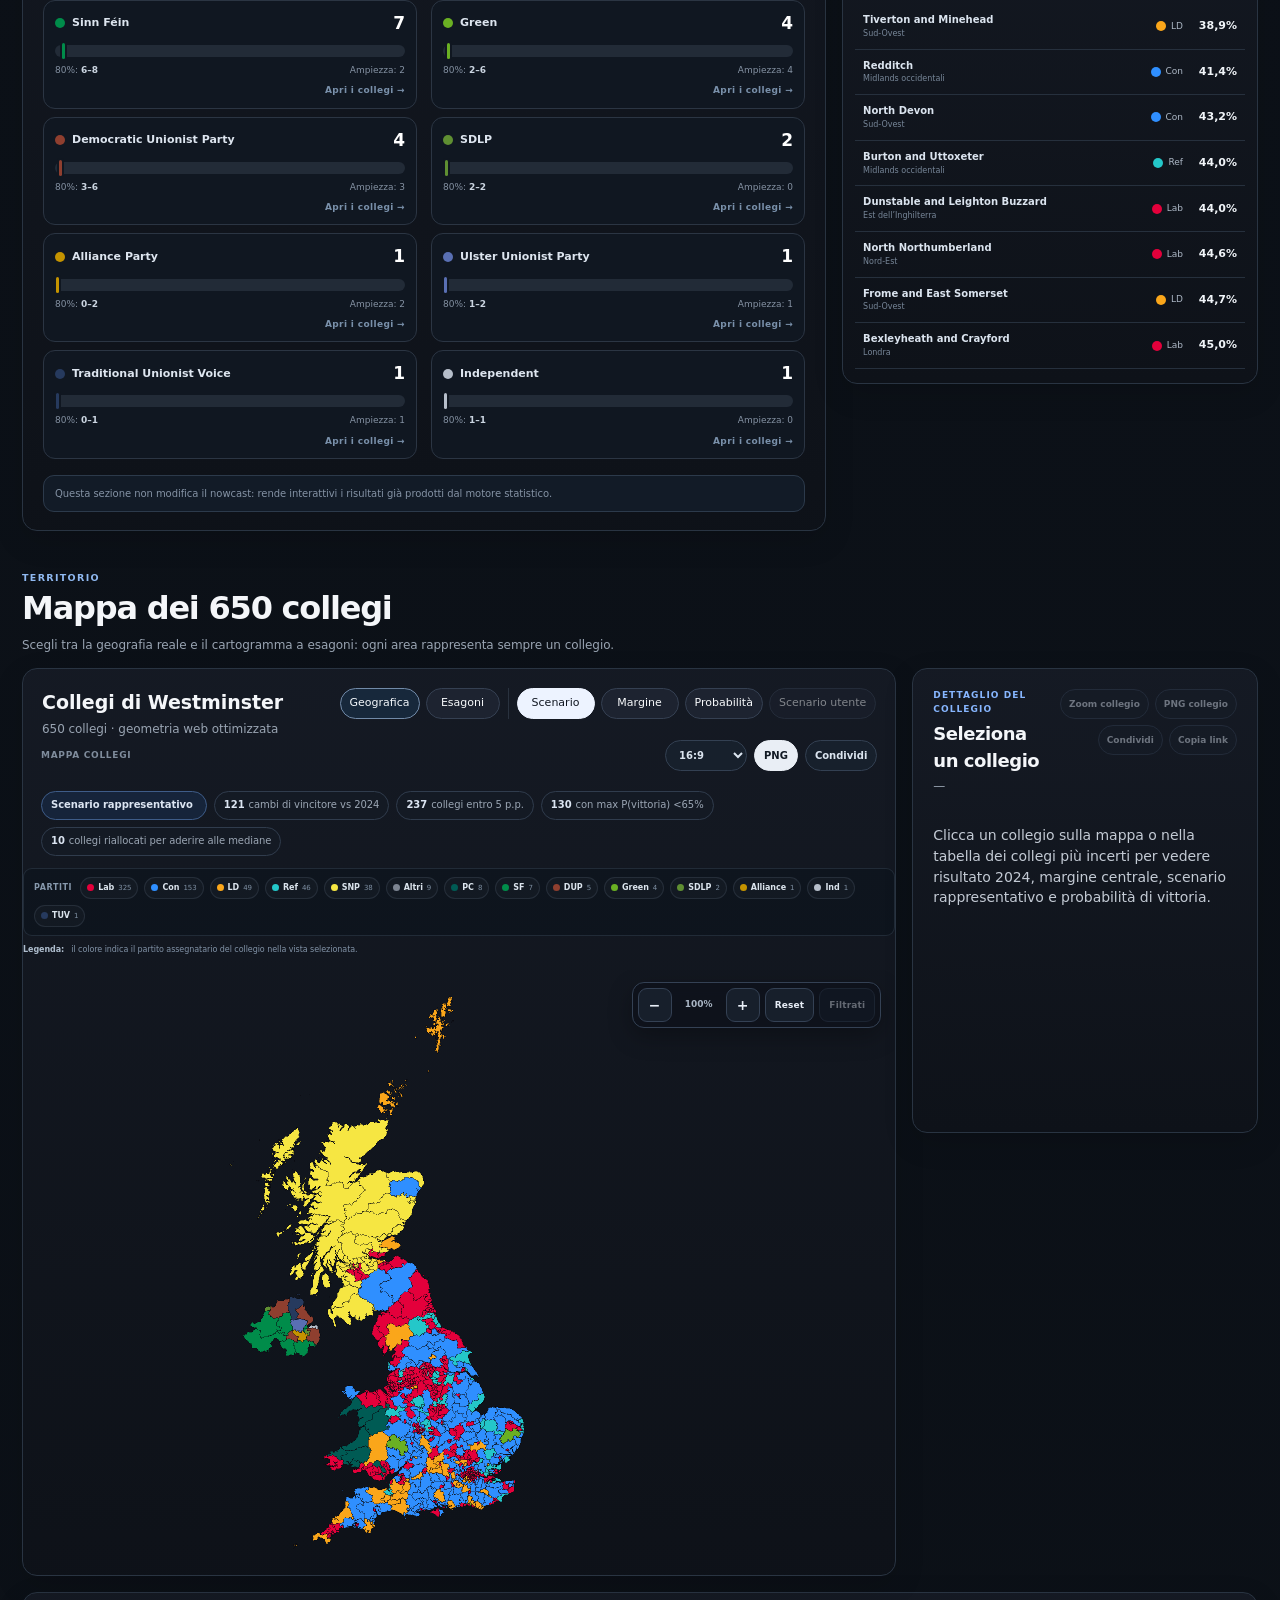
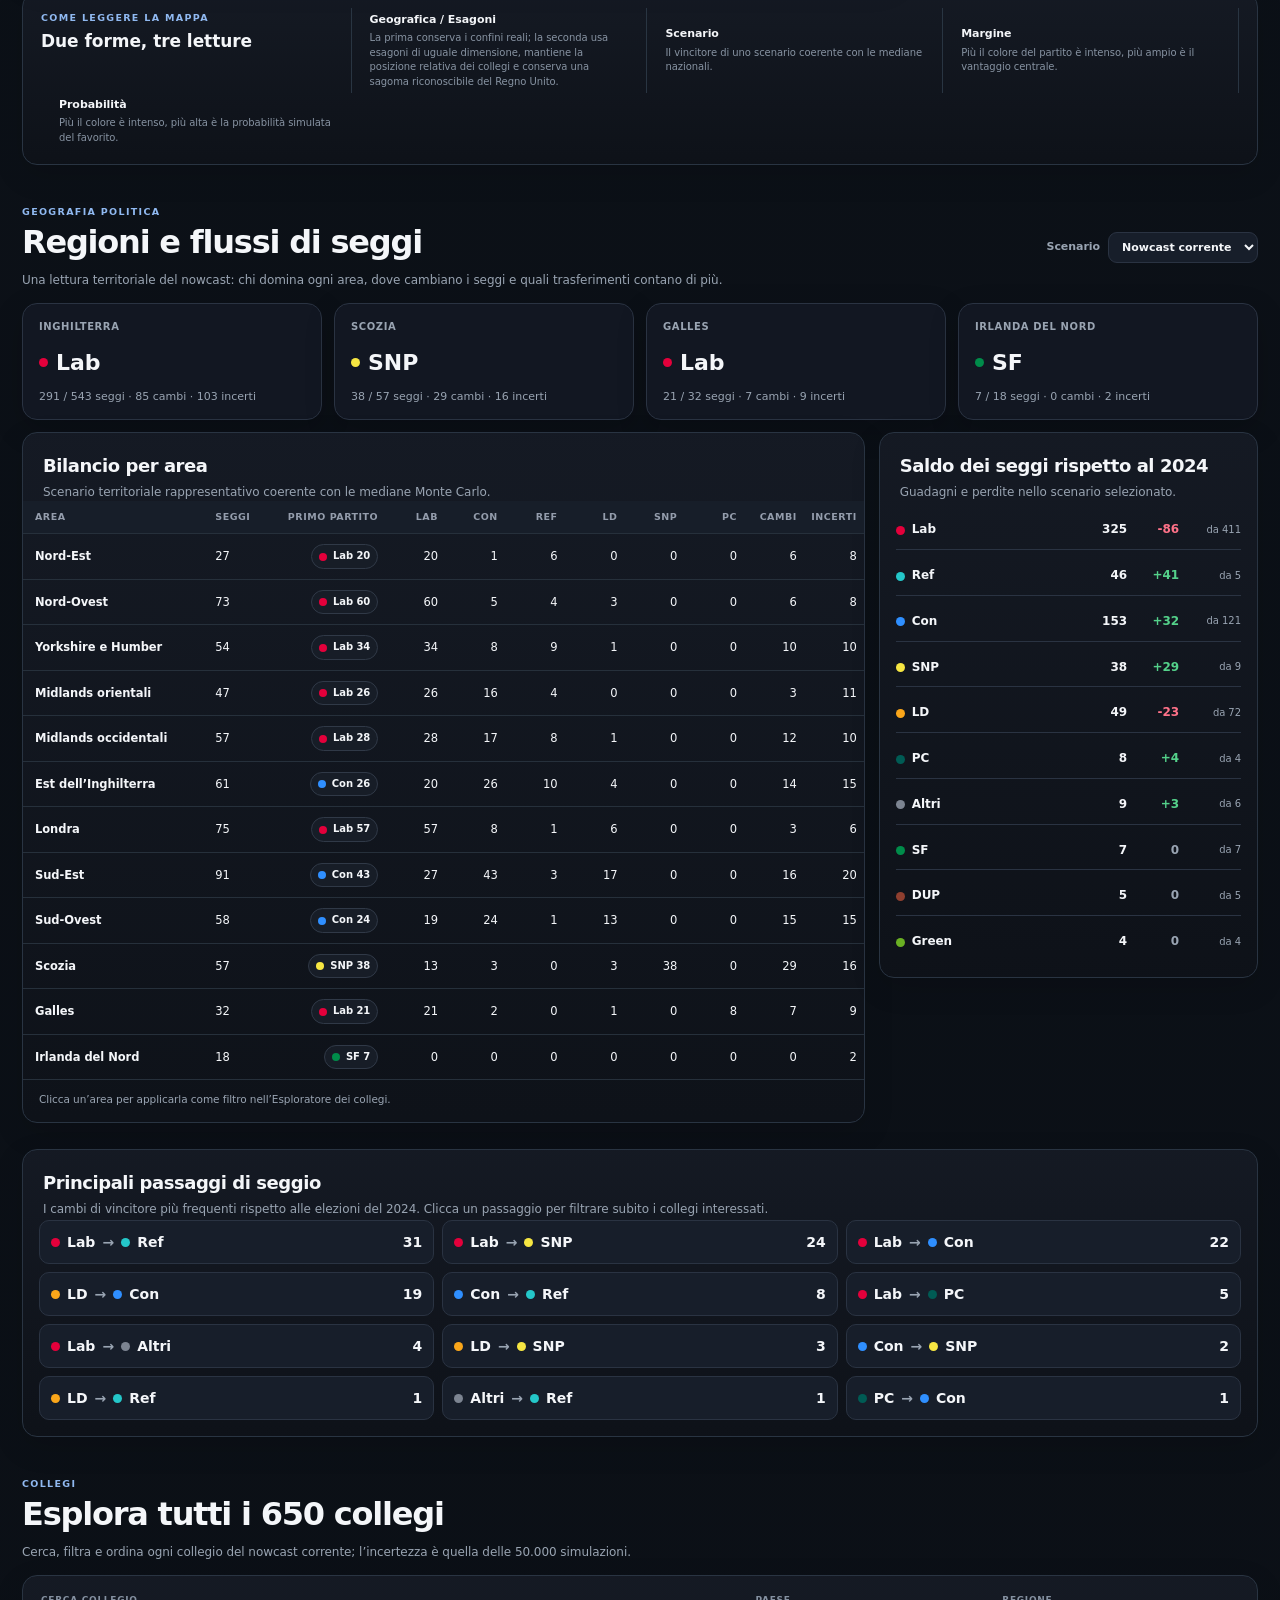
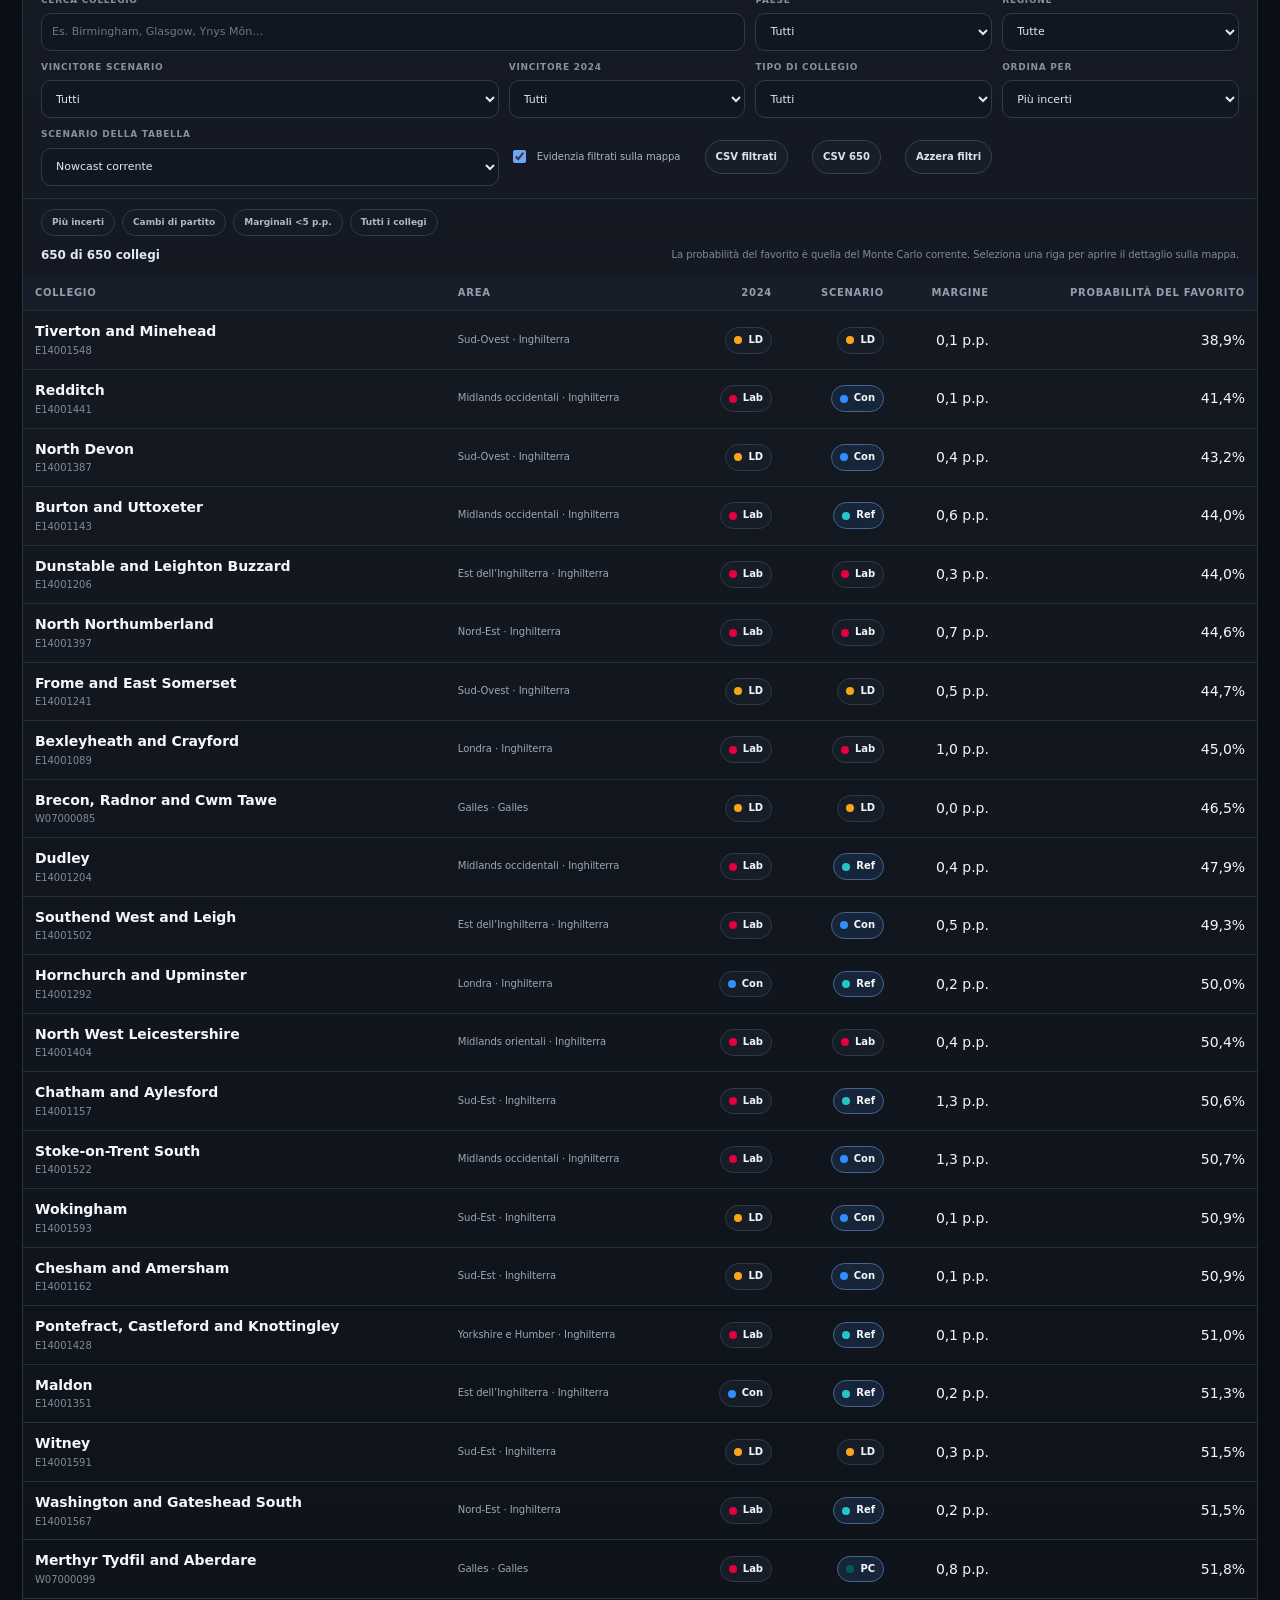
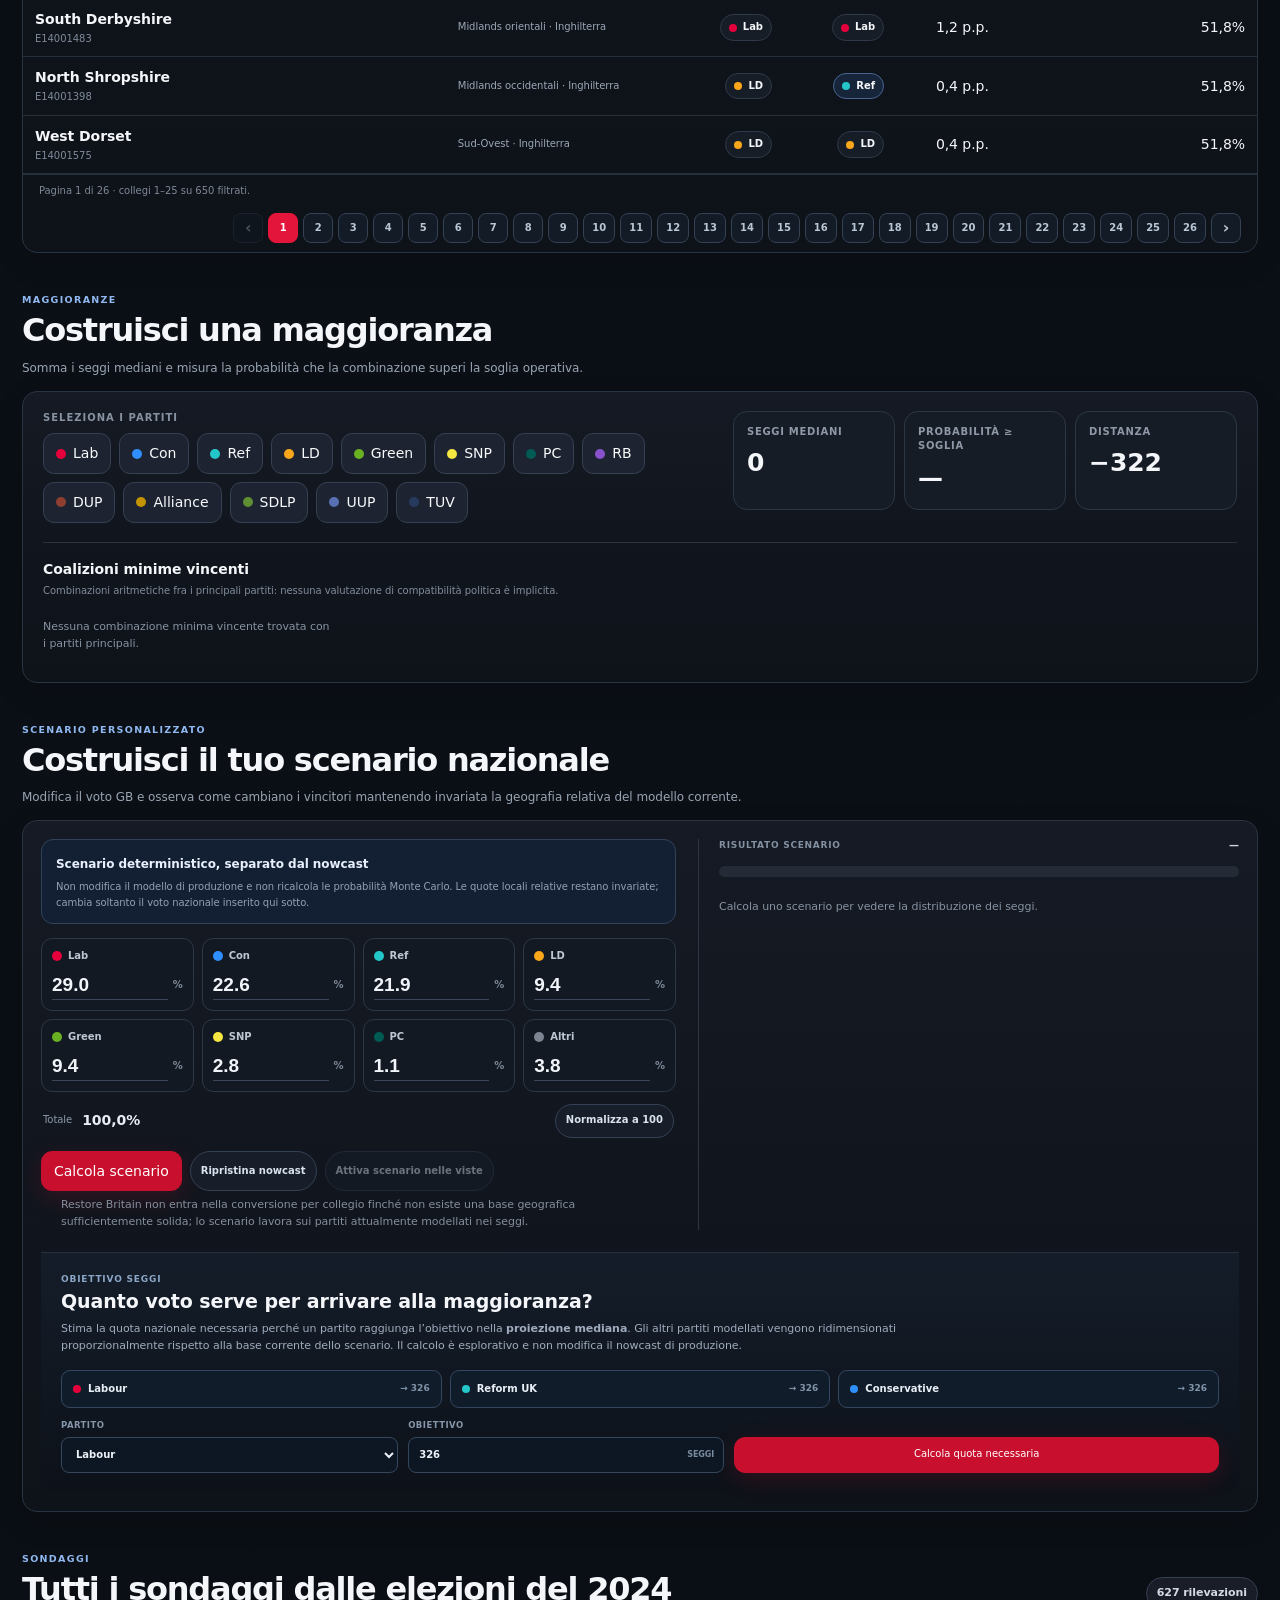
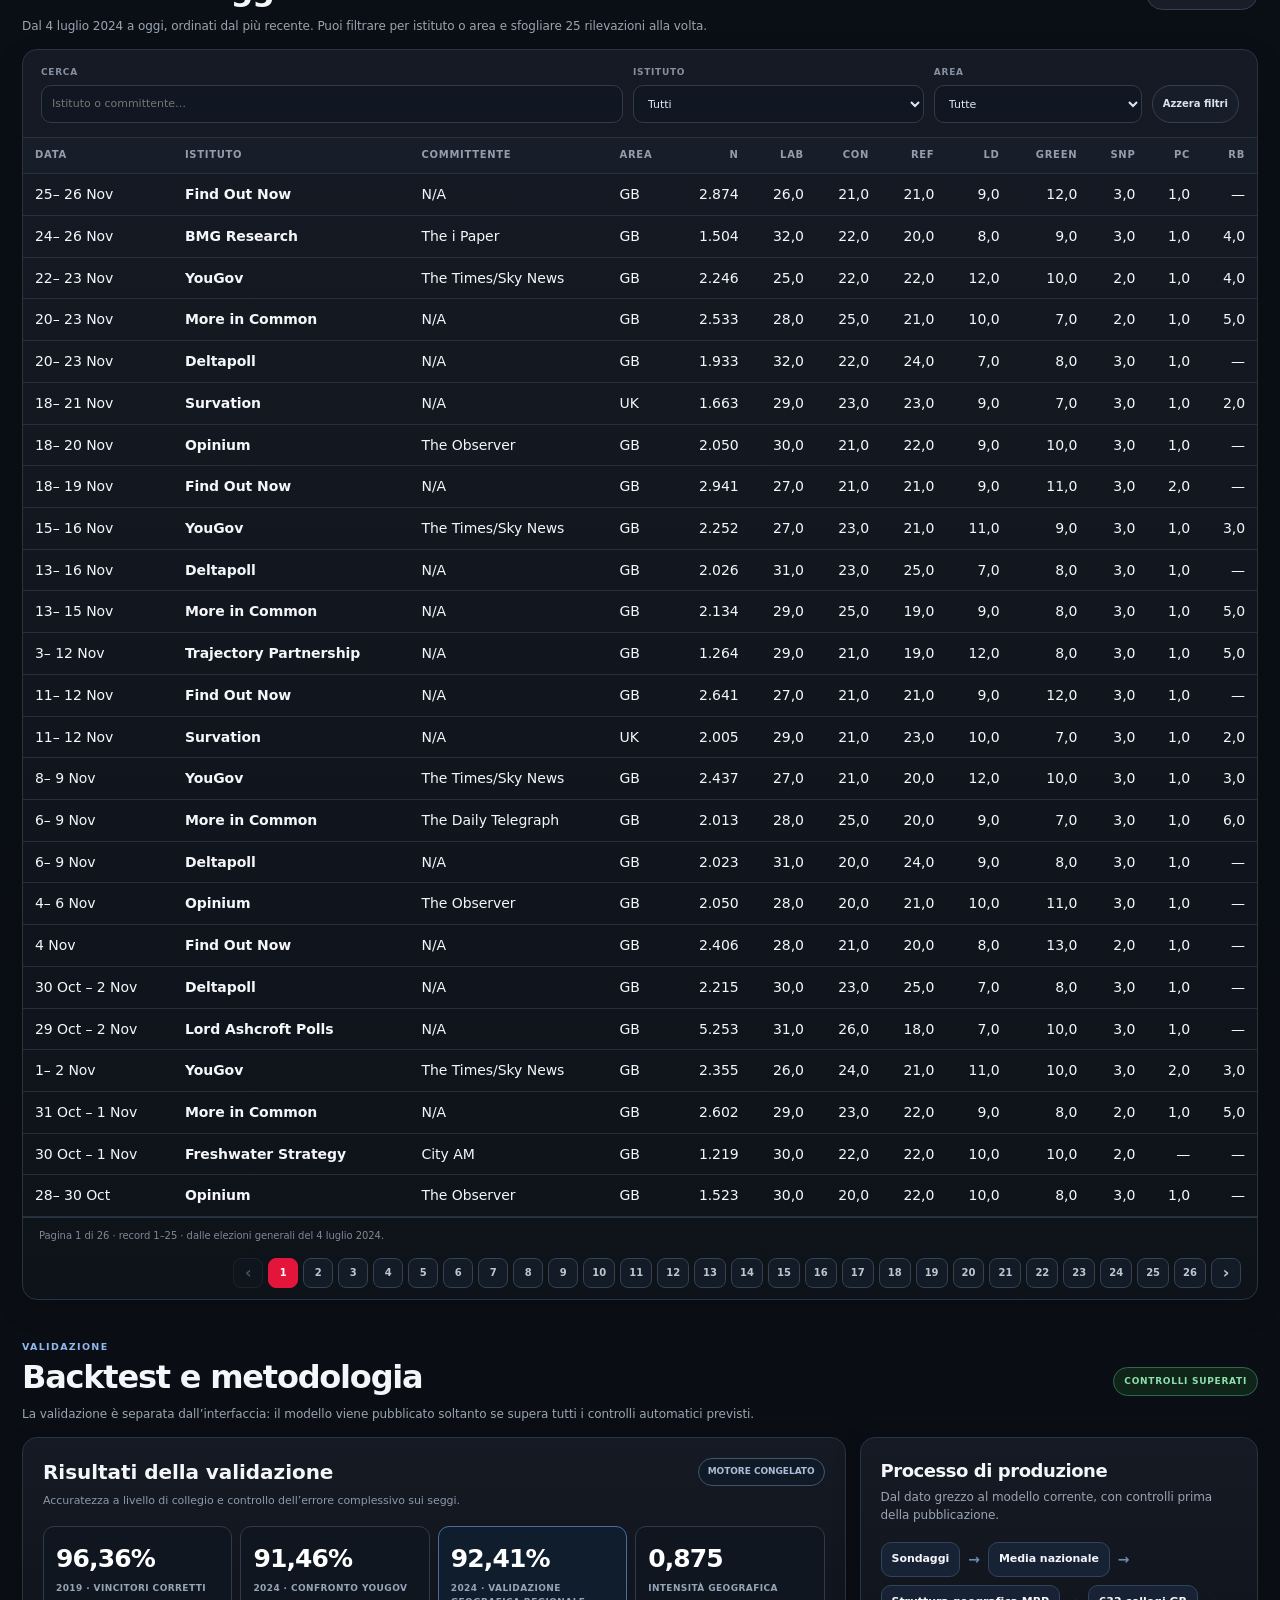
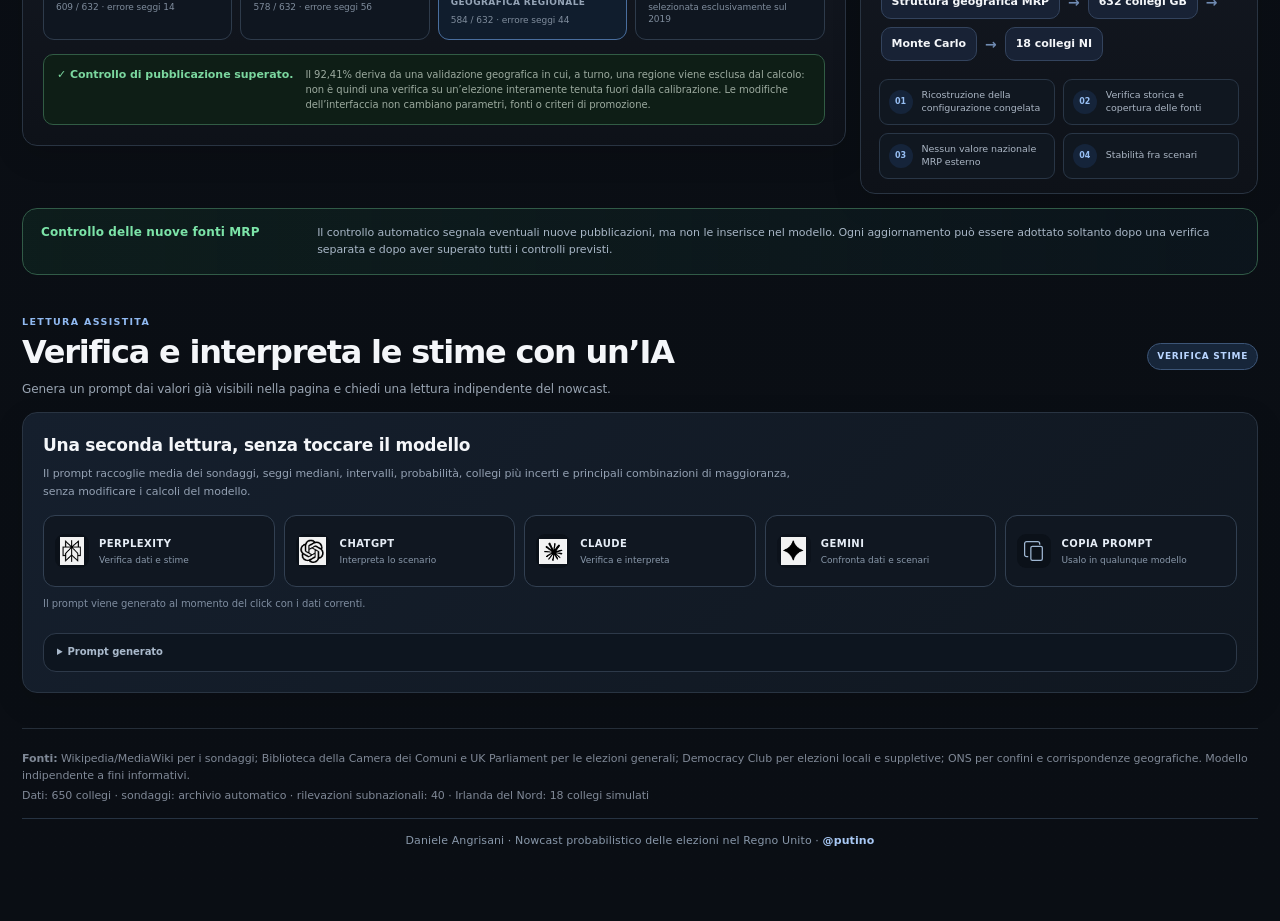
==== commit 4f1279ff: "chore: refresh model-generated UK social cards [social-card]" ====
--- a/share-facebook.html
+++ b/share-facebook.html
@@ -11,8 +11,8 @@
 <meta property="og:description" content="Riepilogo aggiornato del modello: seggi, emiciclo, sondaggi e probabilità del quadro corrente.">
 <meta property="og:site_name" content="Daniele Angrisani · Modello elettorale UK">
 <meta property="og:locale" content="it_IT">
-<meta property="og:image" content="https://angrisanidj.github.io/modello-uk/social-card-uk-v2.png?v=20261123-1c4f0cd3">
-<meta property="og:image:secure_url" content="https://angrisanidj.github.io/modello-uk/social-card-uk-v2.png?v=20261123-1c4f0cd3">
+<meta property="og:image" content="https://angrisanidj.github.io/modello-uk/social-card-uk-v2.png?v=20261126-88e43ea4">
+<meta property="og:image:secure_url" content="https://angrisanidj.github.io/modello-uk/social-card-uk-v2.png?v=20261126-88e43ea4">
 <meta property="og:image:type" content="image/png">
 <meta property="og:image:width" content="1200">
 <meta property="og:image:height" content="630">
@@ -20,7 +20,7 @@
 <meta name="twitter:card" content="summary_large_image">
 <meta name="twitter:title" content="Elezioni nel Regno Unito — Nowcast probabilistico">
 <meta name="twitter:description" content="Riepilogo aggiornato del modello: seggi, emiciclo, sondaggi e probabilità del quadro corrente.">
-<meta name="twitter:image" content="https://angrisanidj.github.io/modello-uk/social-card-uk-v2.png?v=20261123-1c4f0cd3">
+<meta name="twitter:image" content="https://angrisanidj.github.io/modello-uk/social-card-uk-v2.png?v=20261126-88e43ea4">
 <meta name="twitter:image:alt" content="Nowcast delle elezioni nel Regno Unito: emiciclo, seggi e sondaggi aggiornati dal modello.">
 <meta name="twitter:url" content="https://angrisanidj.github.io/modello-uk/share-facebook.html">
 <link rel="canonical" href="https://angrisanidj.github.io/modello-uk/share-facebook.html">
